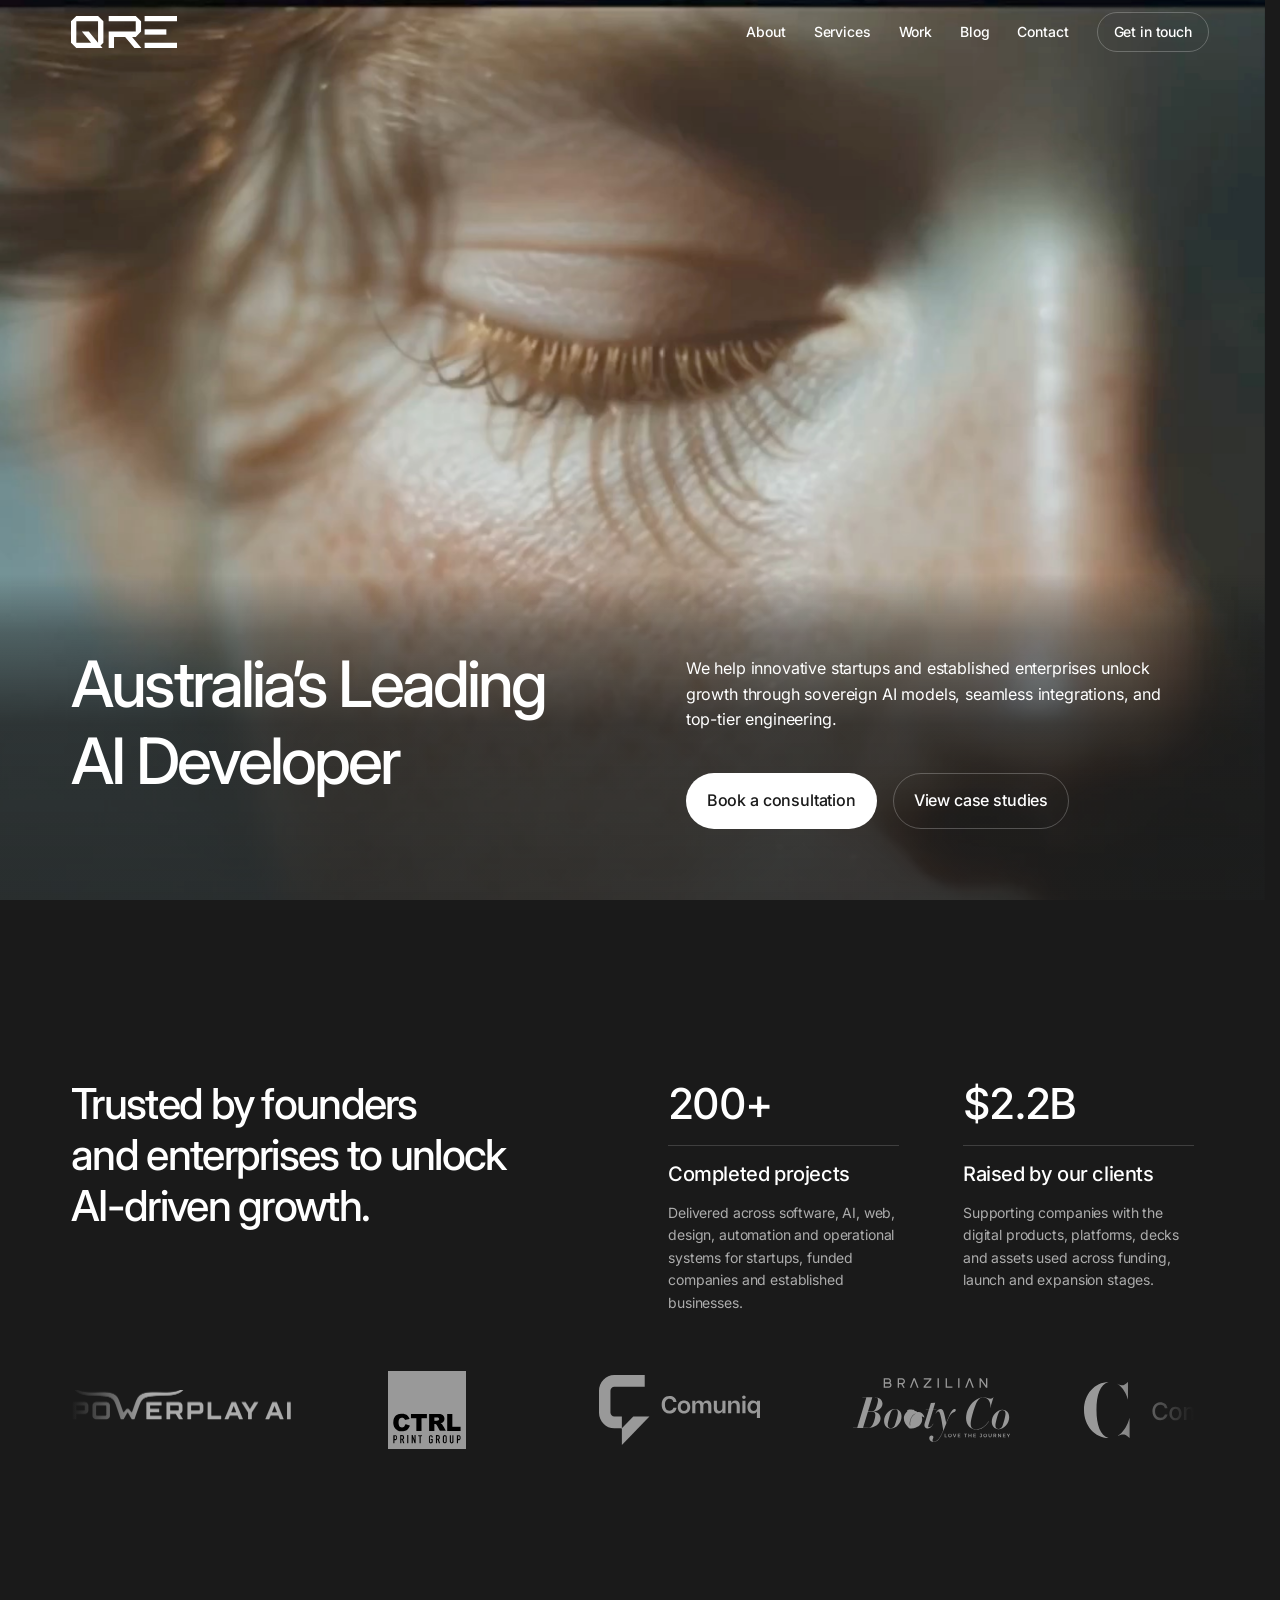
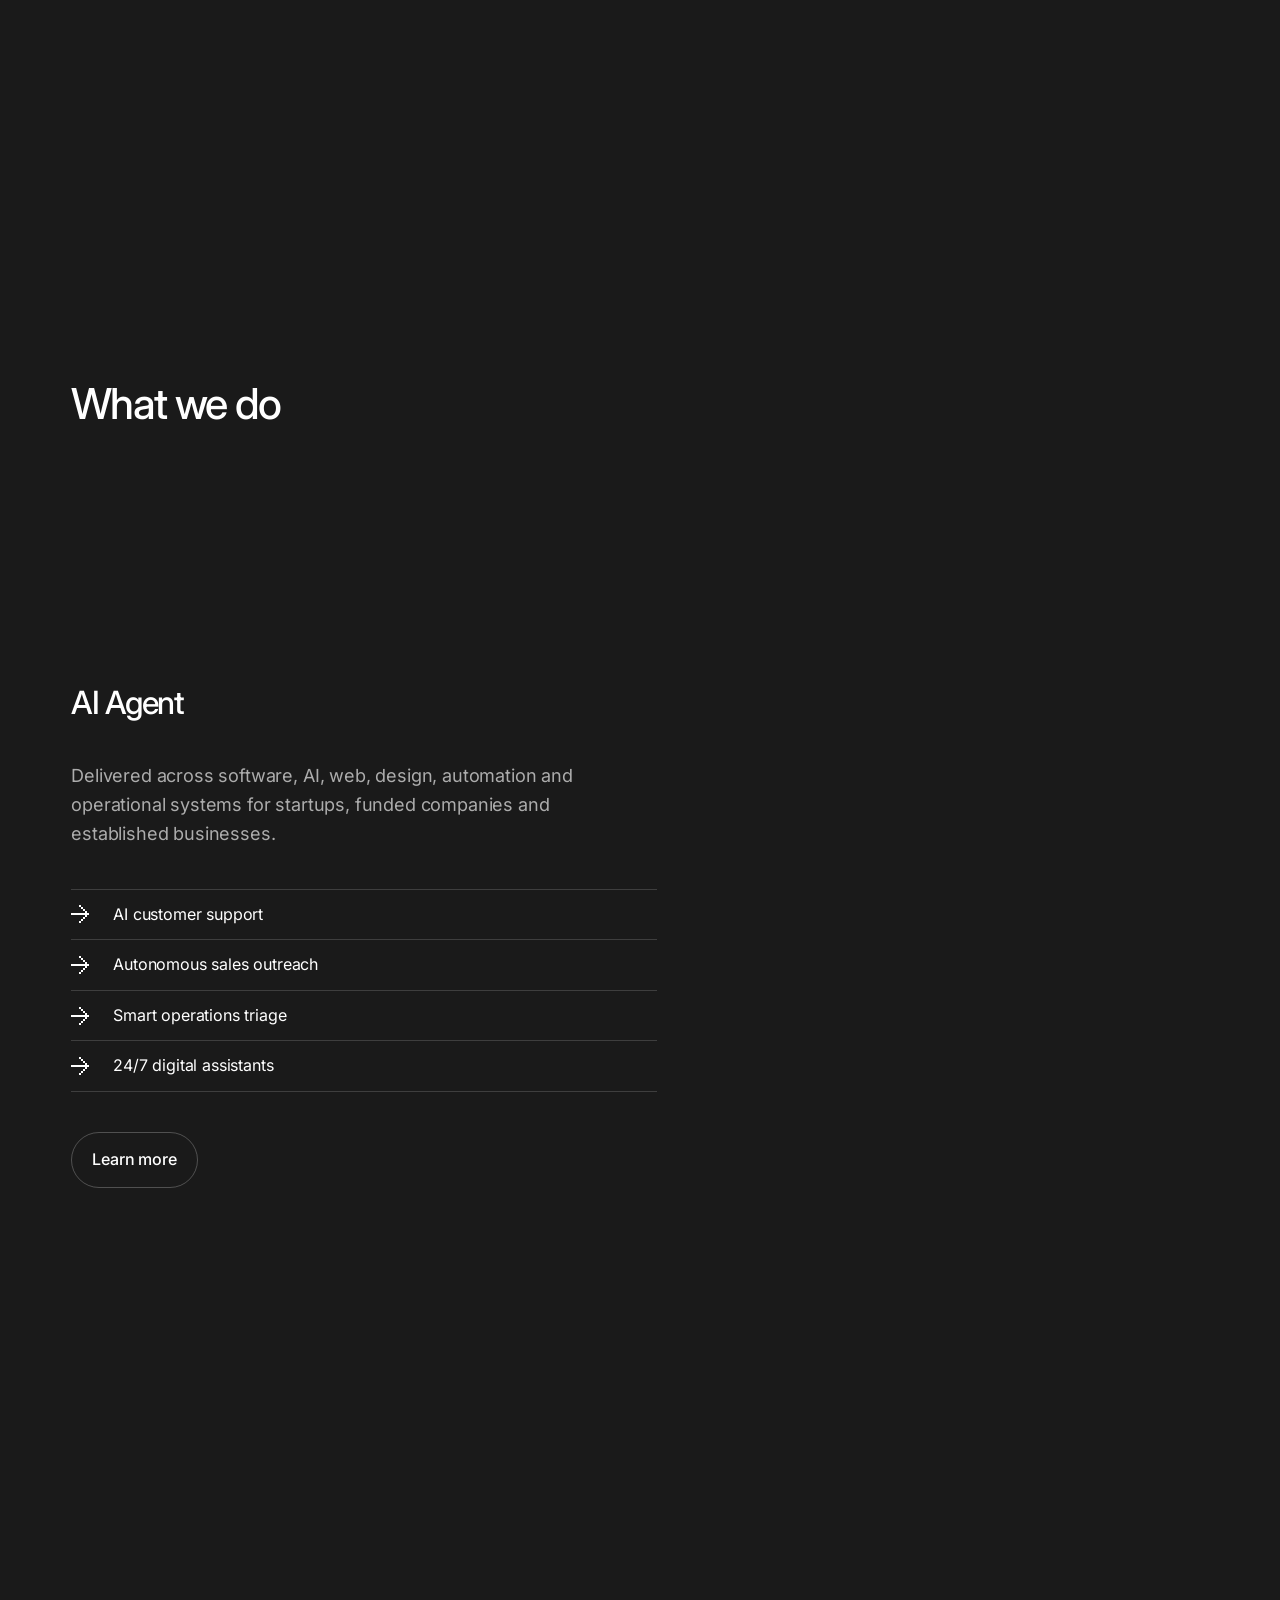
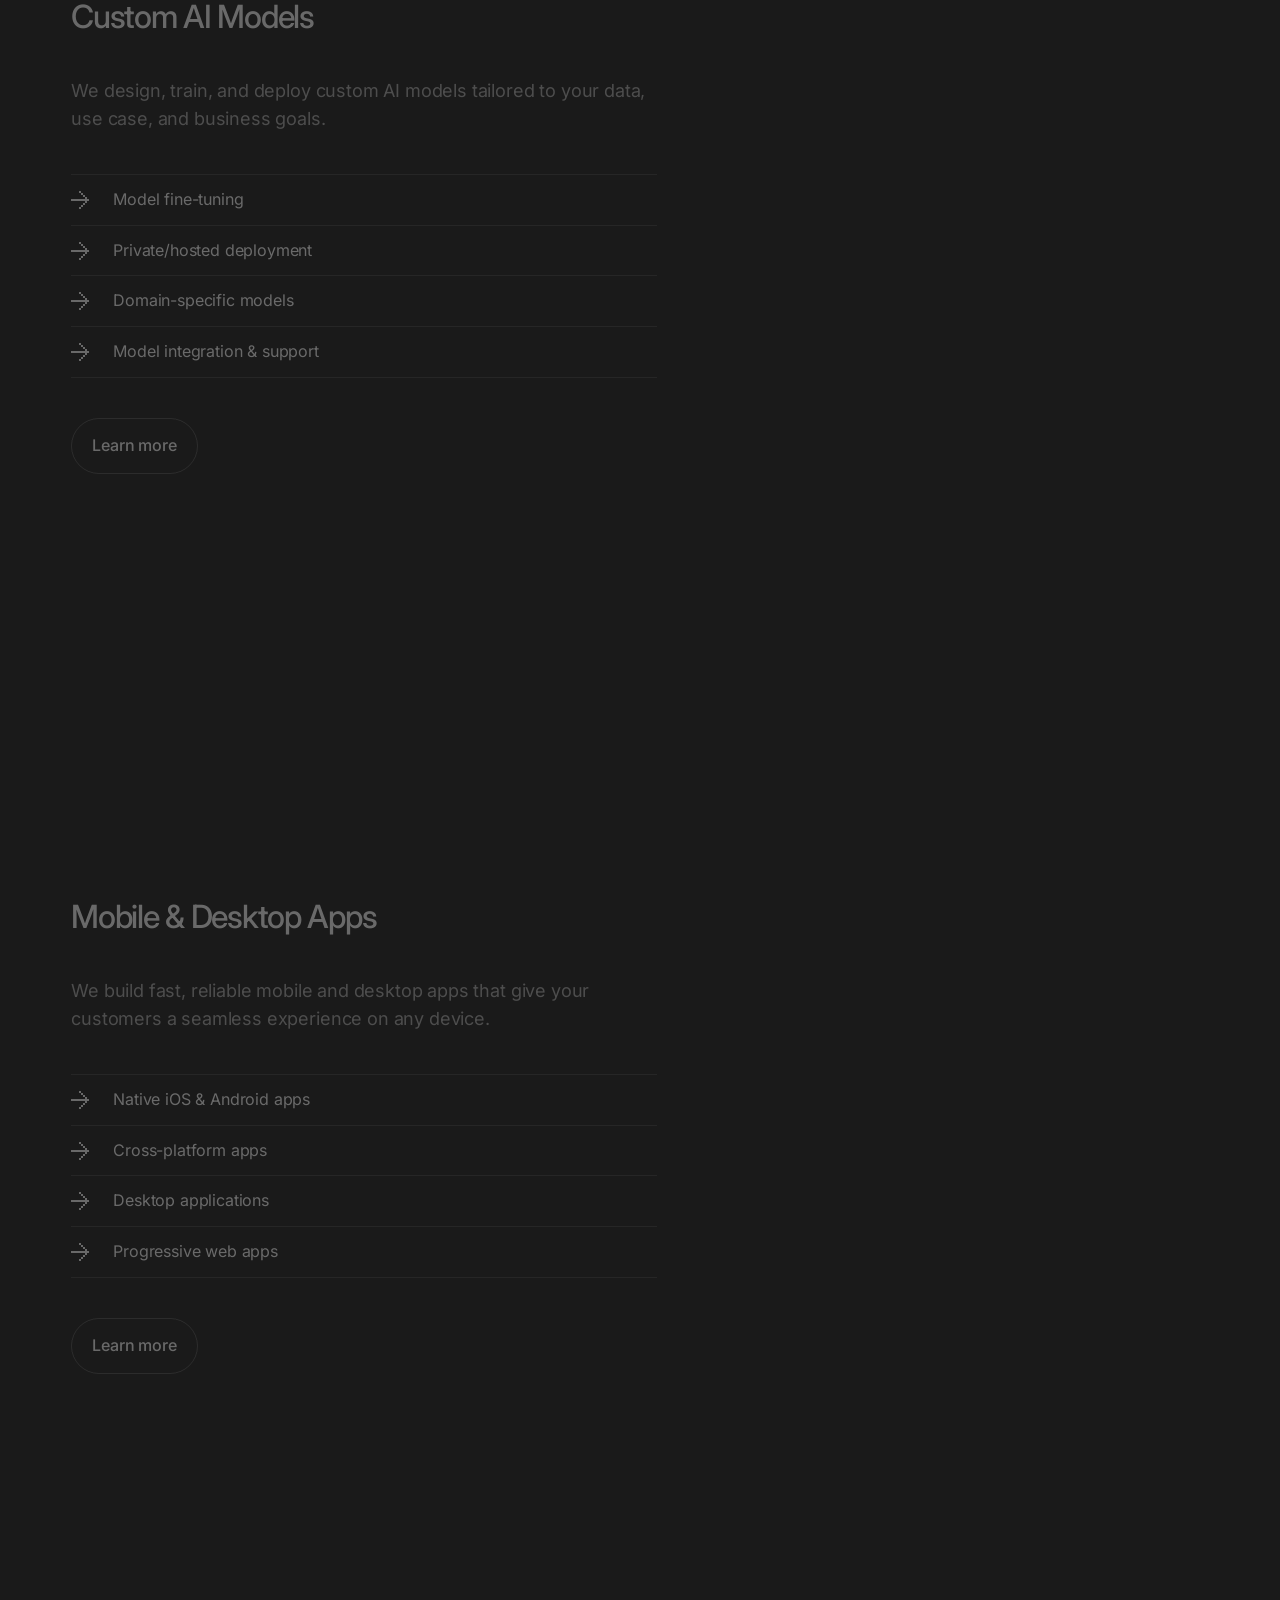
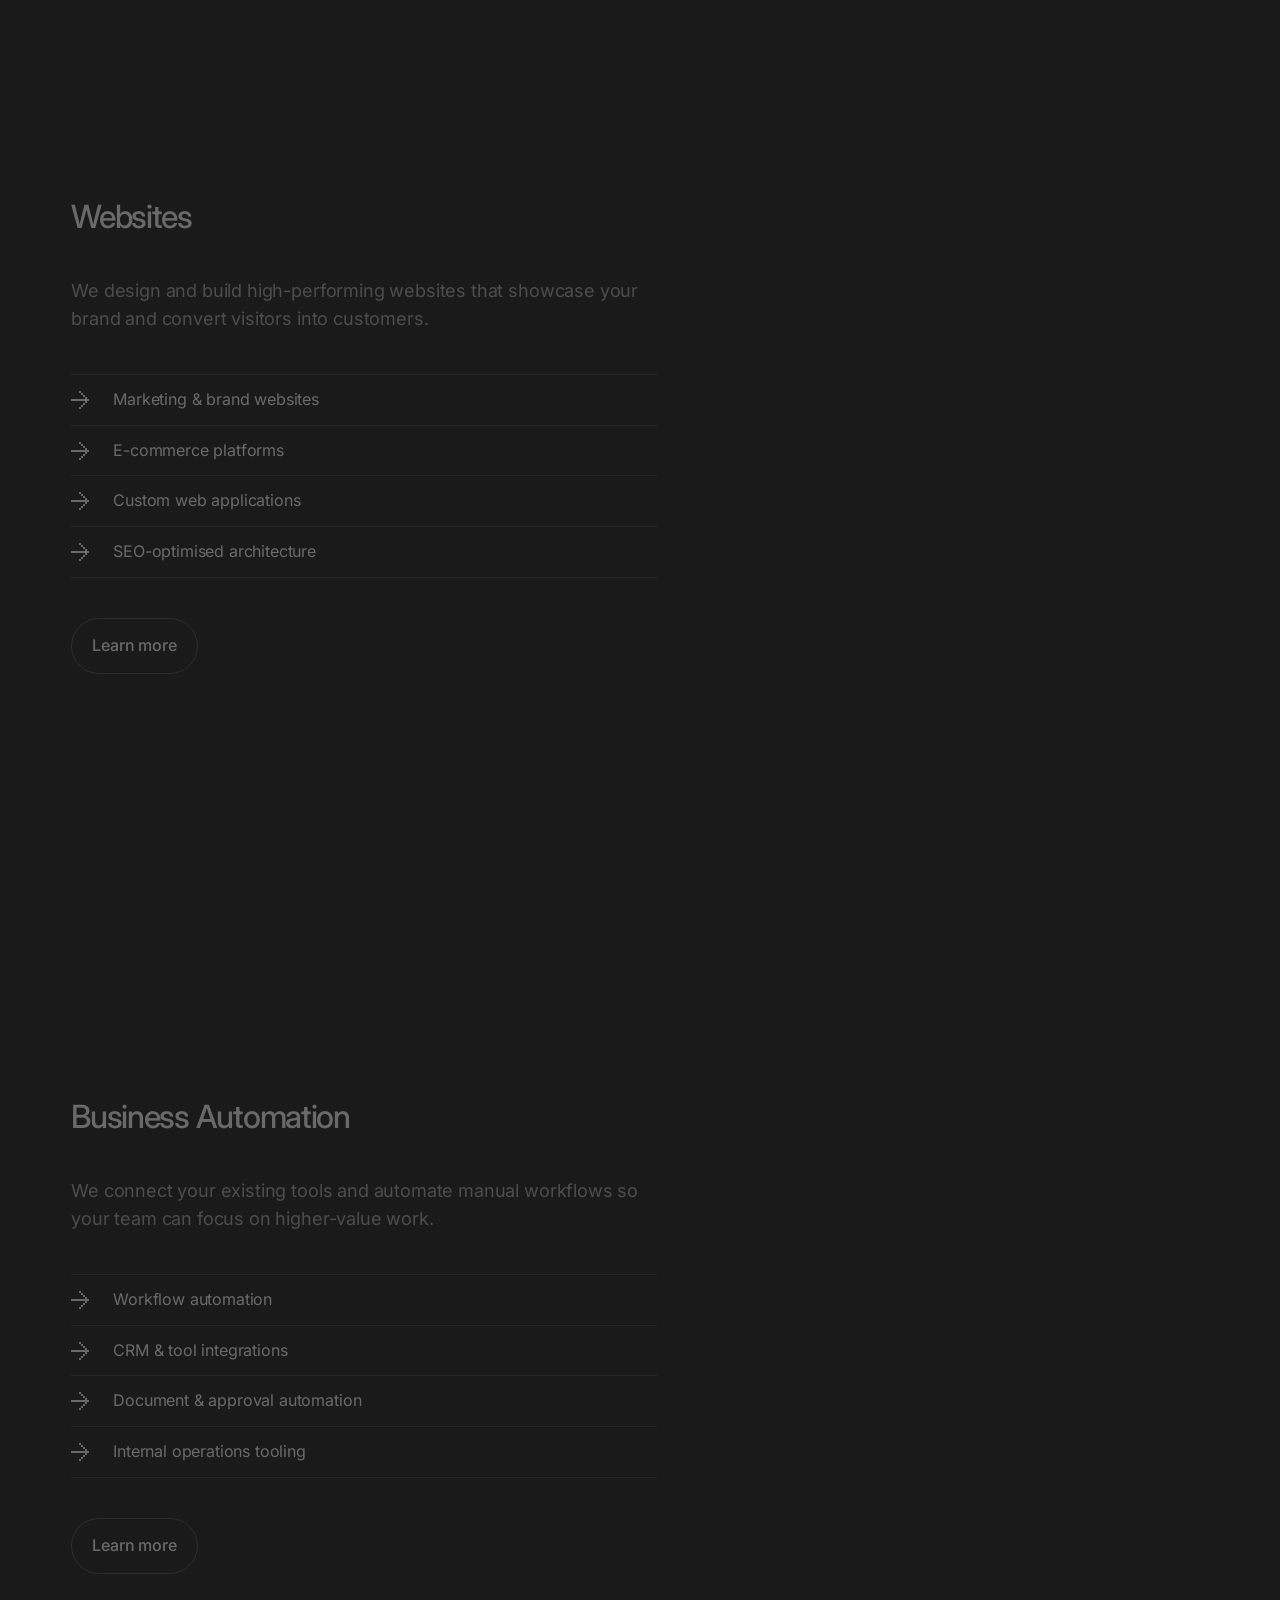
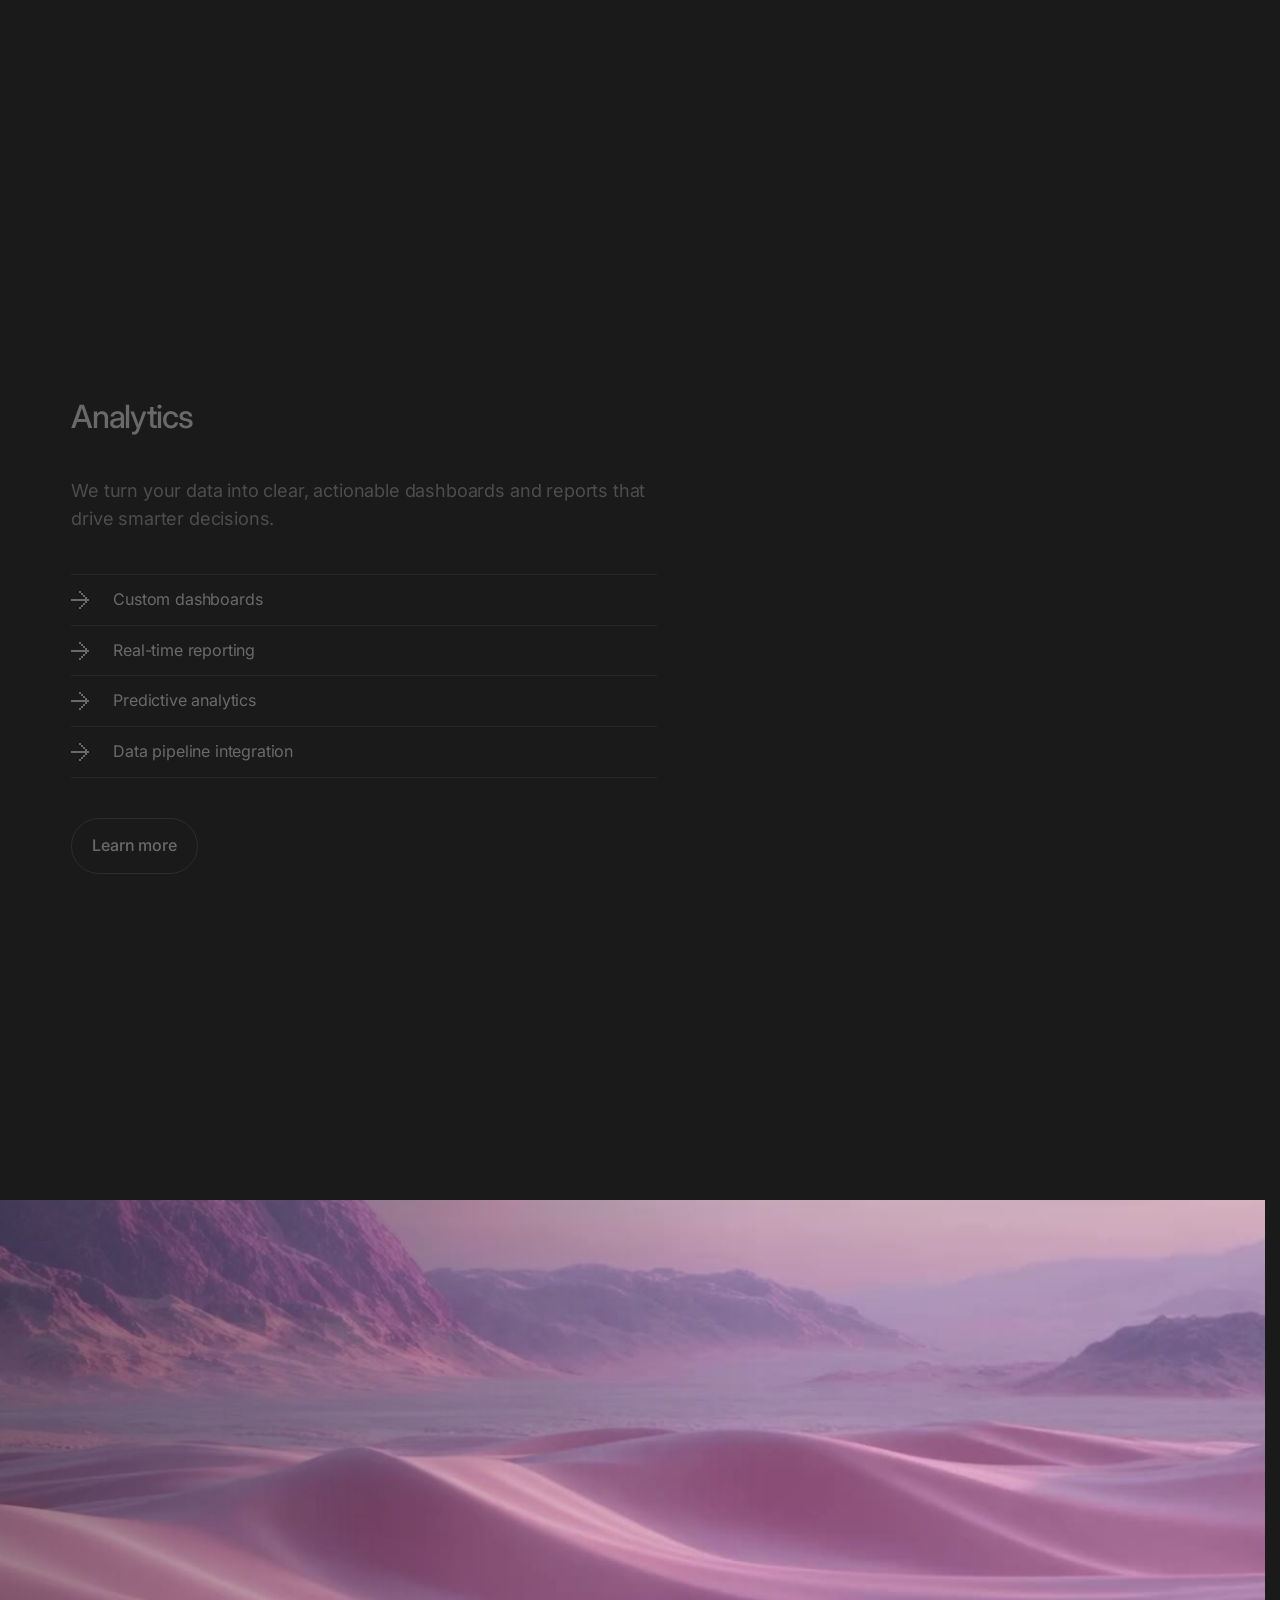
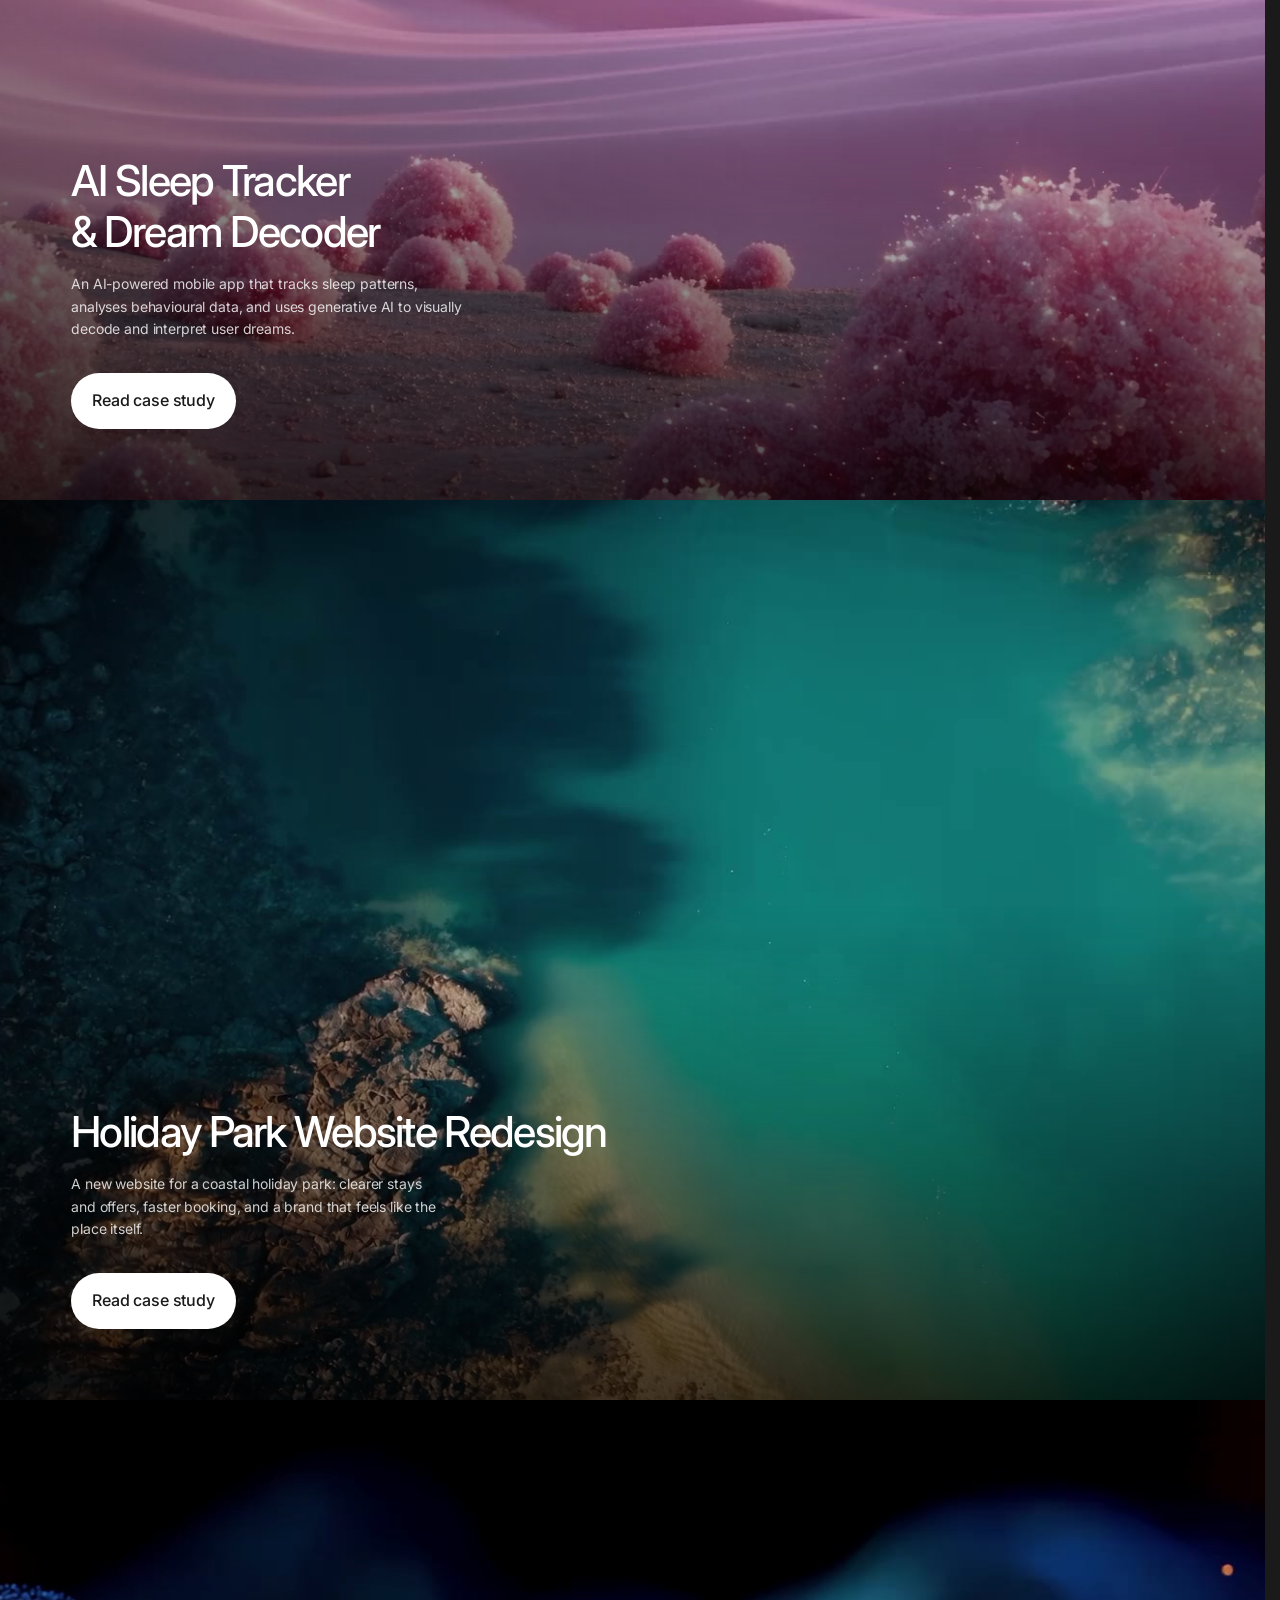
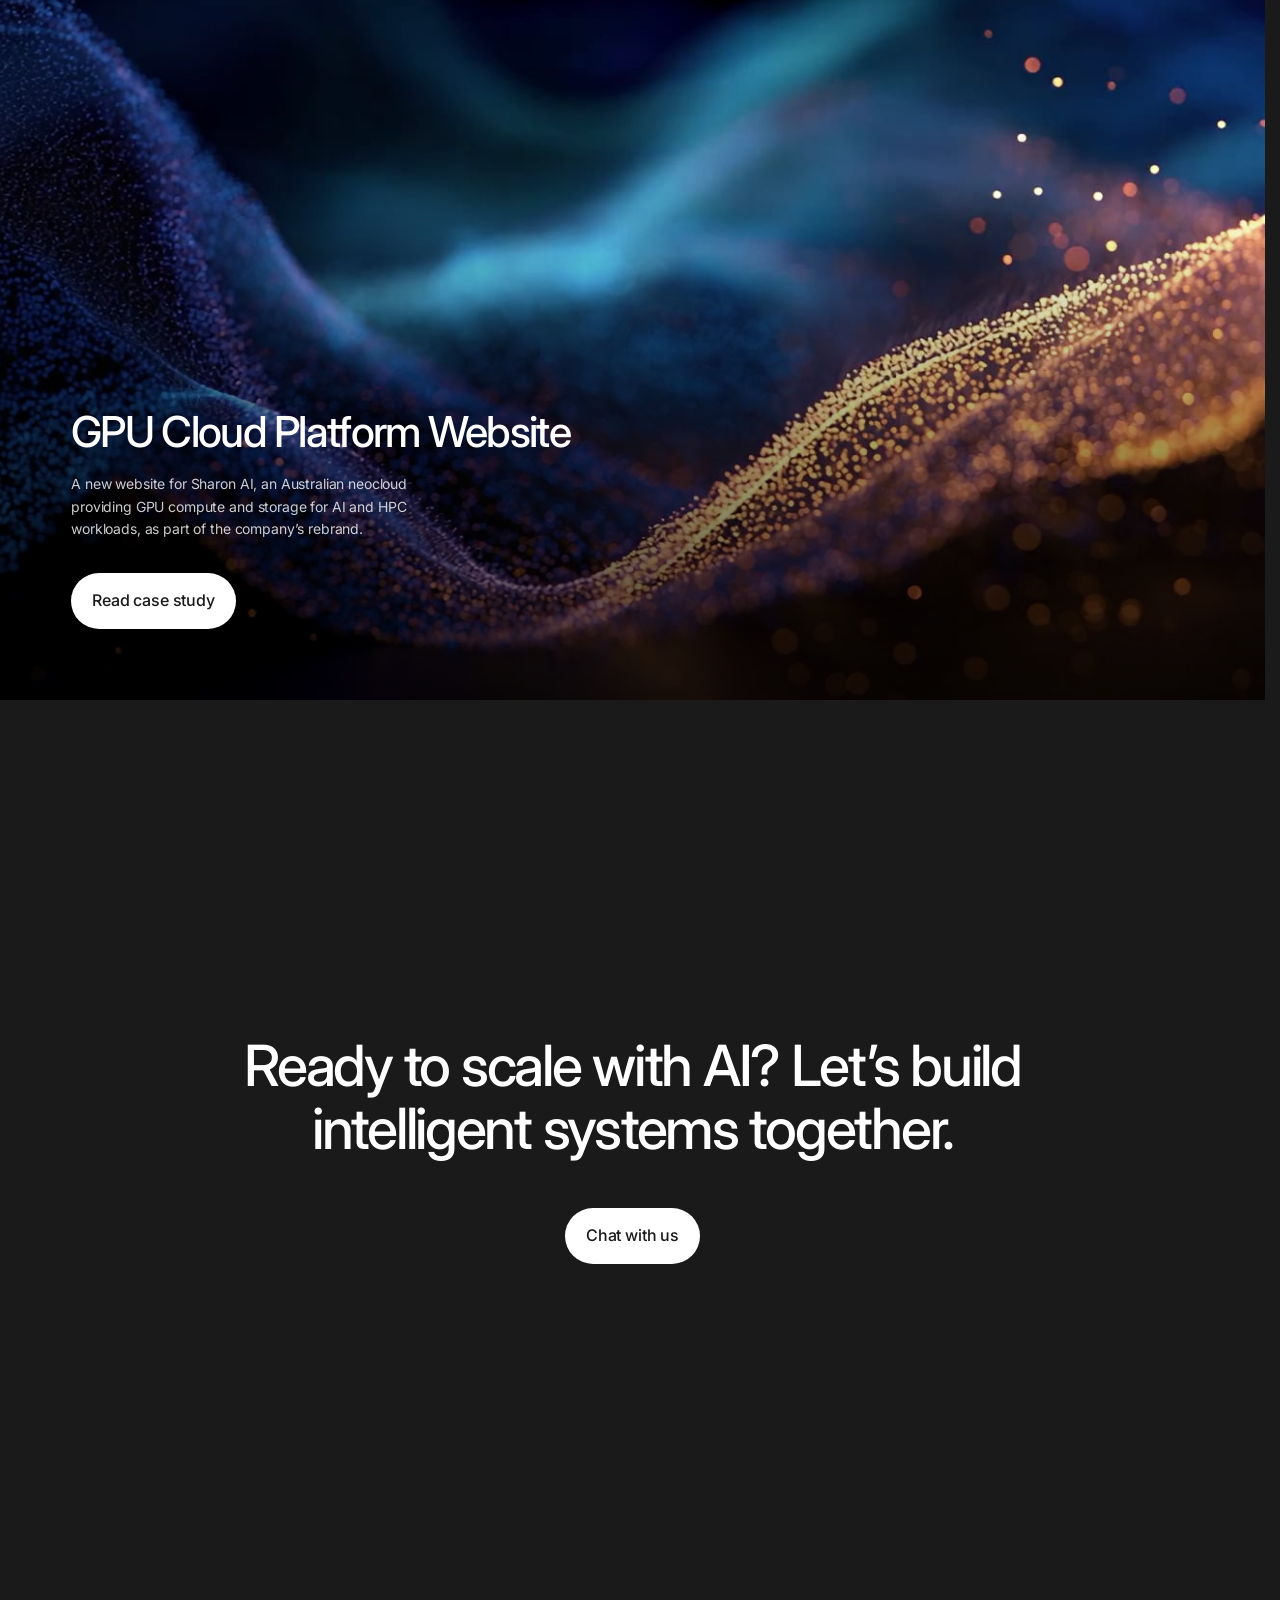
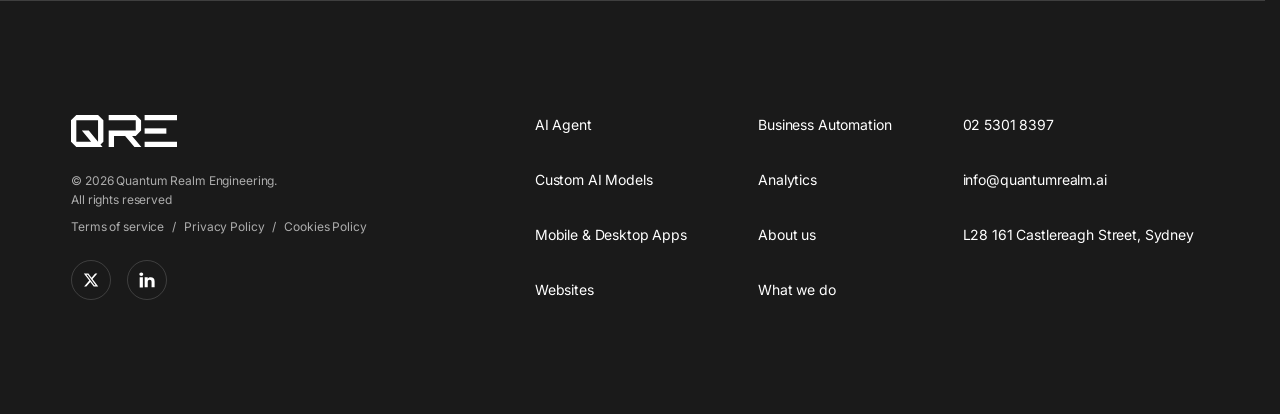
==== option-3/index.html @ 17cd38fa "P1: Contact back to the v1 layout (centred heading + button over ASCII art), form and rain removed f" ====
<!DOCTYPE html>
<!-- Option 3: Dark Option 1 (see _snapshots/option-1-dark-2026-10-22/) with a
     logo-mask film hero. Inter + pill buttons site-wide; Geist Mono only in the
     services crystal ASCII. Hero mask: site.js CONFIG.mask. -->
<html lang="en" data-tone="dark">
<head>
  <meta charset="UTF-8">
  <meta name="viewport" content="width=device-width, initial-scale=1">
  <title>QRE — Australia’s Leading AI Developer</title>
  <meta name="description" content="We help innovative startups and established enterprises unlock growth through sovereign AI models, seamless integrations, and top-tier engineering.">
  <link rel="icon" href="favicon.svg" type="image/svg+xml">
  <link rel="icon" href="favicon-32.png" sizes="32x32" type="image/png">
  <link rel="apple-touch-icon" href="apple-touch-icon.png">
  <link rel="preload" href="poster.jpg" as="image">
  <link rel="preload" href="../assets/fonts/inter-latin-opsz-normal.woff2" as="font" type="font/woff2" crossorigin>
  <link rel="preload" href="../assets/fonts/geist-mono-latin-400-normal.woff2" as="font" type="font/woff2" crossorigin>
  <link rel="stylesheet" href="style.css">
  <!-- Reduced motion: full film and copy, no intro lock. Class is on before first paint. -->
  <script>
    if (matchMedia('(prefers-reduced-motion: reduce)').matches) {
      document.documentElement.classList.add('is-reduced');
    } else {
      document.documentElement.classList.add('is-intro');
    }
  </script>
  <script src="script.js" defer></script>
  <script src="site.js" defer></script>
  <!-- 0/1 rain parked, see cta-rain.js (was <script type="module" src="cta-rain.js"></script>) -->
  <!-- 3D Q parked, see cta-q.js
  <script type="module" src="cta-q.js"></script>
  -->
</head>
<body>
  <!--
  THESIS: The film is the hero, first seen inside the QRE logo, then full-bleed as the intro zooms through the R.
  OWN-WORLD: Dark Option 1 (_snapshots/option-1-dark-2026-10-22/) in Inter and pill buttons; Geist Mono only in the services crystal.
  STORY: A visitor meets the logo with the film inside it, the intro zooms through the R until the film fills the screen, the offer and header appear, and they continue into the proof.
  FIRST VIEWPORT: A centred QRE logo, 65vw (85vw on a phone), with the film clipped to the letters on the dark ground. The header is hidden until the zoom lands. The title arrives with the header at the end of the intro.
  FORM: Specified extension of Option 1. The brief fixed the mask, so there is no separate visual world.
  -->

  <!-- One header. Transparent over the film; solid once the hero passes under it (site.js). -->
  <header class="site-header">
    <a class="site-header__logo" href="./">
      <img src="../assets/icons/qre-logo.svg" width="106" height="32" alt="QRE">
    </a>

    <div class="site-header__tools">
      <nav class="site-nav" id="site-nav" aria-label="Primary">
        <ul class="site-nav__list">
          <li><a class="site-nav__link">About</a></li>
          <li><a class="site-nav__link" href="#services">Services</a></li>
          <li><a class="site-nav__link" href="#work">Work</a></li>
          <li><a class="site-nav__link">Blog</a></li>
          <li><a class="site-nav__link" href="#contact">Contact</a></li>
        </ul>
      </nav>
      <button class="button button--outline site-header__cta" type="button" data-drawer-open="consultation">Get in touch</button>
      <button class="site-header__toggle" type="button" aria-expanded="false" aria-controls="site-nav">Menu</button>
    </div>
  </header>

  <main>
    <section class="hero" data-tone="dark" aria-labelledby="hero-title">
      <div class="hero__sticky">
        <!-- Scale, dim, and radius live here so sticky itself is never transformed. -->
        <div class="hero__cover">
        <!-- The film is clipped to the logo. site.js scales this group about the R. -->
        <div class="hero__stage">
          <div class="hero__logo">
            <div class="hero__media">
              <img class="hero__poster" src="poster.jpg" alt="" width="1920" height="1080">
              <video class="hero__video" poster="poster.jpg" src="../assets/QRE-marketing-banner-video.mp4" muted loop playsinline autoplay preload="auto" aria-hidden="true"></video>
            </div>
          </div>
          <svg class="hero__defs" aria-hidden="true" focusable="false">
            <defs>
              <clipPath id="qre-logo-clip" clipPathUnits="objectBoundingBox">
                <path clip-rule="evenodd" d="M0.30544 0.16667V0.83333L0.27823 0.92363L0.29754 1H0.05021L0 0.83333V0.16667L0.05021 0H0.25523L0.30544 0.16667ZM0.05021 0.83333H0.18987L0.10209 0.48611H0.16764L0.25523 0.83262V0.16667H0.05021V0.83333Z"/>
                <path d="M0.66109 0.16667V0.48611L0.61088 0.65278H0.57620L0.66397 1H0.59842L0.51065 0.65278H0.40586V1H0.35565V0.48611H0.61088V0.16667H0.35565V0H0.61088L0.66109 0.16667Z"/>
                <path d="M1 1H0.69456V0.83333H1V1Z"/>
                <path d="M0.89958 0.58333H0.69456V0.41667H0.89958V0.58333Z"/>
                <path d="M1 0.16667H0.69456V0H1V0.16667Z"/>
              </clipPath>
            </defs>
          </svg>
        </div>

        <div class="hero__content">
          <h1 class="hero__title" id="hero-title">Australia’s Leading AI Developer</h1>

          <div class="hero__aside">
            <p class="hero__lede">
              We help innovative startups and established enterprises unlock growth through
              sovereign AI models, seamless integrations, and top-tier engineering.
            </p>
            <div class="hero__actions">
              <a class="button button--primary" href="#contact">Book a consultation</a>
              <a class="button button--outline" href="#work">View case studies</a>
            </div>
          </div>
        </div>
        </div>
      </div>
      <!-- Marks the visual hero's bottom (100svh), not the extra pin height. -->
      <div class="site-header__sentinel" aria-hidden="true"></div>
    </section>

    <!-- Social proof & key metrics, as in Option 1. -->
    <section class="proof" id="proof" data-tone="dark" aria-labelledby="proof-title">
      <div class="proof__intro">
        <h2 class="proof__title" id="proof-title">
          Trusted by founders <br>and enterprises to unlock <br>AI-driven growth.
        </h2>

        <dl class="metrics">
          <div class="metric">
            <dt class="metric__value">200+</dt>
            <dd class="metric__label">Completed projects</dd>
            <dd class="metric__note">Delivered across software, AI, web, design, automation and operational systems for startups, funded companies and established businesses.</dd>
          </div>
          <div class="metric">
            <dt class="metric__value">$2.2B</dt>
            <dd class="metric__label">Raised by our clients</dd>
            <dd class="metric__note">Supporting companies with the digital products, platforms, decks and assets used across funding, launch and expansion stages.</dd>
          </div>
        </dl>
      </div>

      <!-- Client logos: an endless strip. The list is repeated once so the loop has no seam;
           the copy is hidden from assistive tech. -->
      <div class="logos">
        <div class="logos__track">
          <ul class="logos__list" aria-label="Clients">
            <li class="logo"><span class="logo__clip logo__clip--01"><span class="logo__mask logo__mask--01" role="img" aria-label="Powerplay AI"></span></span></li>
            <li class="logo"><img src="../assets/logos/02.svg" width="78" height="78" alt="CTRL Print Group"></li>
            <li class="logo"><img src="../assets/logos/03.svg" width="161" height="70" alt="Comuniq"></li>
            <li class="logo"><img src="../assets/logos/04.svg" width="157" height="64" alt="Brazilian Booty Co"></li>
            <li class="logo"><img src="../assets/logos/05.svg" width="198" height="56" alt="Compli One"></li>
            <li class="logo"><img src="../assets/logos/06.svg" width="232" height="78" alt="NSW Government"></li>
            <li class="logo"><img src="../assets/logos/07-xplorr.svg" width="160" height="27" alt="xplorr.ai"></li>
            <li class="logo"><img src="../assets/logos/08-fill.svg" width="154" height="56" alt="Boston Trading Co"></li>
            <li class="logo"><span class="logo__mask logo__mask--09" role="img" aria-label="Client logo"></span></li>
            <li class="logo"><span class="logo__mask logo__mask--11" role="img" aria-label="SaucedIt"></span></li>
            <li class="logo"><span class="logo__mask logo__mask--12" role="img" aria-label="Client logo"></span></li>
          </ul>
          <ul class="logos__list" aria-hidden="true">
            <li class="logo"><span class="logo__clip logo__clip--01"><span class="logo__mask logo__mask--01"></span></span></li>
            <li class="logo"><img src="../assets/logos/02.svg" width="78" height="78" alt=""></li>
            <li class="logo"><img src="../assets/logos/03.svg" width="161" height="70" alt=""></li>
            <li class="logo"><img src="../assets/logos/04.svg" width="157" height="64" alt=""></li>
            <li class="logo"><img src="../assets/logos/05.svg" width="198" height="56" alt=""></li>
            <li class="logo"><img src="../assets/logos/06.svg" width="232" height="78" alt=""></li>
            <li class="logo"><img src="../assets/logos/07-xplorr.svg" width="160" height="27" alt=""></li>
            <li class="logo"><img src="../assets/logos/08-fill.svg" width="154" height="56" alt=""></li>
            <li class="logo"><span class="logo__mask logo__mask--09"></span></li>
            <li class="logo"><span class="logo__mask logo__mask--11"></span></li>
            <li class="logo"><span class="logo__mask logo__mask--12"></span></li>
          </ul>
        </div>
      </div>
    </section>

    <!-- Services: a scrolling list and one sticky ASCII crystal (site.js).
         Each service is about a viewport tall. Desktop splits at 1024 px.
         The 0/1 grid is the hero gem's renderer, sampling one looping video
         per service and dissolving between them cell by cell. -->
    <section class="services" id="services" data-tone="dark" aria-labelledby="services-title">
      <h2 class="services__title" id="services-title">What we do</h2>

      <div class="services__layout">
        <div class="services__stage" aria-hidden="true">
          <div class="services__figure">
            <div class="services__crystal">
              <canvas class="services__art" aria-hidden="true"></canvas>
            </div>
          </div>
        </div>

        <div class="services__list">
          <article class="service is-active" id="ai-agents" aria-current="true">
            <div class="service__body">
              <h3 class="service__title">AI Agent</h3>
              <p class="service__lede">Delivered across software, AI, web, design, automation and operational systems for startups, funded companies and established businesses.</p>
              <ul class="service__list">
                <li>AI customer support</li>
                <li>Autonomous sales outreach</li>
                <li>Smart operations triage</li>
                <li>24/7 digital assistants</li>
              </ul>
              <a class="button button--outline" href="#ai-agents">Learn more</a>
            </div>
          </article>

          <article class="service" id="custom-ai-models">
            <div class="service__body">
              <h3 class="service__title">Custom AI Models</h3>
              <p class="service__lede">We design, train, and deploy custom AI models tailored to your data, use case, and business goals.</p>
              <ul class="service__list">
                <li>Model fine-tuning</li>
                <li>Private/hosted deployment</li>
                <li>Domain-specific models</li>
                <li>Model integration &amp; support</li>
              </ul>
              <a class="button button--outline" href="#custom-ai-models">Learn more</a>
            </div>
          </article>

          <article class="service" id="mobile-desktop-apps">
            <div class="service__body">
              <h3 class="service__title">Mobile &amp; Desktop Apps</h3>
              <p class="service__lede">We build fast, reliable mobile and desktop apps that give your customers a seamless experience on any device.</p>
              <ul class="service__list">
                <li>Native iOS &amp; Android apps</li>
                <li>Cross-platform apps</li>
                <li>Desktop applications</li>
                <li>Progressive web apps</li>
              </ul>
              <a class="button button--outline" href="#mobile-desktop-apps">Learn more</a>
            </div>
          </article>

          <article class="service" id="websites">
            <div class="service__body">
              <h3 class="service__title">Websites</h3>
              <p class="service__lede">We design and build high-performing websites that showcase your brand and convert visitors into customers.</p>
              <ul class="service__list">
                <li>Marketing &amp; brand websites</li>
                <li>E-commerce platforms</li>
                <li>Custom web applications</li>
                <li>SEO-optimised architecture</li>
              </ul>
              <a class="button button--outline" href="#websites">Learn more</a>
            </div>
          </article>

          <article class="service" id="business-automation">
            <div class="service__body">
              <h3 class="service__title">Business Automation</h3>
              <p class="service__lede">We connect your existing tools and automate manual workflows so your team can focus on higher-value work.</p>
              <ul class="service__list">
                <li>Workflow automation</li>
                <li>CRM &amp; tool integrations</li>
                <li>Document &amp; approval automation</li>
                <li>Internal operations tooling</li>
              </ul>
              <a class="button button--outline" href="#business-automation">Learn more</a>
            </div>
          </article>

          <article class="service" id="analytics">
            <div class="service__body">
              <h3 class="service__title">Analytics</h3>
              <p class="service__lede">We turn your data into clear, actionable dashboards and reports that drive smarter decisions.</p>
              <ul class="service__list">
                <li>Custom dashboards</li>
                <li>Real-time reporting</li>
                <li>Predictive analytics</li>
                <li>Data pipeline integration</li>
              </ul>
              <a class="button button--outline" href="#analytics">Learn more</a>
            </div>
          </article>
        </div>
      </div>
    </section>

    <!-- Work: three full-screen video cases; tilt after the cursor (site.js 5). -->
    <section class="work" id="work" data-tone="dark" aria-labelledby="work-title">
      <h2 class="visually-hidden" id="work-title">Selected work</h2>

      <article class="work-case">
        <div class="work-case__frame">
        <div class="work-case__scene" aria-hidden="true">
          <video class="work-case__image" muted playsinline preload="none" poster="media/work/video/case-sleep-tracker-poster.jpg" data-mode="loop" data-src="media/work/video/case-sleep-tracker.mp4" data-src-mobile="media/work/video/case-sleep-tracker-1280.mp4" loop aria-hidden="true"></video>
        </div>
        <div class="work-case__content">
          <h3 class="work-case__title">AI Sleep Tracker &amp; Dream Decoder</h3>
          <p class="work-case__desc">An AI-powered mobile app that tracks sleep patterns, analyses behavioural data, and uses generative AI to visually decode and interpret user dreams.</p>
          <a class="button button--primary work-case__cta" href="#work">Read case study</a>
        </div>
        </div>
      </article>

      <article class="work-case">
        <div class="work-case__frame">
        <div class="work-case__scene" aria-hidden="true">
          <video class="work-case__image" muted playsinline preload="none" poster="media/work/video/case-holiday-park-poster.jpg" data-mode="loop" data-src="media/work/video/case-holiday-park.mp4" data-src-mobile="media/work/video/case-holiday-park-1280.mp4" loop aria-hidden="true"></video>
        </div>
        <div class="work-case__content">
          <h3 class="work-case__title">Holiday Park Website Redesign</h3>
          <p class="work-case__desc">A new website for a coastal holiday park: clearer stays and offers, faster booking, and a brand that feels like the place itself.</p>
          <a class="button button--primary work-case__cta" href="#work">Read case study</a>
        </div>
        </div>
      </article>

      <article class="work-case">
        <div class="work-case__frame">
        <div class="work-case__scene" aria-hidden="true">
          <video class="work-case__image" muted playsinline preload="none" poster="media/work/video/case-gpu-cloud-poster.jpg" data-mode="loop" data-src="media/work/video/case-gpu-cloud.mp4" data-src-mobile="media/work/video/case-gpu-cloud-1280.mp4" loop aria-hidden="true"></video>
        </div>
        <div class="work-case__content">
          <h3 class="work-case__title">GPU Cloud Platform Website</h3>
          <p class="work-case__desc">A new website for Sharon AI, an Australian neocloud providing GPU compute and storage for AI and HPC workloads, as part of the company’s rebrand.</p>
          <a class="button button--primary work-case__cta" href="#work">Read case study</a>
        </div>
        </div>
      </article>
      <!-- Holds the last case sticky while the CTA slides over it. -->
      <div class="work__pin" aria-hidden="true"></div>
    </section>

    <!-- Contact: centred statement and one button over the ASCII blob (site.js 6b). Opens the chat drawer. -->
    <section class="cta" id="contact" data-tone="dark" aria-labelledby="cta-title">
      <div class="cta__backdrop" aria-hidden="true">
        <canvas class="cta__art"></canvas>
      </div>
      <h2 class="cta__title" id="cta-title">
        <span class="cta__kicker">Ready to scale with AI?</span>
        Let’s&nbsp;build intelligent systems together.
      </h2>
      <button class="button button--primary cta__button" type="button" data-drawer-open="consultation">Chat with us</button>
    </section>
  </main>

  <!-- Consultation drawer (site.js 8): slides in from the right; full screen on
       phones. Always dark, whatever the page tone. The form has no backend yet:
       submitting shows the thank-you state. -->
  <dialog class="drawer" id="consultation" aria-labelledby="drawer-title">
    <div class="drawer__panel">
      <button class="drawer__close" type="button" data-drawer-close aria-label="Close">
        <svg viewBox="0 0 18 18" width="18" height="18" aria-hidden="true"><path d="M2 18H0V16H2V18ZM18 16V18H16V16H18ZM4 16H2V14H4V16ZM16 14V16H14V14H16ZM6 14H4V12H6V14ZM14 12V14H12V12H14ZM8 12H6V10H8V12ZM12 10V12H10V10H12ZM10 8V10H8V8H10ZM8 8H6V6H8V8ZM12 6V8H10V6H12ZM6 6H4V4H6V6ZM14 4V6H12V4H14ZM4 4H2V2H4V4ZM16 2V4H14V2H16ZM2 2H0V0H2V2ZM18 0V2H16V0H18Z" fill="currentColor"/></svg>
      </button>

      <form class="drawer__form" novalidate>
        <div class="drawer__body">
          <div class="drawer__team" aria-hidden="true">
            <img src="../assets/team/team-1.jpg" alt="" width="48" height="48">
            <img src="../assets/team/team-2.jpg" alt="" width="48" height="48">
            <img src="../assets/team/team-3.jpg" alt="" width="48" height="48">
          </div>
          <h2 class="drawer__title" id="drawer-title">Get a free consultation</h2>
          <p class="drawer__lead">We will set up a meeting in 24 hours.</p>

          <div class="drawer__fields">
            <div class="field">
              <input class="field__input" id="consult-email" name="email" type="email" autocomplete="email" placeholder=" " required>
              <label class="field__label" for="consult-email">E-mail</label>
            </div>
            <div class="field">
              <input class="field__input" id="consult-company" name="company" type="text" autocomplete="organization" placeholder=" ">
              <label class="field__label" for="consult-company">Company Name</label>
            </div>
            <div class="field">
              <textarea class="field__input field__input--area" id="consult-message" name="message" rows="4" placeholder=" "></textarea>
              <label class="field__label" for="consult-message">Want to add anything else?</label>
            </div>
          </div>

          <div class="drawer__footer">
            <label class="consent">
              <input class="consent__box" type="checkbox" name="consent" required>
              <span class="consent__text">By checking this box, I acknowledge that I have familiarized with and agree to be bound by the <a>Terms of Service</a> and I accept the <a>Privacy Policy</a></span>
            </label>
            <button class="button button--primary drawer__submit" type="submit">Send request</button>
          </div>
        </div>
      </form>

      <div class="drawer__done" hidden>
        <h2 class="drawer__title">Thank you</h2>
        <p class="drawer__lead">We’ll be in touch within 24 hours to set up the meeting.</p>
        <button class="button button--outline" type="button" data-drawer-close>Close</button>
      </div>
    </div>
  </dialog>

  <!-- Footer: the services from the cards above, the rest from quantumrealm.ai's
       footer. The links are placeholders (no href), so they look and hover like
       links but go nowhere yet. -->
  <footer class="site-footer" data-tone="dark">
    <div class="site-footer__brand">
      <span class="site-footer__logo" role="img" aria-label="QRE"></span>
      <div class="site-footer__fine">
        <p class="site-footer__copyright">© 2026 Quantum Realm Engineering.<br> All rights reserved</p>
        <nav aria-label="Legal">
          <ul class="site-footer__legal">
            <li><a>Terms of service</a></li>
            <li><a>Privacy Policy</a></li>
            <li><a>Cookies Policy</a></li>
          </ul>
        </nav>
      </div>
      <ul class="site-footer__social">
        <li><a class="site-footer__social-link site-footer__social-link--x"><span class="visually-hidden">X</span></a></li>
        <li><a class="site-footer__social-link site-footer__social-link--linkedin"><span class="visually-hidden">LinkedIn</span></a></li>
      </ul>
    </div>

    <nav class="site-footer__nav" aria-label="Footer">
      <ul class="site-footer__links site-footer__pages">
        <li><a>AI Agent</a></li>
        <li><a>Custom AI Models</a></li>
        <li><a>Mobile &amp; Desktop Apps</a></li>
        <li><a>Websites</a></li>
        <li><a>Business Automation</a></li>
        <li><a>Analytics</a></li>
        <li><a>About us</a></li>
        <li><a>What we do</a></li>
      </ul>

      <ul class="site-footer__links site-footer__contacts">
        <li><a>02 5301 8397</a></li>
        <li><a>info@quantumrealm.ai</a></li>
        <li><a>L28 161 Castlereagh Street, Sydney</a></li>
      </ul>
    </nav>
  </footer>
</body>
</html>
---- option-3/style.css ----
/* ==========================================================================
   Option 3 — Inter type, pill buttons, dark Option 1 sections after the film hero.
   A timed logo-mask intro zooms the film to full bleed; then the hero is a
   normal 100svh section. site.js sets the logo transform and --copy.
   Asset paths point at ../assets, the same files Option 1 uses.
   ========================================================================== */

/* --------------------------------------------------------------------------
   Fonts — self-hosted from Fontsource (SIL Open Font License).
   -------------------------------------------------------------------------- */

@font-face {
  font-family: 'Geist Mono';
  font-style: normal;
  font-weight: 400;
  font-display: swap;
  src: url('../assets/fonts/geist-mono-latin-400-normal.woff2') format('woff2');
  unicode-range: U+0000-00FF, U+2000-206F;
}

@font-face {
  font-family: 'Geist Mono';
  font-style: normal;
  font-weight: 500;
  font-display: swap;
  src: url('../assets/fonts/geist-mono-latin-500-normal.woff2') format('woff2');
  unicode-range: U+0000-00FF, U+2000-206F;
}

@font-face {
  font-family: 'Inter';
  font-style: normal;
  font-weight: 100 900;
  font-display: swap;
  src: url('../assets/fonts/inter-latin-opsz-normal.woff2') format('woff2-variations'),
       url('../assets/fonts/inter-latin-opsz-normal.woff2') format('woff2');
  unicode-range: U+0000-00FF, U+0131, U+0152-0153, U+02BB-02BC, U+02C6, U+02DA, U+02DC,
                 U+0304, U+0308, U+0329, U+2000-206F, U+20AC, U+2122, U+2191, U+2193,
                 U+2212, U+2215, U+FEFF, U+FFFD;
}

/* --------------------------------------------------------------------------
   Tokens — Option 1's, unchanged.
   -------------------------------------------------------------------------- */

@property --hero-bg          { syntax: '<color>';  inherits: true; initial-value: #1A1A1A; }
@property --surface          { syntax: '<color>';  inherits: true; initial-value: #FFFFFF; }
@property --on-surface       { syntax: '<color>';  inherits: true; initial-value: #1A1A1A; }
@property --on-surface-muted { syntax: '<color>';  inherits: true; initial-value: #666666; }
@property --tone             { syntax: '<number>'; inherits: true; initial-value: 0; }
:root {
  --hero-bg: #1A1A1A;
  --ink: #1A1A1A;
  --ink-muted: #666666;
  --paper: #FFFFFF;
  --line: rgb(26 26 26 / 0.16);
  --line-inverse: rgb(255 255 255 / 0.08);

  --surface: var(--paper);
  --on-surface: var(--ink);
  --on-surface-muted: var(--ink-muted);
  --tone: 0;
  --hairline: color-mix(in srgb, var(--on-surface) 16%, transparent);

  --font: 'Inter', 'Helvetica Neue', Arial, sans-serif;
  --opsz-display: 32;
  --opsz-text: 14;
  --tracking-display: -0.045em;
  --tracking-title: -0.04em;
  --tracking-subhead: -0.02em;
  --tracking-body: -0.01em;

  --space-xs: 12px;
  --space-sm: 16px;
  --space-md: 24px;
  --space-lg: 32px;
  --space-xl: 40px;
  --space-2xl: 48px;
  --space-3xl: 64px;
  --gutter: clamp(20px, 5.56vw, 80px);
  --column-gap: clamp(40px, 8.33vw, 120px);
  --section-space: clamp(80px, 8.9vw, 128px);
  --header-h: 64px;
  /* Title sits this far below the fixed header. Overlay sections (proof, CTA)
     and in-flow ones (services) share it so the page has one start line. */
  --section-pad-top: calc(var(--section-space) + var(--header-h));
  --title-gap: clamp(32px, 4.44vw, 64px);
  --ease-out: cubic-bezier(0.16, 1, 0.3, 1);
  --ease-in-out: cubic-bezier(0.65, 0, 0.35, 1);
  --tone-delay: 0.25s;

  --cover-dim: 0.6;

  color-scheme: dark;
}

:root[data-tone='dark'] {
  --surface: var(--hero-bg);
  --on-surface: var(--paper);
  --on-surface-muted: rgb(255 255 255 / 0.64);
  --tone: 1;
}

:root.tone-ready {
  transition: --surface 0.7s var(--ease-in-out) var(--tone-delay),
              --on-surface 0.7s var(--ease-in-out) var(--tone-delay),
              --on-surface-muted 0.7s var(--ease-in-out) var(--tone-delay),
              --tone 0.7s var(--ease-in-out) var(--tone-delay);
}

*,
*::before,
*::after {
  box-sizing: border-box;
}

html {
  background-color: var(--surface);
  scrollbar-gutter: stable;
}

html.is-intro,
html.is-intro body {
  overflow: hidden;
  overscroll-behavior: none;
  touch-action: none;
}

body {
  margin: 0;
  background-color: var(--surface);
  color: var(--on-surface);
  font-family: var(--font);
  font-variation-settings: 'opsz' var(--opsz-text);
  letter-spacing: var(--tracking-body);
  -webkit-font-smoothing: antialiased;
  -moz-osx-font-smoothing: grayscale;
}

::selection {
  background: var(--on-surface);
  color: var(--surface);
}

.site-header ::selection {
  background: var(--paper);
  color: var(--ink);
}

:focus-visible {
  outline: 1px solid currentColor;
  outline-offset: 4px;
}

img {
  display: block;
}

h1,
h2,
h3,
p,
dl,
dd,
figure {
  margin: 0;
}

.visually-hidden {
  position: absolute;
  width: 1px;
  height: 1px;
  overflow: hidden;
  clip-path: inset(50%);
  white-space: nowrap;
}

/* --------------------------------------------------------------------------
   Headers
   -------------------------------------------------------------------------- */

.site-header {
  --copy: 0;

  position: fixed;
  inset: 0 0 auto;
  z-index: 20;
  display: flex;
  align-items: center;
  justify-content: space-between;
  height: var(--header-h);
  padding-inline: var(--gutter);
  border-bottom: 1px solid transparent;
  background-color: transparent;
  color: var(--paper);
  opacity: var(--copy);
  pointer-events: none;
  transition: background-color 0.3s var(--ease-out), border-color 0.3s var(--ease-out);
}

/* Clickable once the intro has brought the bar in. Reduced motion is on from the first paint. */
.site-header.is-live,
html.is-reduced .site-header {
  pointer-events: auto;
}

html.is-reduced .site-header {
  opacity: 1;
}

.site-header.is-solid {
  border-bottom-color: var(--line-inverse);
  background-color: var(--hero-bg);
}

/* Sits on the visual hero's bottom (100svh), so .is-solid still tracks the
   film even after the section grows a pin for the proof cover. */
.site-header__sentinel {
  position: absolute;
  top: calc(100svh - 1px);
  right: 0;
  left: 0;
  height: 1px;
  pointer-events: none;
}

.site-header__logo {
  flex-shrink: 0;
}

.site-header__tools {
  display: flex;
  align-items: center;
  gap: 28px;
  min-width: 0;
}

.site-nav__list {
  display: flex;
  align-items: center;
  gap: 28px;
  margin: 0;
  padding: 0;
  list-style: none;
}

.site-nav__link,
.site-header__toggle {
  display: inline-flex;
  align-items: center;
  gap: 8px;
  color: inherit;
  font-family: var(--font);
  font-size: 14px;
  font-weight: 500;
  line-height: 20px;
  letter-spacing: var(--tracking-body);
  text-decoration: none;
  transition: opacity 0.2s var(--ease-out);
}

@media (hover: hover) {
  .site-nav__link:hover {
    opacity: 0.72;
  }
}

.site-nav__link {
  cursor: pointer;
}

.site-header__toggle {
  display: none;
  padding: 8px 0;
  border: 0;
  background: none;
  cursor: pointer;
}


/* --------------------------------------------------------------------------
   Hero — a 100svh frame. The intro (site.js CONFIG.mask) zooms the logo
   mask in place; after it, .is-ready holds the film full bleed.
   -------------------------------------------------------------------------- */

.hero {
  position: relative;
  width: 100%;
  height: 100svh;
  background-color: var(--hero-bg);
  color: var(--on-surface);
  --copy: 0;
  --copy-shift: 16px;
}

.hero__sticky {
  position: relative;
  z-index: 0;
  height: 100svh;
}

.hero__cover {
  --cover: 0;
  position: relative;
  z-index: 0;
  display: flex;
  flex-direction: column;
  justify-content: flex-end;
  height: 100%;
  overflow: hidden;
  background-color: var(--hero-bg);
}

.hero__cover::after {
  content: '';
  position: absolute;
  inset: 0;
  z-index: 8;
  background: #000;
  opacity: calc(var(--cover) * var(--cover-dim));
  pointer-events: none;
}

/* After the intro: pin the film while Proof slides over it. 200svh + Proof's
   -100svh keeps page length at one hero viewport (border-box would eat padding). */
.hero.is-ready .hero__sticky {
  position: sticky;
  top: 0;
}

.hero.is-ready {
  height: 200svh;
}

.hero__stage {
  position: absolute;
  inset: 0;
  overflow: hidden;
  background-color: var(--hero-bg);
}

/* The clip lives in the element's own box, so scaling the box scales the
   letters and never stretches them (width and aspect-ratio stay 106:32).
   Opacity stays 0 until site.js has placed the film; the poster is already
   inside the letters. */
.hero__logo {
  position: absolute;
  top: 50%;
  left: 50%;
  width: 65vw;
  aspect-ratio: 106 / 32;
  transform: translate(-50%, -50%) scale(0.96);
  opacity: 0;
  overflow: hidden;
  clip-path: url(#qre-logo-clip);
  -webkit-clip-path: url(#qre-logo-clip);
  will-change: transform;
}

.hero__media {
  position: absolute;
  top: 50%;
  left: 50%;
  width: 100vw;
  height: 100svh;
  transform: translate(-50%, -50%) scale(1.15);
  will-change: transform;
}

.hero__poster,
.hero__video {
  position: absolute;
  inset: 0;
  display: block;
  width: 100%;
  height: 100%;
  object-fit: cover;
}

.hero__poster {
  transition: opacity 0.25s var(--ease-out);
}

.hero__logo.has-frame .hero__poster {
  opacity: 0;
}

.hero__defs {
  position: absolute;
  width: 0;
  height: 0;
  overflow: hidden;
}

/* Off-screen video for the services crystal sampler (script.js). */
.hero__source {
  position: absolute;
  top: 0;
  left: 0;
  width: 1px;
  height: 1px;
  opacity: 0;
  pointer-events: none;
}

/* The copy, in Option 1's columns. The scrim is only this block: transparent
   at its top edge, dark enough behind the words for the film underneath.
   --copy and --copy-shift are driven by site.js during the intro. */
.hero__content {
  position: relative;
  z-index: 2;
  display: grid;
  grid-template-columns: 1fr 1fr;
  gap: var(--column-gap);
  padding: var(--gutter);
  background: linear-gradient(to bottom,
    rgb(from var(--hero-bg) r g b / 0) 0%,
    rgb(from var(--hero-bg) r g b / 0.42) 18%,
    rgb(from var(--hero-bg) r g b / 0.78) 46%,
    rgb(from var(--hero-bg) r g b / 0.84) 100%);
  opacity: var(--copy, 0);
  transform: translate3d(0, var(--copy-shift, 16px), 0);
  pointer-events: none;
}

.hero.is-copy .hero__content {
  pointer-events: auto;
}

.hero__title {
  font-variation-settings: 'opsz' var(--opsz-display);
  font-size: clamp(40px, 5vw, 72px);
  font-weight: 500;
  line-height: 1.2;
  letter-spacing: var(--tracking-display);
  text-wrap: balance;
}

.hero__aside {
  display: flex;
  flex-direction: column;
  align-items: flex-start;
  gap: var(--space-xl);
  padding-top: 10px;
}

.hero__lede {
  font-size: 16px;
  line-height: 1.6;
  letter-spacing: var(--tracking-body);
  text-wrap: pretty;
}

.hero__actions {
  display: flex;
  flex-wrap: wrap;
  gap: var(--space-sm);
}

/* --------------------------------------------------------------------------
   Buttons — pill shape (Option 2 pattern).
   -------------------------------------------------------------------------- */

.button {
  display: inline-flex;
  align-items: center;
  justify-content: center;
  height: 56px;
  padding-inline: 20px;
  border: 1px solid transparent;
  background-color: transparent;
  color: inherit;
  font-family: var(--font);
  font-size: 16px;
  font-weight: 500;
  line-height: 1.6;
  letter-spacing: var(--tracking-body);
  text-decoration: none;
  border-radius: 999px;
  white-space: nowrap;
  cursor: pointer;
  transition: background-color 0.3s ease, border-color 0.3s ease, color 0.3s ease;
}

.button--primary {
  background-color: var(--paper);
  color: var(--ink);
}

.button--outline {
  border-color: rgb(255 255 255 / 0.24);
  color: var(--paper);
}

@media (hover: hover) {
  .button--outline:hover {
    border-color: var(--paper);
    background-color: rgb(255 255 255 / 0.08);
    color: var(--paper);
  }
}

/* The header bar is 64 px. The shared pill is 56 px, which fills it;
   this one sits in the bar instead. */
.button.site-header__cta {
  height: 40px;
  padding-inline: 16px;
  font-size: 14px;
  line-height: 20px;
}

:root.tone-ready .button {
  transition: background-color 0.2s linear calc(var(--tone-delay) + 0.25s),
              border-color 0.2s linear calc(var(--tone-delay) + 0.25s),
              color 0s linear calc(var(--tone-delay) + 0.35s),
              opacity 0.2s var(--ease-out);
}

/* --------------------------------------------------------------------------
   Social proof — Option 1's second section.
   -------------------------------------------------------------------------- */

.proof {
  position: relative;
  z-index: 2;
  margin-top: 0;
  min-height: 100svh;
  padding-top: var(--section-pad-top);
  padding-bottom: var(--section-space);
  overflow: hidden;
  background-color: var(--surface);
}

.hero.is-ready + .proof {
  margin-top: -100svh;
}

.proof__intro {
  display: grid;
  grid-template-columns: 1fr 1fr;
  gap: var(--gutter);
  padding-inline: var(--gutter);
}

.proof__title,
.services__title,
.cta__title {
  font-variation-settings: 'opsz' var(--opsz-display);
  font-size: clamp(32px, 3.33vw, 48px);
  font-weight: 500;
  line-height: 1.2;
  letter-spacing: var(--tracking-title);
}

.metrics {
  display: grid;
  grid-template-columns: 1fr 1fr;
  gap: var(--space-3xl);
}

.metric {
  display: flex;
  flex-direction: column;
  gap: var(--space-sm);
}

.metric__value {
  padding-bottom: var(--space-sm);
  border-bottom: 1px solid var(--hairline);
  font-size: clamp(36px, 3.33vw, 48px);
  font-weight: 500;
  line-height: 1.2;
  letter-spacing: -0.04em;
}

.metric__label {
  font-size: 20px;
  font-weight: 500;
  line-height: 1.2;
  letter-spacing: var(--tracking-subhead);
}

.metric__note {
  color: var(--on-surface-muted);
  font-size: 14px;
  line-height: 1.6;
  letter-spacing: var(--tracking-body);
}

.logos {
  position: relative;
  margin: var(--title-gap) var(--gutter) 0;
  overflow: hidden;
}

.logos::before,
.logos::after {
  content: '';
  position: absolute;
  top: 0;
  bottom: 0;
  z-index: 1;
  /* 78 px from ~975 px up, so the desktop strip is unchanged. Narrower
     viewports keep a shorter fade so a logo is still readable. */
  width: clamp(var(--space-lg), 8vw, 78px);
  pointer-events: none;
}

.logos::before {
  left: 0;
  background: linear-gradient(to right, var(--surface), rgb(from var(--surface) r g b / 0));
}

.logos::after {
  right: 0;
  background: linear-gradient(to left, var(--surface), rgb(from var(--surface) r g b / 0));
}

.logos__track {
  display: flex;
  width: max-content;
  animation: logos-scroll 48s linear infinite;
}

@keyframes logos-scroll {
  to { transform: translateX(-50%); }
}

.logos__list {
  display: flex;
  gap: 20px;
  margin: 0;
  padding: 0 20px 0 0;
  list-style: none;
}

.logo {
  display: flex;
  align-items: center;
  justify-content: center;
  flex-shrink: 0;
  width: 232px;
  height: 78px;
}

.logo:first-child {
  width: auto;
}

.logo img {
  filter: invert(var(--tone));
}

.logo__mask {
  display: block;
  background-color: var(--on-surface-muted);
  -webkit-mask: var(--mask) no-repeat 0 0 / 100% 100%;
          mask: var(--mask) no-repeat 0 0 / 100% 100%;
}

.logo__clip--01 {
  position: relative;
  width: 220px;
  height: 39px;
  overflow: hidden;
}

.logo__mask--01 {
  --mask: url('../assets/logos/01-mask.png');
  position: absolute;
  top: -17.29%;
  left: 0;
  width: 220px;
  height: 36.484px;
}

.logo__mask--09 { --mask: url('../assets/logos/09-mask.png'); width: 78px;     height: 78px; }
.logo__mask--11 { --mask: url('../assets/logos/11-mask.png'); width: 185.438px; height: 46px; }
.logo__mask--12 { --mask: url('../assets/logos/12-mask.png'); width: 78px;     height: 78px; }

/* --------------------------------------------------------------------------
   Services — a scrolling list and one sticky ASCII crystal.
   Desktop (≥1024): the list is the left column, each service about one
   viewport tall; the crystal panel is the right column (~46%), stuck and
   centred under the header. Below 1024 the crystal is a 40svh bar stuck
   under the header and the list scrolls beneath it. The canvas is the hero
   gem's renderer (script.js): a still 0/1 grid, motion only from the video.
   site.js dims every service but the one crossing the midline.
   -------------------------------------------------------------------------- */
.services {
  isolation: isolate;
  padding-top: var(--section-pad-top);
  padding-bottom: var(--section-space);
}

.services__title {
  margin: 0;
  padding-inline: var(--gutter);
  padding-bottom: var(--title-gap);
}

.services__layout {
  display: grid;
  grid-template-columns: minmax(0, 1.08fr) minmax(0, 0.92fr);
  column-gap: clamp(24px, 3vw, 64px);
  align-items: start;
  padding-inline: var(--gutter);
}

.services__list {
  grid-column: 1;
  grid-row: 1;
  min-width: 0;
}

.services__stage {
  position: sticky;
  top: var(--header-h);
  grid-column: 2;
  grid-row: 1;
  display: flex;
  align-items: center;
  justify-content: center;
  height: calc(100svh - var(--header-h));
  pointer-events: none;
}

.services__figure {
  display: flex;
  flex-direction: column;
  align-items: center;
  width: 100%;
}

.services__crystal {
  position: relative;
  width: min(100%, calc(100svh - var(--header-h) - 48px), 760px);
  aspect-ratio: 1;
}

.services__art {
  position: absolute;
  inset: 0;
  display: block;
  width: 100%;
  height: 100%;
  background: transparent;
}

.services__crystal .hero__source {
  /* Full box, fully transparent. A 1px video never presents frames, so
     requestVideoFrameCallback would not keep the crystal moving. */
  width: 100%;
  height: 100%;
}

.service {
  display: flex;
  align-items: center;
  min-height: 100svh;
  padding-block: var(--space-2xl);
  scroll-margin-top: var(--header-h);
}

.services.is-ready .service {
  opacity: 0.35;
  transition: opacity 0.35s var(--ease-out);
}

.services.is-ready .service.is-active {
  opacity: 1;
}

.service__body {
  display: flex;
  flex-direction: column;
  align-items: flex-start;
  gap: var(--space-xl);
  width: min(100%, 38rem);
}

.service__title {
  margin: 0;
  font-variation-settings: 'opsz' var(--opsz-display);
  font-size: clamp(28px, 2.5vw, 36px);
  font-weight: 500;
  line-height: 1.2;
  letter-spacing: var(--tracking-title);
}

.service__lede {
  margin: 0;
  max-width: 62ch;
  color: var(--on-surface-muted);
  font-size: 18px;
  line-height: 1.6;
  text-wrap: pretty;
}

.service__list {
  align-self: stretch;
  margin: 0;
  padding: 0;
  border-top: 1px solid var(--hairline);
  list-style: none;
}

.service__list li {
  display: flex;
  align-items: center;
  gap: 24px;
  padding-block: 12px;
  border-bottom: 1px solid var(--hairline);
  font-size: 16px;
  line-height: 1.6;
  letter-spacing: var(--tracking-body);
}

/* The arrow, in the text colour (a mask, so it follows the tone). */
.service__list li::before {
  content: '';
  flex-shrink: 0;
  width: 18px;
  height: 18px;
  background-color: currentColor;
  -webkit-mask: url('../assets/icons/arrow-right.svg') no-repeat center / 18px 18px;
          mask: url('../assets/icons/arrow-right.svg') no-repeat center / 18px 18px;
}

@media (max-width: 1023px) {
  .services__layout {
    display: flex;
    flex-direction: column;
    padding-inline: 0;
  }

  .services__stage {
    position: sticky;
    top: var(--header-h);
    z-index: 2;
    width: 100%;
    height: 40svh;
    background-color: var(--surface);
    pointer-events: auto;
  }

  .services__stage::after {
    content: '';
    position: absolute;
    right: 0;
    bottom: 0;
    left: 0;
    height: 20px;
    background: linear-gradient(to bottom, var(--surface), transparent);
    transform: translateY(100%);
    pointer-events: none;
  }

  .services__figure {
    width: 100%;
    height: 100%;
    justify-content: center;
  }

  .services__crystal {
    width: min(86vw, calc(40svh - var(--space-sm)));
    height: auto;
  }

  .services__list {
    margin-top: -40svh;
    padding-inline: var(--gutter);
  }

  .service {
    align-items: flex-start;
    /* Clear the stuck crystal. svh, not vh, so the address bar does not jump the gap. */
    padding-top: calc(var(--header-h) + 40svh + var(--space-xl));
    padding-bottom: var(--space-2xl);
    scroll-margin-top: calc(var(--header-h) + 40svh);
  }

  .service__body {
    gap: var(--space-md);
  }
}

@media (prefers-reduced-motion: reduce) {
  .services.is-ready .service {
    transition: none;
  }
}

/* --------------------------------------------------------------------------
   Work — three full-screen cases. Copy sits bottom-left over a dark fade;
   the image is larger than its frame (--work-bleed each side) and tilts and
   drifts after the cursor (site.js 5). Still without a fine pointer or with
   reduced motion.
   -------------------------------------------------------------------------- */
.work {
  --work-bleed: 8%;
  --work-tilt: 3deg;
  isolation: isolate;
}

.work__pin {
  height: 100svh;
  pointer-events: none;
}

.work-case {
  --tx: 0;
  --ty: 0;
  position: sticky;
  top: 0;
  z-index: 1;
  display: flex;
  align-items: flex-end;
  height: 100svh;
  min-height: 100svh;
  overflow: visible;
  background-color: transparent;
}

.work-case:nth-of-type(2) { z-index: 2; }
.work-case:nth-of-type(3) { z-index: 3; }

.work-case__frame {
  --cover: 0;
  position: relative;
  display: flex;
  align-items: flex-end;
  width: 100%;
  height: 100%;
  overflow: hidden;
  background-color: #000;
}

.work-case__frame::after {
  content: '';
  position: absolute;
  inset: 0;
  z-index: 8;
  background: #000;
  opacity: calc(var(--cover) * var(--cover-dim));
  pointer-events: none;
}

.work-case__scene {
  position: absolute;
  inset: 0;
  perspective: 1200px;
}

.work-case__image {
  position: absolute;
  inset: calc(-1 * var(--work-bleed));
  width: calc(100% + 2 * var(--work-bleed));
  height: calc(100% + 2 * var(--work-bleed));
  display: block;
  object-fit: cover;
  transform:
    translate3d(calc(var(--tx) * var(--work-bleed) * -0.5), calc(var(--ty) * var(--work-bleed) * -0.5), 0)
    rotateX(calc(var(--ty) * var(--work-tilt)))
    rotateY(calc(var(--tx) * var(--work-tilt) * -1));
  will-change: transform;
}

.work-case__scene::after {
  content: '';
  position: absolute;
  inset: 0;
  background:
    linear-gradient(to top, rgb(0 0 0 / 0.72), rgb(0 0 0 / 0) 55%),
    linear-gradient(to right, rgb(0 0 0 / 0.36), rgb(0 0 0 / 0) 60%);
  pointer-events: none;
}

.work-case__content {
  position: relative;
  z-index: 2;
  display: flex;
  flex-direction: column;
  align-items: flex-start;
  width: 100%;
  max-width: calc(560px + 2 * var(--gutter));
  padding: 0 var(--gutter) var(--gutter);
  transform: translate3d(calc(var(--tx) * 8px), calc(var(--ty) * 8px), 0);
}

.work-case__title {
  margin: 0;
  font-variation-settings: 'opsz' var(--opsz-display);
  font-size: clamp(32px, 3.33vw, 48px);
  font-weight: 500;
  line-height: 1.2;
  letter-spacing: var(--tracking-title);
  text-wrap: balance;
}

.work-case__desc {
  max-width: 44ch;
  margin-top: var(--space-sm);
  font-size: 14px;
  line-height: 1.6;
  letter-spacing: var(--tracking-body);
  color: rgb(255 255 255 / 0.8);
  text-wrap: pretty;
}

.work-case__cta {
  margin-top: var(--space-lg);
}

@media (max-width: 480px) {
  .work-case__cta {
    width: 100%;
  }
}

/* --------------------------------------------------------------------------
   Contact — one centred statement and the button that opens the chat drawer,
   over the ASCII art (site.js 6, asciiArt from script.js) fading out towards
   the section's edges. Slides over the last work case; same dark tokens as
   the drawer.
   -------------------------------------------------------------------------- */
.cta {
  position: relative;
  z-index: 4;
  display: flex;
  flex-direction: column;
  align-items: center;
  justify-content: center;
  gap: 48px;
  min-height: 100svh;
  margin-top: -100svh;
  padding: calc(var(--section-space) * 1.25) var(--gutter);
  overflow: hidden;
  text-align: center;
  background-color: var(--hero-bg);
  color: var(--paper);
  --surface: var(--hero-bg);
  --on-surface: var(--paper);
  --on-surface-muted: rgb(255 255 255 / 0.64);
  --hairline: rgb(255 255 255 / 0.16);
}

/* The art, faded out at the top and bottom so it never meets the edge. */
.cta__backdrop {
  position: absolute;
  inset: 0;
  overflow: hidden;
  pointer-events: none;
  -webkit-mask-image: linear-gradient(transparent, #000 30%, #000 70%, transparent);
  mask-image: linear-gradient(transparent, #000 30%, #000 70%, transparent);
}

.cta__art {
  position: absolute;
  inset: 0;
  display: block;
  width: 100%;
  height: 100%;
  opacity: 0;
  pointer-events: none;
  transition: opacity 1.2s var(--ease-out);
}

.cta.is-ready .cta__art {
  opacity: 1;
}

.cta > :not(.cta__backdrop, .hero__source) {
  position: relative;
}

/* One white statement: the kicker runs on into the headline, so a narrower
   box wraps it into two even lines rather than a stack of shrinking rows. */
.cta .cta__title {
  max-width: 1000px;
  margin: 0;
  font-size: clamp(36px, 4.44vw, 64px);  /* 64 px at 1440 */
  line-height: 1.1;
  text-wrap: balance;
}

.cta__kicker {
  color: var(--on-surface);
}

/* --------------------------------------------------------------------------
   Consultation drawer (site.js 8). A <dialog>: showModal() traps focus and
   makes the page inert; the panel slides in from the right edge (full width
   at 768 px and below) and scrolls as one piece if the screen is short.
   Always dark, whatever the page tone.
   -------------------------------------------------------------------------- */
.drawer {
  --surface: var(--hero-bg);
  --on-surface: var(--paper);
  --on-surface-muted: rgb(255 255 255 / 0.64);
  --hairline: rgb(255 255 255 / 0.16);
  --drawer-pad: 40px;
  --drawer-ease: cubic-bezier(0.32, 0.72, 0, 1);

  /* 100vw/100dvh, not inset: 0 — the viewport box stops short of the page's
     kept scrollbar gutter, which left a strip between the panel and the
     screen's edge. */
  position: fixed;
  inset: 0 auto auto 0;
  width: 100vw;
  max-width: none;
  height: 100dvh;
  max-height: none;
  margin: 0;
  padding: 0;
  border: 0;
  background: transparent;
  color: var(--on-surface);
  /* clip, not hidden: hidden can still be scrolled. showModal() focuses the
     close button while the panel waits off-screen, and scrolling it into view
     shifted the dialog sideways; undoing that shift during the slide showed a
     strip between the panel and the screen's edge. */
  overflow: clip;
  overscroll-behavior: none;
}

.drawer::backdrop {
  background: rgb(0 0 0 / 0.56);
  opacity: 0;
  transition: opacity 0.4s var(--ease-out);
}

.drawer.is-open::backdrop {
  opacity: 1;
}

.drawer ::selection {
  background: var(--paper);
  color: var(--ink);
}

.drawer__panel {
  position: absolute;
  top: 0;
  right: 0;
  bottom: 0;
  width: min(560px, 100%);
  overflow-y: auto;
  /* none, not contain: contain still lets the panel rubber-band. */
  overscroll-behavior: none;
  background-color: var(--surface);
  transform: translateX(100%);
  transition: transform 0.5s var(--drawer-ease);
}

.drawer.is-open .drawer__panel {
  transform: none;
}

/* Centred on the photos' row, its icon's right edge on the content's. */
.drawer__close {
  position: absolute;
  top: calc(var(--drawer-pad) - 8px);
  right: calc(var(--drawer-pad) - 15px);
  z-index: 1;
  display: grid;
  place-items: center;
  width: 48px;
  height: 48px;
  padding: 0;
  border: 0;
  background: none;
  color: var(--on-surface-muted);
  cursor: pointer;
  transition: color 0.2s var(--ease-out);
}

.drawer__close:hover {
  color: var(--on-surface);
}

.drawer__body {
  padding: calc(var(--drawer-pad) - 8px) var(--drawer-pad) var(--drawer-pad);
}

.drawer__team {
  display: flex;
  margin-bottom: 32px;
}

.drawer__team img {
  width: 48px;
  height: 48px;
  border: 2px solid var(--surface);
  border-radius: 50%;
  object-fit: cover;
}

.drawer__team img + img {
  margin-left: -12px;
}

.drawer__title {
  font-variation-settings: 'opsz' var(--opsz-display);
  font-size: clamp(30px, 2.5vw, 36px);  /* 36 px at 1440 */
  font-weight: 500;
  line-height: 1.15;
  letter-spacing: -0.03em;
}

.drawer__lead {
  margin-top: 12px;
  color: var(--on-surface-muted);
  font-size: 16px;
  line-height: 1.5;
}

.drawer__fields {
  display: flex;
  flex-direction: column;
  gap: 16px;
  margin-top: 24px;
}

/* An underlined field; the label sits in it as its placeholder and moves
   up out of the way on focus or once the field has a value. */
.field {
  position: relative;
  padding-top: 16px;
}

.field__input {
  display: block;
  width: 100%;
  padding: 8px 0 12px;
  border: 0;
  border-bottom: 1px solid var(--hairline);
  border-radius: 0;
  background: none;
  color: var(--on-surface);
  font: inherit;
  font-size: 16px;
  line-height: 1.5;
  outline: none;
  transition: border-color 0.2s var(--ease-out);
}

.field__input--area {
  height: 92px;
  resize: none;
}

.field__input:hover {
  border-color: rgb(255 255 255 / 0.32);
}

.field__input:focus {
  border-color: var(--on-surface);
}

.field__input[aria-invalid='true'] {
  border-color: rgb(255 255 255 / 0.32);
}

/* Browser autofill: keep the field on the drawer's dark surface instead of
   the browser's pale-blue fill. The fill can't be overridden directly, so an
   inset shadow paints over it (the underline sits outside, untouched) and the
   background change is delayed out of reach. */
.field__input:is(:-webkit-autofill, :autofill) {
  -webkit-text-fill-color: var(--on-surface);
  caret-color: var(--on-surface);
  box-shadow: inset 0 0 0 1000px var(--surface);
  transition: border-color 0.2s var(--ease-out), background-color 0s 600000s;
}

.field__label {
  position: absolute;
  top: 24px;
  left: 0;
  color: var(--on-surface-muted);
  font-size: 16px;
  line-height: 1.5;
  pointer-events: none;
  transform-origin: left top;
  transition: transform 0.25s var(--ease-out), color 0.25s var(--ease-out);
}

.field__input:focus + .field__label,
.field__input:not(:placeholder-shown) + .field__label,
.field__input:is(:-webkit-autofill, :autofill) + .field__label {
  transform: translateY(-22px) scale(0.75);
}

.field__input:focus + .field__label {
  color: var(--on-surface);
}

.field__error {
  margin-top: 6px;
  color: var(--on-surface-muted);
  font-size: 13px;
  line-height: 1.5;
}

.drawer__footer {
  display: flex;
  flex-direction: column;
  gap: 24px;
  margin-top: 28px;
}

.consent {
  display: flex;
  gap: 14px;
  color: var(--on-surface-muted);
  font-size: 14px;
  line-height: 1.5;
  cursor: pointer;
}

.consent__box {
  flex: none;
  display: grid;
  place-items: center;
  width: 20px;
  height: 20px;
  margin: 0;
  border: 1px solid rgb(255 255 255 / 0.4);
  border-radius: 5px;
  background: none;
  cursor: pointer;
  appearance: none;
  transition: background-color 0.2s var(--ease-out), border-color 0.2s var(--ease-out);
}

.consent__box::after {
  content: '';
  width: 10px;
  height: 6px;
  border-bottom: 1.5px solid var(--surface);
  border-left: 1.5px solid var(--surface);
  transform: translateY(-1px) rotate(-45deg) scale(0);
  transition: transform 0.2s var(--ease-out);
}

.consent:hover .consent__box {
  border-color: var(--on-surface);
}

.consent__box:checked {
  border-color: var(--on-surface);
  background-color: var(--on-surface);
}

.consent__box:checked::after {
  transform: translateY(-1px) rotate(-45deg) scale(1);
}

.consent__box:focus-visible {
  outline: 2px solid var(--on-surface);
  outline-offset: 2px;
}

.consent.is-invalid .consent__box {
  border-color: var(--on-surface);
  animation: consent-nudge 0.4s var(--ease-out);
}

@keyframes consent-nudge {
  25% { transform: translateX(-3px); }
  75% { transform: translateX(3px); }
}

.consent a {
  color: var(--on-surface);
  text-decoration: underline;
  text-underline-position: from-font;
  transition: opacity 0.2s var(--ease-out);
}

.consent a:hover {
  opacity: 0.6;
}

.drawer__submit {
  width: 100%;
}

.drawer__done {
  display: flex;
  flex-direction: column;
  align-items: flex-start;
  justify-content: center;
  min-height: 100%;
  padding: var(--drawer-pad);
}

.drawer__form[hidden],
.drawer__done[hidden] {
  display: none;
}

.drawer__done .button {
  margin-top: 40px;
}

@media (max-width: 768px) {
  .drawer {
    --drawer-pad: 20px;
  }

  .drawer__panel {
    width: 100%;
  }

  .drawer__body {
    padding-bottom: calc(var(--drawer-pad) + env(safe-area-inset-bottom));
  }
}

/* The page stays put behind the drawer: no scrolling, and the scrollbar's
   space is kept so nothing shifts sideways. */
:root.has-drawer,
:root.has-drawer body {
  overflow: hidden;
  /* No elastic overscroll: the page bouncing drags the fixed drawer off the
     screen's edge with it. */
  overscroll-behavior: none;
}

:root.has-drawer {
  scrollbar-gutter: stable;
}

/* --------------------------------------------------------------------------
   Footer — continues the contact band. Its links are placeholders (no href):
   they hover like links, but don't go anywhere yet.
   Columns: the logo, copyright, legal and social links; two columns of page
   links, then the contacts, each only as wide as its longest
   line, so none of them wraps. The link columns stretch to the brand
   column's height, their four rows spread from its top to its bottom.
   -------------------------------------------------------------------------- */
.site-footer {
  /* ~66 px at 1240 (the narrowest width the columns sit side by side), 94 px
     at 1440, 120 px from ~1630 up. */
  --footer-col-gap: clamp(64px, 14vw - 108px, 120px);
  display: grid;
  grid-template-columns: minmax(max-content, 1fr) repeat(2, max-content);
  gap: var(--space-2xl) var(--footer-col-gap);
  padding: var(--section-space) var(--gutter);
  border-top: 1px solid var(--hairline);
}

.site-footer__brand {
  display: flex;
  flex-direction: column;
  align-items: flex-start;
  gap: 24px;
}

.site-footer__logo {
  display: block;
  width: 106px;
  height: 32px;
  background-color: var(--on-surface);
  -webkit-mask: url('../assets/icons/qre-logo.svg') no-repeat 0 0 / 100% 100%;
          mask: url('../assets/icons/qre-logo.svg') no-repeat 0 0 / 100% 100%;
}

/* The copyright and, under it, the legal links, in the metric notes' type. */
.site-footer__fine {
  align-self: stretch;
  display: flex;
  flex-direction: column;
  gap: 8px;
  /* Wide enough for "Terms of service / Privacy Policy /" (32 monospace
     characters and three 8 px gaps), so the legal row wraps onto two lines
     at most. */
  min-width: calc(32ch + 24px);
  color: var(--on-surface-muted);
  font-size: 12px;
  line-height: 1.6;
  letter-spacing: var(--tracking-body);
}

.site-footer__copyright {
  margin: 0;
}

/* Terms, privacy and cookies on one line, split by slashes. It takes the
   column's width without widening it (contain), so on a narrow column it
   wraps instead. */
.site-footer__legal {
  display: flex;
  flex-wrap: wrap;
  column-gap: 8px;
  margin: 0;
  padding: 0;
  list-style: none;
  contain: inline-size;
}

.site-footer__legal li:not(:last-child)::after {
  content: '/';
  content: '/' / ''; /* not read out, where alt text for generated content is supported */
  margin-left: 8px;
}

/* Spans the link columns, and lays its lists out on them. */
.site-footer__nav {
  grid-column: 2 / -1;
  display: grid;
  grid-template-columns: subgrid;
}

/* Every footer link in the header nav's type, on four 20 px rows spread over
   the column's height (the three-link lists leave the last row empty, so
   their rows line up with the page links'). */
.site-footer__links {
  display: grid;
  grid-template-rows: repeat(4, 20px);
  align-content: space-between;
  row-gap: 12px;
  margin: 0;
  padding: 0;
  list-style: none;
  font-size: 14px;
  line-height: 20px;
  letter-spacing: var(--tracking-body);
}

/* Hover: an underline draws in from the left, and retracts to the right. */
.site-footer__links a,
.site-footer__legal a {
  padding-bottom: 2px;
  background: linear-gradient(currentColor, currentColor) no-repeat 100% 100% / 0 1px;
  cursor: pointer;
  transition: background-size 0.35s var(--ease-out);
}

.site-footer__links a:hover,
.site-footer__legal a:hover {
  background-position-x: 0;
  background-size: 100% 1px;
}

/* The page links fill two columns, top to bottom then across. */
.site-footer__pages {
  grid-template-columns: repeat(2, max-content);
  grid-auto-flow: column;
  column-gap: var(--footer-col-gap);
}

.site-footer__social {
  display: flex;
  gap: 16px;
  margin: 0;
  padding: 0;
  list-style: none;
}

.site-footer__social-link {
  display: flex;
  align-items: center;
  justify-content: center;
  width: 40px;
  height: 40px;
  border: 1px solid var(--hairline);
  border-radius: 50%;
  cursor: pointer;
  transition: border-color 0.2s var(--ease-out);
}

.site-footer__social-link:hover {
  border-color: color-mix(in srgb, var(--on-surface) 40%, transparent);
}

/* The icon, in the text colour. */
.site-footer__social-link::before {
  content: '';
  width: 16px;
  height: 16px;
  background-color: currentColor;
  -webkit-mask: var(--icon) no-repeat center / contain;
          mask: var(--icon) no-repeat center / contain;
}

.site-footer__social-link--x        { --icon: url('../assets/icons/social-x.svg'); }
.site-footer__social-link--linkedin { --icon: url('../assets/icons/social-linkedin.svg'); }

/* Footer: the four columns need ~1240 px. Below that, the brand goes above
   the links, and the link columns wrap under each other when they don't fit. */
@media (max-width: 1240px) {
  .site-footer {
    grid-template-columns: minmax(0, 1fr);
  }

  .site-footer__nav {
    grid-column: auto;
    display: flex;
    flex-wrap: wrap;
    align-items: start;
    gap: var(--space-xl) var(--footer-col-gap);
  }

  .site-footer__links {
    grid-template-rows: none;
    align-content: start;
    row-gap: 0;
  }

  .site-footer__links a,
  .site-footer__legal a {
    display: inline-flex;
    align-items: center;
    min-height: 44px;
  }

  .site-footer__social-link {
    width: 44px;
    height: 44px;
  }

  .site-footer__pages {
    grid-template-rows: repeat(4, auto);
  }
}

/* --------------------------------------------------------------------------
   Responsive
   -------------------------------------------------------------------------- */

@media (max-width: 1279px) {
  .button.site-header__cta {
    height: 44px;
  }

  .site-nav__link {
    min-height: 44px;
  }
}

@media (max-width: 960px) {
  .site-header__tools {
    gap: var(--space-sm);
  }

  .button.site-header__cta {
    height: 44px;
    padding-inline: var(--space-sm);
    font-size: 14px;
  }

  .site-header__toggle {
    display: inline-flex;
    align-items: center;
    justify-content: center;
    min-width: 44px;
    min-height: 44px;
    padding: 0;
  }

  .site-nav {
    position: absolute;
    top: 100%;
    left: 0;
    right: 0;
    display: none;
    padding: 8px var(--gutter) 24px;
    border-bottom: 1px solid var(--line-inverse);
    background-color: var(--hero-bg);
  }

  .site-header.is-open {
    border-bottom-color: var(--line-inverse);
    background-color: var(--hero-bg);
    transition-duration: 0s;
  }

  .site-header.is-open .site-nav {
    display: block;
  }

  .site-nav__list {
    flex-direction: column;
    align-items: stretch;
    width: auto;
  }

  .site-nav__link {
    width: 100%;
    padding-block: 12px;
  }
}

@media (max-width: 1024px) {
  .proof__intro {
    grid-template-columns: 1fr;
    gap: var(--space-2xl);
  }

  .proof__title br {
    display: none;
  }

  /* The row is the control. The box stays 20 px; the slop brings the hit area to 44. */
  .consent__box {
    position: relative;
  }

  .consent__box::before {
    content: '';
    position: absolute;
    inset: calc(-1 * var(--space-xs));
  }
}

@media (max-width: 768px) {
  .hero__content {
    grid-template-columns: 1fr;
    gap: var(--space-md);
    padding-top: calc(var(--header-h) + var(--space-lg));
  }

  .hero__aside {
    gap: var(--space-lg);
    padding-top: 0;
  }

  .hero__logo {
    width: 85vw;
  }

  .service__lede {
    font-size: 16px;
  }

  .service__list li {
    gap: var(--space-sm);
  }

  .site-footer {
    padding-block: var(--space-3xl);
  }

  .site-footer__fine {
    min-width: 0;
  }

  .logos {
    margin-top: var(--space-3xl);
    margin-inline: 0;
  }
}

@media (max-width: 560px) {
  .metrics {
    grid-template-columns: 1fr;
    gap: var(--space-xl);
  }
}

@media (max-width: 480px) {
  .hero__actions,
  .hero__actions .button,
  .cta__button {
    width: 100%;
  }

  .site-footer__pages {
    grid-template-columns: max-content;
    grid-template-rows: none;
    grid-auto-flow: row;
  }
}

/* After the intro (and for reduced motion): the film is full bleed, the copy
   and header are on, the page scrolls. */
.hero.is-ready,
.is-reduced .hero {
  --copy: 1;
  --copy-shift: 0px;
}

.hero.is-ready .hero__logo,
.is-reduced .hero__logo {
  inset: 0;
  width: auto;
  height: auto;
  aspect-ratio: auto;
  transform: none;
  opacity: 1;
  clip-path: none;
  -webkit-clip-path: none;
}

.hero.is-ready .hero__media,
.is-reduced .hero__media {
  inset: 0;
  top: 0;
  left: 0;
  width: auto;
  height: auto;
  transform: none;
}

.hero.is-ready .hero__content,
.is-reduced .hero__content {
  pointer-events: auto;
}

/* No zoom. The film and the copy are on screen; the page scrolls. */
@media (prefers-reduced-motion: reduce) {
  .hero,
  .is-reduced .hero {
    --copy: 1;
    --copy-shift: 0px;
  }

  .hero__logo,
  .is-reduced .hero__logo {
    inset: 0;
    width: auto;
    height: auto;
    aspect-ratio: auto;
    transform: none;
    opacity: 1;
    clip-path: none;
    -webkit-clip-path: none;
  }

  .hero__media,
  .is-reduced .hero__media {
    inset: 0;
    top: 0;
    left: 0;
    width: auto;
    height: auto;
    transform: none;
  }

  .hero__poster,
  .is-reduced .hero__poster {
    transition: none;
  }

  .hero__content,
  .is-reduced .hero__content {
    pointer-events: auto;
  }

  .site-header,
  .is-reduced .site-header {
    opacity: 1;
    pointer-events: auto;
    transition: none;
  }

  .logos__track {
    animation: none;
  }

  .drawer::backdrop,
  .drawer__panel {
    transition-duration: 0.01s;
  }

  .hero.is-ready,
  .is-reduced .hero.is-ready {
    height: 100svh;
    padding-bottom: 0;
  }

  .hero.is-ready .hero__sticky,
  .is-reduced .hero.is-ready .hero__sticky {
    position: relative;
  }

  .hero.is-ready + .proof,
  .is-reduced .hero.is-ready + .proof {
    margin-top: 0;
  }

  .work,
  .is-reduced .work {
    padding-bottom: 0;
  }

  .work__pin,
  .is-reduced .work__pin {
    height: 0;
  }

  .work-case,
  .is-reduced .work-case {
    position: relative;
  }

  .cta,
  .is-reduced .cta {
    margin-top: 0;
  }

  .hero__cover::after,
  .work-case__frame::after,
  .is-reduced .hero__cover::after,
  .is-reduced .work-case__frame::after {
    content: none;
  }
}
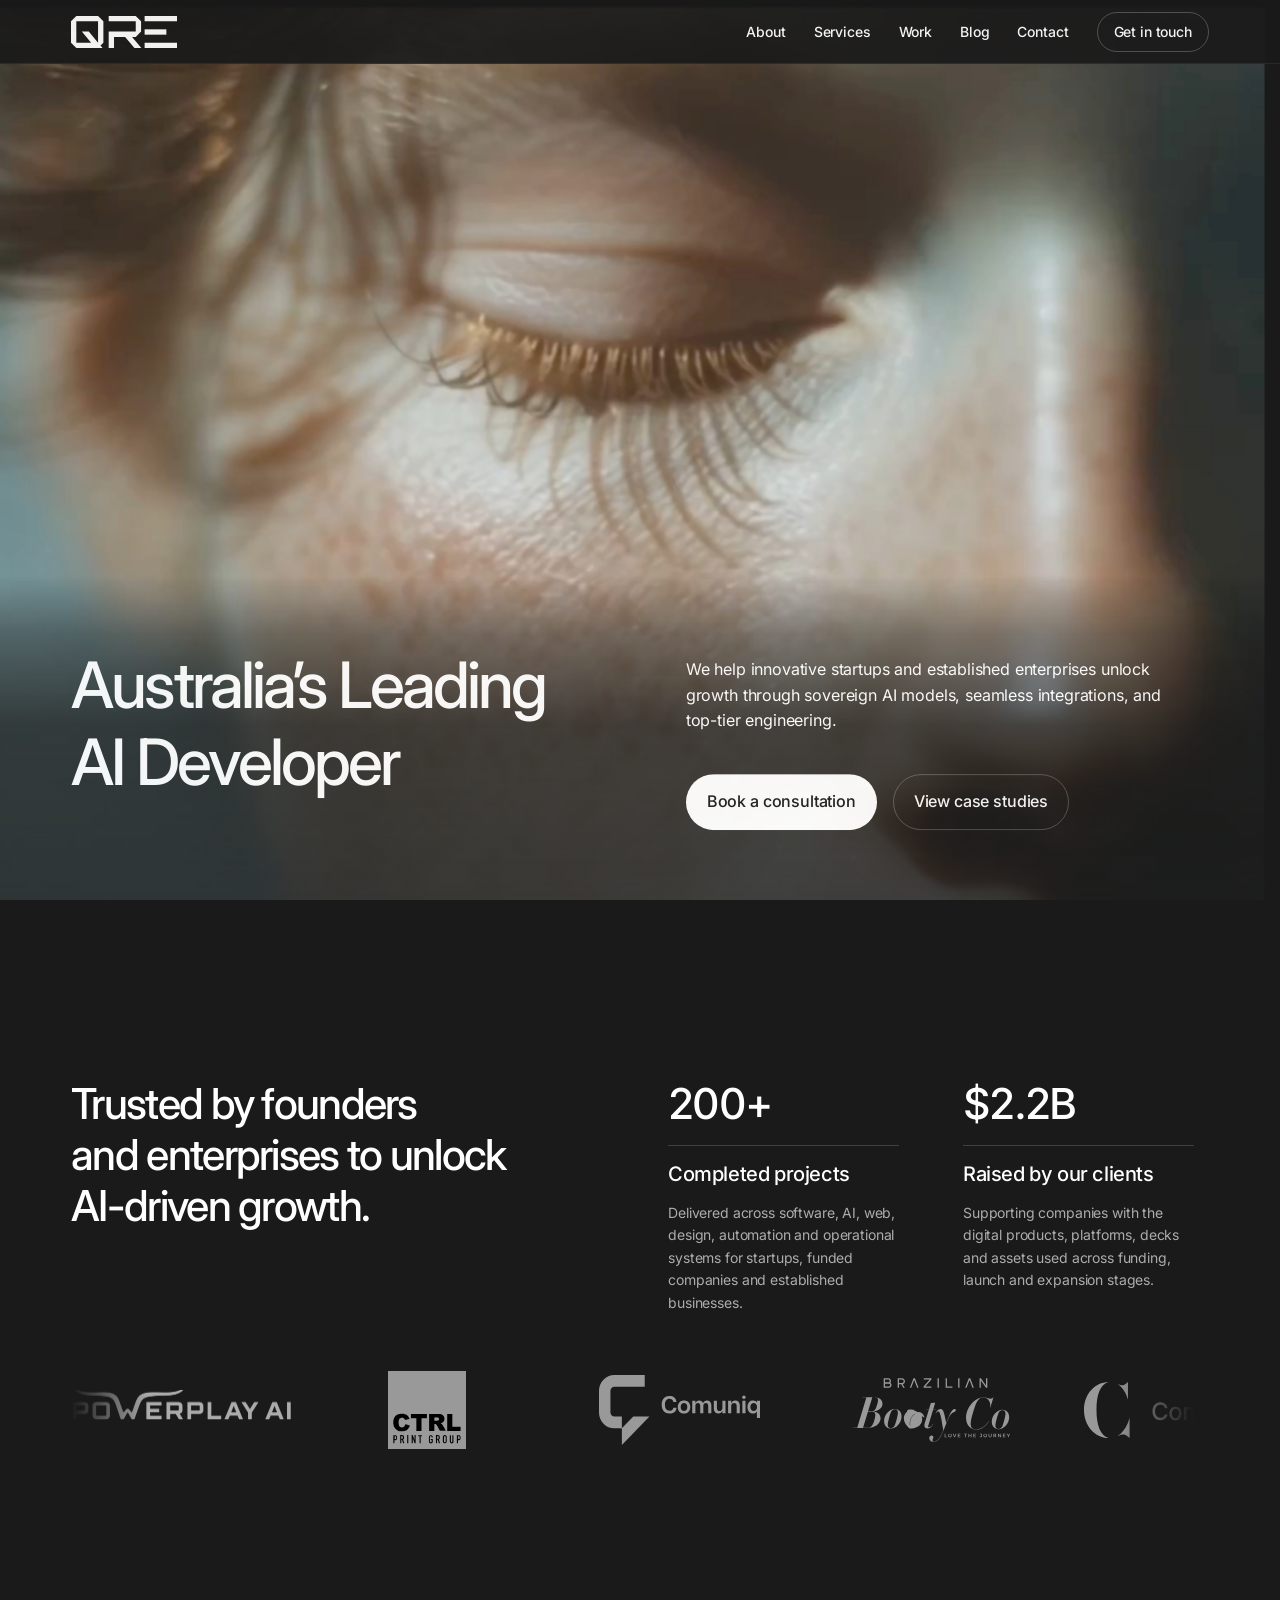
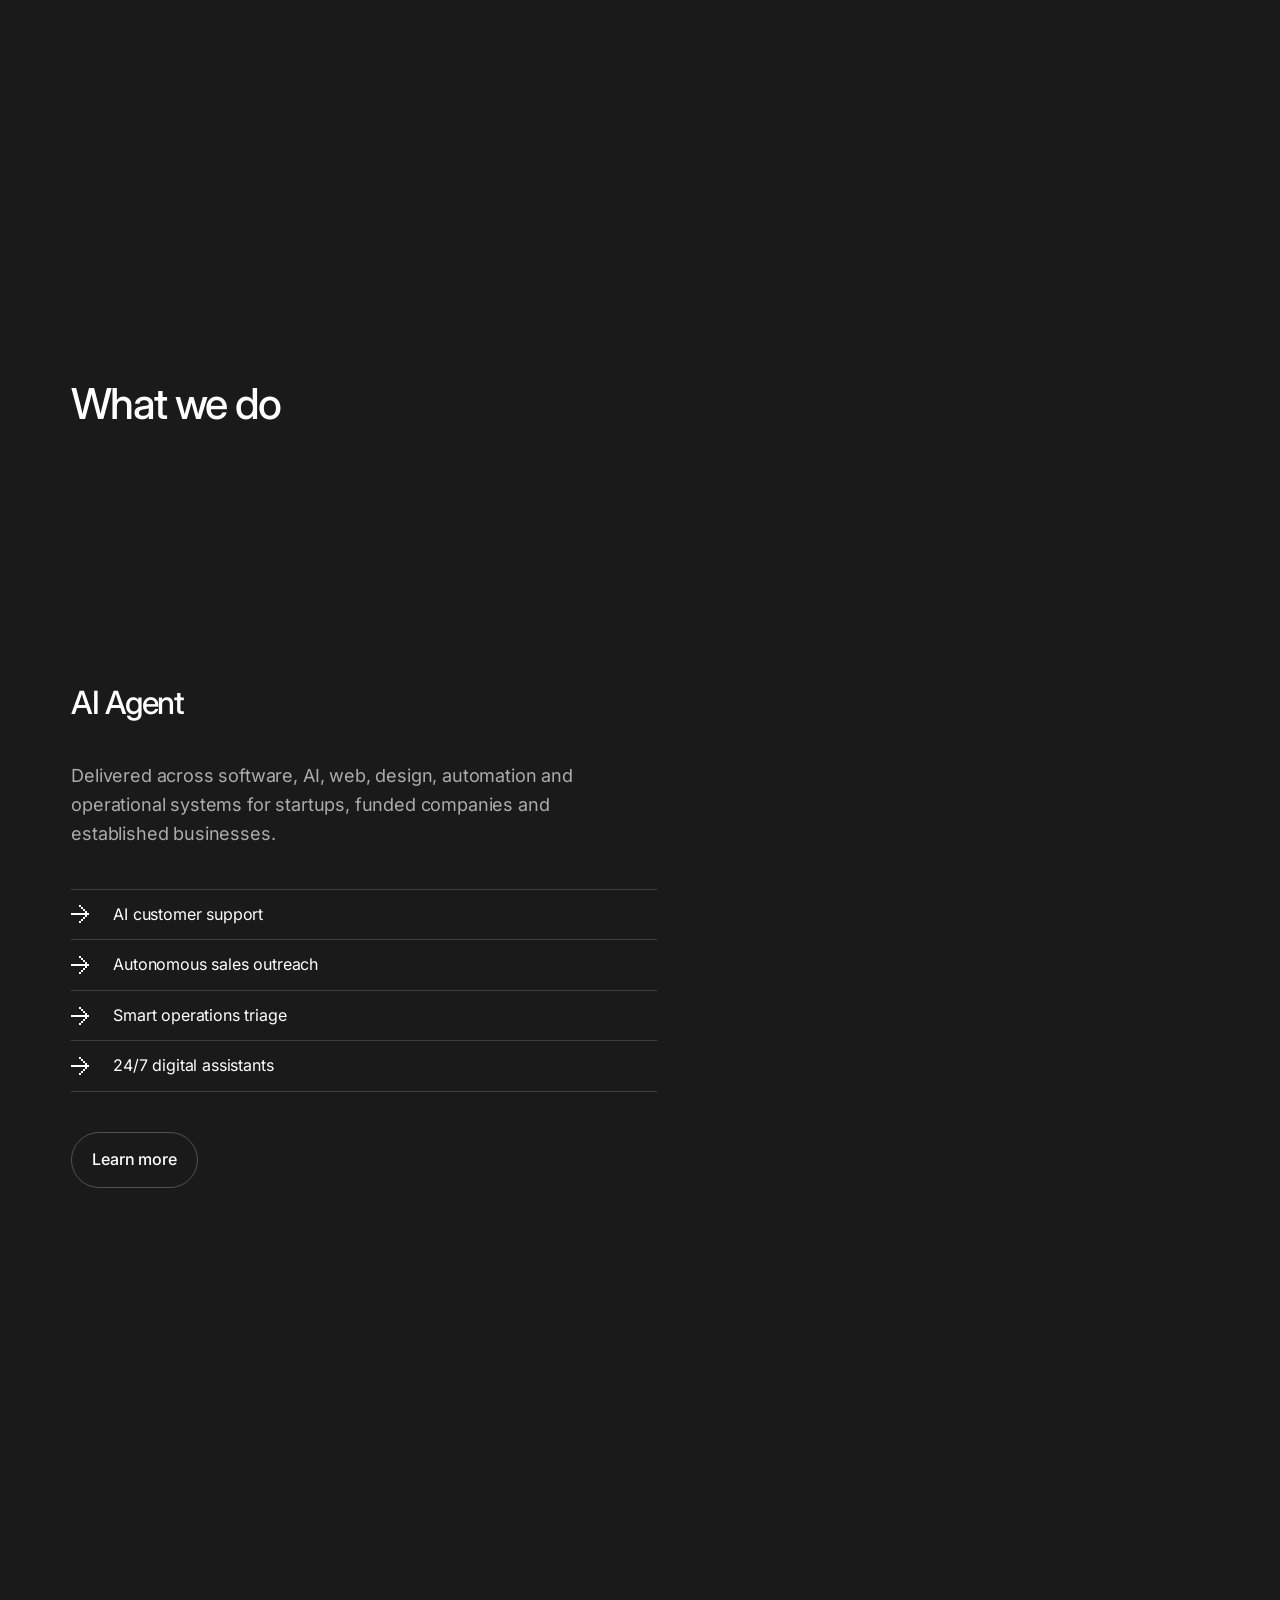
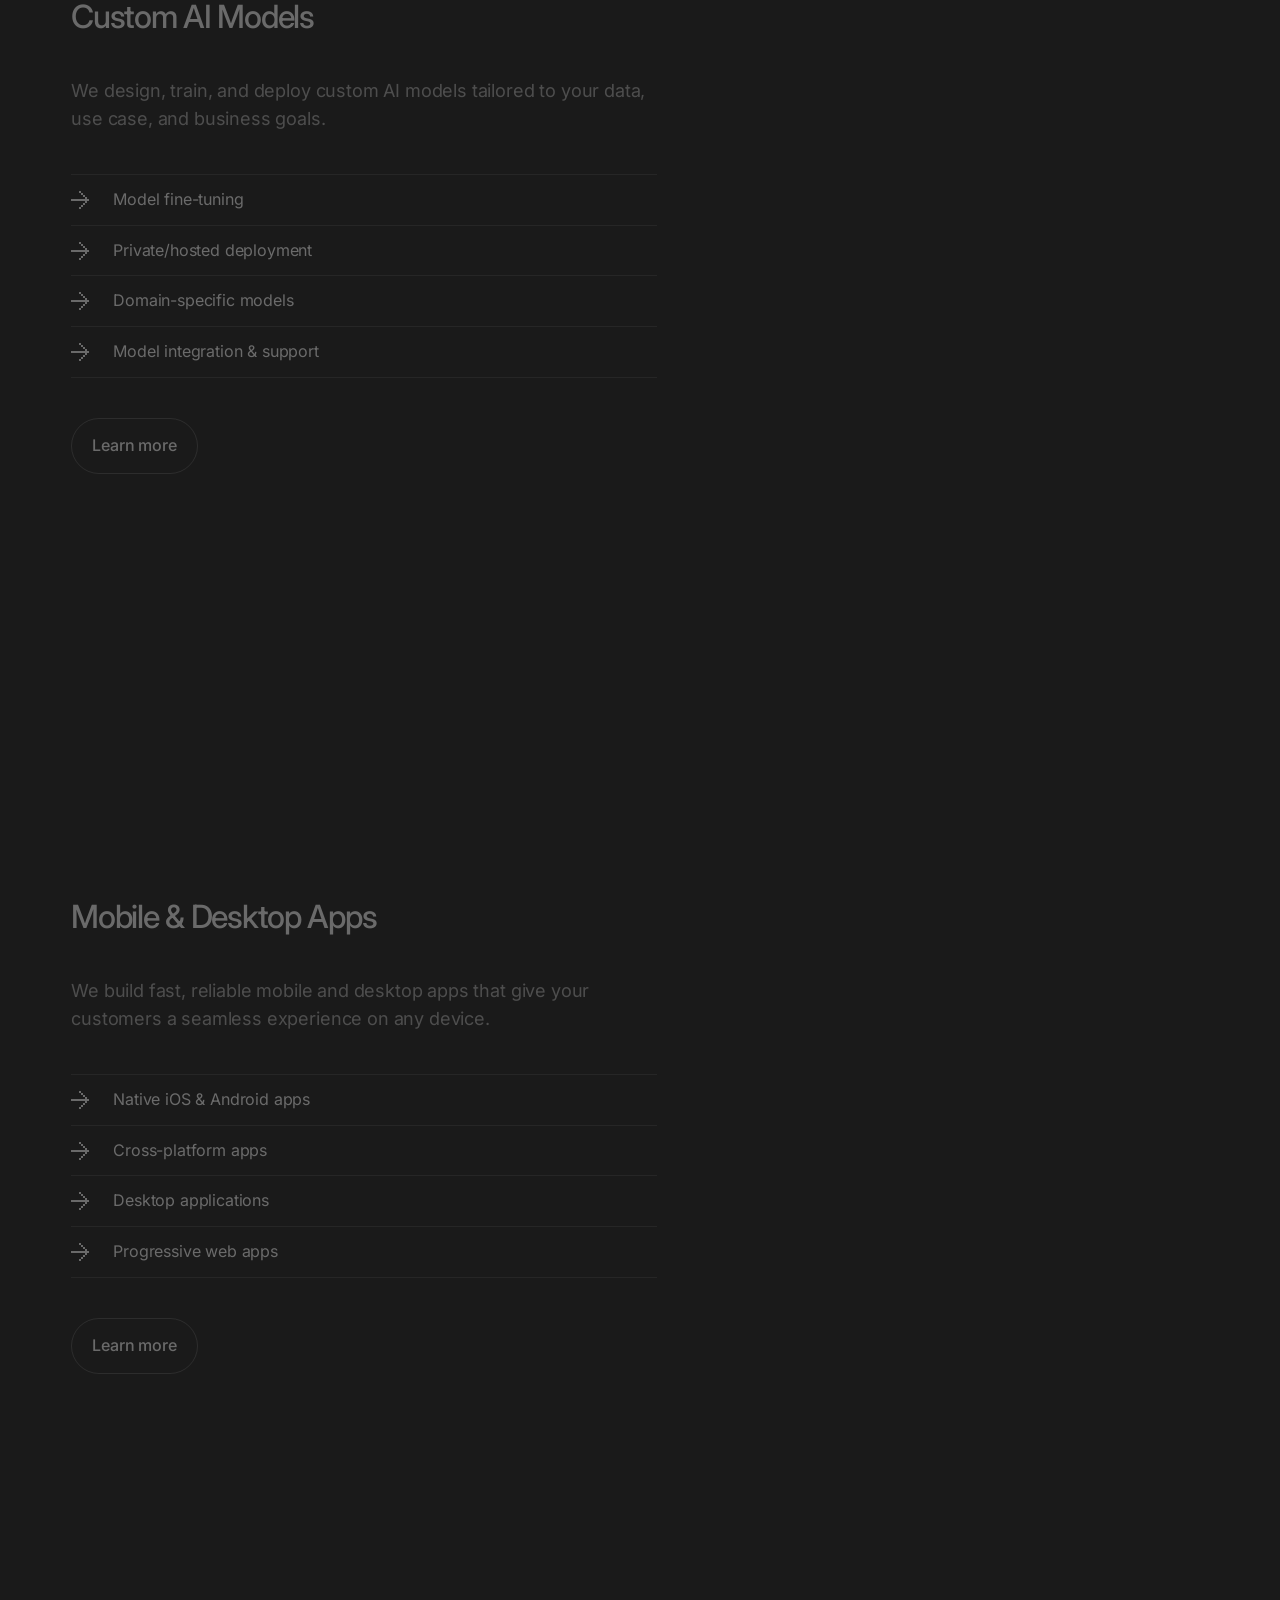
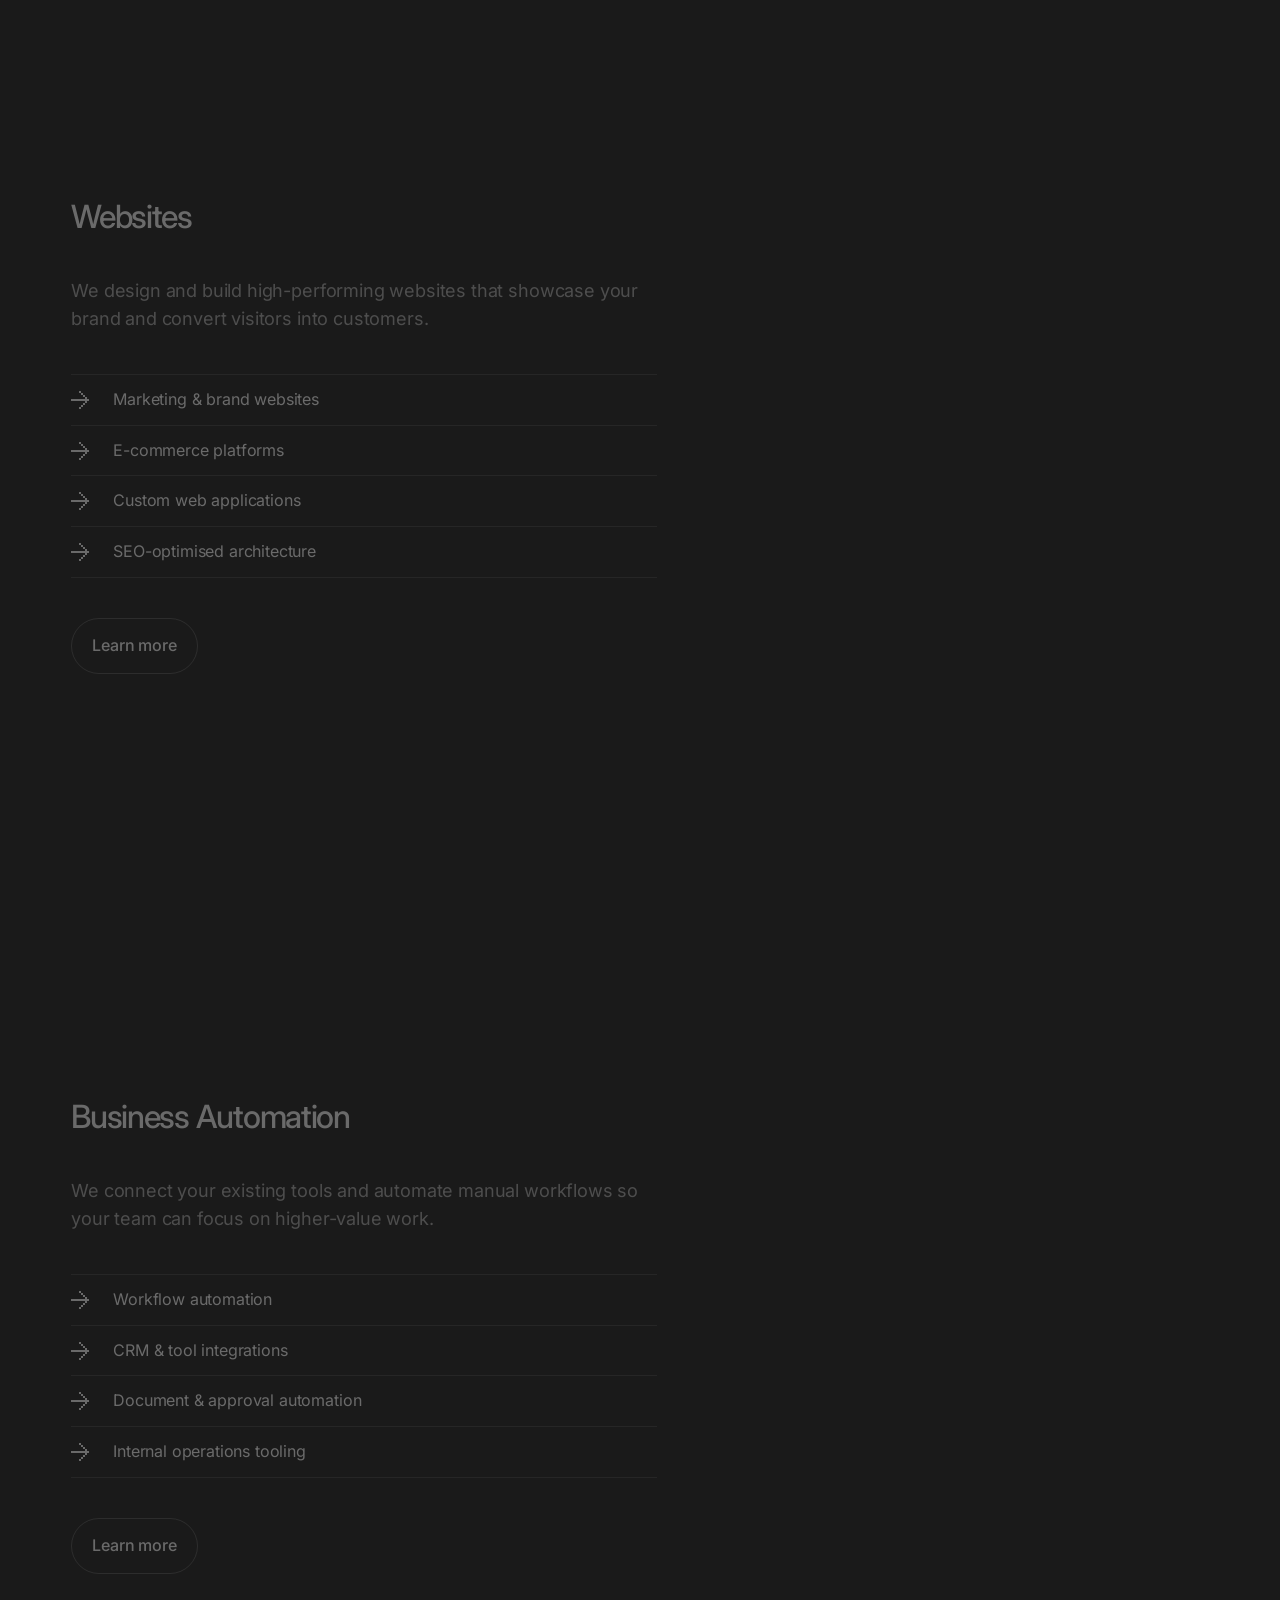
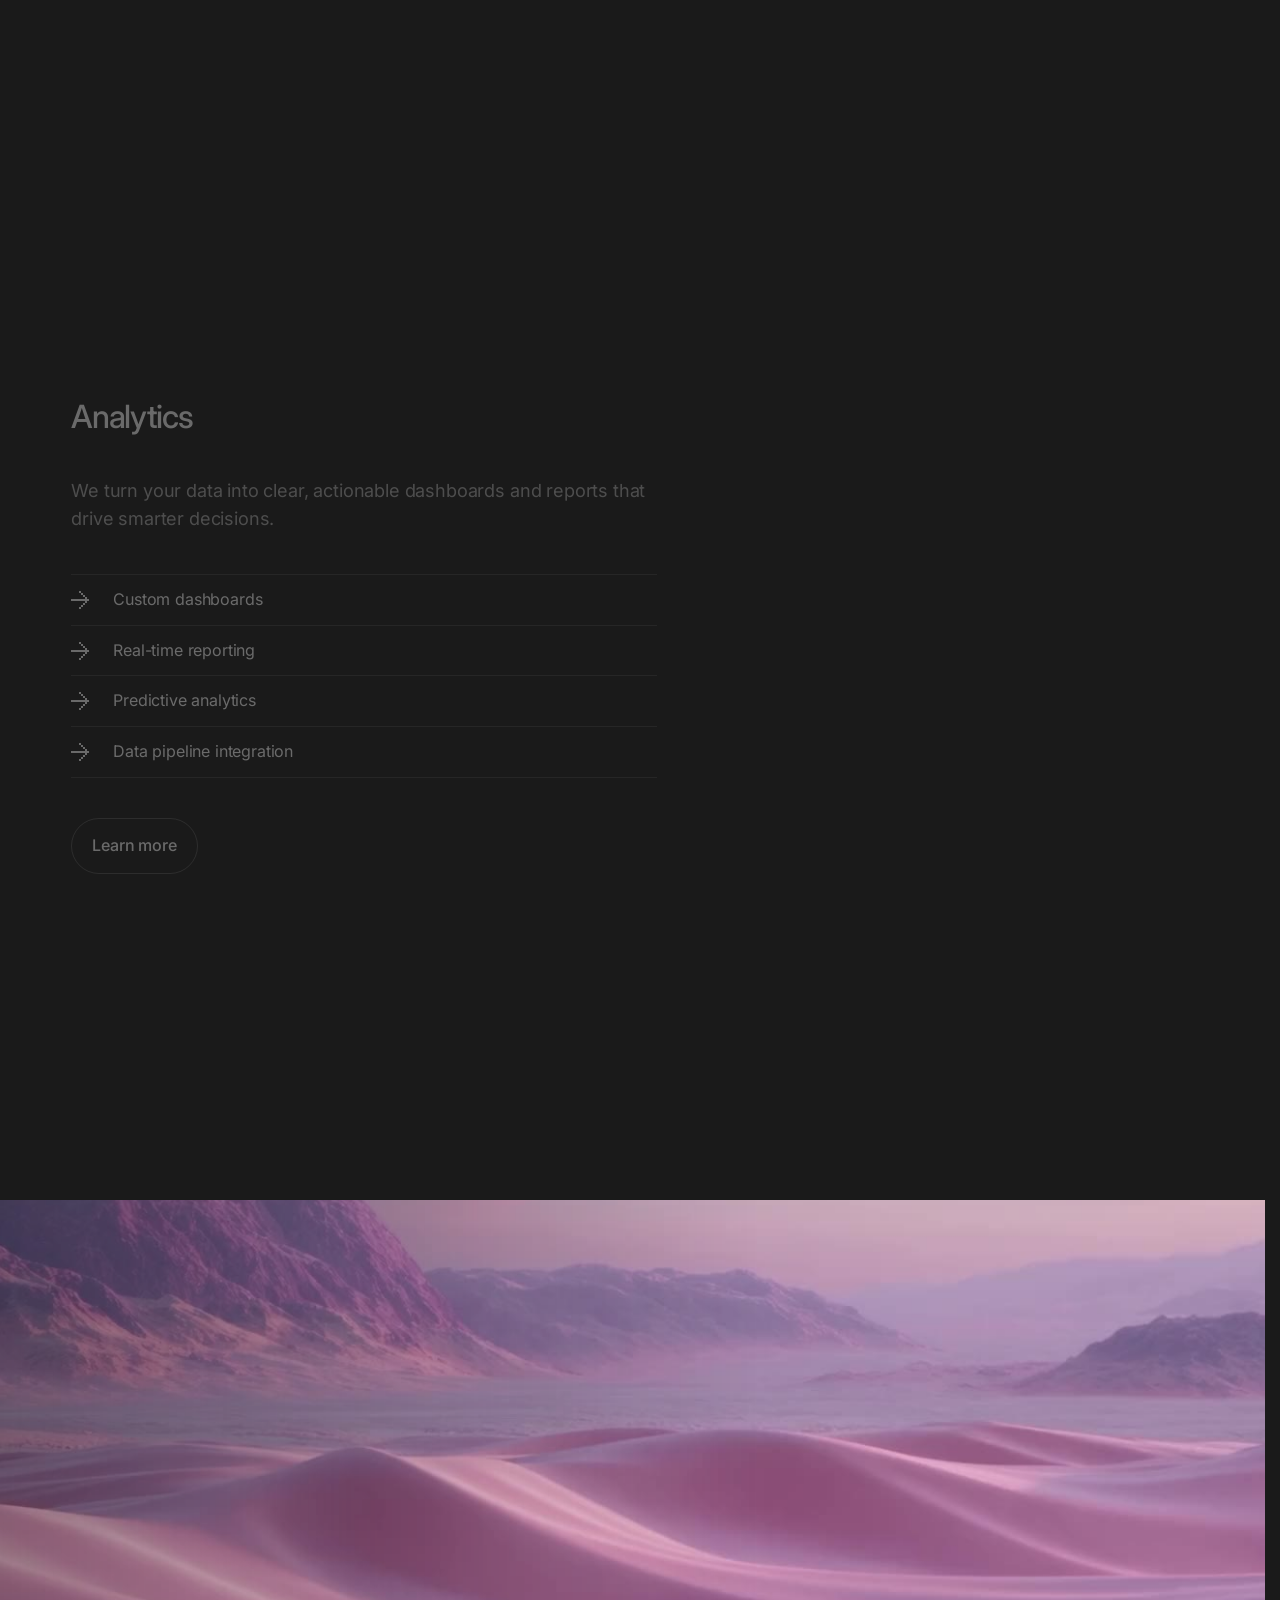
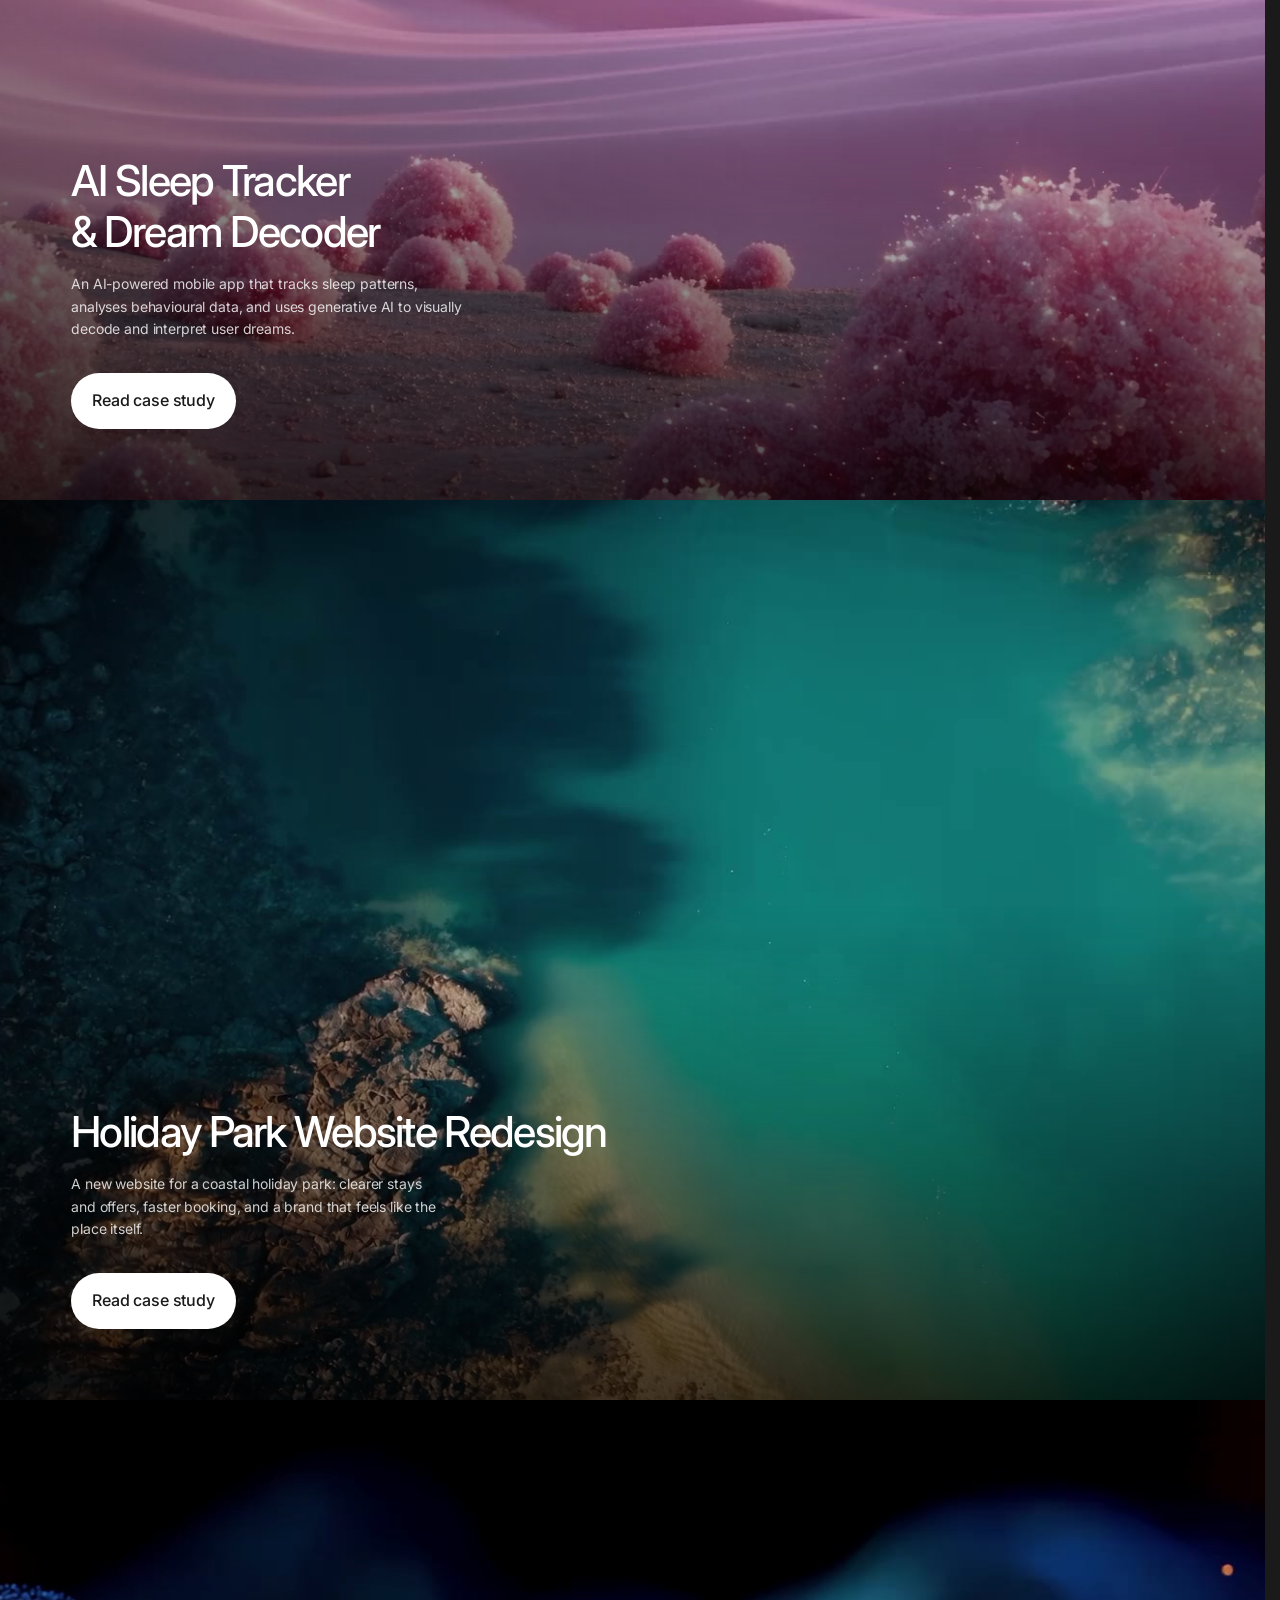
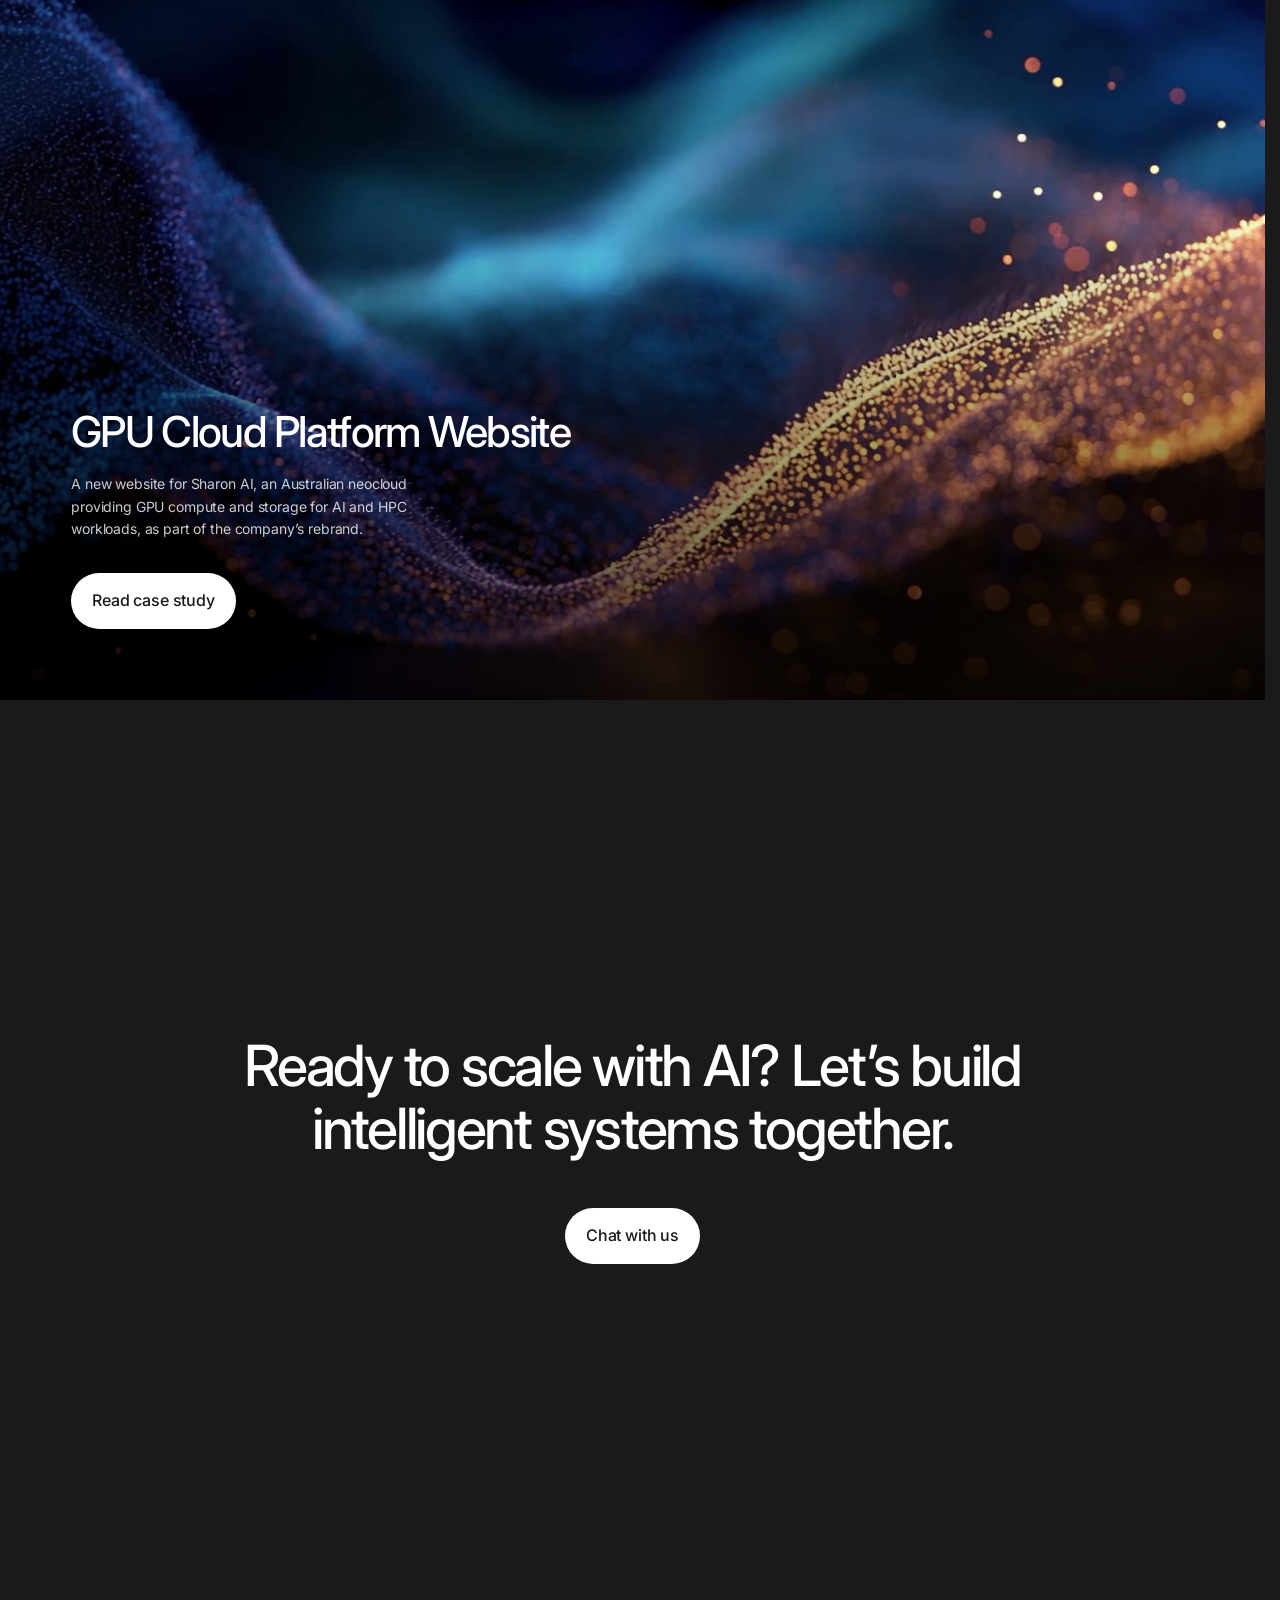
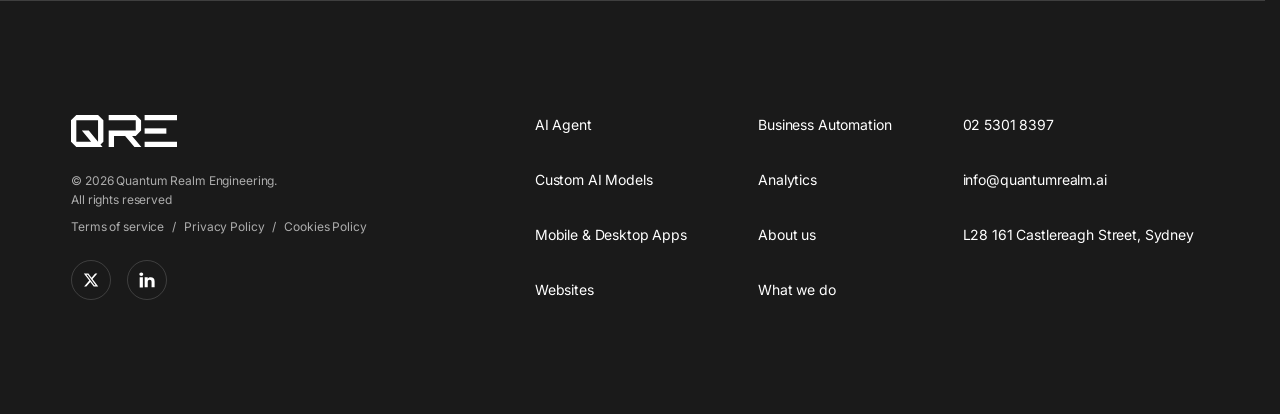
==== commit b807bbea: "P4: scripted AI chat replaces the consultation form in the drawer dialog#consultation now holds a sc" ====
--- a/option-3/index.html
+++ b/option-3/index.html
@@ -25,6 +25,8 @@
   </script>
   <script src="script.js" defer></script>
   <script src="site.js" defer></script>
+  <script src="chat-script.js" defer></script>
+  <script src="chat.js" defer></script>
   <!-- 0/1 rain parked, see cta-rain.js (was <script type="module" src="cta-rain.js"></script>) -->
   <!-- 3D Q parked, see cta-q.js
   <script type="module" src="cta-q.js"></script>
@@ -324,55 +326,31 @@
     </section>
   </main>
 
-  <!-- Consultation drawer (site.js 8): slides in from the right; full screen on
-       phones. Always dark, whatever the page tone. The form has no backend yet:
-       submitting shows the thank-you state. -->
-  <dialog class="drawer" id="consultation" aria-labelledby="drawer-title">
-    <div class="drawer__panel">
-      <button class="drawer__close" type="button" data-drawer-close aria-label="Close">
-        <svg viewBox="0 0 18 18" width="18" height="18" aria-hidden="true"><path d="M2 18H0V16H2V18ZM18 16V18H16V16H18ZM4 16H2V14H4V16ZM16 14V16H14V14H16ZM6 14H4V12H6V14ZM14 12V14H12V12H14ZM8 12H6V10H8V12ZM12 10V12H10V10H12ZM10 8V10H8V8H10ZM8 8H6V6H8V8ZM12 6V8H10V6H12ZM6 6H4V4H6V6ZM14 4V6H12V4H14ZM4 4H2V2H4V4ZM16 2V4H14V2H16ZM2 2H0V0H2V2ZM18 0V2H16V0H18Z" fill="currentColor"/></svg>
-      </button>
-
-      <form class="drawer__form" novalidate>
-        <div class="drawer__body">
-          <div class="drawer__team" aria-hidden="true">
-            <img src="../assets/team/team-1.jpg" alt="" width="48" height="48">
-            <img src="../assets/team/team-2.jpg" alt="" width="48" height="48">
-            <img src="../assets/team/team-3.jpg" alt="" width="48" height="48">
-          </div>
-          <h2 class="drawer__title" id="drawer-title">Get a free consultation</h2>
-          <p class="drawer__lead">We will set up a meeting in 24 hours.</p>
-
-          <div class="drawer__fields">
-            <div class="field">
-              <input class="field__input" id="consult-email" name="email" type="email" autocomplete="email" placeholder=" " required>
-              <label class="field__label" for="consult-email">E-mail</label>
-            </div>
-            <div class="field">
-              <input class="field__input" id="consult-company" name="company" type="text" autocomplete="organization" placeholder=" ">
-              <label class="field__label" for="consult-company">Company Name</label>
-            </div>
-            <div class="field">
-              <textarea class="field__input field__input--area" id="consult-message" name="message" rows="4" placeholder=" "></textarea>
-              <label class="field__label" for="consult-message">Want to add anything else?</label>
-            </div>
-          </div>
-
-          <div class="drawer__footer">
-            <label class="consent">
-              <input class="consent__box" type="checkbox" name="consent" required>
-              <span class="consent__text">By checking this box, I acknowledge that I have familiarized with and agree to be bound by the <a>Terms of Service</a> and I accept the <a>Privacy Policy</a></span>
-            </label>
-            <button class="button button--primary drawer__submit" type="submit">Send request</button>
-          </div>
-        </div>
+  <!-- Consultation drawer (site.js 6): slides in from the right; full screen on
+       phones. Always dark, whatever the page tone. Holds the scripted chat
+       (chat.js runs it, chat-script.js holds its copy); no backend. -->
+  <dialog class="drawer" id="consultation" aria-labelledby="chat-title">
+    <div class="drawer__panel chat" data-chat>
+      <header class="chat__header">
+        <span class="chat__avatar" aria-hidden="true"><img src="../assets/icons/qre-logo.svg" alt="" width="53" height="16"></span>
+        <h2 class="chat__name" id="chat-title">QRE assistant <span class="chat__badge">AI</span></h2>
+        <button class="chat__restart" type="button" data-chat-restart hidden>Start over</button>
+        <button class="drawer__close" type="button" data-drawer-close aria-label="Close">
+          <svg viewBox="0 0 18 18" width="18" height="18" aria-hidden="true"><path d="M2 18H0V16H2V18ZM18 16V18H16V16H18ZM4 16H2V14H4V16ZM16 14V16H14V14H16ZM6 14H4V12H6V14ZM14 12V14H12V12H14ZM8 12H6V10H8V12ZM12 10V12H10V10H12ZM10 8V10H8V8H10ZM8 8H6V6H8V8ZM12 6V8H10V6H12ZM6 6H4V4H6V6ZM14 4V6H12V4H14ZM4 4H2V2H4V4ZM16 2V4H14V2H16ZM2 2H0V0H2V2ZM18 0V2H16V0H18Z" fill="currentColor"/></svg>
+        </button>
+      </header>
+
+      <div class="chat__log" role="log" aria-live="polite" aria-label="Conversation" tabindex="-1"></div>
+
+      <form class="chat__composer" novalidate>
+        <div class="chat__field">
+          <textarea class="chat__input" id="chat-input" name="message" rows="1" aria-label="Message" autocomplete="off"></textarea>
+          <button class="chat__send" type="submit" aria-label="Send" disabled>
+            <svg viewBox="0 0 16 16" width="16" height="16" aria-hidden="true"><path d="M8 14V2M3 7l5-5 5 5" fill="none" stroke="currentColor" stroke-width="1.6" stroke-linecap="round" stroke-linejoin="round"/></svg>
+          </button>
+        </div>
+        <p class="chat__consent">By chatting you agree to our <a>Terms of Service</a> and <a>Privacy Policy</a>.</p>
       </form>
-
-      <div class="drawer__done" hidden>
-        <h2 class="drawer__title">Thank you</h2>
-        <p class="drawer__lead">We’ll be in touch within 24 hours to set up the meeting.</p>
-        <button class="button button--outline" type="button" data-drawer-close>Close</button>
-      </div>
     </div>
   </dialog>
 
--- a/option-3/style.css
+++ b/option-3/style.css
@@ -1089,9 +1089,9 @@
 }
 
 /* --------------------------------------------------------------------------
-   Consultation drawer (site.js 8). A <dialog>: showModal() traps focus and
+   Consultation drawer (site.js 6). A <dialog>: showModal() traps focus and
    makes the page inert; the panel slides in from the right edge (full width
-   at 768 px and below) and scrolls as one piece if the screen is short.
+   at 768 px and below). It holds the chat; only the message log scrolls.
    Always dark, whatever the page tone.
    -------------------------------------------------------------------------- */
 .drawer {
@@ -1157,16 +1157,14 @@
   transform: none;
 }
 
-/* Centred on the photos' row, its icon's right edge on the content's. */
 .drawer__close {
-  position: absolute;
-  top: calc(var(--drawer-pad) - 8px);
-  right: calc(var(--drawer-pad) - 15px);
-  z-index: 1;
+  flex: none;
   display: grid;
   place-items: center;
   width: 48px;
   height: 48px;
+  /* The icon's right edge on the content's. */
+  margin-right: -15px;
   padding: 0;
   border: 0;
   background: none;
@@ -1179,229 +1177,281 @@
   color: var(--on-surface);
 }
 
-.drawer__body {
-  padding: calc(var(--drawer-pad) - 8px) var(--drawer-pad) var(--drawer-pad);
-}
-
-.drawer__team {
-  display: flex;
-  margin-bottom: 32px;
-}
-
-.drawer__team img {
-  width: 48px;
-  height: 48px;
-  border: 2px solid var(--surface);
+/* --------------------------------------------------------------------------
+   Chat (chat.js, copy in chat-script.js). The panel is a column: header,
+   the message log (the only part that scrolls), the input row.
+   -------------------------------------------------------------------------- */
+.chat {
+  display: flex;
+  flex-direction: column;
+  overflow: hidden;
+  font-family: var(--font);
+  font-variation-settings: 'opsz' var(--opsz-text);
+  letter-spacing: var(--tracking-body);
+}
+
+.chat__header {
+  flex: none;
+  display: flex;
+  align-items: center;
+  gap: var(--space-xs);
+  min-height: 80px;
+  /* The lines stop at the content's edges: a desktop scrollbar gutter kept
+     on the page paints over the panel's last 15 px. */
+  margin-inline: var(--drawer-pad);
+  padding-block: var(--space-sm);
+  border-bottom: 1px solid var(--hairline);
+}
+
+/* The QRE mark: the logo file cropped to its Q. */
+.chat__avatar {
+  flex: none;
+  display: grid;
+  place-items: center;
+  width: 40px;
+  height: 40px;
+  border: 1px solid var(--hairline);
   border-radius: 50%;
+}
+
+.chat__avatar img {
+  width: 16px;
+  height: 16px;
   object-fit: cover;
-}
-
-.drawer__team img + img {
-  margin-left: -12px;
-}
-
-.drawer__title {
-  font-variation-settings: 'opsz' var(--opsz-display);
-  font-size: clamp(30px, 2.5vw, 36px);  /* 36 px at 1440 */
+  object-position: left center;
+}
+
+.chat__name {
+  display: flex;
+  align-items: center;
+  gap: 8px;
+  margin-right: auto;
+  font-size: 16px;
   font-weight: 500;
-  line-height: 1.15;
-  letter-spacing: -0.03em;
-}
-
-.drawer__lead {
-  margin-top: 12px;
+  line-height: 1.5;
+  letter-spacing: var(--tracking-subhead);
+}
+
+.chat__badge {
+  padding: 0 7px;
+  border: 1px solid var(--hairline);
+  border-radius: 999px;
   color: var(--on-surface-muted);
+  font-size: 11px;
+  font-weight: 500;
+  line-height: 18px;
+  letter-spacing: 0;
+}
+
+.chat__restart {
+  padding: 8px 4px;
+  border: 0;
+  background: none;
+  color: var(--on-surface-muted);
+  font: inherit;
+  font-size: 14px;
+  line-height: 20px;
+  letter-spacing: var(--tracking-body);
+  cursor: pointer;
+  transition: color 0.2s var(--ease-out);
+}
+
+.chat__restart:hover {
+  color: var(--on-surface);
+}
+
+.chat__restart[hidden] {
+  display: none;
+}
+
+.chat__log {
+  flex: 1 1 auto;
+  display: flex;
+  flex-direction: column;
+  gap: var(--space-sm);
+  min-height: 0;
+  padding: var(--space-md) var(--drawer-pad);
+  overflow-y: auto;
+  overscroll-behavior: contain;
+  outline: none;
+}
+
+.chat__msg {
+  max-width: 88%;
   font-size: 16px;
   line-height: 1.5;
 }
 
-.drawer__fields {
-  display: flex;
-  flex-direction: column;
-  gap: 16px;
-  margin-top: 24px;
-}
-
-/* An underlined field; the label sits in it as its placeholder and moves
-   up out of the way on focus or once the field has a value. */
-.field {
-  position: relative;
-  padding-top: 16px;
-}
-
-.field__input {
-  display: block;
-  width: 100%;
-  padding: 8px 0 12px;
+.chat__msg p + p,
+.chat__msg p + dl,
+.chat__msg dl + p {
+  margin-top: var(--space-xs);
+}
+
+.chat__msg--assistant {
+  align-self: flex-start;
+}
+
+.chat__msg--user {
+  align-self: flex-end;
+  max-width: 80%;
+  padding: 10px var(--space-sm);
+  border-radius: 20px 20px 6px 20px;
+  background-color: var(--hairline);
+  white-space: pre-wrap;
+  overflow-wrap: anywhere;
+}
+
+.chat__word,
+.chat__summary > div {
+  transition: opacity 0.25s var(--ease-out);
+}
+
+.chat__word.is-pending,
+.chat__summary > div.is-pending {
+  opacity: 0;
+}
+
+.chat__summary {
+  display: grid;
+  grid-template-columns: auto 1fr;
+  gap: 6px var(--space-sm);
+  margin: 0;
+  padding: var(--space-xs) var(--space-sm);
+  border: 1px solid var(--hairline);
+  border-radius: 16px;
+  font-size: 14px;
+}
+
+.chat__summary > div {
+  display: contents;
+}
+
+.chat__summary dt {
+  color: var(--on-surface-muted);
+}
+
+.chat__summary dd {
+  margin: 0;
+  white-space: pre-wrap;
+  overflow-wrap: anywhere;
+}
+
+.chat__typing {
+  display: flex;
+  gap: 5px;
+  padding: 10px 0;
+}
+
+.chat__typing span {
+  width: 6px;
+  height: 6px;
+  border-radius: 50%;
+  background-color: var(--on-surface-muted);
+  animation: chat-dot 1.2s var(--ease-in-out) infinite;
+}
+
+.chat__typing span:nth-child(2) { animation-delay: 0.15s; }
+.chat__typing span:nth-child(3) { animation-delay: 0.3s; }
+
+@keyframes chat-dot {
+  0%, 60%, 100% { opacity: 0.3; transform: none; }
+  30% { opacity: 1; transform: translateY(-3px); }
+}
+
+.chat__chips {
+  display: flex;
+  flex-wrap: wrap;
+  gap: 8px;
+  margin-top: calc(-1 * var(--space-sm) + var(--space-xs));
+}
+
+.button.chat__chip {
+  height: 36px;
+  padding-inline: 14px;
+  font-size: 14px;
+  line-height: 20px;
+  white-space: normal;
+  text-align: left;
+}
+
+.chat__composer {
+  flex: none;
+  margin-inline: var(--drawer-pad);
+  padding: var(--space-sm) 0 var(--space-md);
+  border-top: 1px solid var(--hairline);
+}
+
+.chat__field {
+  display: flex;
+  align-items: flex-end;
+  gap: 8px;
+  padding: 6px 6px 6px 18px;
+  border: 1px solid var(--hairline);
+  border-radius: 24px;
+  transition: border-color 0.2s var(--ease-out);
+}
+
+.chat__field:focus-within {
+  border-color: var(--on-surface-muted);
+}
+
+.chat__input {
+  flex: 1 1 auto;
+  min-width: 0;
+  height: 36px;
+  margin: 0;
+  padding: 6px 0;
   border: 0;
-  border-bottom: 1px solid var(--hairline);
-  border-radius: 0;
   background: none;
   color: var(--on-surface);
   font: inherit;
   font-size: 16px;
-  line-height: 1.5;
+  line-height: 24px;
+  letter-spacing: inherit;
+  resize: none;
   outline: none;
-  transition: border-color 0.2s var(--ease-out);
-}
-
-.field__input--area {
-  height: 92px;
-  resize: none;
-}
-
-.field__input:hover {
-  border-color: rgb(255 255 255 / 0.32);
-}
-
-.field__input:focus {
-  border-color: var(--on-surface);
-}
-
-.field__input[aria-invalid='true'] {
-  border-color: rgb(255 255 255 / 0.32);
-}
-
-/* Browser autofill: keep the field on the drawer's dark surface instead of
-   the browser's pale-blue fill. The fill can't be overridden directly, so an
-   inset shadow paints over it (the underline sits outside, untouched) and the
-   background change is delayed out of reach. */
-.field__input:is(:-webkit-autofill, :autofill) {
-  -webkit-text-fill-color: var(--on-surface);
-  caret-color: var(--on-surface);
-  box-shadow: inset 0 0 0 1000px var(--surface);
-  transition: border-color 0.2s var(--ease-out), background-color 0s 600000s;
-}
-
-.field__label {
-  position: absolute;
-  top: 24px;
-  left: 0;
-  color: var(--on-surface-muted);
-  font-size: 16px;
-  line-height: 1.5;
-  pointer-events: none;
-  transform-origin: left top;
-  transition: transform 0.25s var(--ease-out), color 0.25s var(--ease-out);
-}
-
-.field__input:focus + .field__label,
-.field__input:not(:placeholder-shown) + .field__label,
-.field__input:is(:-webkit-autofill, :autofill) + .field__label {
-  transform: translateY(-22px) scale(0.75);
-}
-
-.field__input:focus + .field__label {
-  color: var(--on-surface);
-}
-
-.field__error {
-  margin-top: 6px;
-  color: var(--on-surface-muted);
-  font-size: 13px;
-  line-height: 1.5;
-}
-
-.drawer__footer {
-  display: flex;
-  flex-direction: column;
-  gap: 24px;
-  margin-top: 28px;
-}
-
-.consent {
-  display: flex;
-  gap: 14px;
-  color: var(--on-surface-muted);
-  font-size: 14px;
-  line-height: 1.5;
-  cursor: pointer;
-}
-
-.consent__box {
+  overflow-y: hidden;
+}
+
+.chat__send {
   flex: none;
   display: grid;
   place-items: center;
-  width: 20px;
-  height: 20px;
-  margin: 0;
-  border: 1px solid rgb(255 255 255 / 0.4);
-  border-radius: 5px;
-  background: none;
+  width: 36px;
+  height: 36px;
+  padding: 0;
+  border: 0;
+  border-radius: 50%;
+  background-color: var(--paper);
+  color: var(--ink);
   cursor: pointer;
-  appearance: none;
-  transition: background-color 0.2s var(--ease-out), border-color 0.2s var(--ease-out);
-}
-
-.consent__box::after {
-  content: '';
-  width: 10px;
-  height: 6px;
-  border-bottom: 1.5px solid var(--surface);
-  border-left: 1.5px solid var(--surface);
-  transform: translateY(-1px) rotate(-45deg) scale(0);
-  transition: transform 0.2s var(--ease-out);
-}
-
-.consent:hover .consent__box {
-  border-color: var(--on-surface);
-}
-
-.consent__box:checked {
-  border-color: var(--on-surface);
-  background-color: var(--on-surface);
-}
-
-.consent__box:checked::after {
-  transform: translateY(-1px) rotate(-45deg) scale(1);
-}
-
-.consent__box:focus-visible {
-  outline: 2px solid var(--on-surface);
-  outline-offset: 2px;
-}
-
-.consent.is-invalid .consent__box {
-  border-color: var(--on-surface);
-  animation: consent-nudge 0.4s var(--ease-out);
-}
-
-@keyframes consent-nudge {
-  25% { transform: translateX(-3px); }
-  75% { transform: translateX(3px); }
-}
-
-.consent a {
+  transition: background-color 0.2s var(--ease-out), color 0.2s var(--ease-out);
+}
+
+.chat__send:disabled {
+  background-color: var(--hairline);
+  color: var(--on-surface-muted);
+  cursor: default;
+}
+
+.chat__consent {
+  margin-top: 10px;
+  color: var(--on-surface-muted);
+  font-size: 12px;
+  line-height: 1.5;
+}
+
+.chat__consent a {
   color: var(--on-surface);
   text-decoration: underline;
   text-underline-position: from-font;
+  cursor: pointer;
   transition: opacity 0.2s var(--ease-out);
 }
 
-.consent a:hover {
+.chat__consent a:hover {
   opacity: 0.6;
-}
-
-.drawer__submit {
-  width: 100%;
-}
-
-.drawer__done {
-  display: flex;
-  flex-direction: column;
-  align-items: flex-start;
-  justify-content: center;
-  min-height: 100%;
-  padding: var(--drawer-pad);
-}
-
-.drawer__form[hidden],
-.drawer__done[hidden] {
-  display: none;
-}
-
-.drawer__done .button {
-  margin-top: 40px;
 }
 
 @media (max-width: 768px) {
@@ -1413,8 +1463,13 @@
     width: 100%;
   }
 
-  .drawer__body {
-    padding-bottom: calc(var(--drawer-pad) + env(safe-area-inset-bottom));
+  .chat__header {
+    min-height: 64px;
+    padding-block: 8px;
+  }
+
+  .chat__composer {
+    padding-bottom: calc(var(--space-sm) + env(safe-area-inset-bottom));
   }
 }
 
@@ -1702,17 +1757,6 @@
   .proof__title br {
     display: none;
   }
-
-  /* The row is the control. The box stays 20 px; the slop brings the hit area to 44. */
-  .consent__box {
-    position: relative;
-  }
-
-  .consent__box::before {
-    content: '';
-    position: absolute;
-    inset: calc(-1 * var(--space-xs));
-  }
 }
 
 @media (max-width: 768px) {
@@ -1811,6 +1855,16 @@
 
 /* No zoom. The film and the copy are on screen; the page scrolls. */
 @media (prefers-reduced-motion: reduce) {
+  .chat__typing span {
+    animation: none;
+    opacity: 0.6;
+  }
+
+  .chat__word,
+  .chat__summary > div {
+    transition: none;
+  }
+
   .hero,
   .is-reduced .hero {
     --copy: 1;
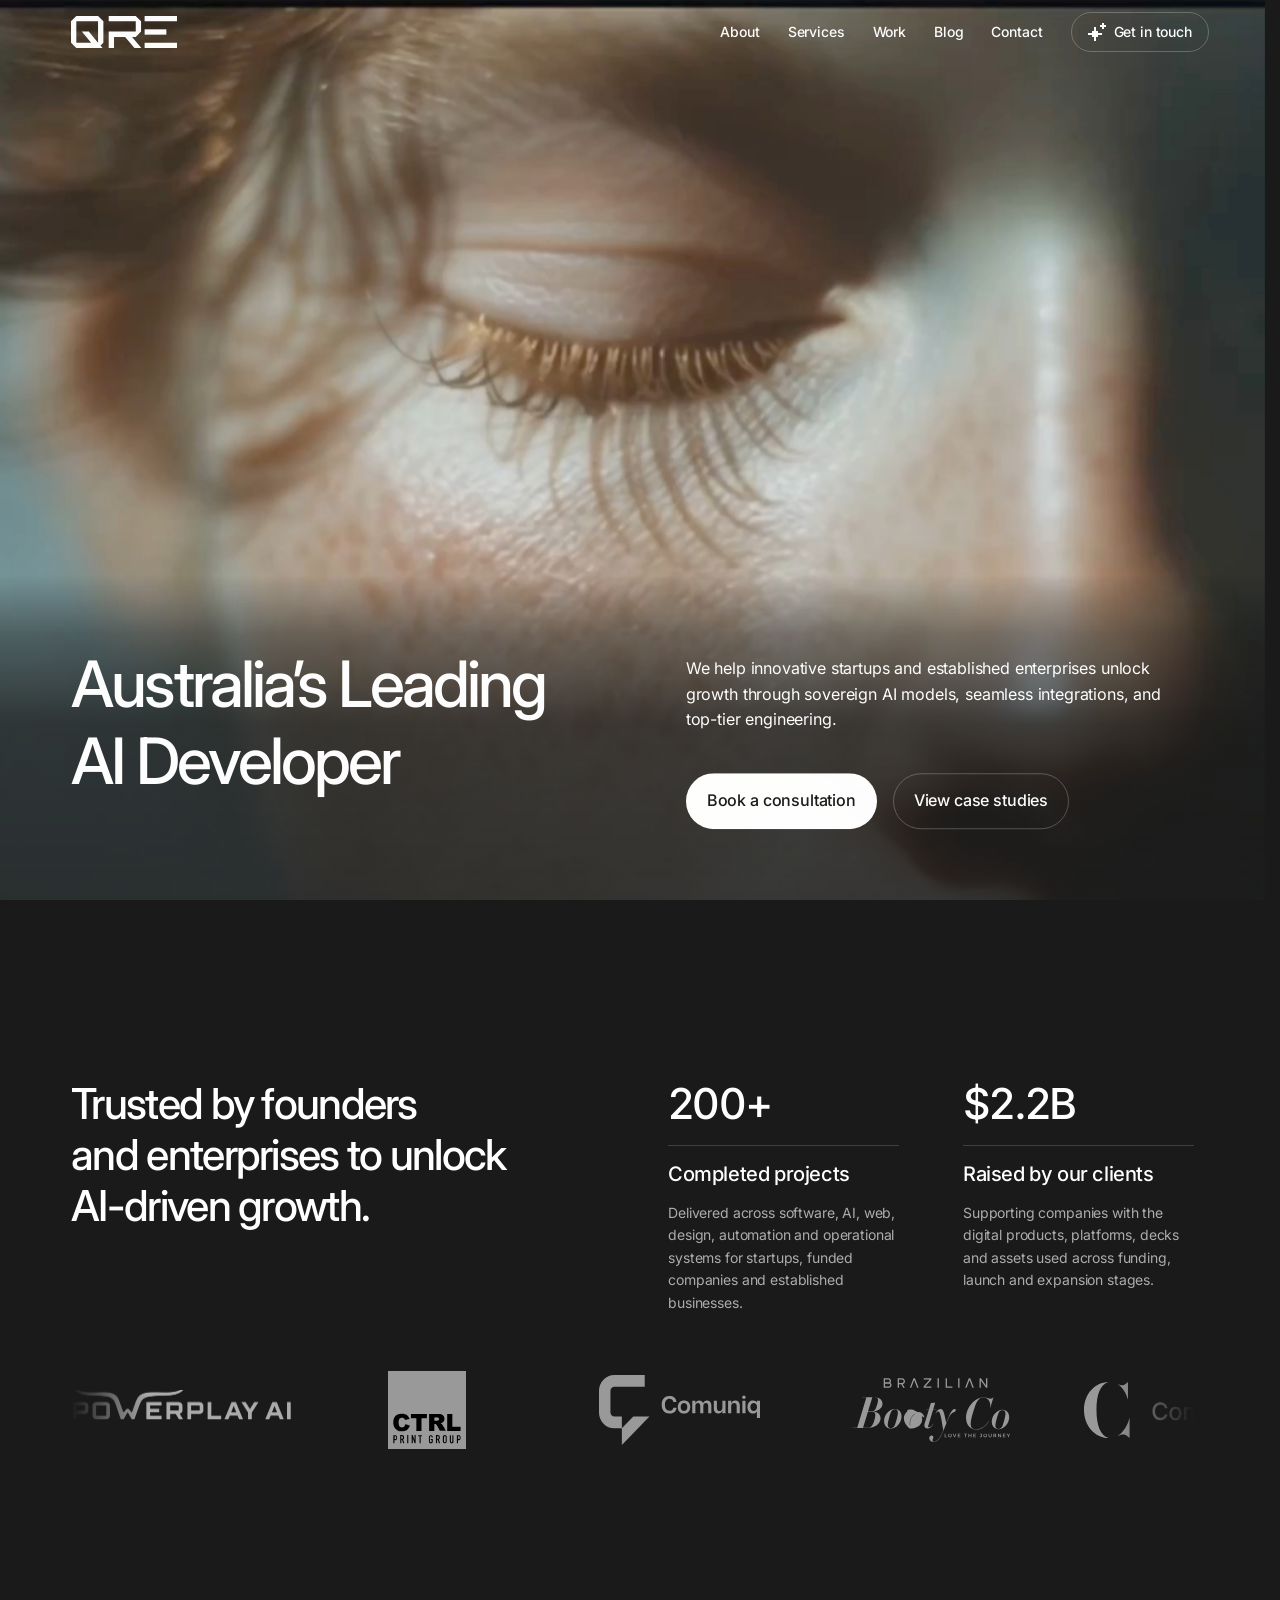
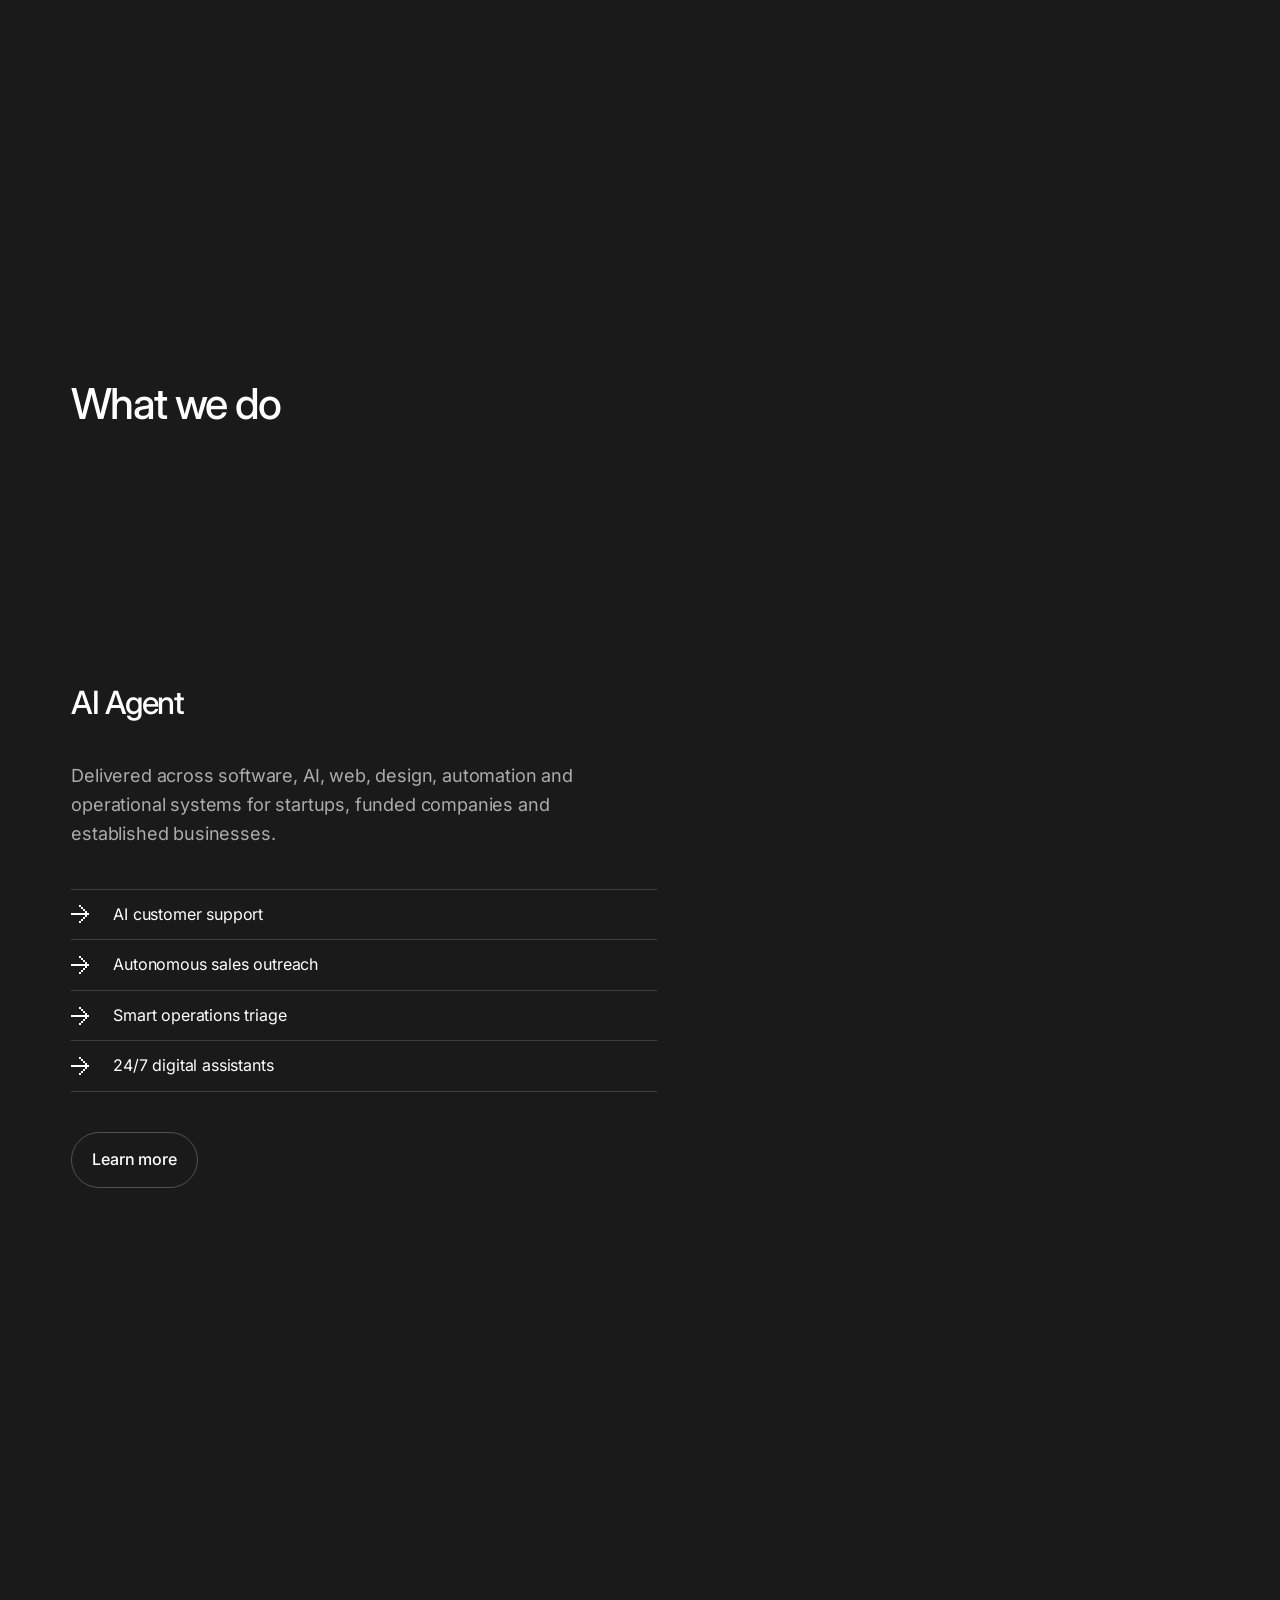
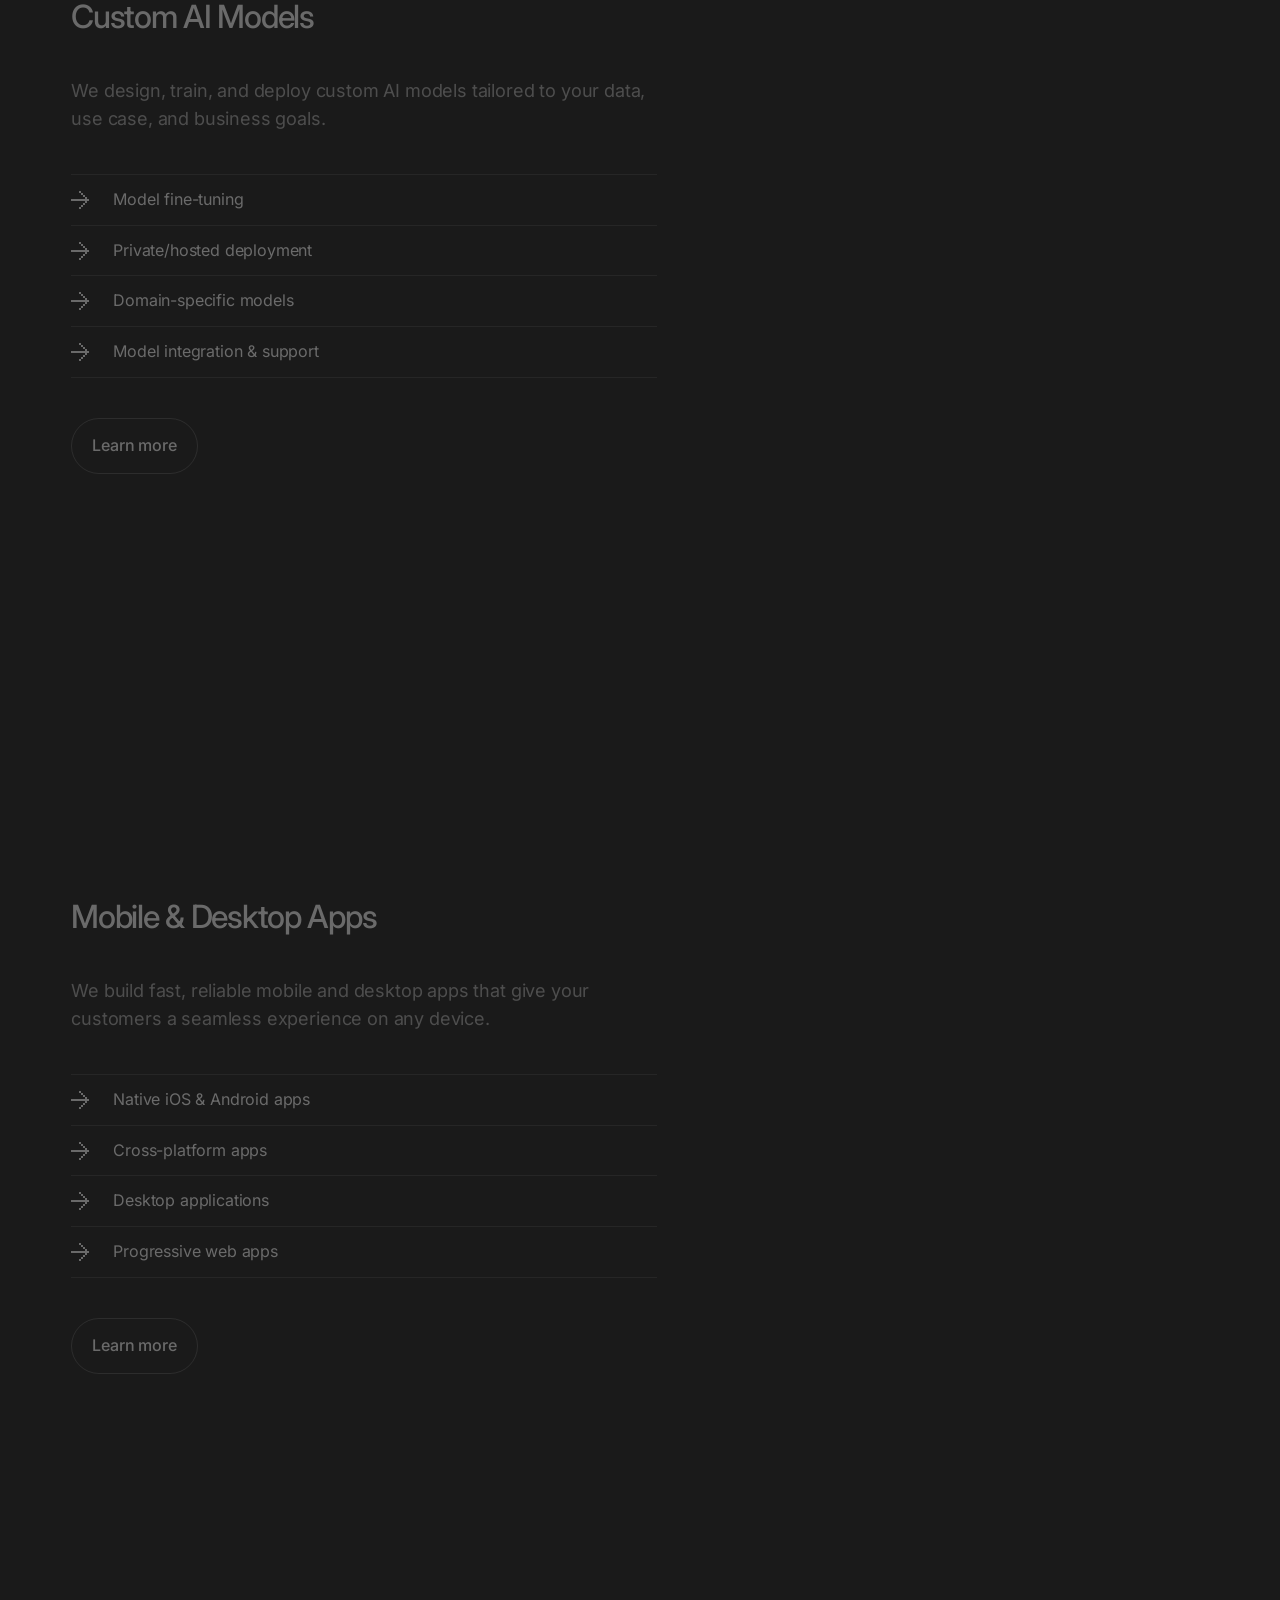
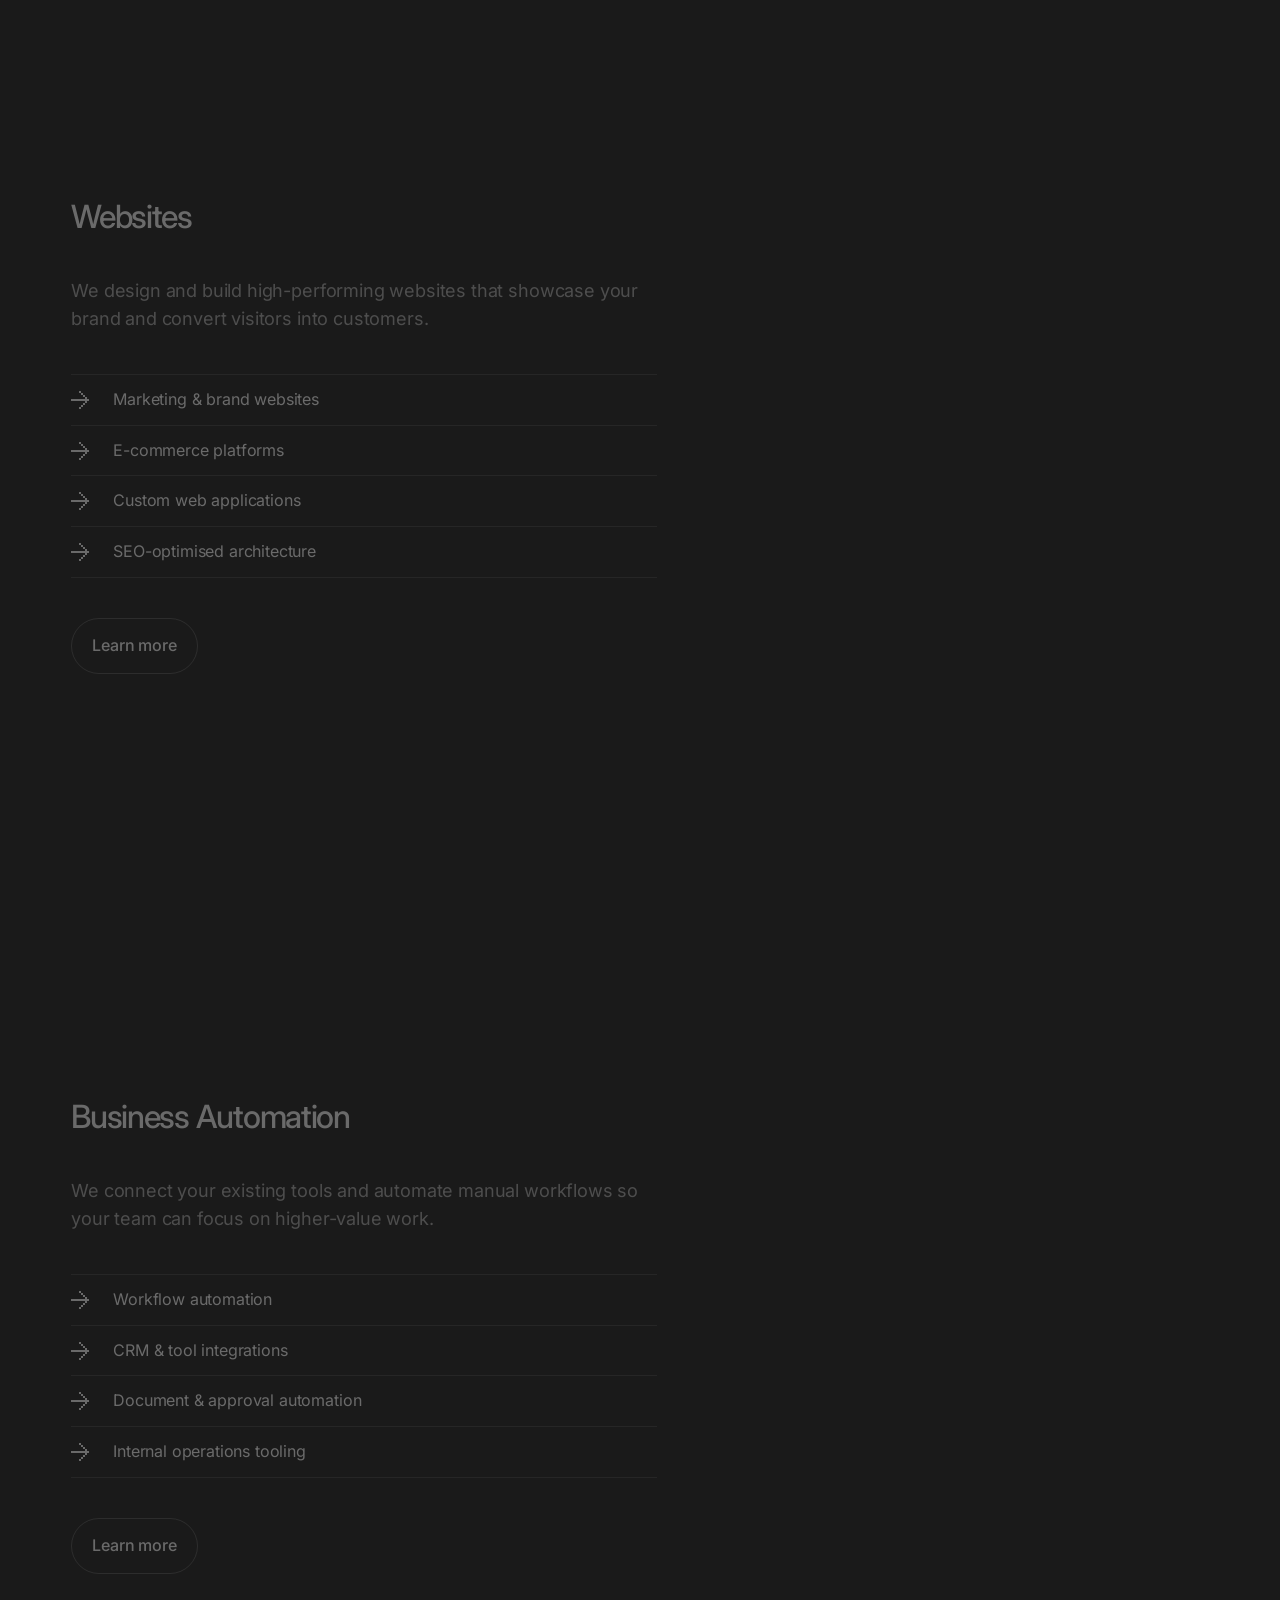
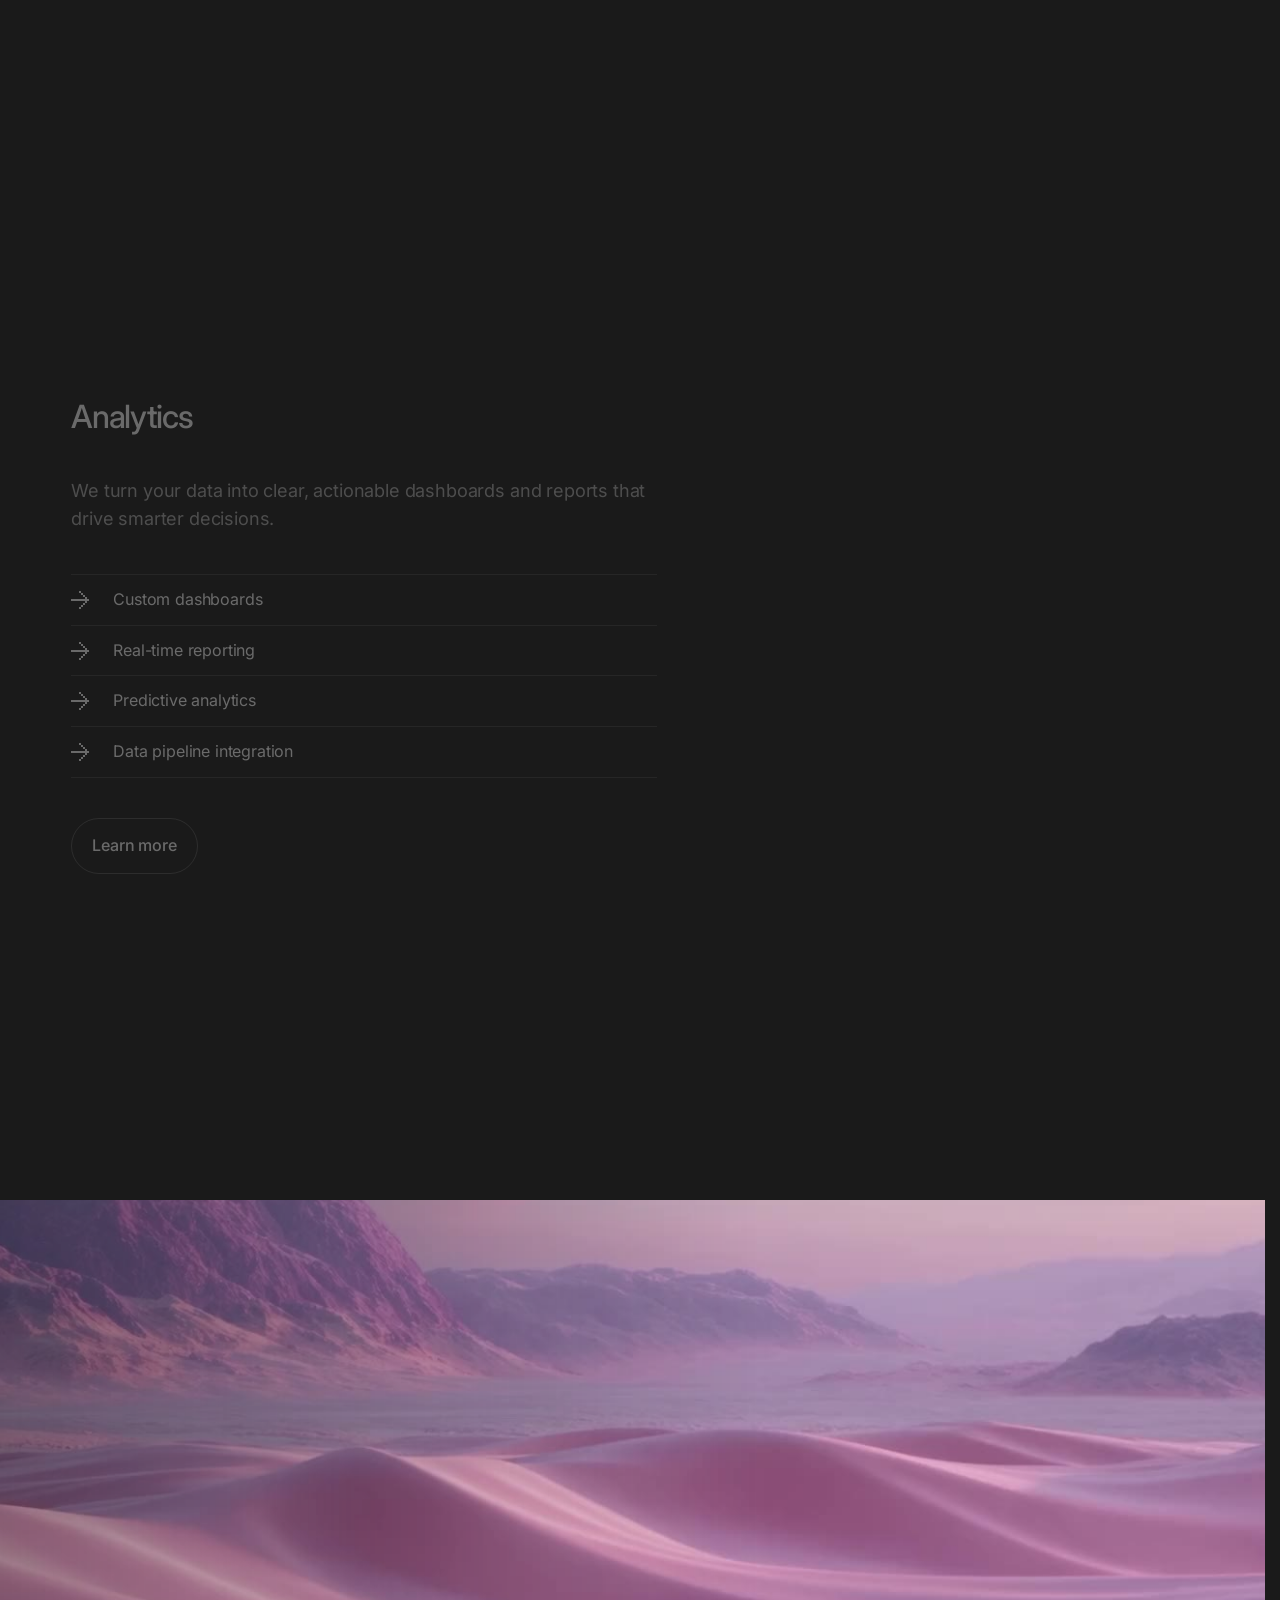
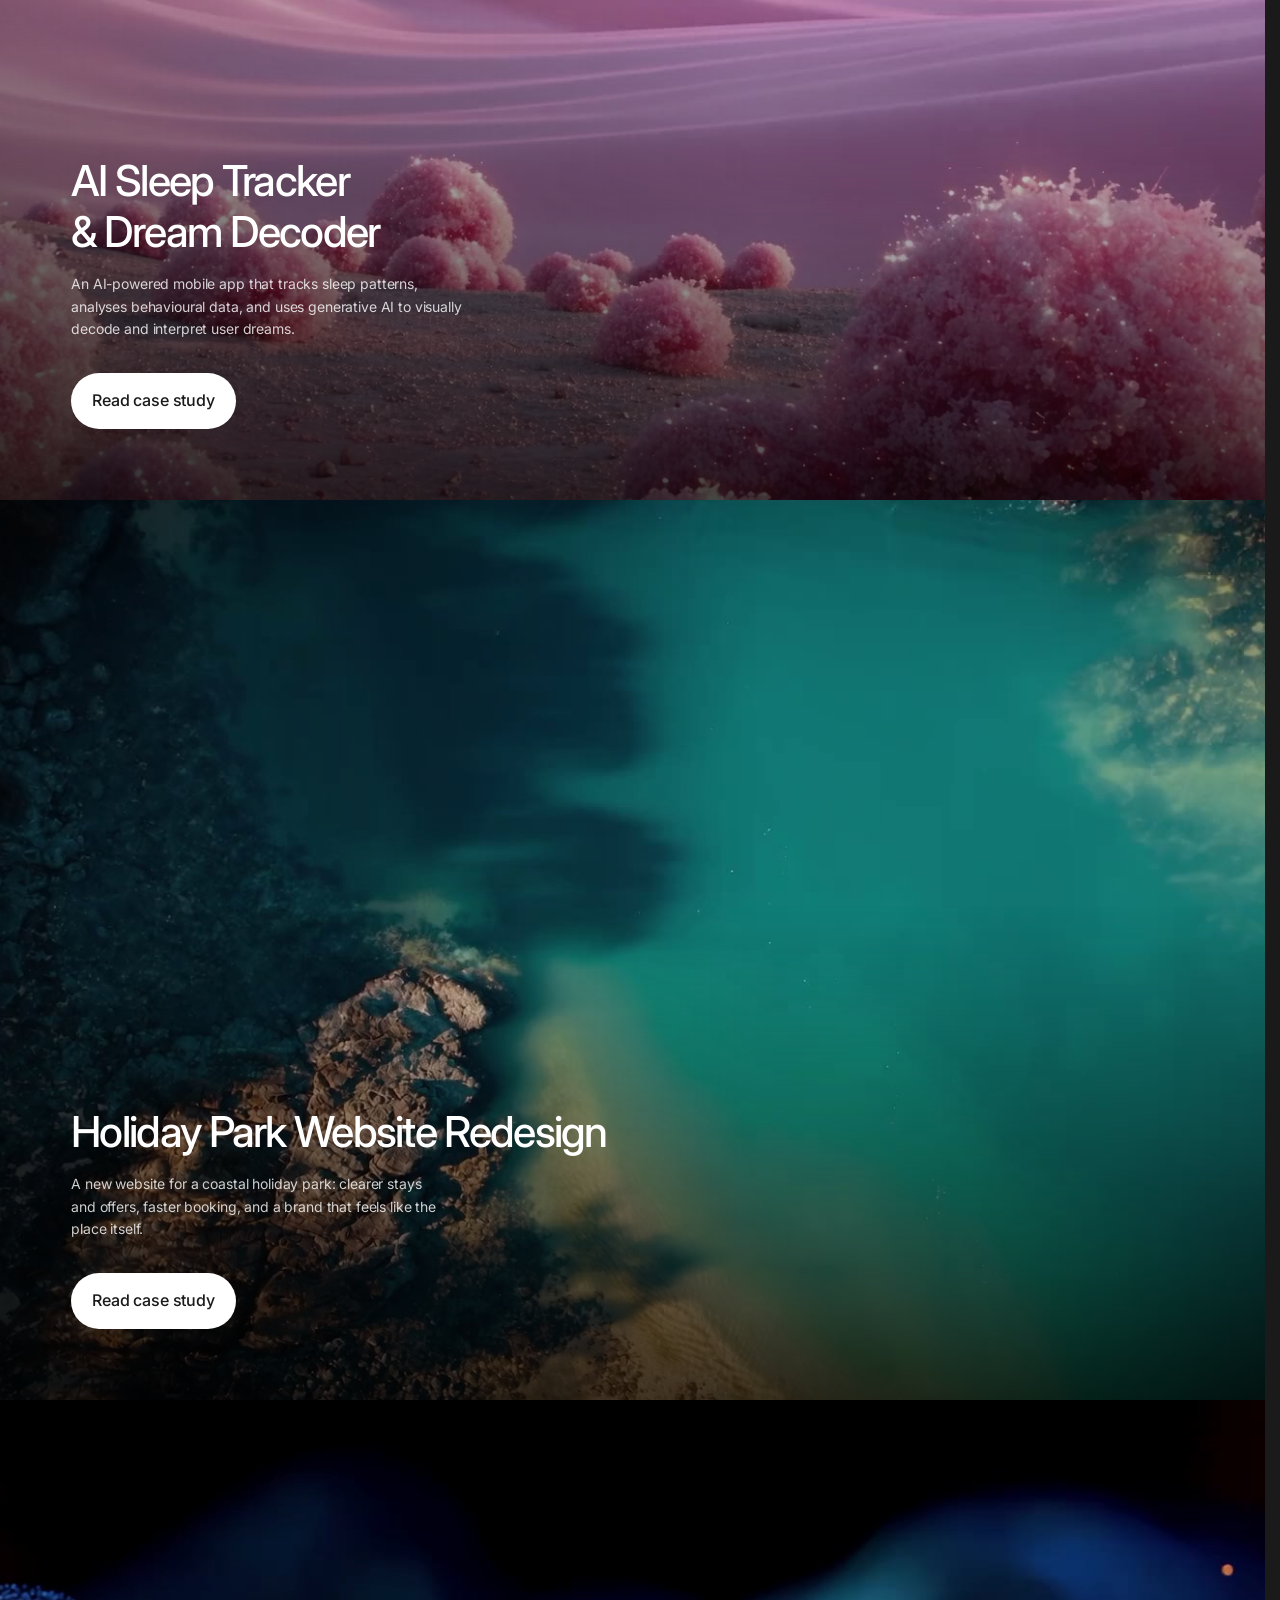
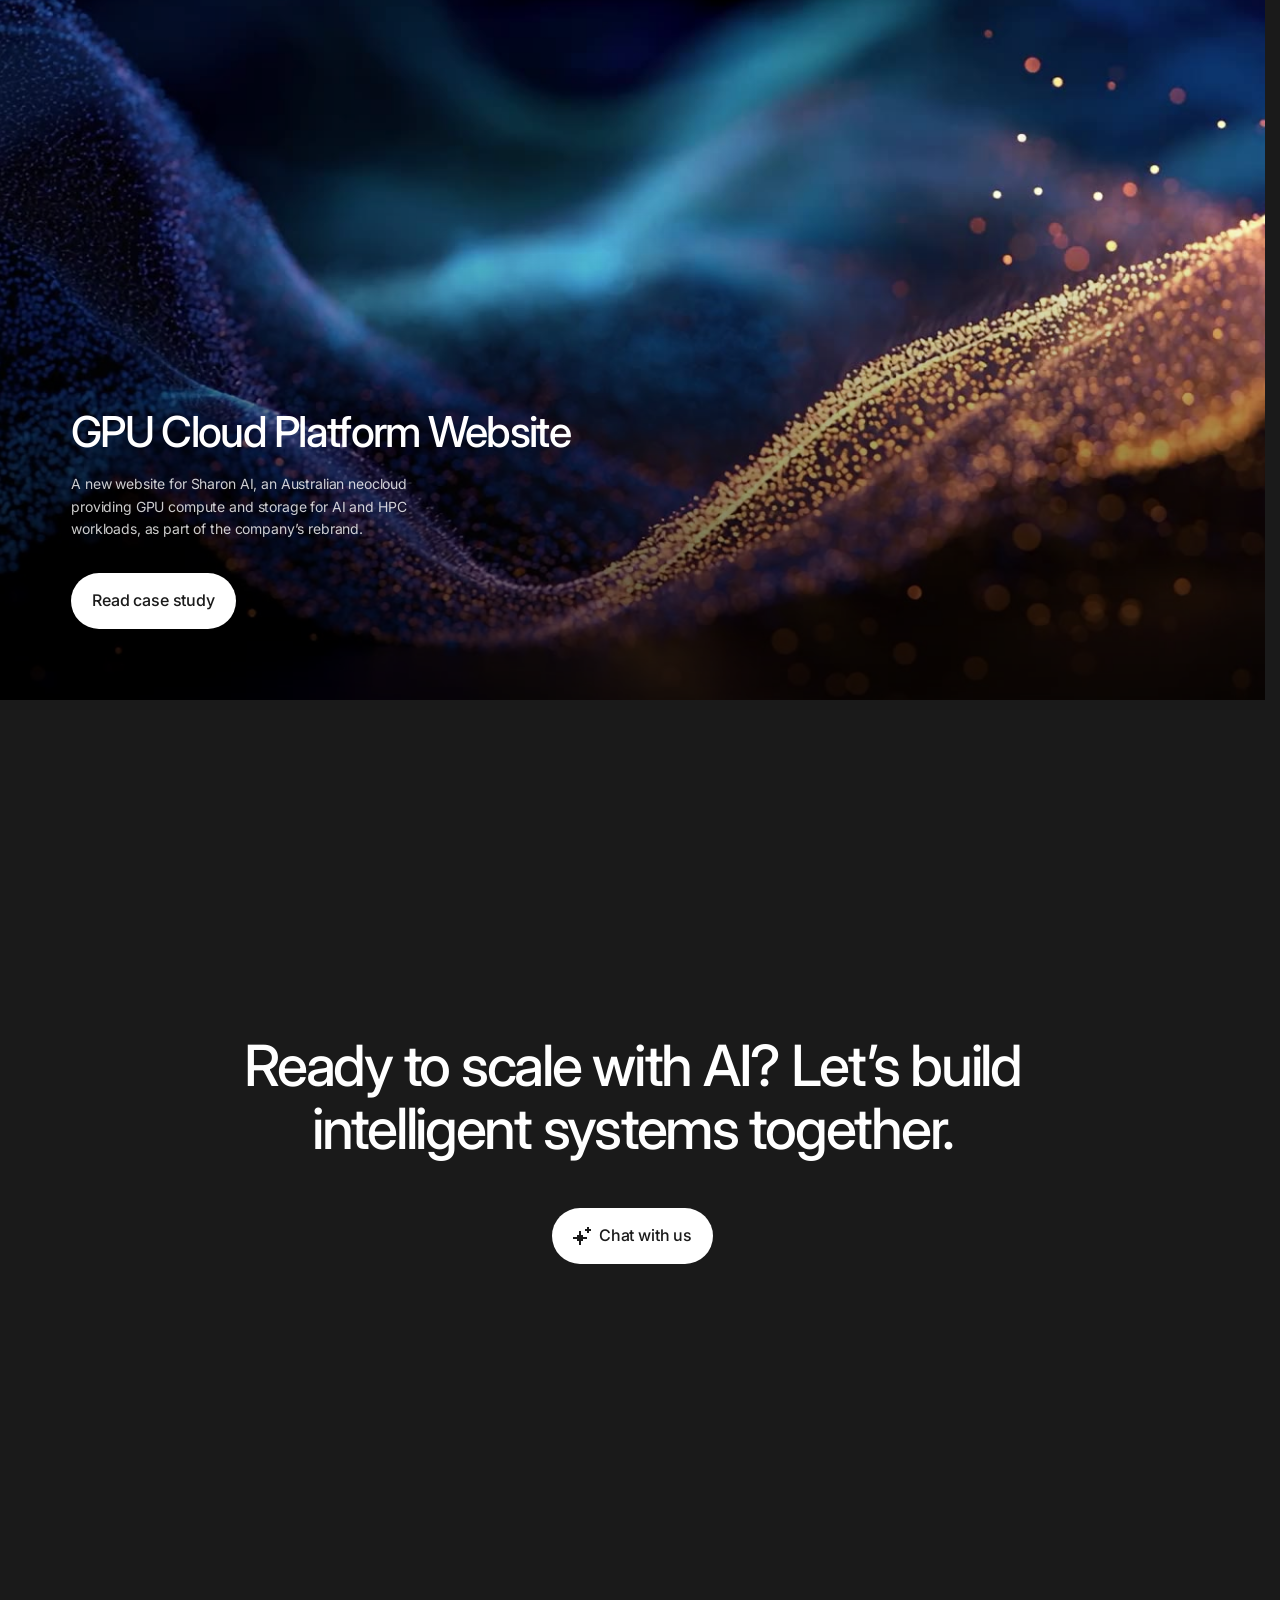
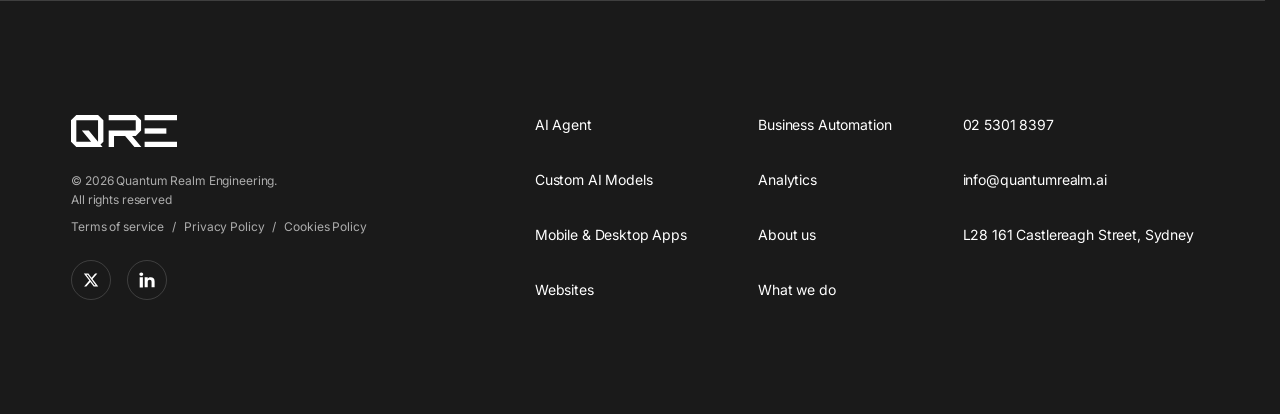
==== commit 8bd18170: "Option 3: sparkles icon on chat buttons, hover on Services crystals Co-Authored-By: Claude Sonnet 5." ====
--- a/option-3/index.html
+++ b/option-3/index.html
@@ -57,7 +57,7 @@
           <li><a class="site-nav__link" href="#contact">Contact</a></li>
         </ul>
       </nav>
-      <button class="button button--outline site-header__cta" type="button" data-drawer-open="consultation">Get in touch</button>
+      <button class="button button--outline site-header__cta" type="button" data-drawer-open="consultation"><span class="button__icon" aria-hidden="true"></span>Get in touch</button>
       <button class="site-header__toggle" type="button" aria-expanded="false" aria-controls="site-nav">Menu</button>
     </div>
   </header>
@@ -322,7 +322,7 @@
         <span class="cta__kicker">Ready to scale with AI?</span>
         Let’s&nbsp;build intelligent systems together.
       </h2>
-      <button class="button button--primary cta__button" type="button" data-drawer-open="consultation">Chat with us</button>
+      <button class="button button--primary cta__button" type="button" data-drawer-open="consultation"><span class="button__icon" aria-hidden="true"></span>Chat with us</button>
     </section>
   </main>
 
--- a/option-3/style.css
+++ b/option-3/style.css
@@ -482,6 +482,19 @@
   transition: background-color 0.3s ease, border-color 0.3s ease, color 0.3s ease;
 }
 
+/* The AI sparkles, before the label of the buttons that open the chat.
+   18 px, so each 2 px square of the icon is one CSS px pair, like the arrow;
+   a mask in currentColor, so it follows the button's tone and hover. */
+.button__icon {
+  flex-shrink: 0;
+  width: 18px;
+  height: 18px;
+  margin-right: 8px;
+  background-color: currentColor;
+  -webkit-mask: url('../assets/icons/sparkles.svg') no-repeat center / 18px 18px;
+          mask: url('../assets/icons/sparkles.svg') no-repeat center / 18px 18px;
+}
+
 .button--primary {
   background-color: var(--paper);
   color: var(--ink);
@@ -734,6 +747,8 @@
 
 .services__crystal {
   position: relative;
+  /* The stage is click-through; only the crystal takes the pointer, for the hover. */
+  pointer-events: auto;
   width: min(100%, calc(100svh - var(--header-h) - 48px), 760px);
   aspect-ratio: 1;
 }
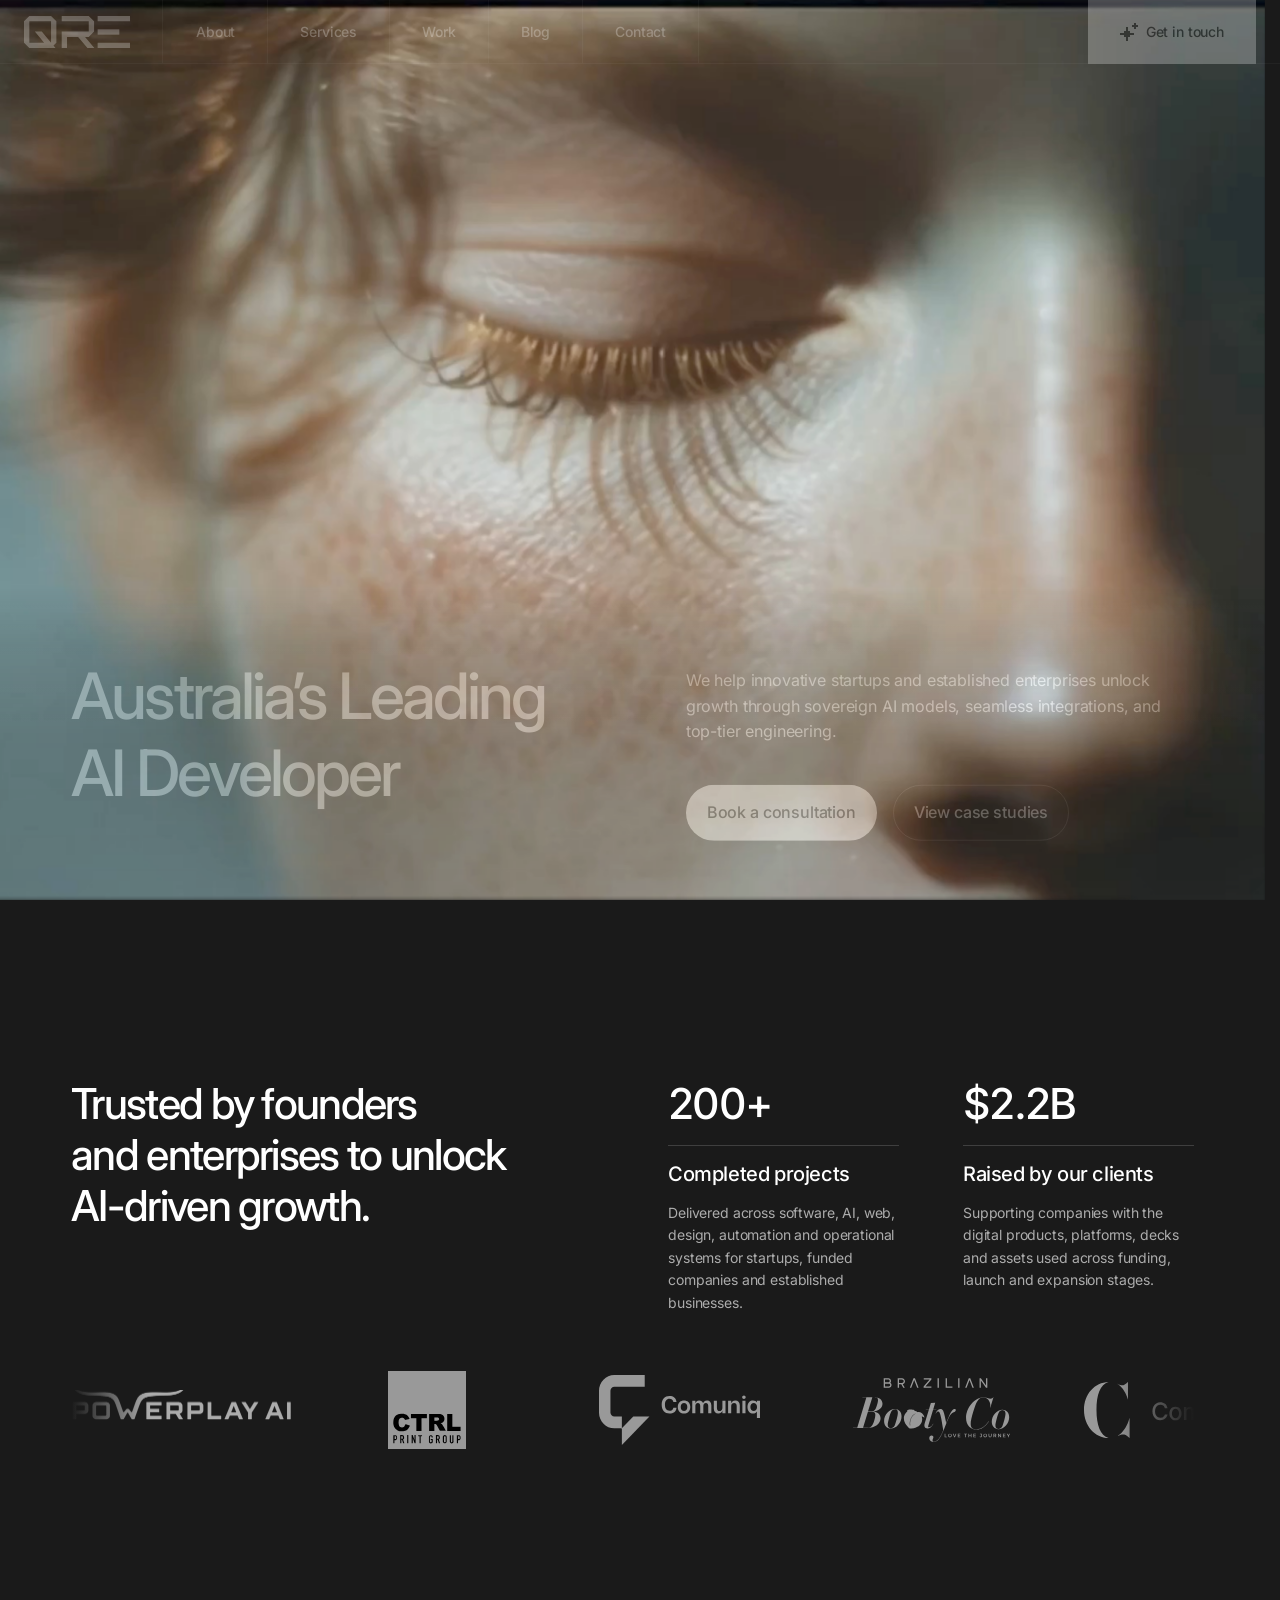
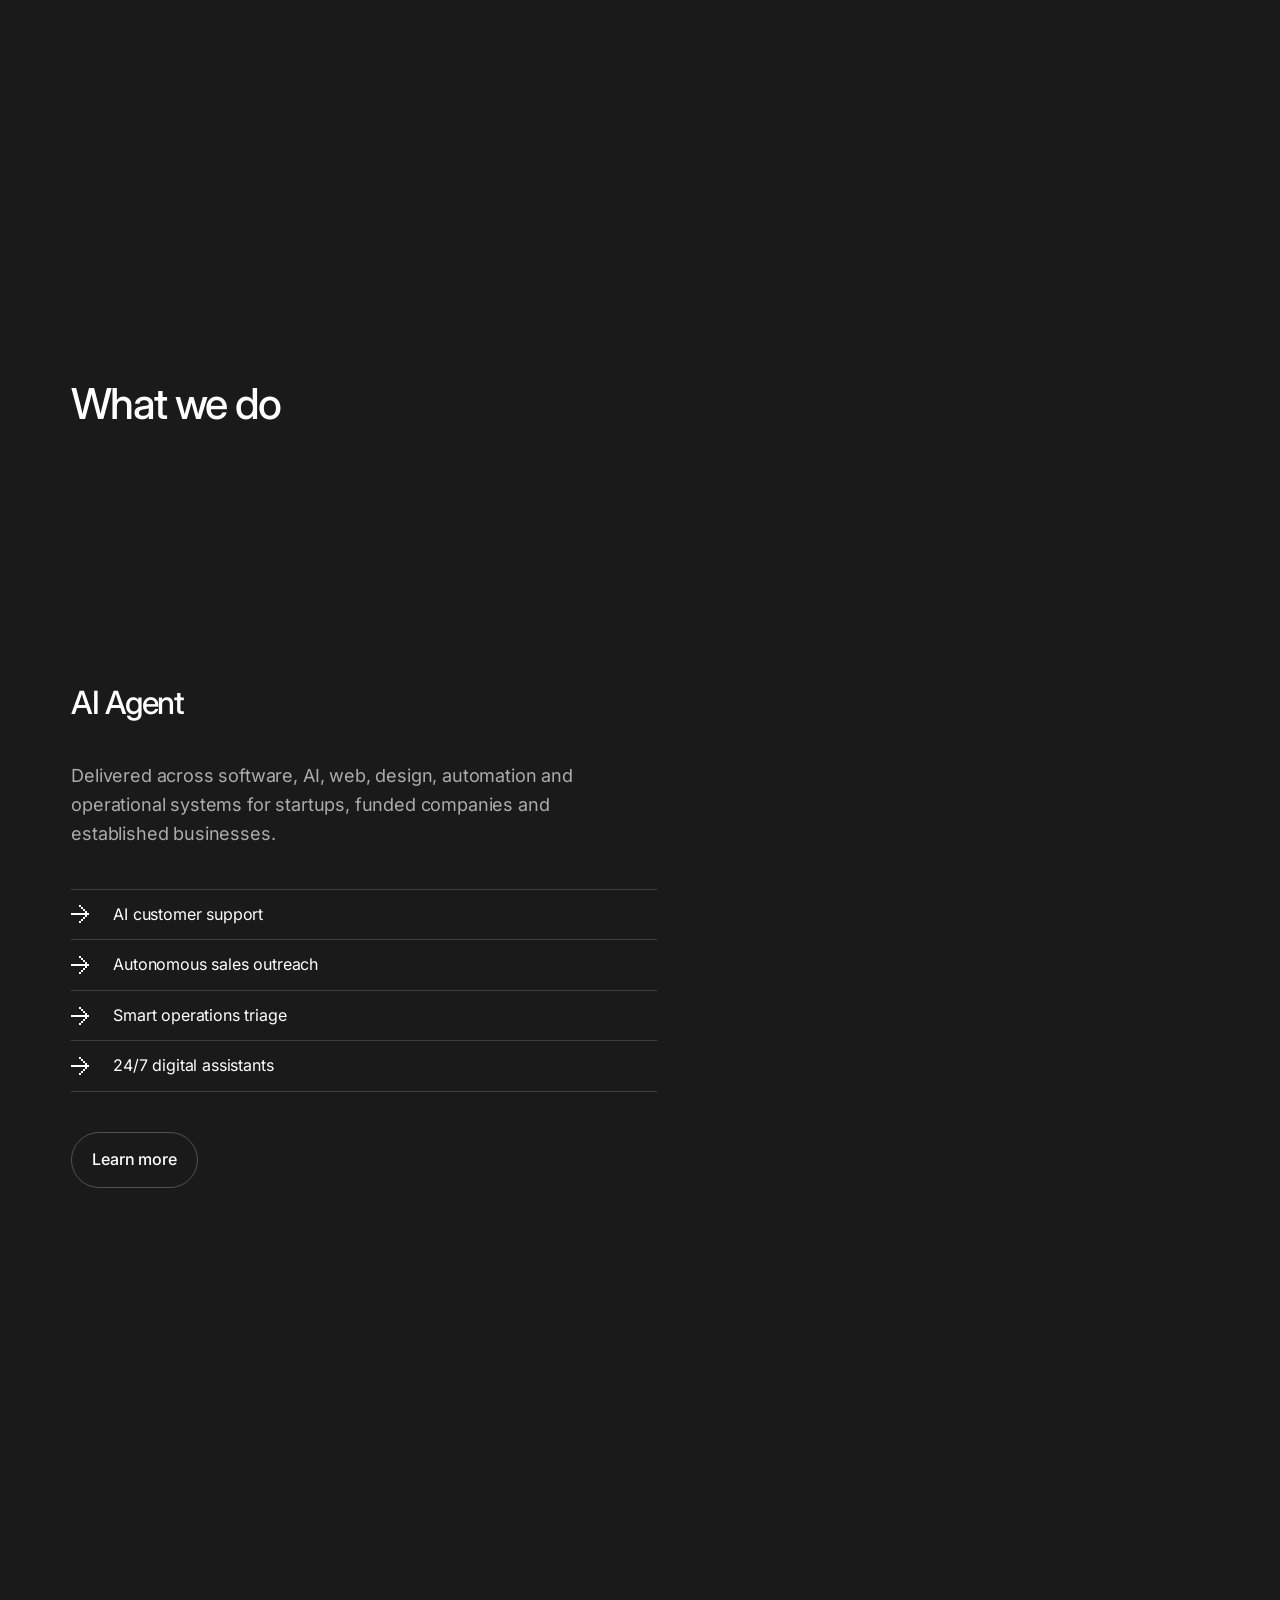
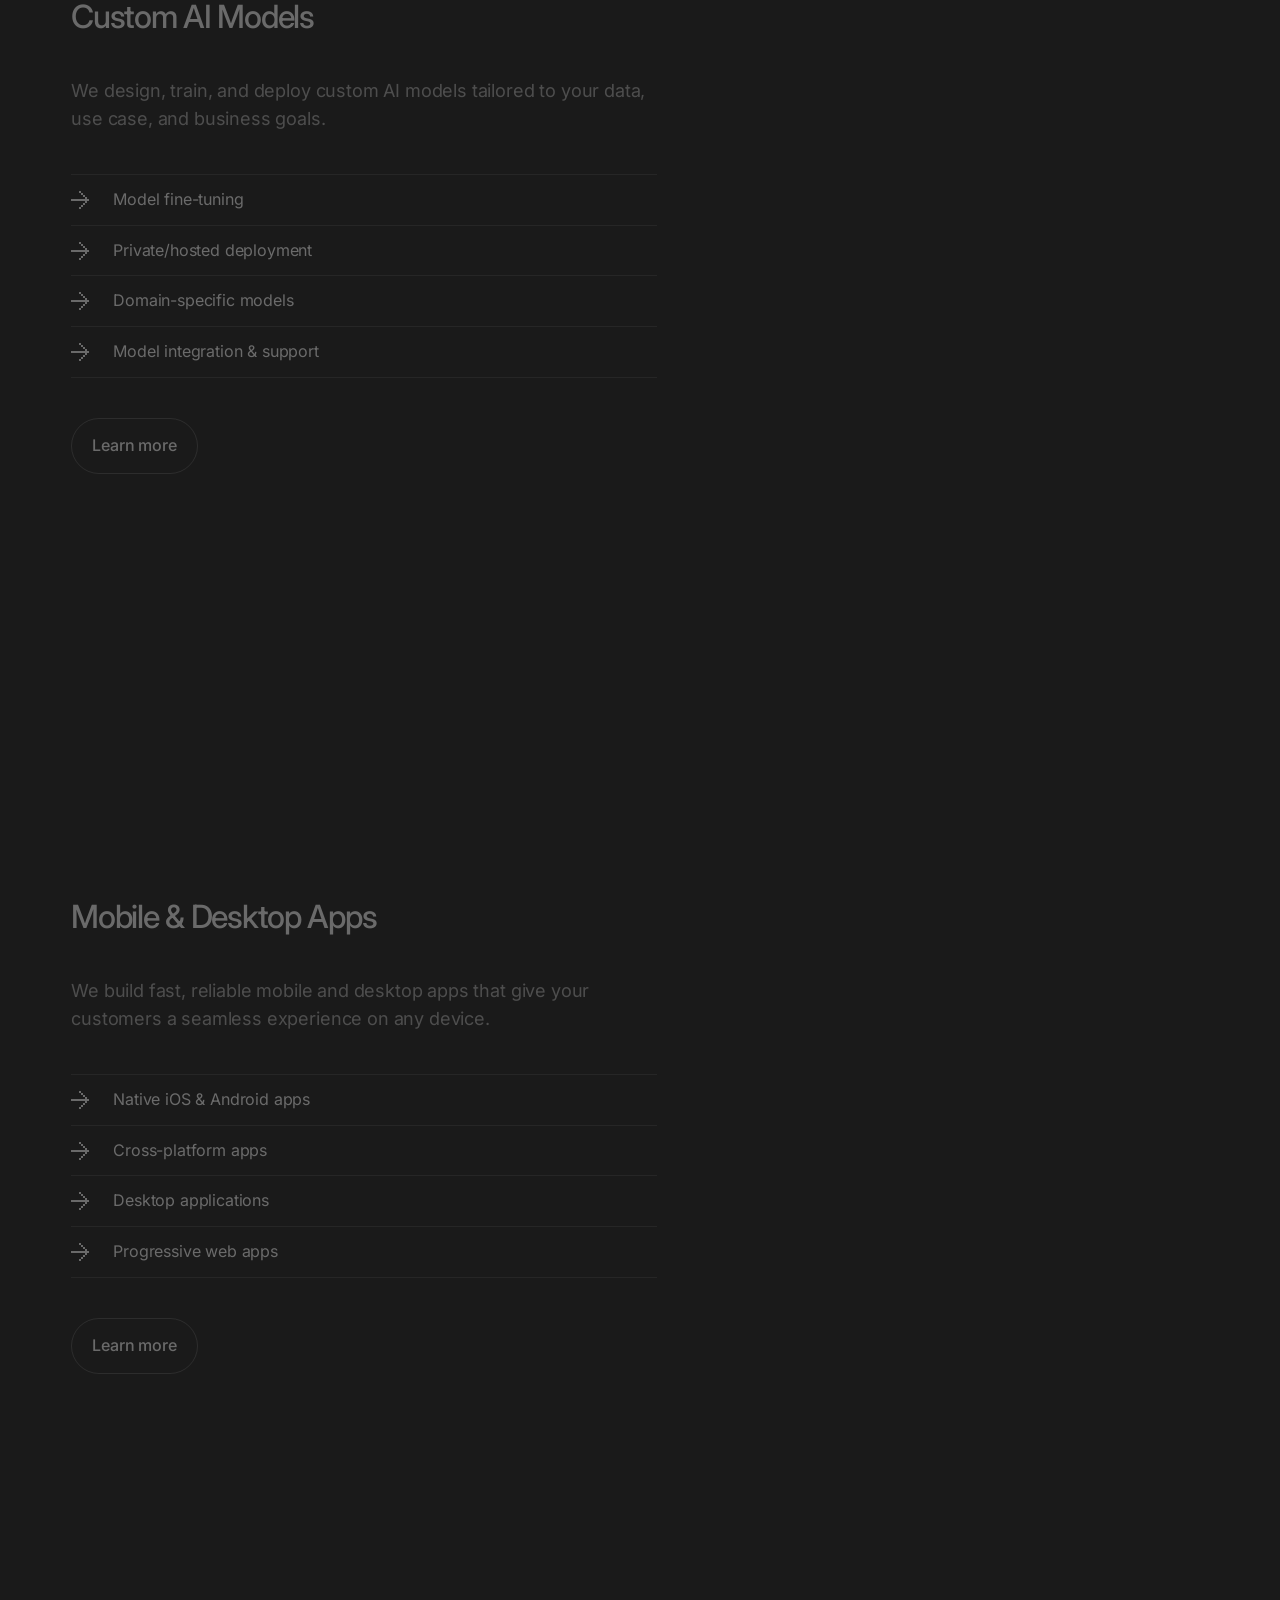
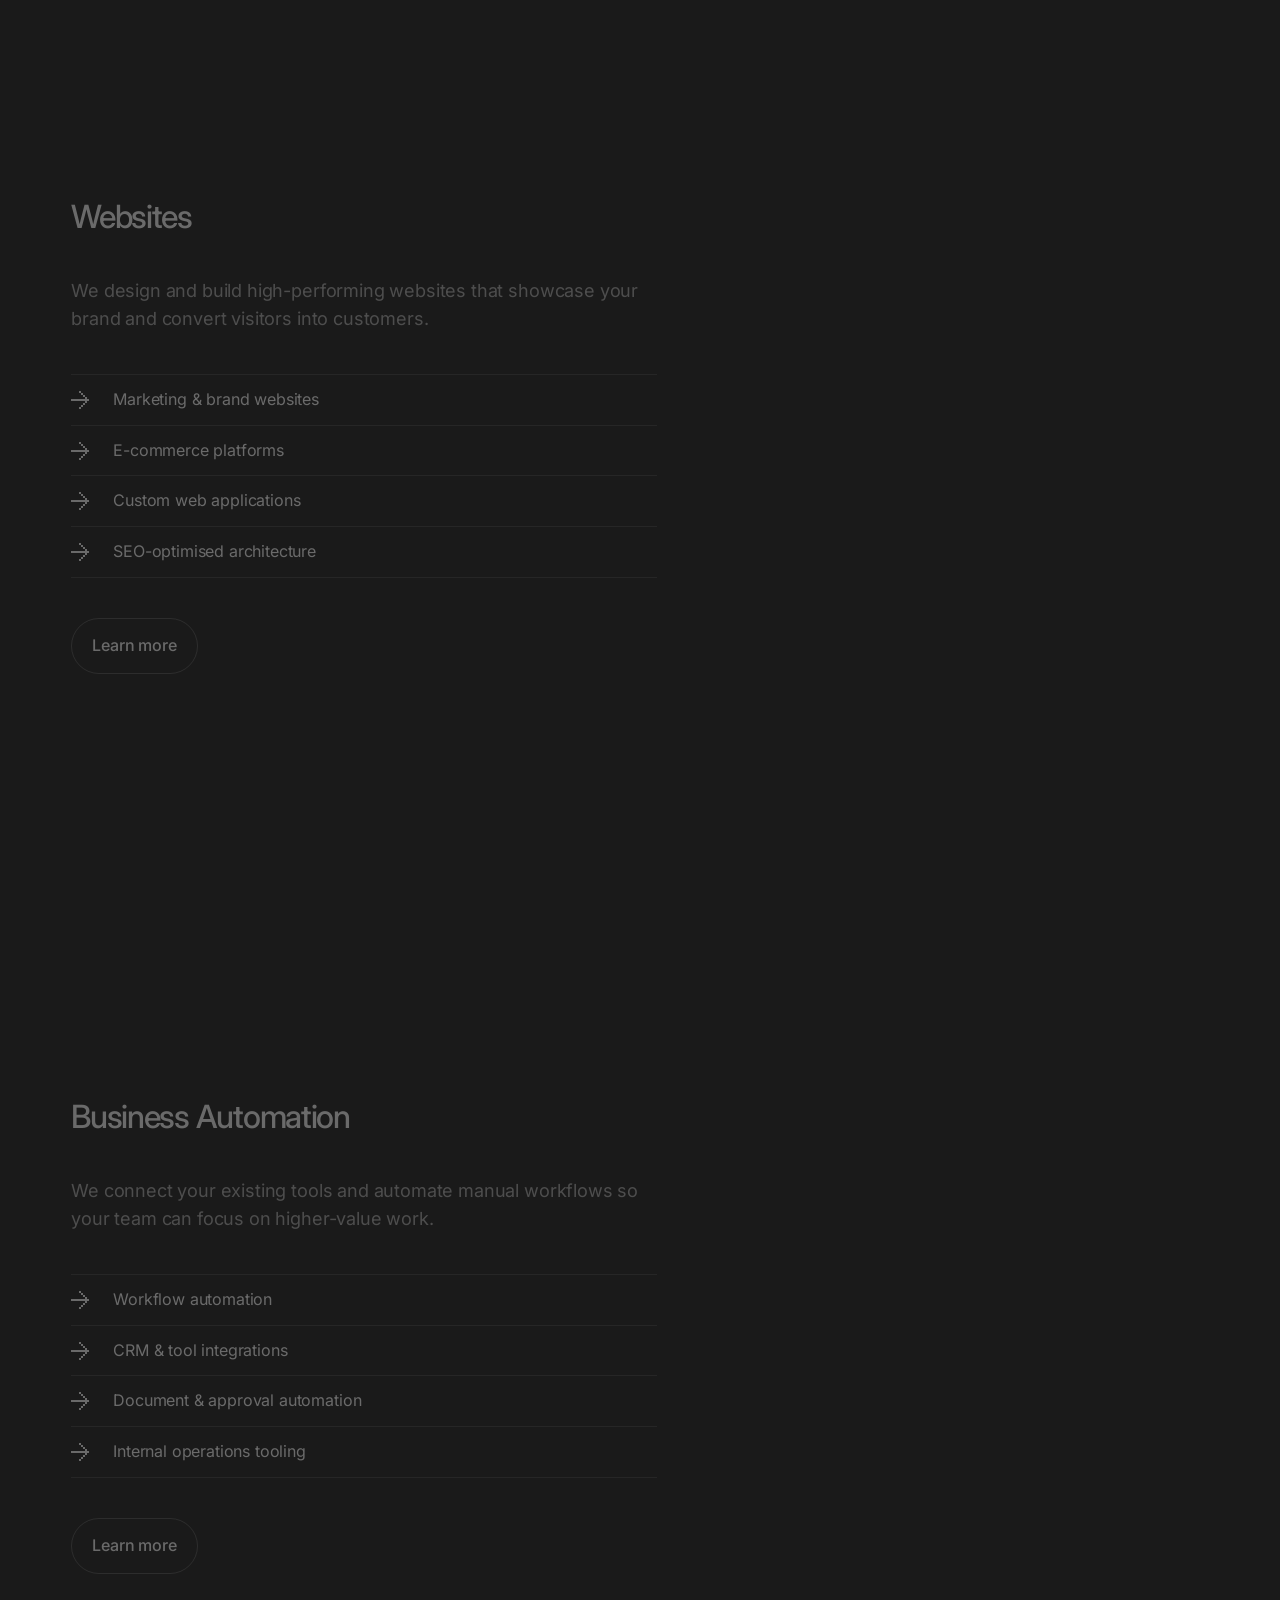
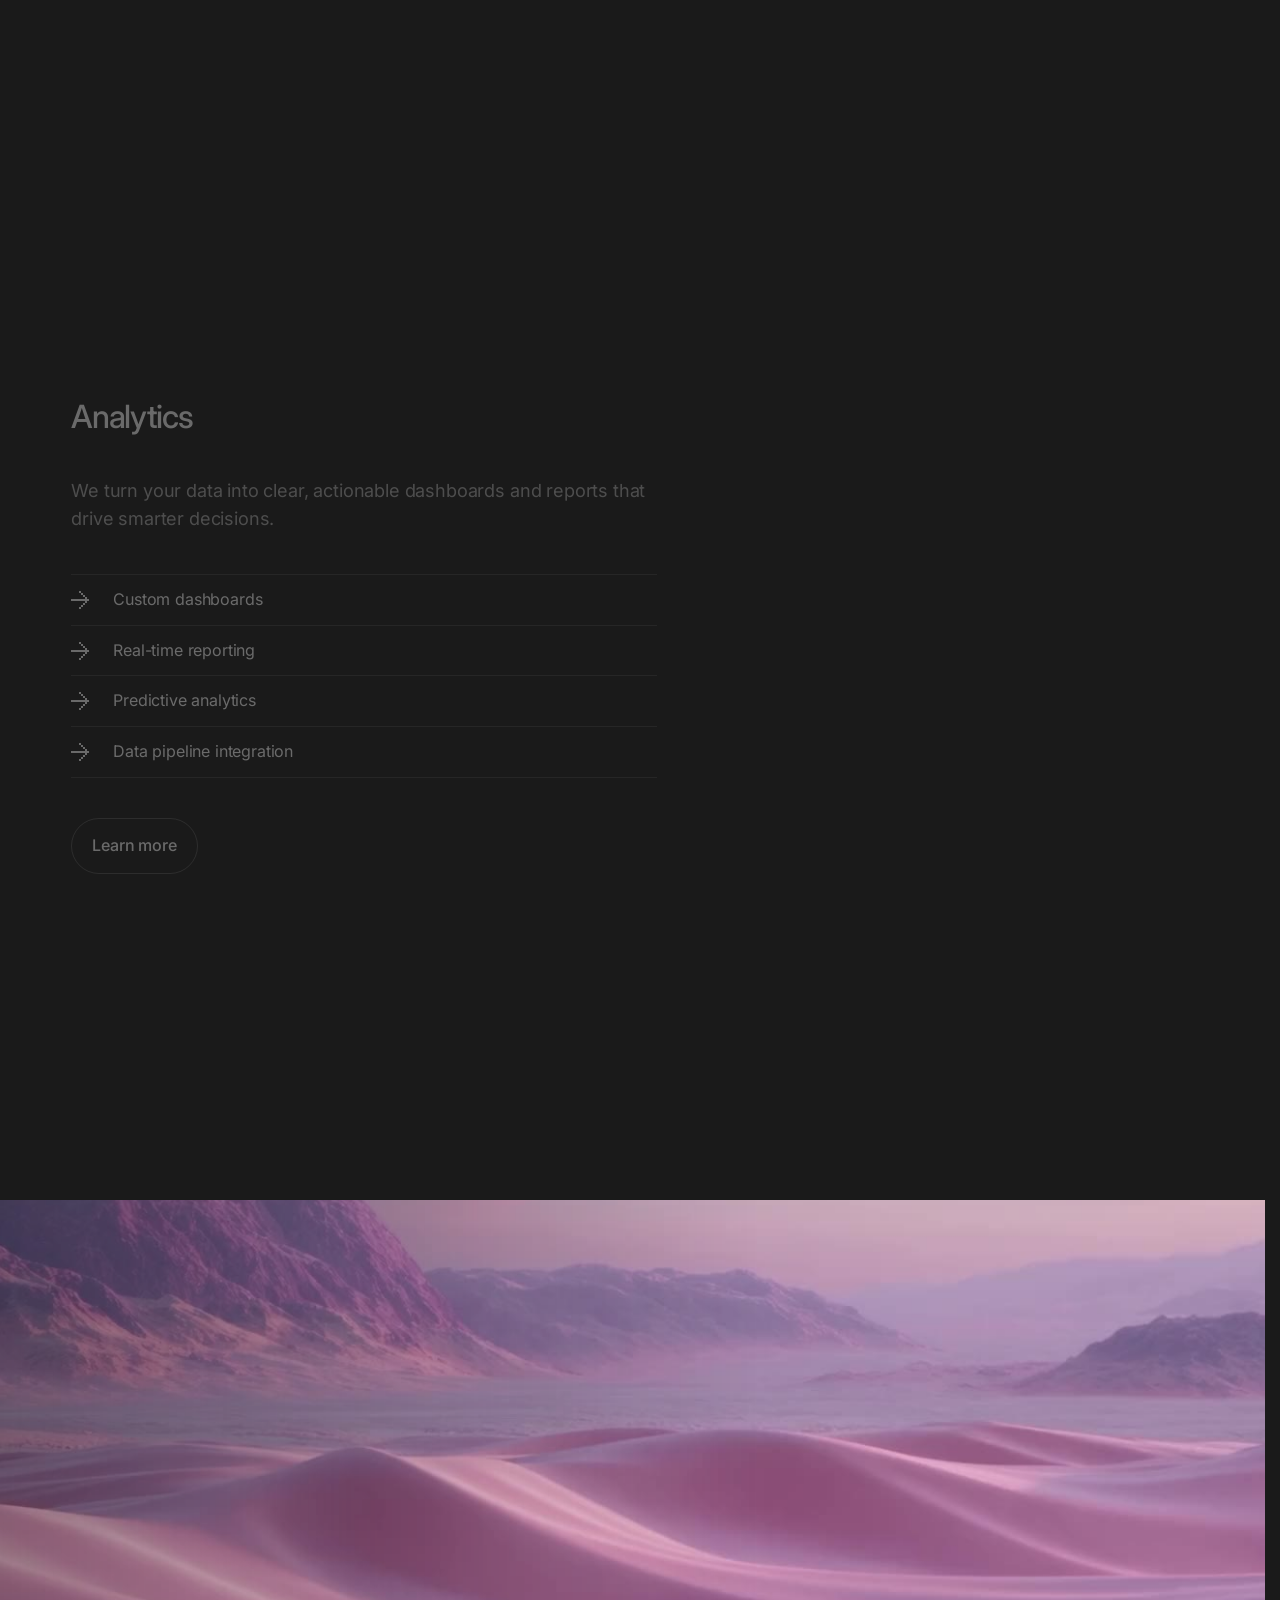
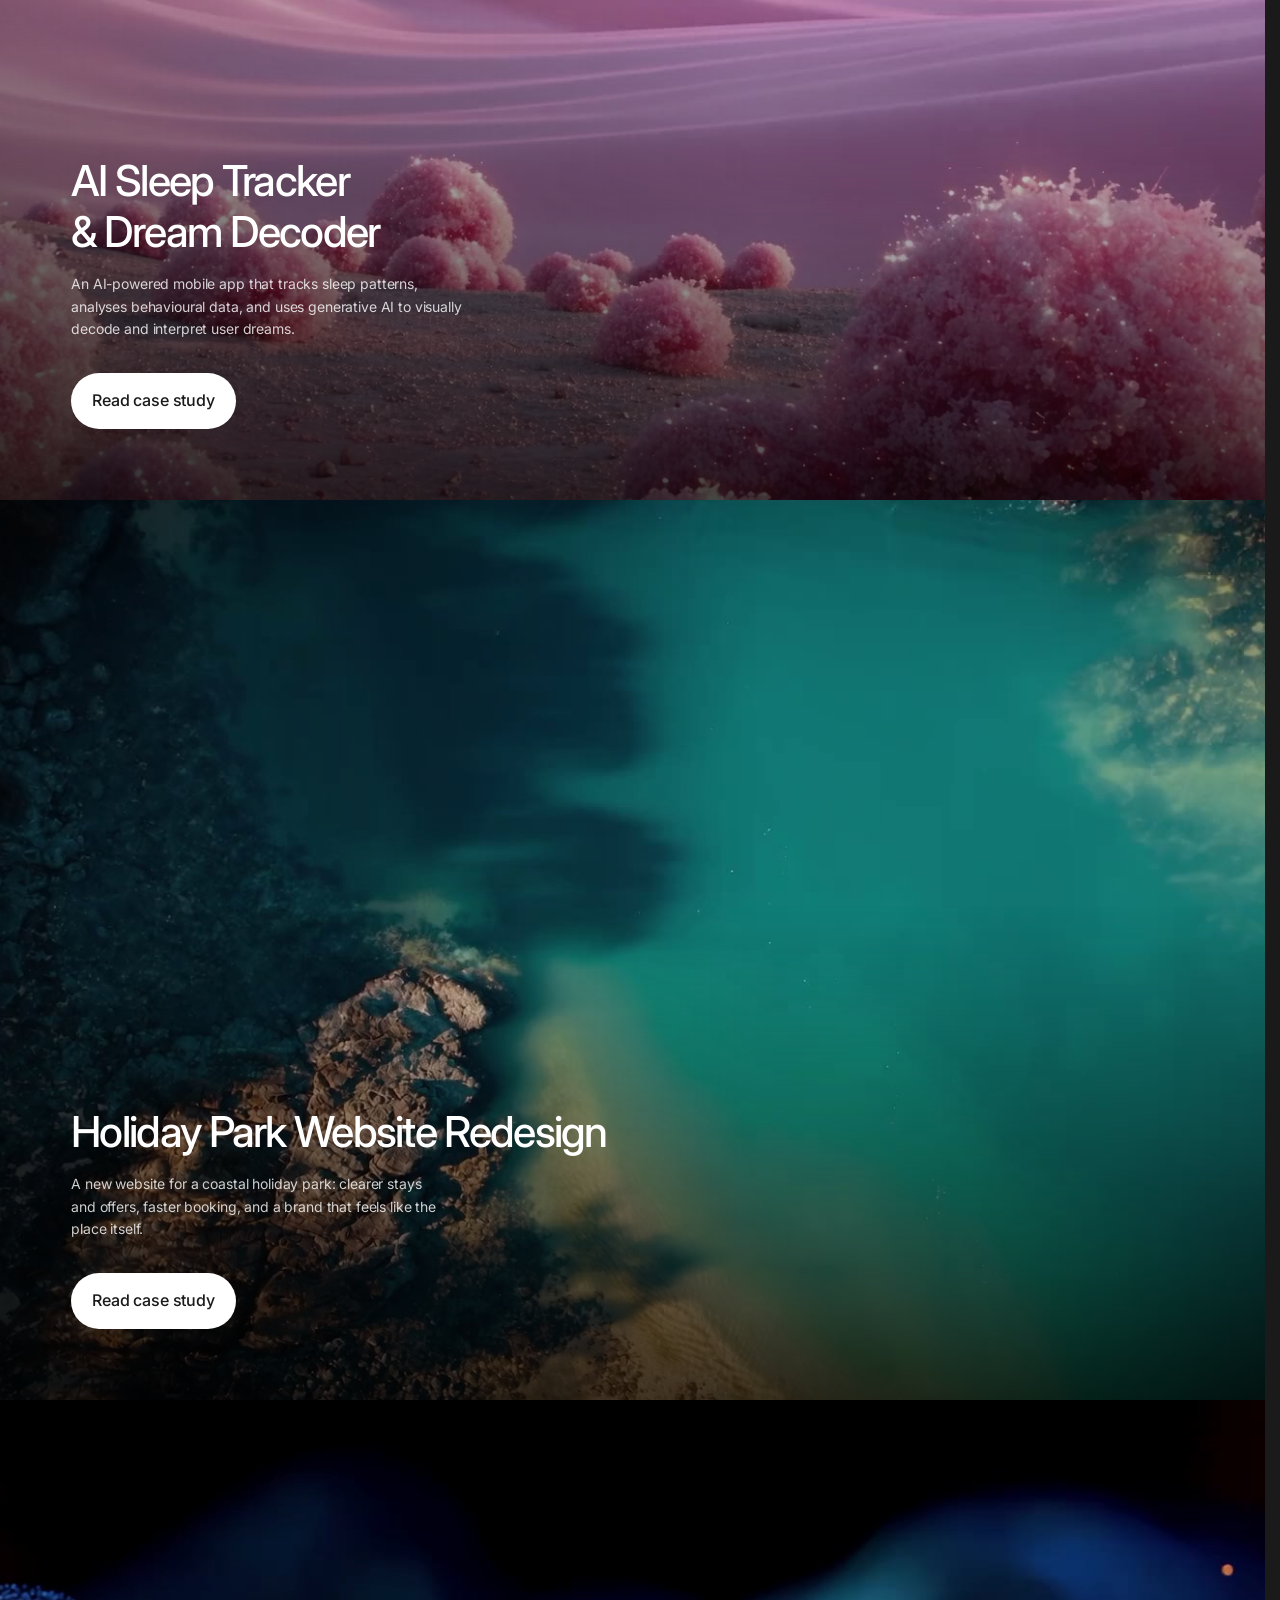
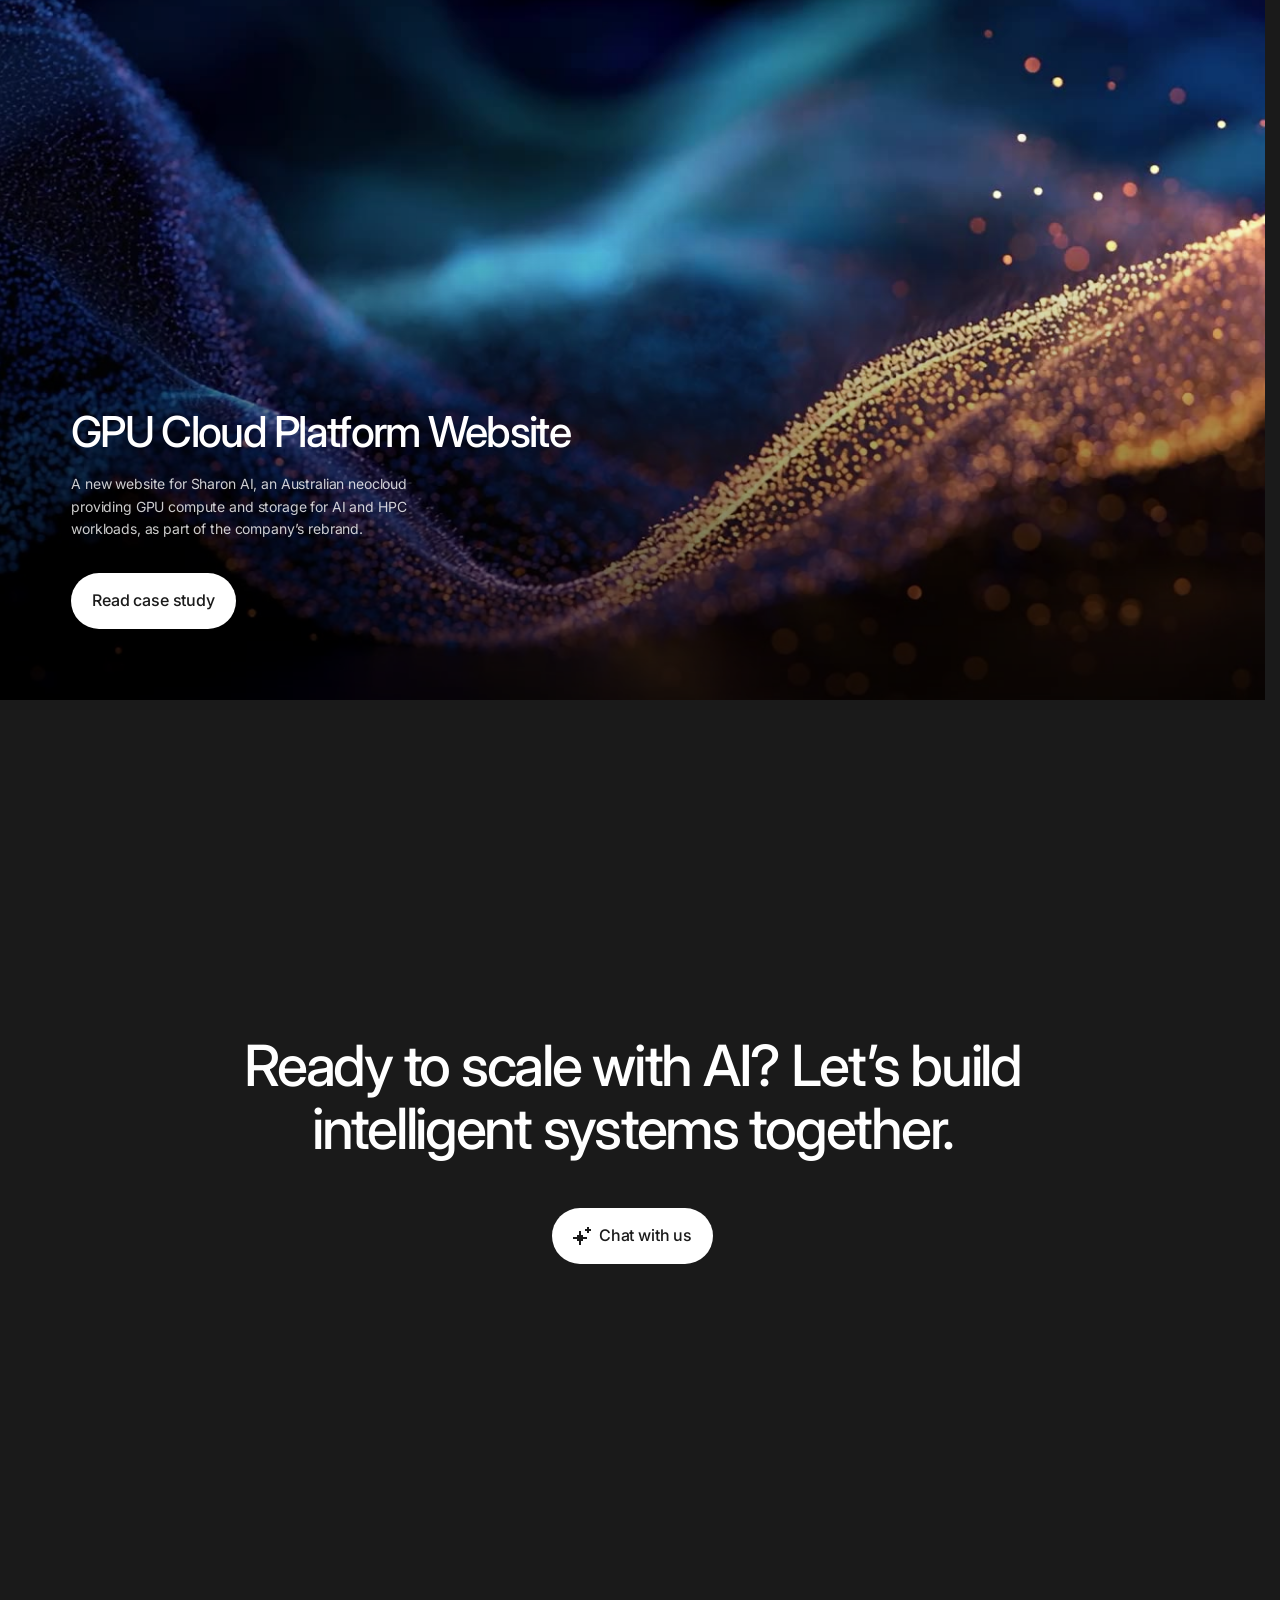
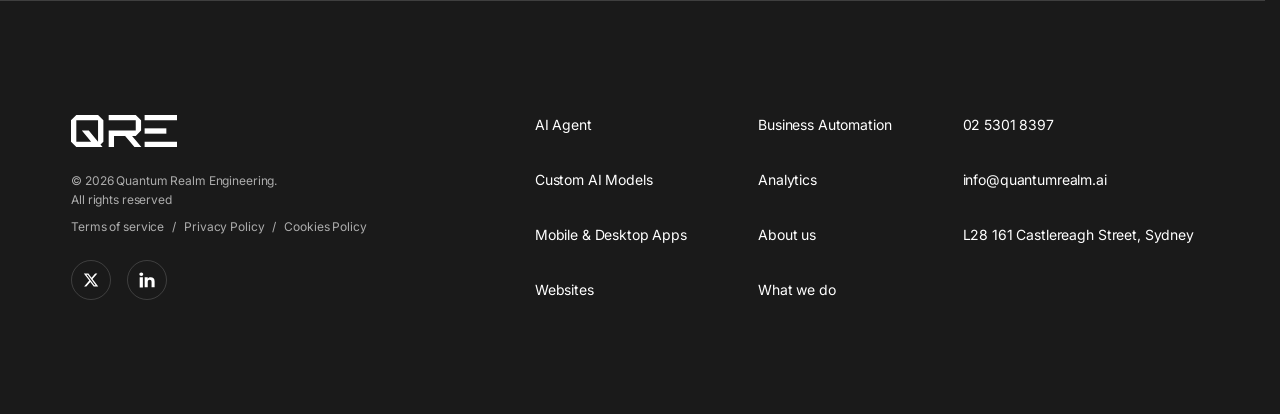
==== commit b5d17f26: "Option 3: header restyled (nav cells, full-height white CTA cell) Co-Authored-By: Claude Sonnet 5.5 " ====
--- a/option-3/index.html
+++ b/option-3/index.html
@@ -57,7 +57,7 @@
           <li><a class="site-nav__link" href="#contact">Contact</a></li>
         </ul>
       </nav>
-      <button class="button button--outline site-header__cta" type="button" data-drawer-open="consultation"><span class="button__icon" aria-hidden="true"></span>Get in touch</button>
+      <button class="button button--primary site-header__cta" type="button" data-drawer-open="consultation"><span class="button__icon" aria-hidden="true"></span>Get in touch</button>
       <button class="site-header__toggle" type="button" aria-expanded="false" aria-controls="site-nav">Menu</button>
     </div>
   </header>
--- a/option-3/style.css
+++ b/option-3/style.css
@@ -55,6 +55,7 @@
   --paper: #FFFFFF;
   --line: rgb(26 26 26 / 0.16);
   --line-inverse: rgb(255 255 255 / 0.08);
+  --header-line: rgb(255 255 255 / 0.16);
 
   --surface: var(--paper);
   --on-surface: var(--ink);
@@ -187,15 +188,25 @@
   z-index: 20;
   display: flex;
   align-items: center;
-  justify-content: space-between;
   height: var(--header-h);
-  padding-inline: var(--gutter);
-  border-bottom: 1px solid transparent;
+  padding-inline: 24px;
   background-color: transparent;
   color: var(--paper);
   opacity: var(--copy);
   pointer-events: none;
-  transition: background-color 0.3s var(--ease-out), border-color 0.3s var(--ease-out);
+  transition: background-color 0.3s var(--ease-out);
+}
+
+/* The bottom line, full width, over the hero too. */
+.site-header::after {
+  content: '';
+  position: absolute;
+  right: 0;
+  bottom: 0;
+  left: 0;
+  height: 1px;
+  background-color: var(--header-line);
+  pointer-events: none;
 }
 
 /* Clickable once the intro has brought the bar in. Reduced motion is on from the first paint. */
@@ -209,7 +220,6 @@
 }
 
 .site-header.is-solid {
-  border-bottom-color: var(--line-inverse);
   background-color: var(--hero-bg);
 }
 
@@ -226,26 +236,41 @@
 
 .site-header__logo {
   flex-shrink: 0;
-}
-
+  margin-right: 32px;
+}
+
+/* Nav on the left after the logo, CTA cell at the right end. Cells are 63 px
+   (the 1 px bar line stays visible under them); the CTA is the full 64. */
 .site-header__tools {
   display: flex;
-  align-items: center;
-  gap: 28px;
+  flex: 1;
+  align-items: stretch;
+  align-self: stretch;
   min-width: 0;
 }
 
 .site-nav__list {
   display: flex;
-  align-items: center;
-  gap: 28px;
+  align-items: stretch;
+  height: calc(100% - 1px);
   margin: 0;
-  padding: 0;
+  padding: 0 0 0 1px;
+  border-left: 1px solid var(--header-line);
+  box-sizing: content-box;
   list-style: none;
+}
+
+.site-nav {
+  height: 100%;
+}
+
+.site-nav__list li {
+  display: flex;
 }
 
 .site-nav__link,
 .site-header__toggle {
+  position: relative;
   display: inline-flex;
   align-items: center;
   gap: 8px;
@@ -256,27 +281,46 @@
   line-height: 20px;
   letter-spacing: var(--tracking-body);
   text-decoration: none;
-  transition: opacity 0.2s var(--ease-out);
+}
+
+.site-nav__link {
+  padding-inline: 32px;
+  border-right: 1px solid var(--header-line);
+  cursor: pointer;
+}
+
+/* Hover: a line in the text colour drawn along the cell's bottom edge. */
+.site-nav__link::after {
+  content: '';
+  position: absolute;
+  right: 0;
+  bottom: 0;
+  left: 0;
+  height: 1px;
+  background-color: currentColor;
+  transform: scaleX(0);
+  transform-origin: left;
+  transition: transform 0.4s var(--ease-in-out);
 }
 
 @media (hover: hover) {
-  .site-nav__link:hover {
-    opacity: 0.72;
-  }
-}
-
-.site-nav__link {
-  cursor: pointer;
+  .site-nav__link:hover::after {
+    transform: scaleX(1);
+  }
+}
+
+.site-nav__link:focus-visible::after {
+  transform: scaleX(1);
 }
 
 .site-header__toggle {
   display: none;
-  padding: 8px 0;
+  padding: 0 16px;
   border: 0;
+  border-left: 1px solid var(--header-line);
   background: none;
   cursor: pointer;
 }
-
 
 /* --------------------------------------------------------------------------
    Hero — a 100svh frame. The intro (site.js CONFIG.mask) zooms the logo
@@ -513,13 +557,30 @@
   }
 }
 
-/* The header bar is 64 px. The shared pill is 56 px, which fills it;
-   this one sits in the bar instead. */
+/* The header CTA is a full-height white cell at the bar's right end: 64 px,
+   flush with the bar line, square corners. */
 .button.site-header__cta {
-  height: 40px;
-  padding-inline: 16px;
+  height: var(--header-h);
+  margin-left: auto;
+  padding-inline: 32px;
+  border: 0;
+  border-radius: 0;
+  background-color: var(--paper);
+  color: var(--ink);
   font-size: 14px;
   line-height: 20px;
+}
+
+@media (hover: hover) {
+  .button.site-header__cta:hover {
+    background-color: rgb(255 255 255 / 0.88);
+  }
+}
+
+.button.site-header__cta:focus-visible {
+  outline: 2px solid var(--paper);
+  outline-offset: -6px;
+  box-shadow: inset 0 0 0 4px var(--ink);
 }
 
 :root.tone-ready .button {
@@ -1700,34 +1761,22 @@
    Responsive
    -------------------------------------------------------------------------- */
 
-@media (max-width: 1279px) {
-  .button.site-header__cta {
-    height: 44px;
-  }
-
-  .site-nav__link {
-    min-height: 44px;
-  }
-}
-
 @media (max-width: 960px) {
   .site-header__tools {
-    gap: var(--space-sm);
+    justify-content: flex-end;
   }
 
   .button.site-header__cta {
-    height: 44px;
-    padding-inline: var(--space-sm);
-    font-size: 14px;
+    margin-left: 0;
+    padding-inline: 20px;
   }
 
   .site-header__toggle {
     display: inline-flex;
     align-items: center;
     justify-content: center;
-    min-width: 44px;
-    min-height: 44px;
-    padding: 0;
+    height: var(--header-h);
+    padding-bottom: 1px;
   }
 
   .site-nav {
@@ -1736,13 +1785,13 @@
     left: 0;
     right: 0;
     display: none;
-    padding: 8px var(--gutter) 24px;
+    height: auto;
+    padding: 8px 24px 24px;
     border-bottom: 1px solid var(--line-inverse);
     background-color: var(--hero-bg);
   }
 
   .site-header.is-open {
-    border-bottom-color: var(--line-inverse);
     background-color: var(--hero-bg);
     transition-duration: 0s;
   }
@@ -1754,12 +1803,21 @@
   .site-nav__list {
     flex-direction: column;
     align-items: stretch;
+    height: auto;
+    padding: 0;
+    border-left: 0;
     width: auto;
   }
 
   .site-nav__link {
     width: 100%;
-    padding-block: 12px;
+    min-height: 44px;
+    padding: 12px 0;
+    border-right: 0;
+  }
+
+  .site-nav__link::after {
+    display: none;
   }
 }
 
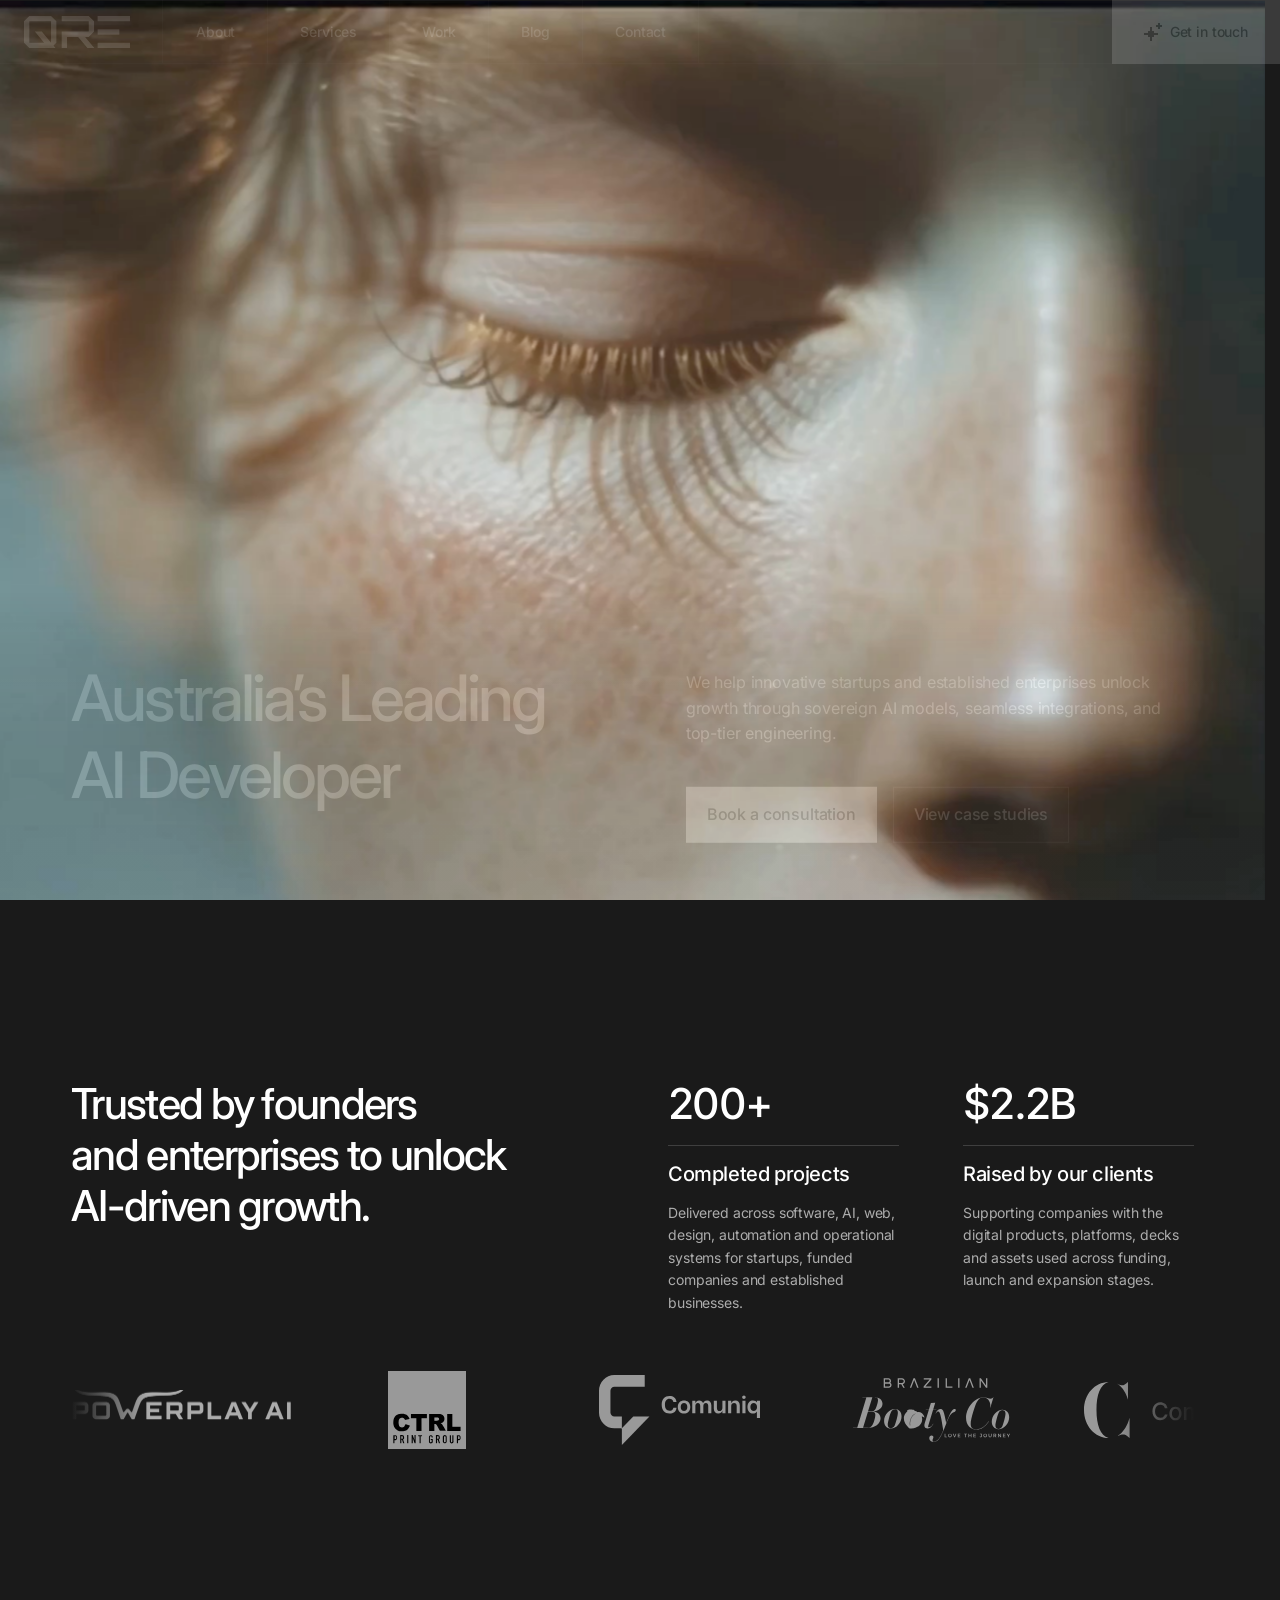
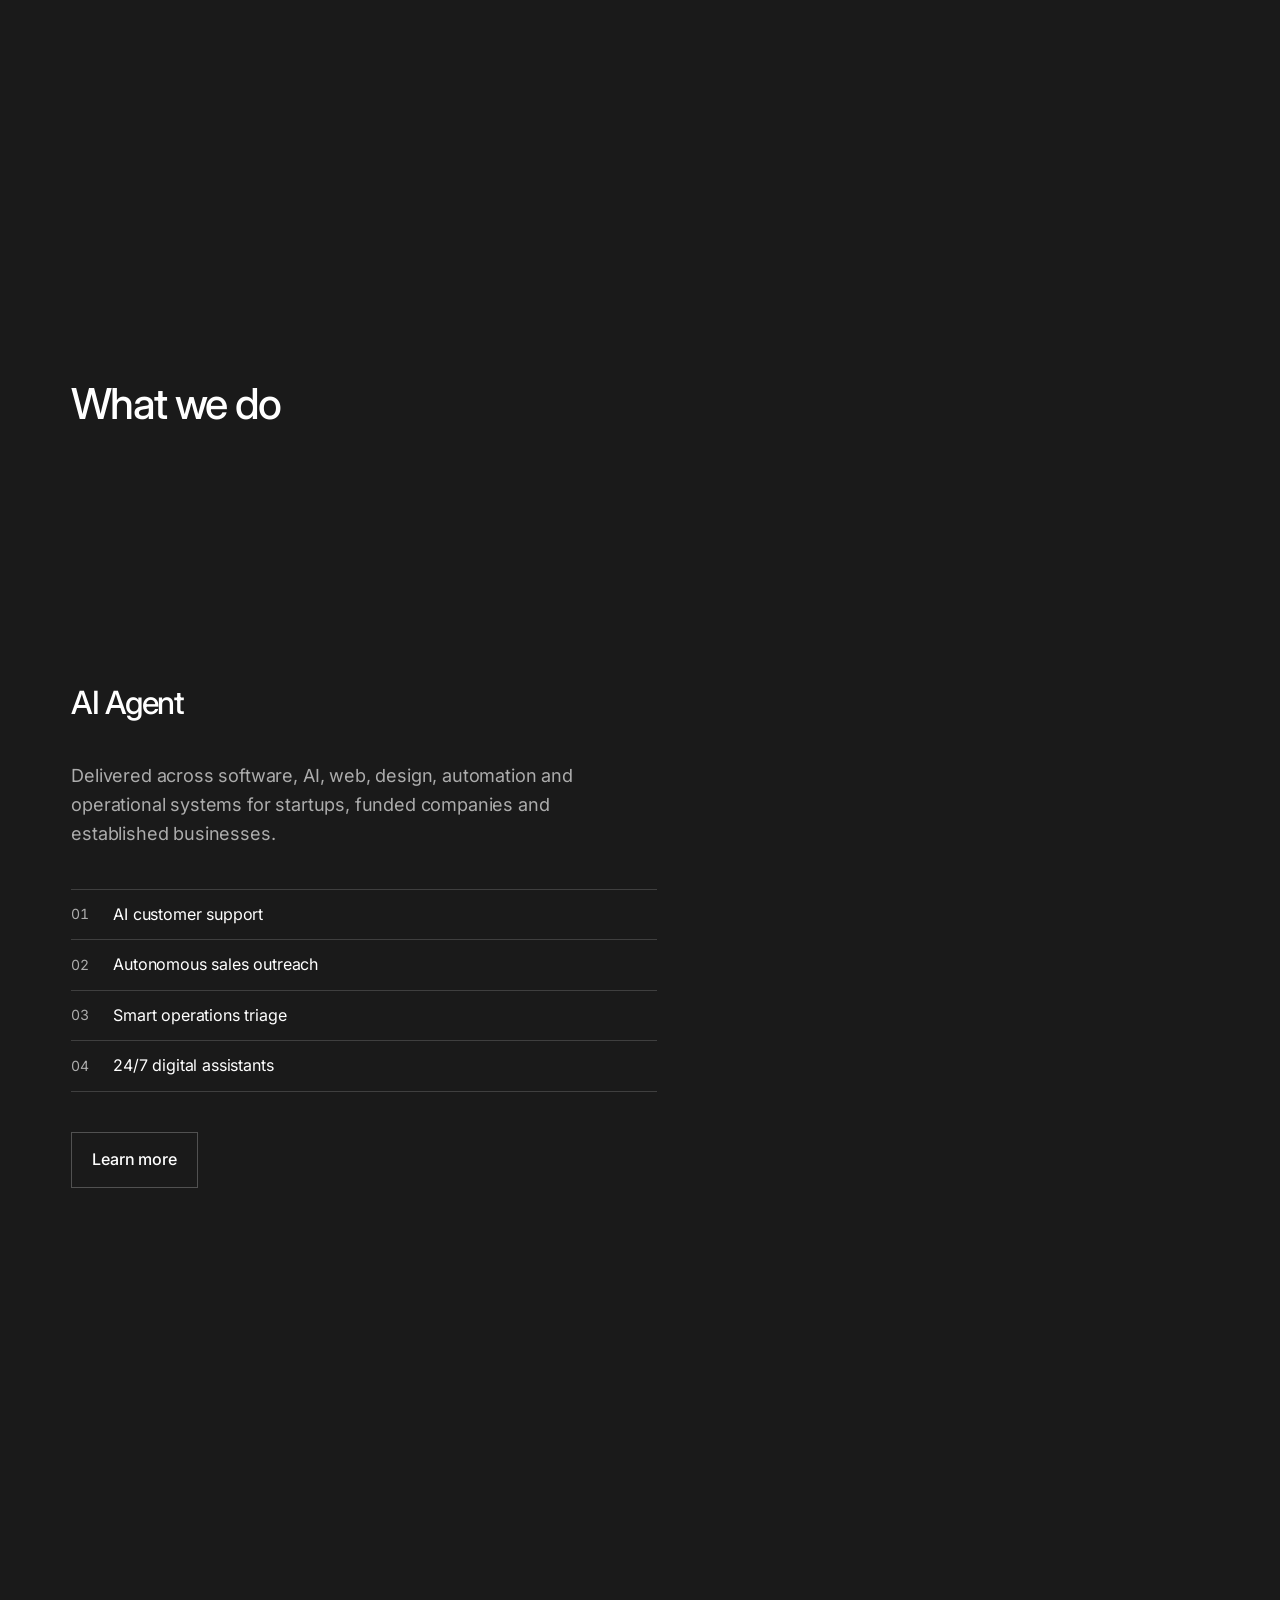
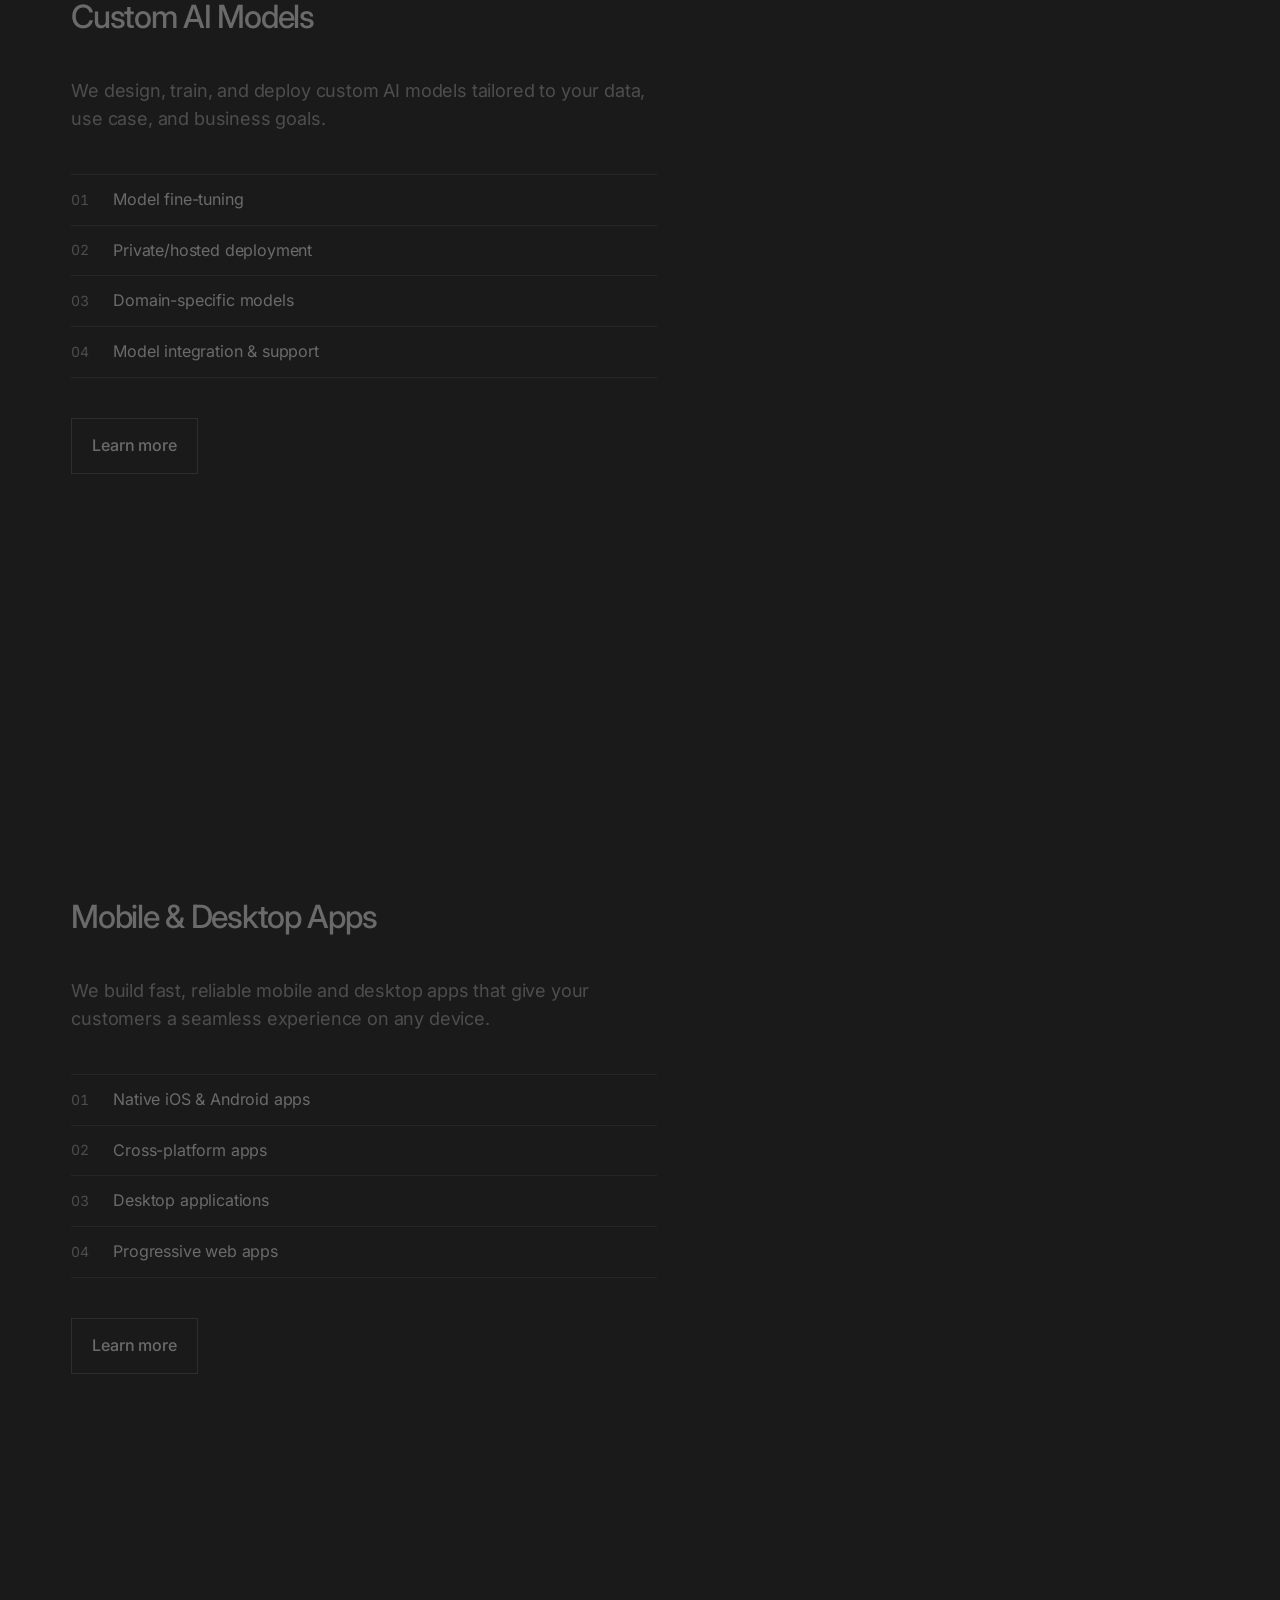
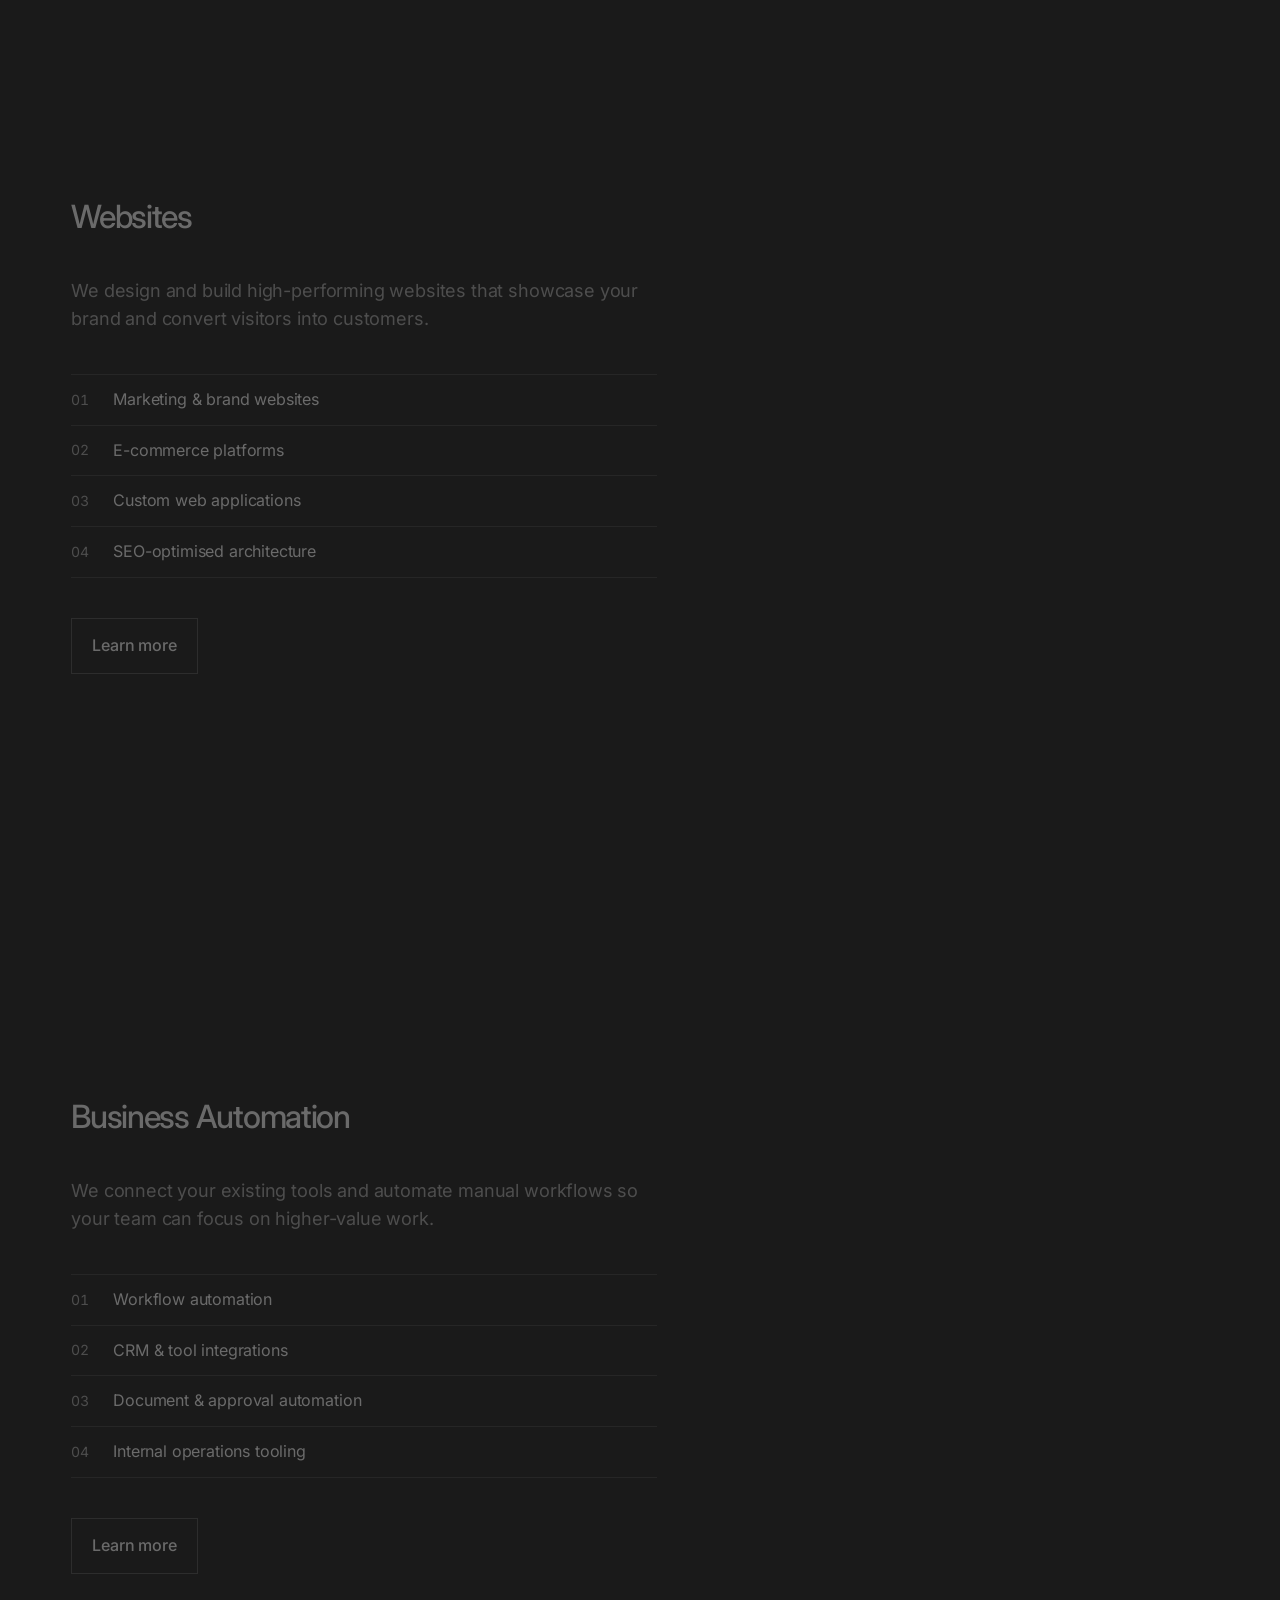
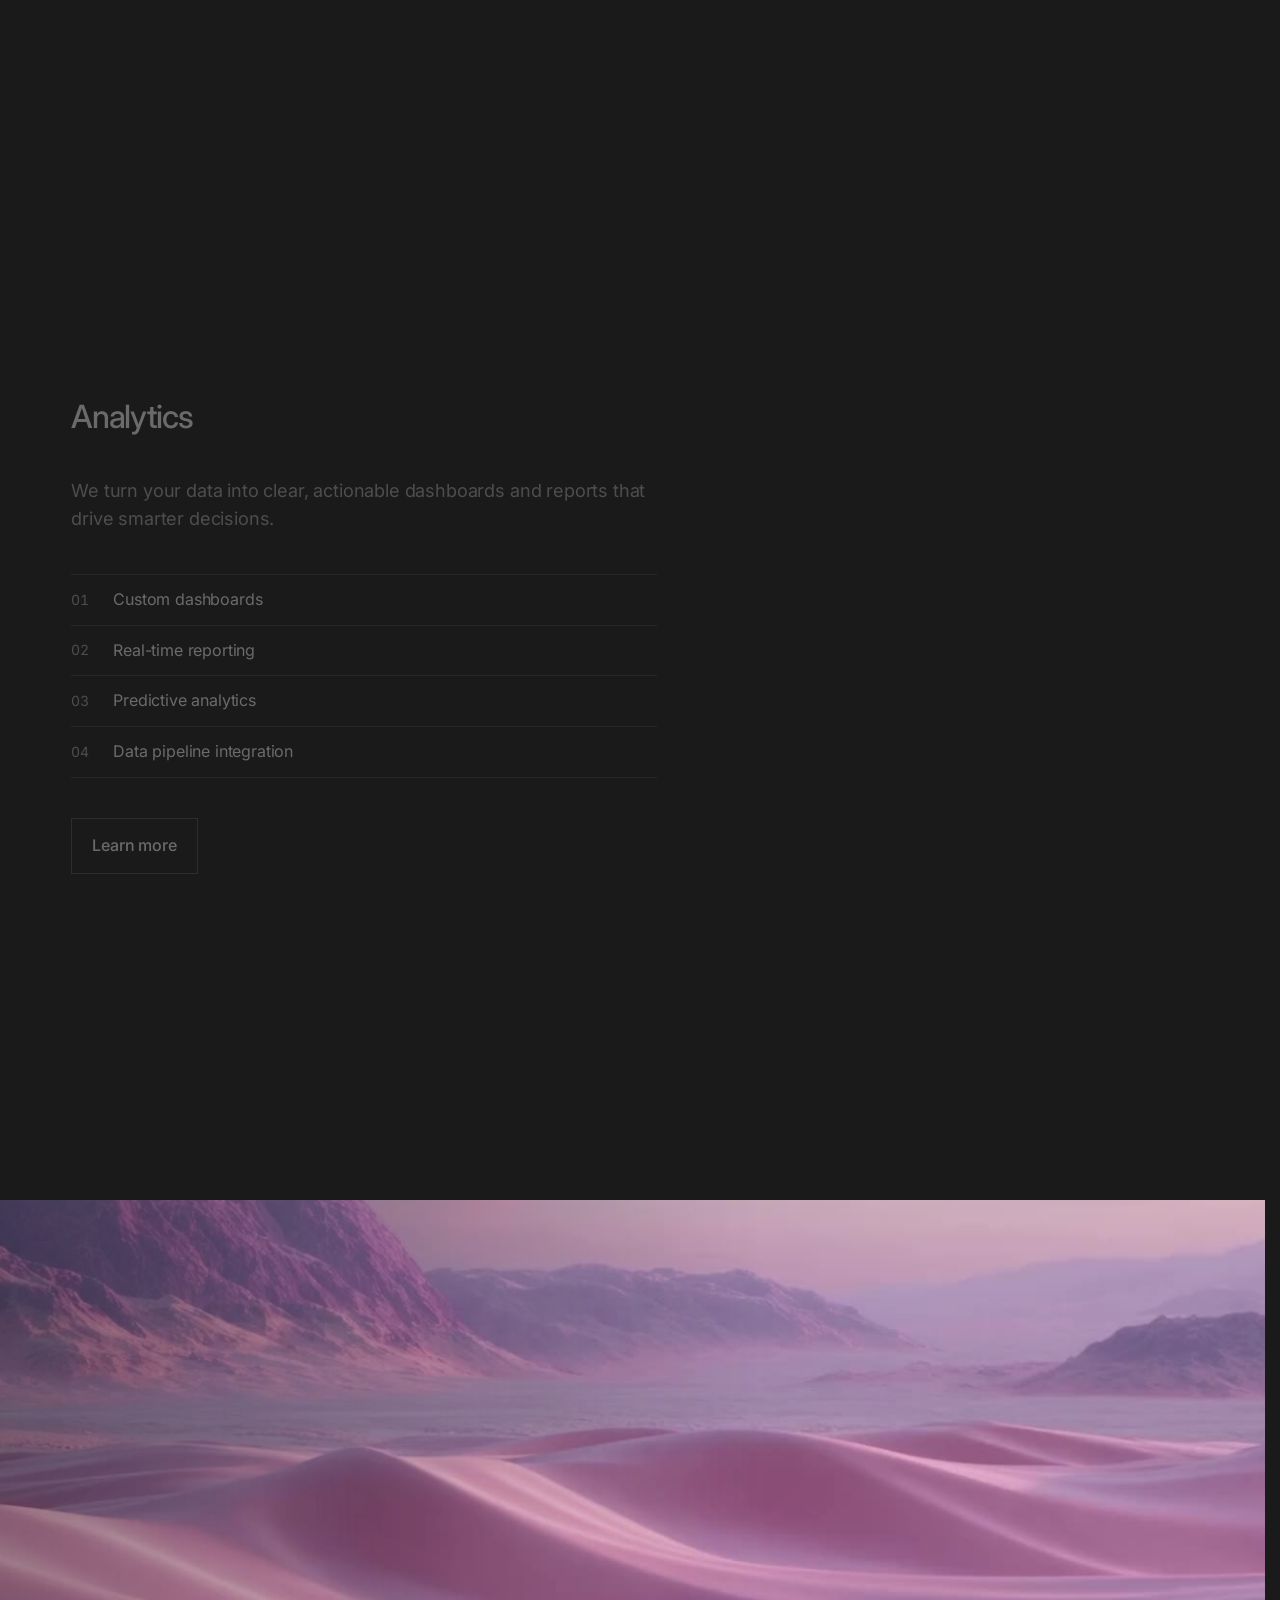
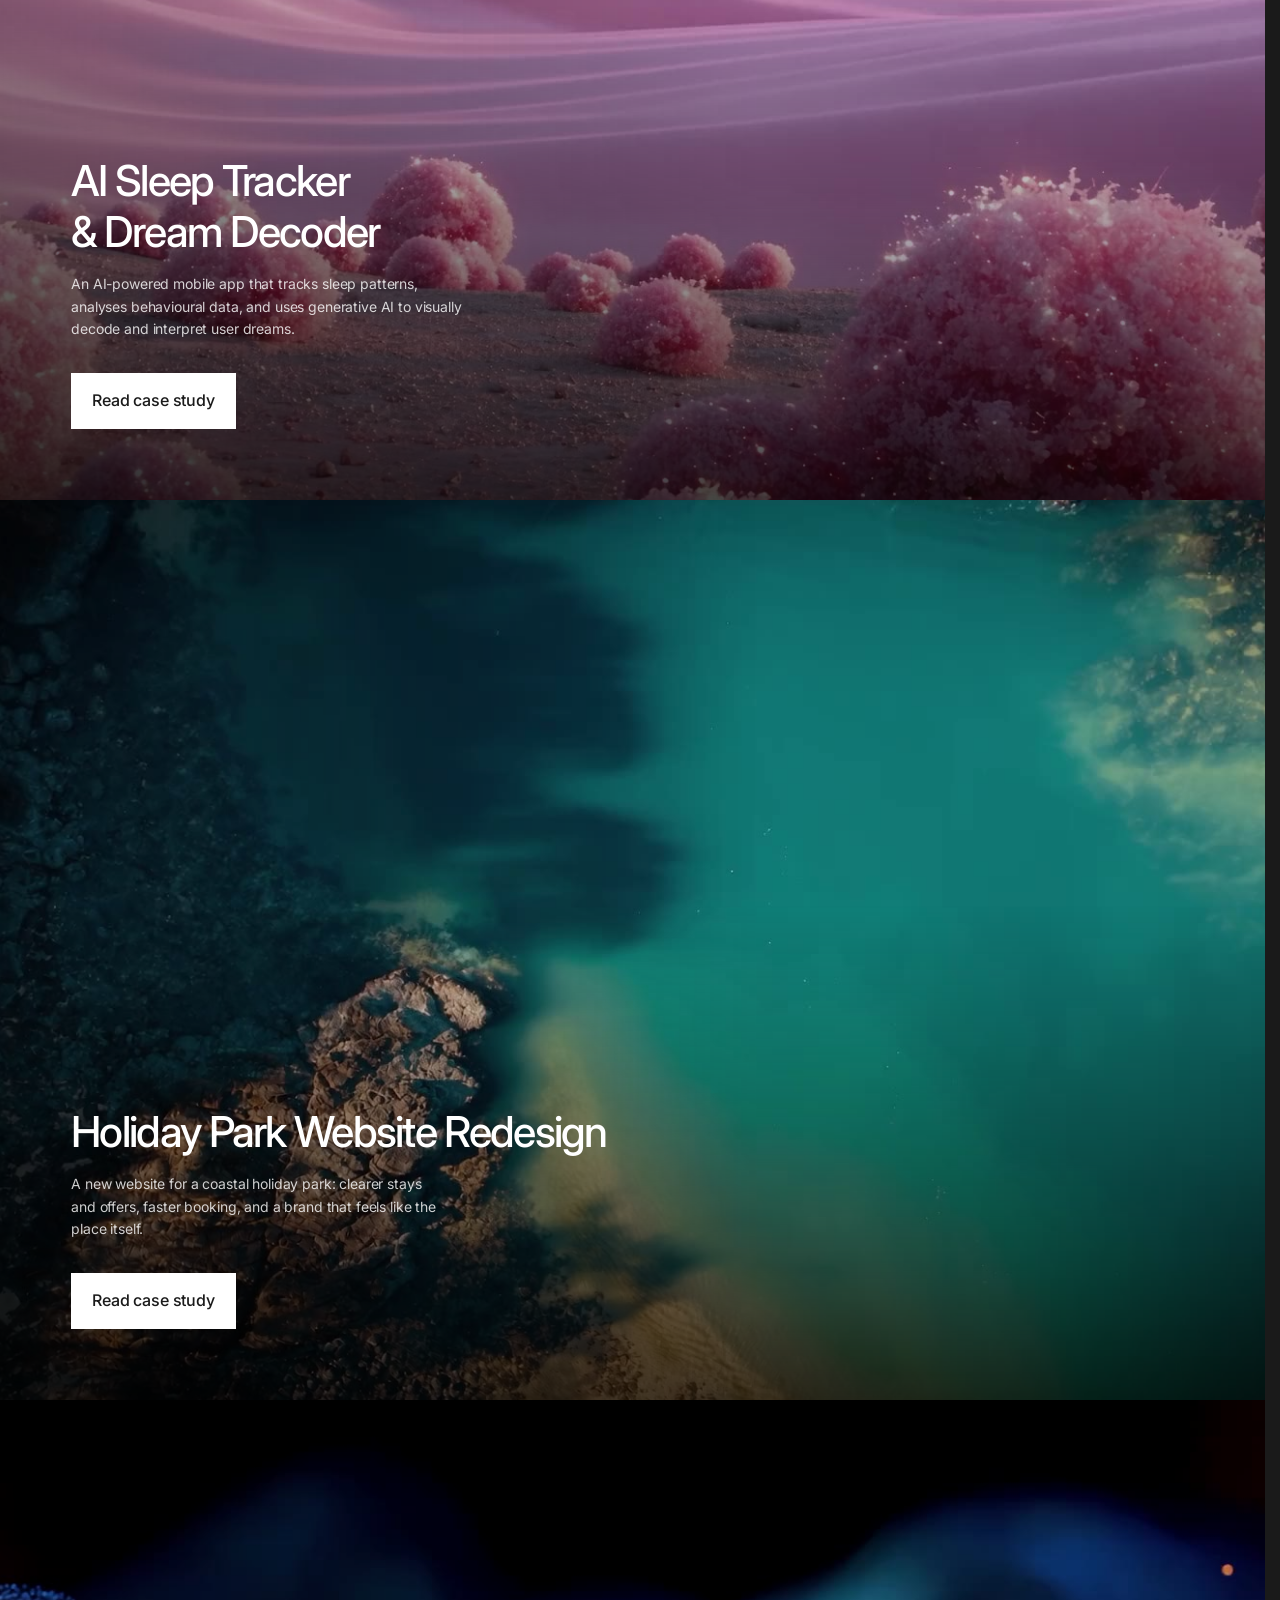
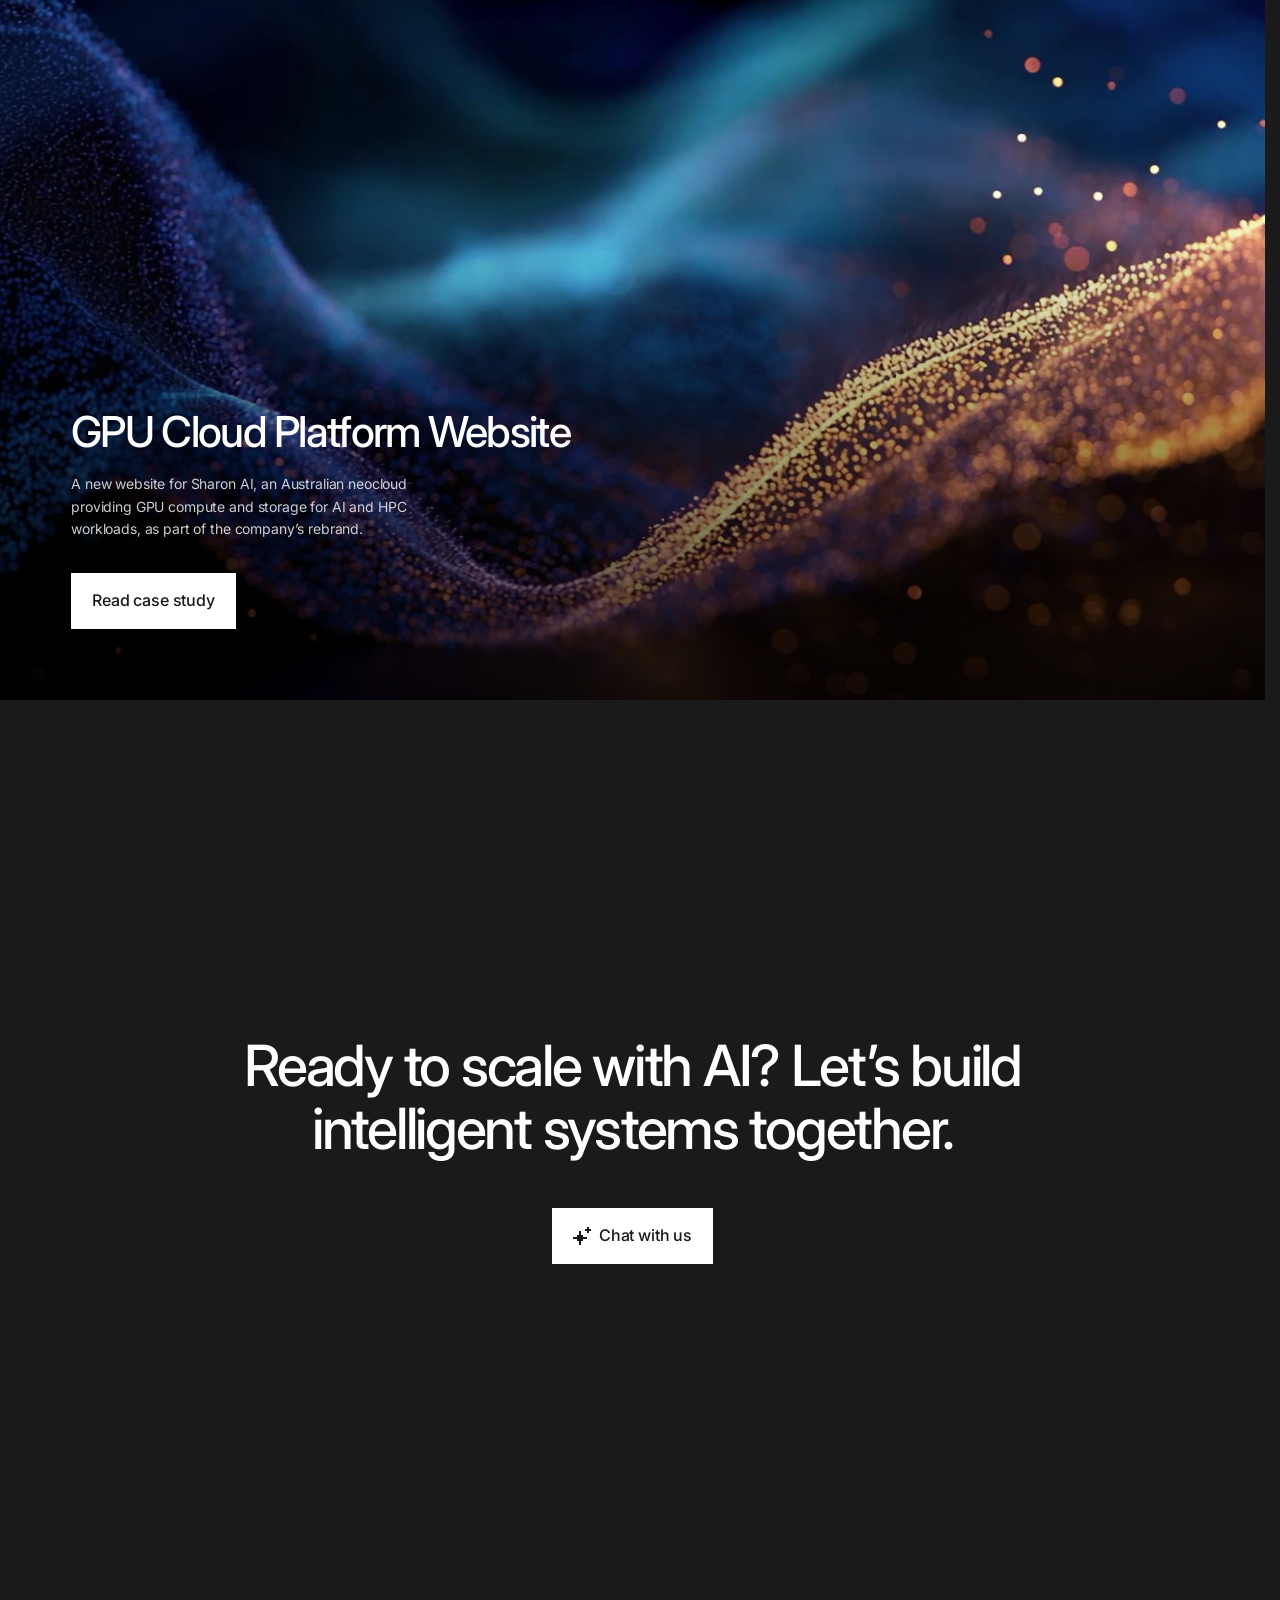
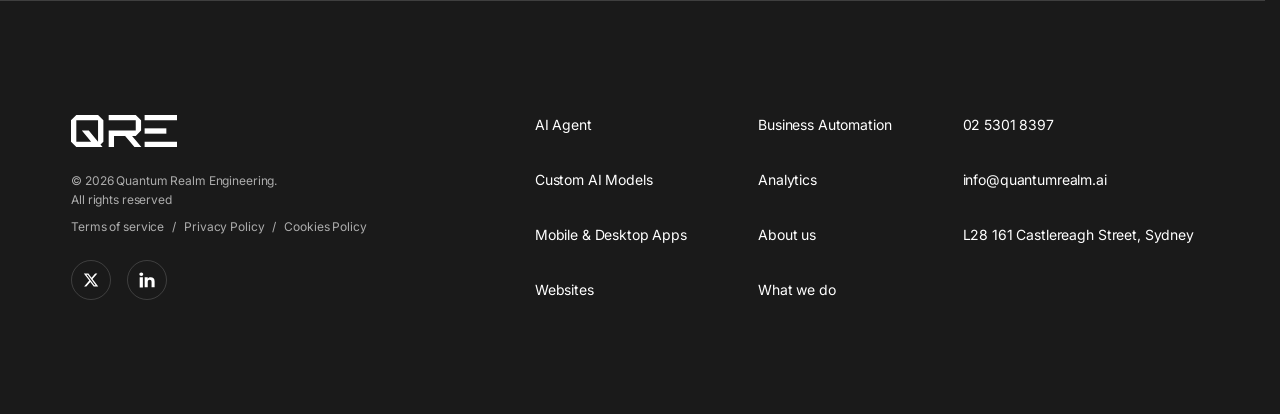
==== commit 7b922764: "Option 3 chat: smaller pill chips, one-line input, no consent note Co-Authored-By: Claude Opus 5.5 <" ====
--- a/option-3/index.html
+++ b/option-3/index.html
@@ -349,7 +349,6 @@
             <svg viewBox="0 0 16 16" width="16" height="16" aria-hidden="true"><path d="M8 14V2M3 7l5-5 5 5" fill="none" stroke="currentColor" stroke-width="1.6" stroke-linecap="round" stroke-linejoin="round"/></svg>
           </button>
         </div>
-        <p class="chat__consent">By chatting you agree to our <a>Terms of Service</a> and <a>Privacy Policy</a>.</p>
       </form>
     </div>
   </dialog>
--- a/option-3/style.css
+++ b/option-3/style.css
@@ -189,7 +189,7 @@
   display: flex;
   align-items: center;
   height: var(--header-h);
-  padding-inline: 24px;
+  padding: 0 0 0 24px; /* no right padding: the CTA cell (toggle at <=960) runs to the screen edge */
   background-color: transparent;
   color: var(--paper);
   opacity: var(--copy);
@@ -502,10 +502,17 @@
 }
 
 /* --------------------------------------------------------------------------
-   Buttons — pill shape (Option 2 pattern).
+   Buttons — square corners (2026-10-26). Hover: a wash slides in from the
+   left over the button's own fill, 6 % dark on light buttons, 6 % white on
+   dark ones (--button-wash); the label stays as it is.
    -------------------------------------------------------------------------- */
 
 .button {
+  --button-wash: rgb(255 255 255 / 0.06);
+
+  position: relative;
+  isolation: isolate;
+  overflow: hidden;
   display: inline-flex;
   align-items: center;
   justify-content: center;
@@ -520,10 +527,33 @@
   line-height: 1.6;
   letter-spacing: var(--tracking-body);
   text-decoration: none;
-  border-radius: 999px;
+  border-radius: 0;
   white-space: nowrap;
   cursor: pointer;
   transition: background-color 0.3s ease, border-color 0.3s ease, color 0.3s ease;
+}
+
+/* The hover wash: behind the label, above the button's background. */
+.button::before {
+  content: '';
+  position: absolute;
+  inset: 0;
+  z-index: -1;
+  background-color: var(--button-wash);
+  transform: scaleX(0);
+  transform-origin: left;
+  transition: transform 0.4s var(--ease-in-out);
+  pointer-events: none;
+}
+
+@media (hover: hover) {
+  .button:hover::before {
+    transform: scaleX(1);
+  }
+}
+
+html.is-reduced .button::before {
+  transition: none;
 }
 
 /* The AI sparkles, before the label of the buttons that open the chat.
@@ -540,6 +570,8 @@
 }
 
 .button--primary {
+  --button-wash: rgb(0 0 0 / 0.06);
+
   background-color: var(--paper);
   color: var(--ink);
 }
@@ -547,14 +579,6 @@
 .button--outline {
   border-color: rgb(255 255 255 / 0.24);
   color: var(--paper);
-}
-
-@media (hover: hover) {
-  .button--outline:hover {
-    border-color: var(--paper);
-    background-color: rgb(255 255 255 / 0.08);
-    color: var(--paper);
-  }
 }
 
 /* The header CTA is a full-height white cell at the bar's right end: 64 px,
@@ -569,12 +593,6 @@
   color: var(--ink);
   font-size: 14px;
   line-height: 20px;
-}
-
-@media (hover: hover) {
-  .button.site-header__cta:hover {
-    background-color: rgb(255 255 255 / 0.88);
-  }
 }
 
 .button.site-header__cta:focus-visible {
@@ -879,6 +897,7 @@
   padding: 0;
   border-top: 1px solid var(--hairline);
   list-style: none;
+  counter-reset: service-point;
 }
 
 .service__list li {
@@ -892,15 +911,20 @@
   letter-spacing: var(--tracking-body);
 }
 
-/* The arrow, in the text colour (a mask, so it follows the tone). */
+/* The point's number, 01, 02… (2026-10-26, was the pixel arrow): muted grey,
+   counted per service, tabular so every number takes the same width. */
+.service__list li {
+  counter-increment: service-point;
+}
+
 .service__list li::before {
-  content: '';
+  content: counter(service-point, decimal-leading-zero);
   flex-shrink: 0;
-  width: 18px;
-  height: 18px;
-  background-color: currentColor;
-  -webkit-mask: url('../assets/icons/arrow-right.svg') no-repeat center / 18px 18px;
-          mask: url('../assets/icons/arrow-right.svg') no-repeat center / 18px 18px;
+  min-width: 18px;
+  color: var(--on-surface-muted);
+  font-size: 14px;
+  font-variant-numeric: tabular-nums;
+  line-height: 1.6;
 }
 
 @media (max-width: 1023px) {
@@ -1442,11 +1466,13 @@
   margin-top: calc(-1 * var(--space-sm) + var(--space-xs));
 }
 
+/* Chips stay pills (2026-10-26), smaller than the page's square buttons. */
 .button.chat__chip {
-  height: 36px;
-  padding-inline: 14px;
-  font-size: 14px;
-  line-height: 20px;
+  height: 32px;
+  padding-inline: 12px;
+  border-radius: 999px;
+  font-size: 13px;
+  line-height: 18px;
   white-space: normal;
   text-align: left;
 }
@@ -1455,16 +1481,16 @@
   flex: none;
   margin-inline: var(--drawer-pad);
   padding: var(--space-sm) 0 var(--space-md);
-  border-top: 1px solid var(--hairline);
-}
-
+}
+
+/* The input is one line (2026-10-26): no box, only a hairline under it,
+   brighter while typing. */
 .chat__field {
   display: flex;
   align-items: flex-end;
   gap: 8px;
-  padding: 6px 6px 6px 18px;
-  border: 1px solid var(--hairline);
-  border-radius: 24px;
+  padding: 0 0 8px;
+  border-bottom: 1px solid var(--hairline);
   transition: border-color 0.2s var(--ease-out);
 }
 
@@ -1511,24 +1537,6 @@
   cursor: default;
 }
 
-.chat__consent {
-  margin-top: 10px;
-  color: var(--on-surface-muted);
-  font-size: 12px;
-  line-height: 1.5;
-}
-
-.chat__consent a {
-  color: var(--on-surface);
-  text-decoration: underline;
-  text-underline-position: from-font;
-  cursor: pointer;
-  transition: opacity 0.2s var(--ease-out);
-}
-
-.chat__consent a:hover {
-  opacity: 0.6;
-}
 
 @media (max-width: 768px) {
   .drawer {
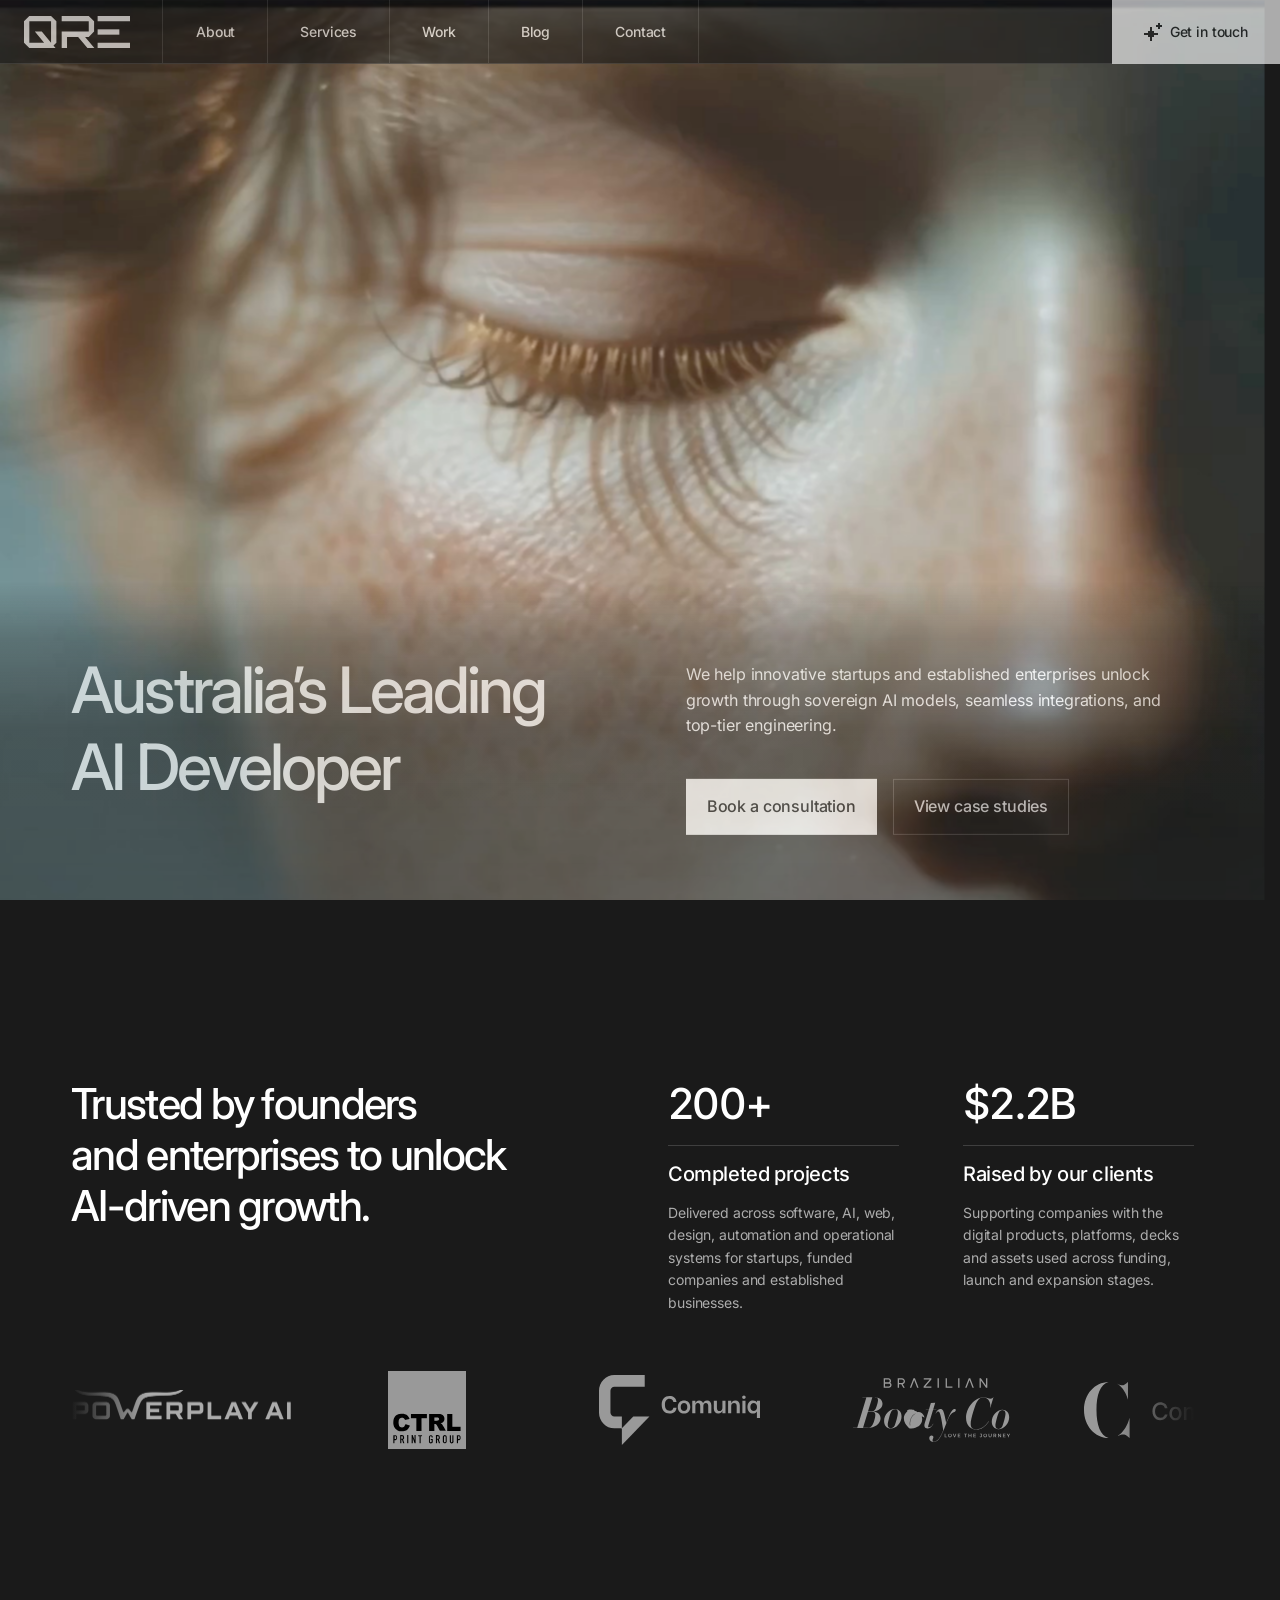
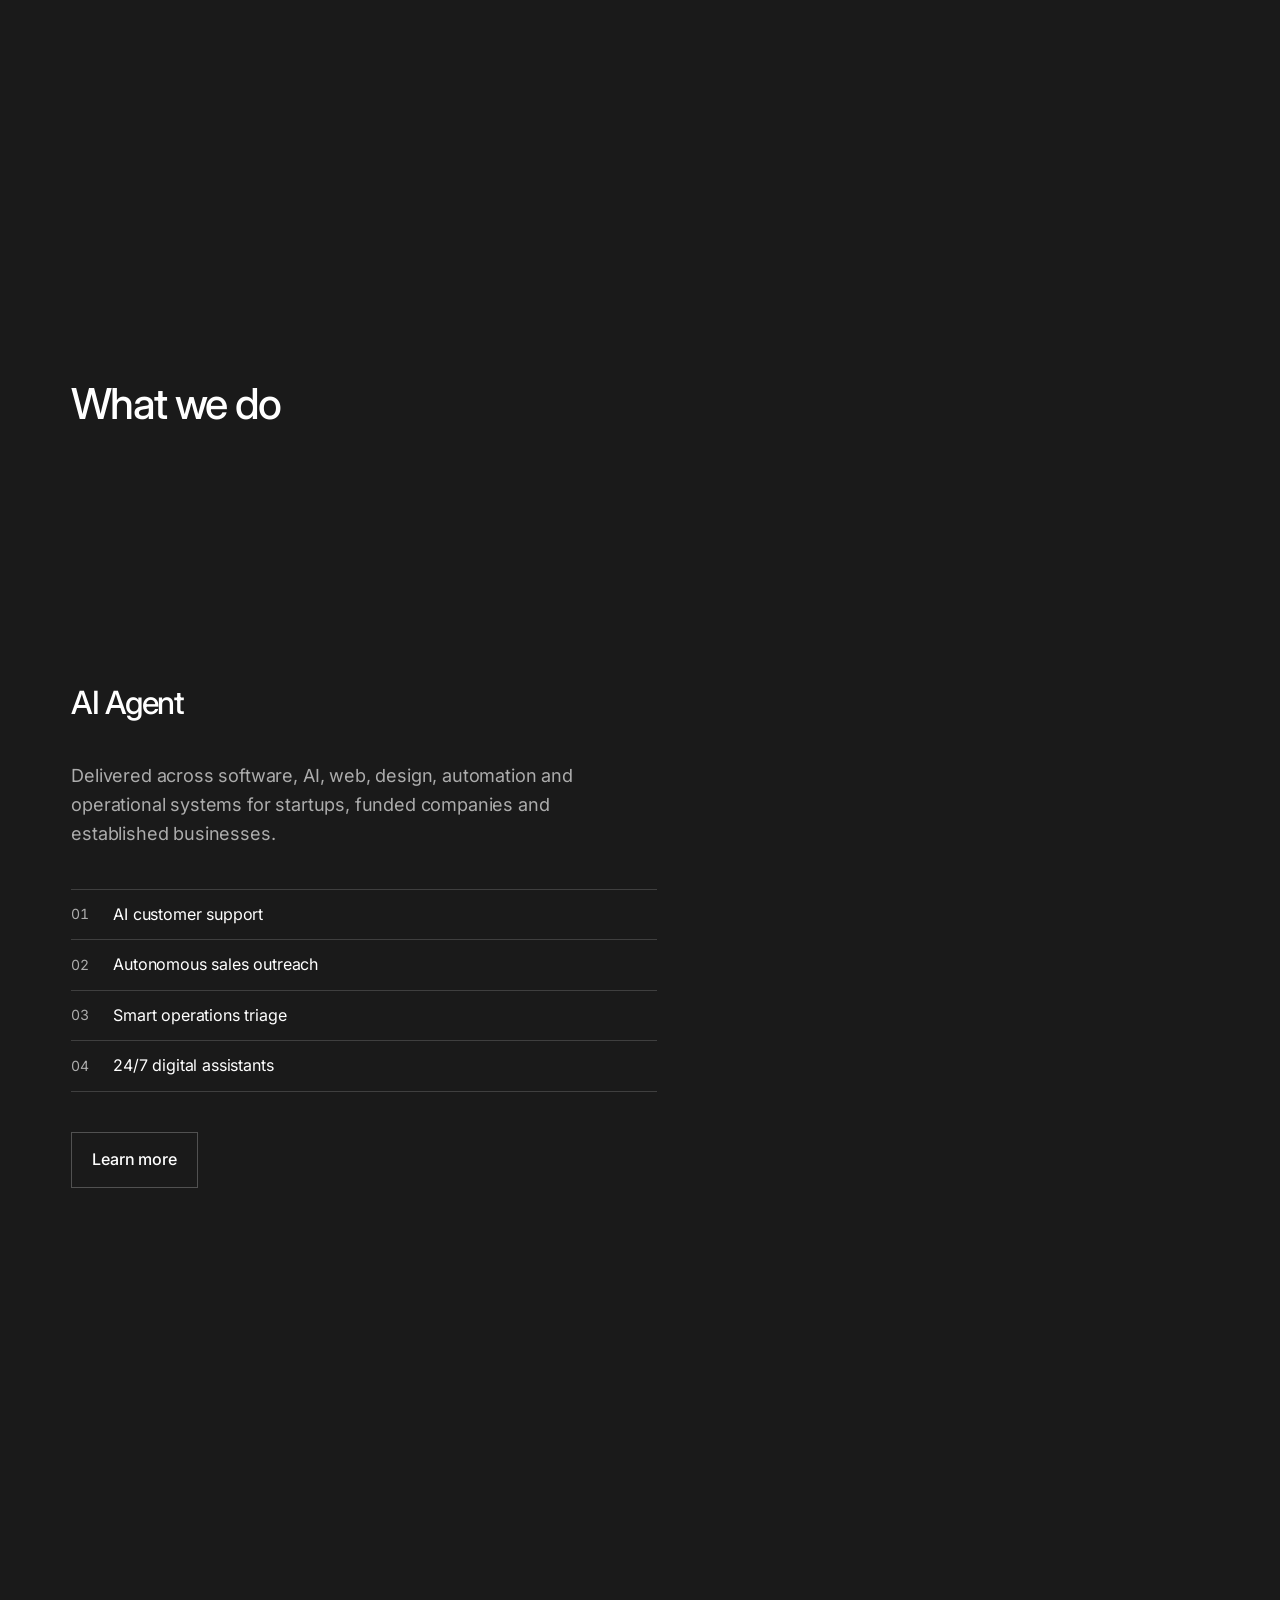
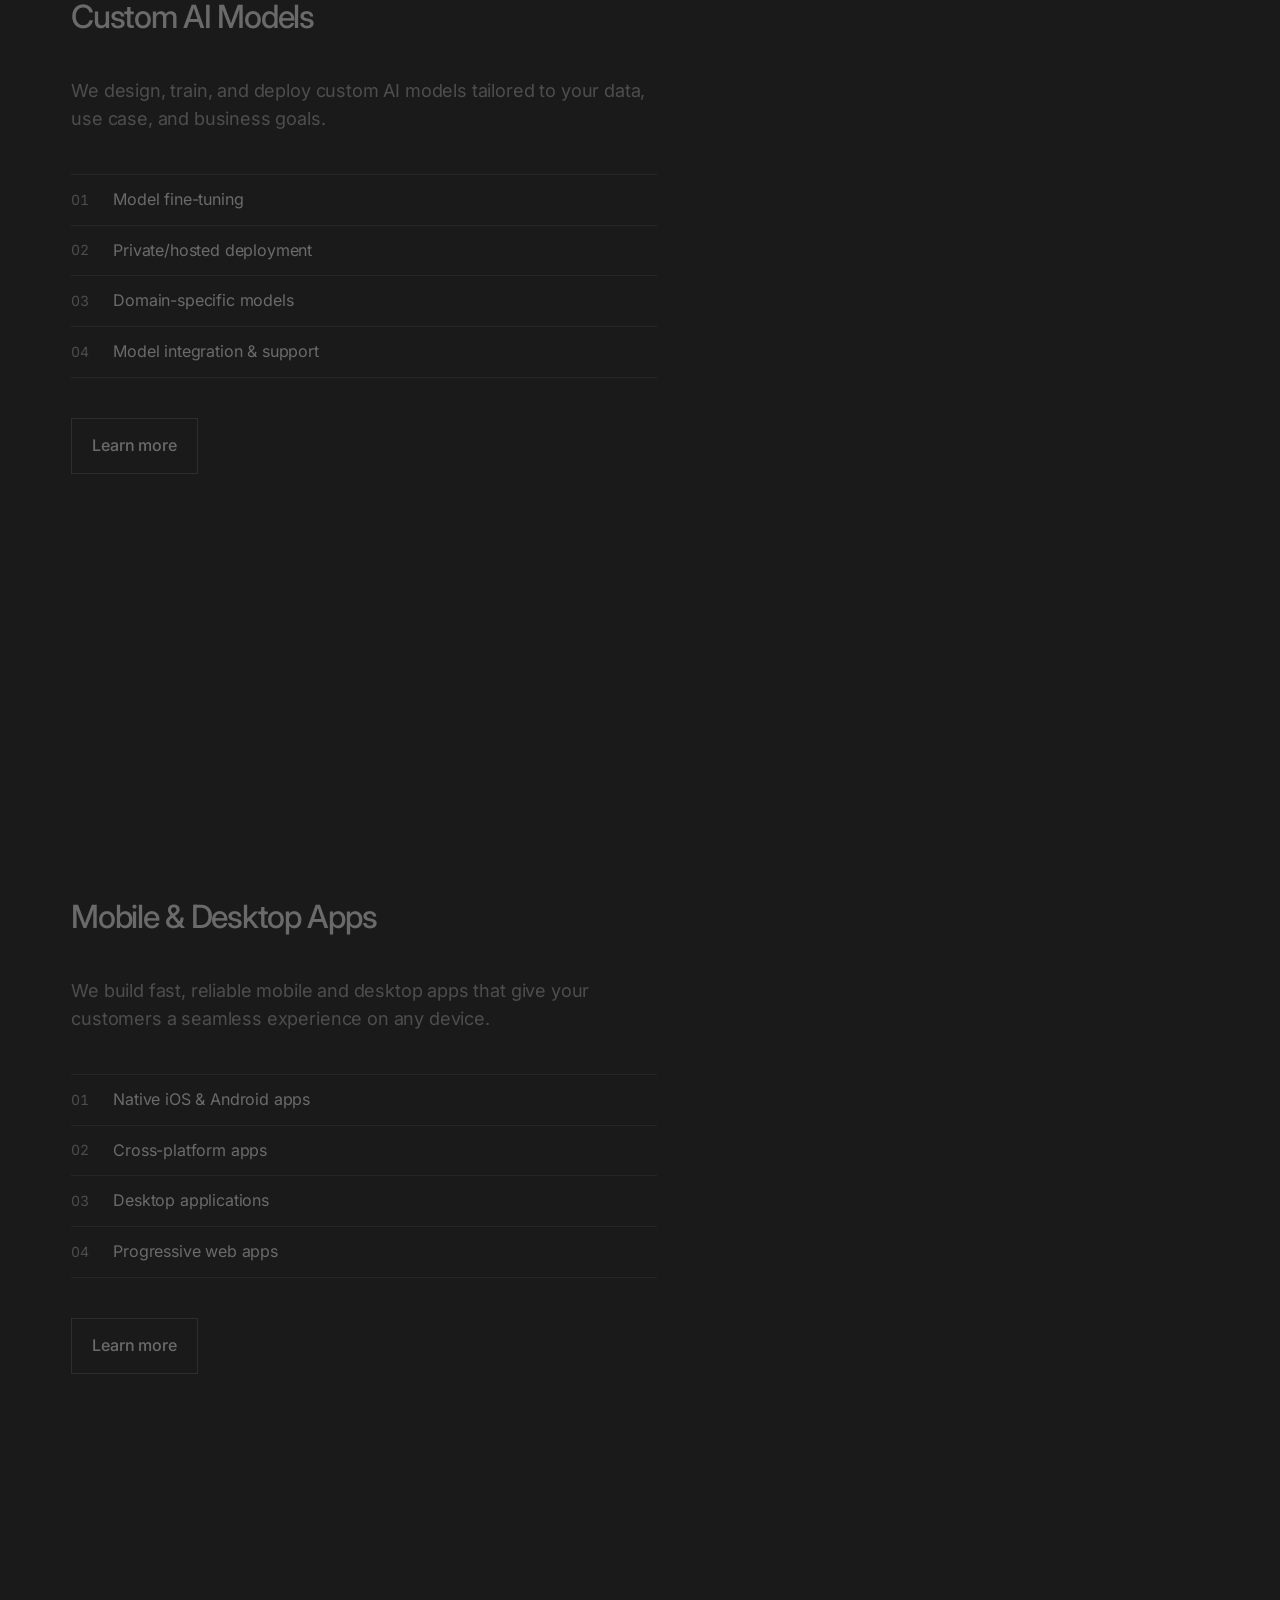
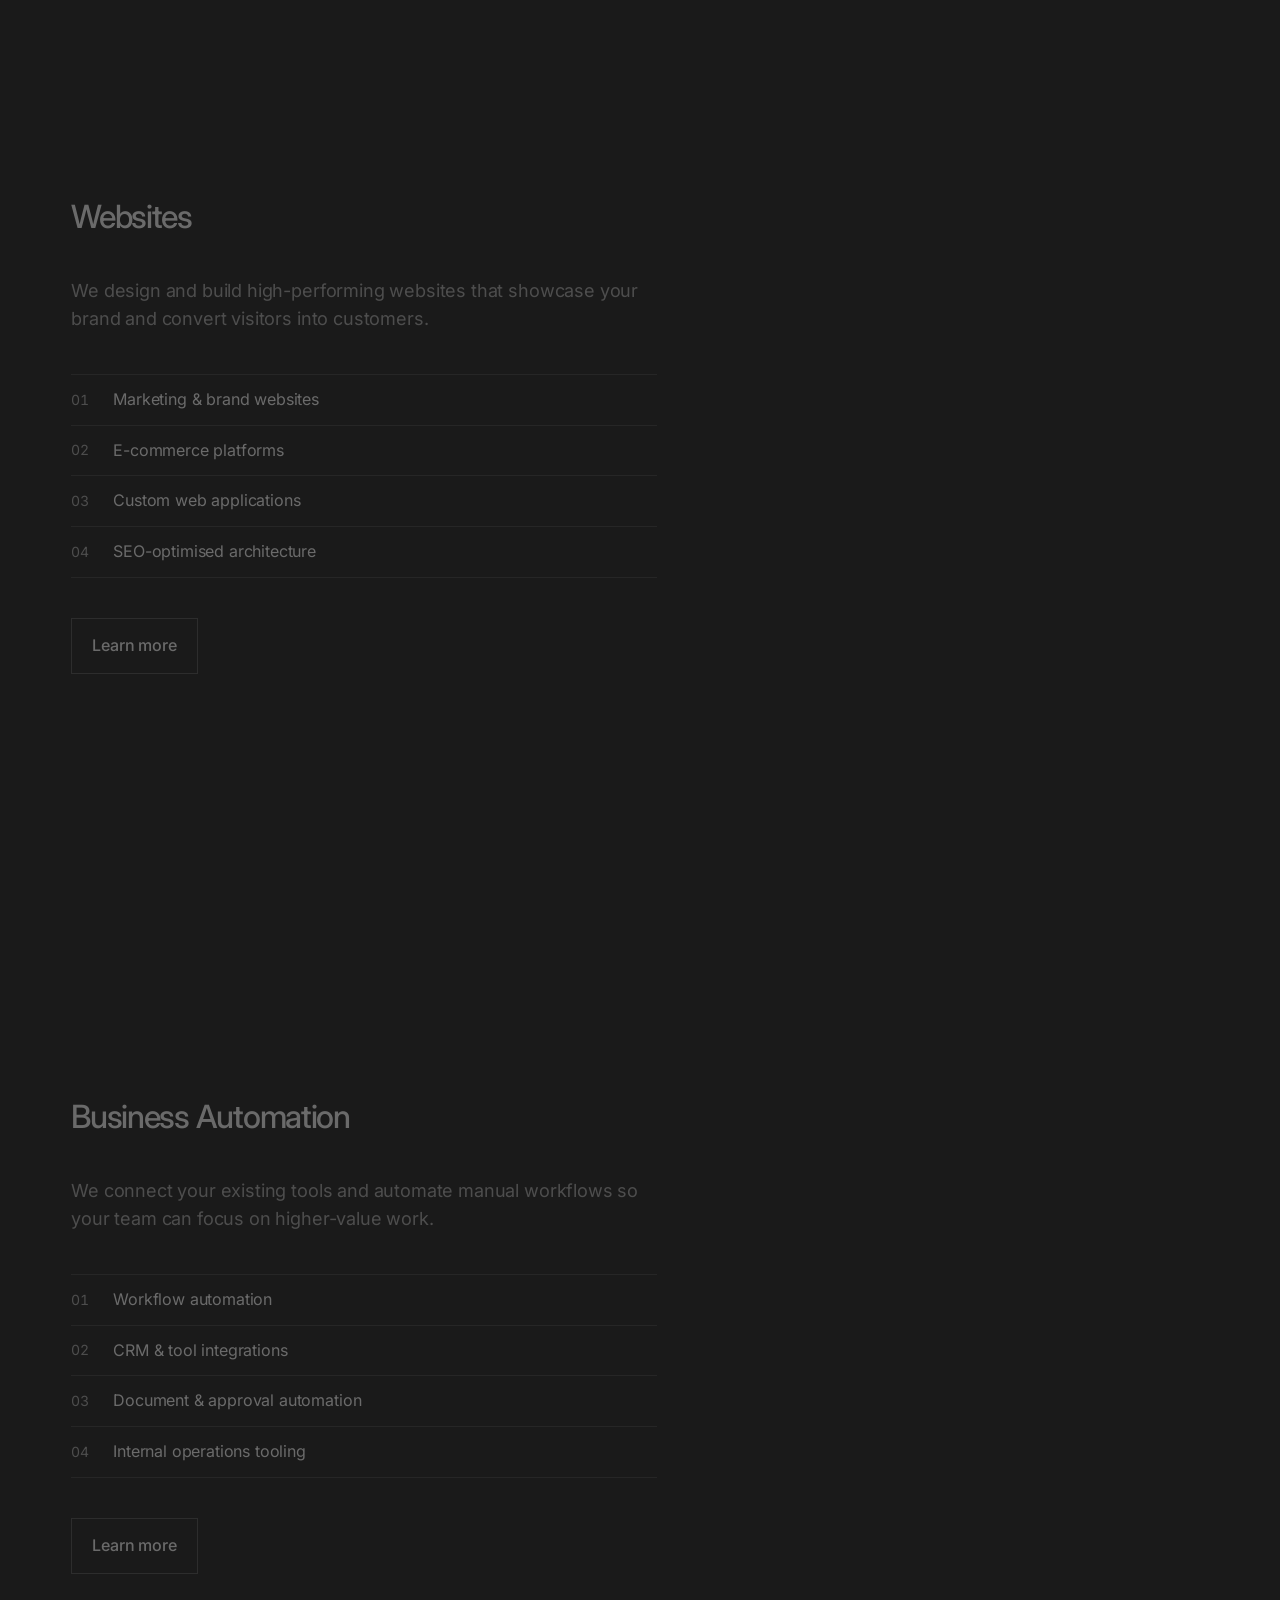
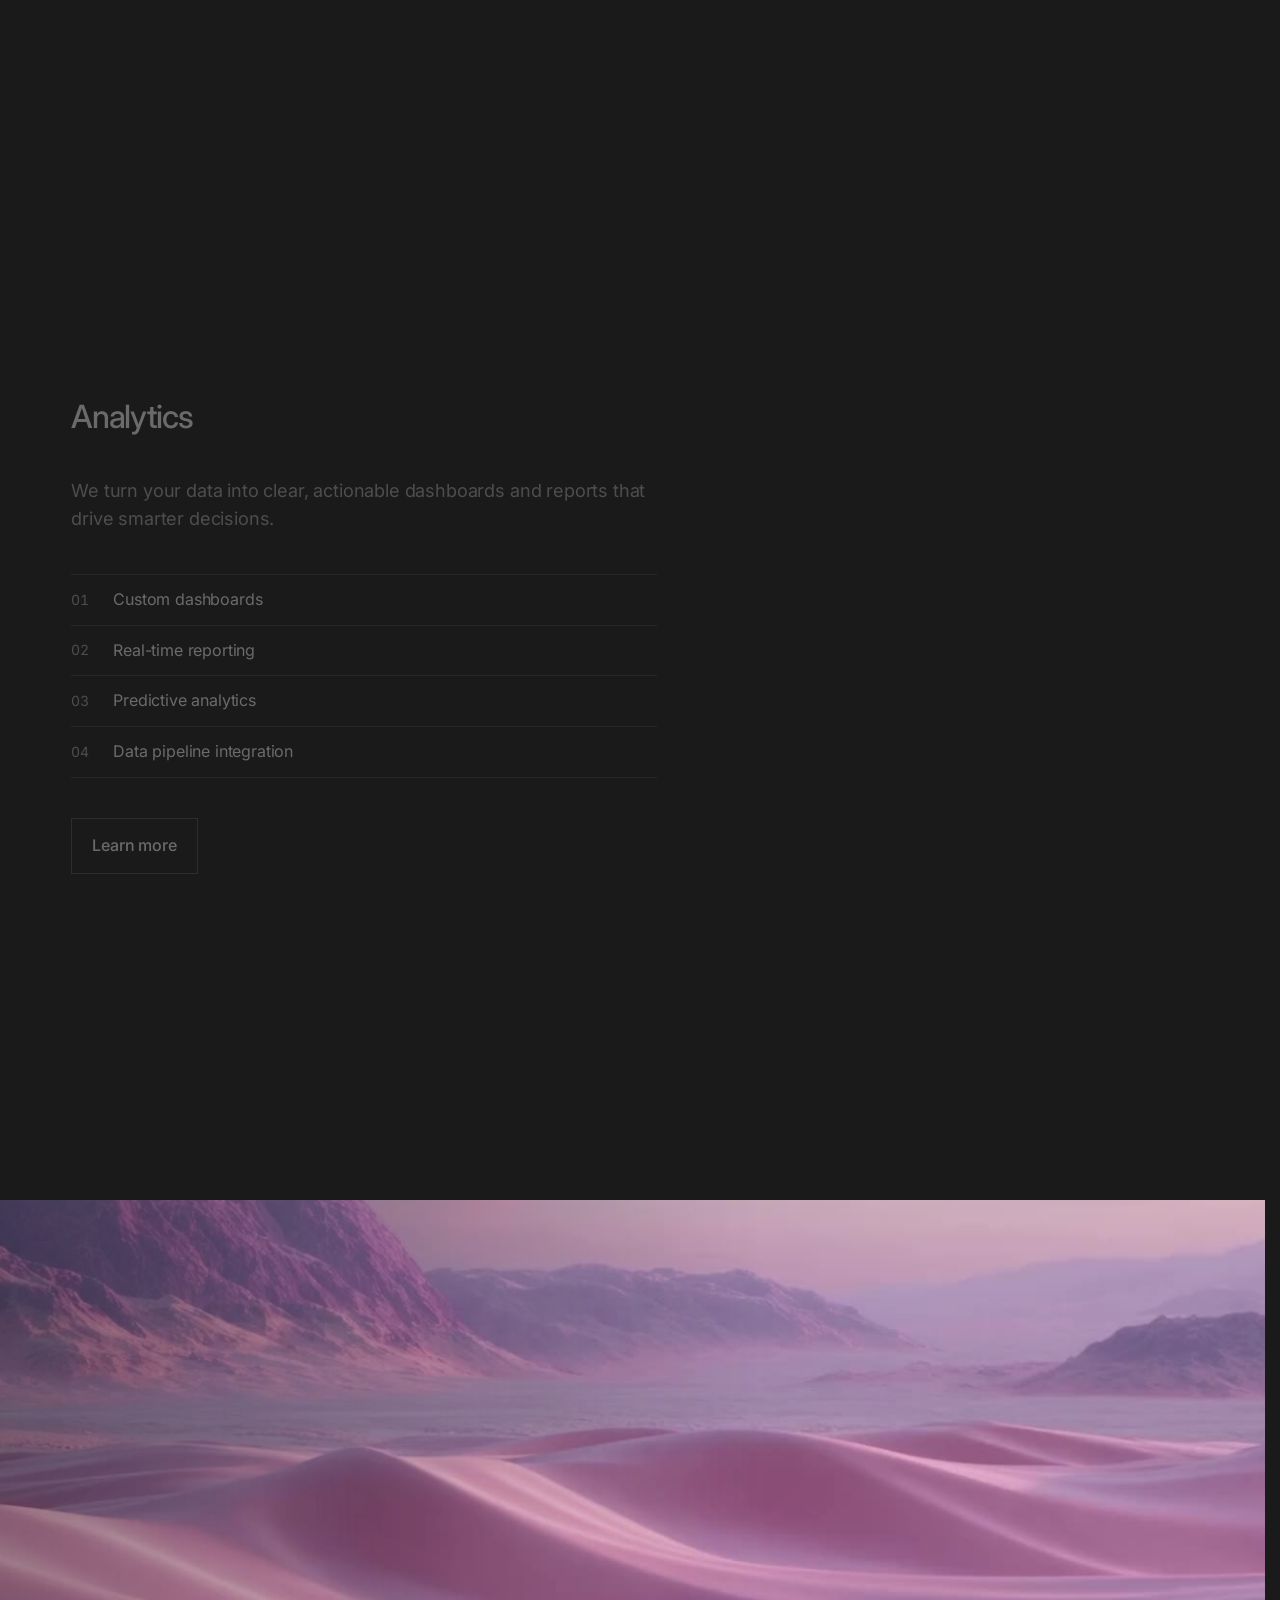
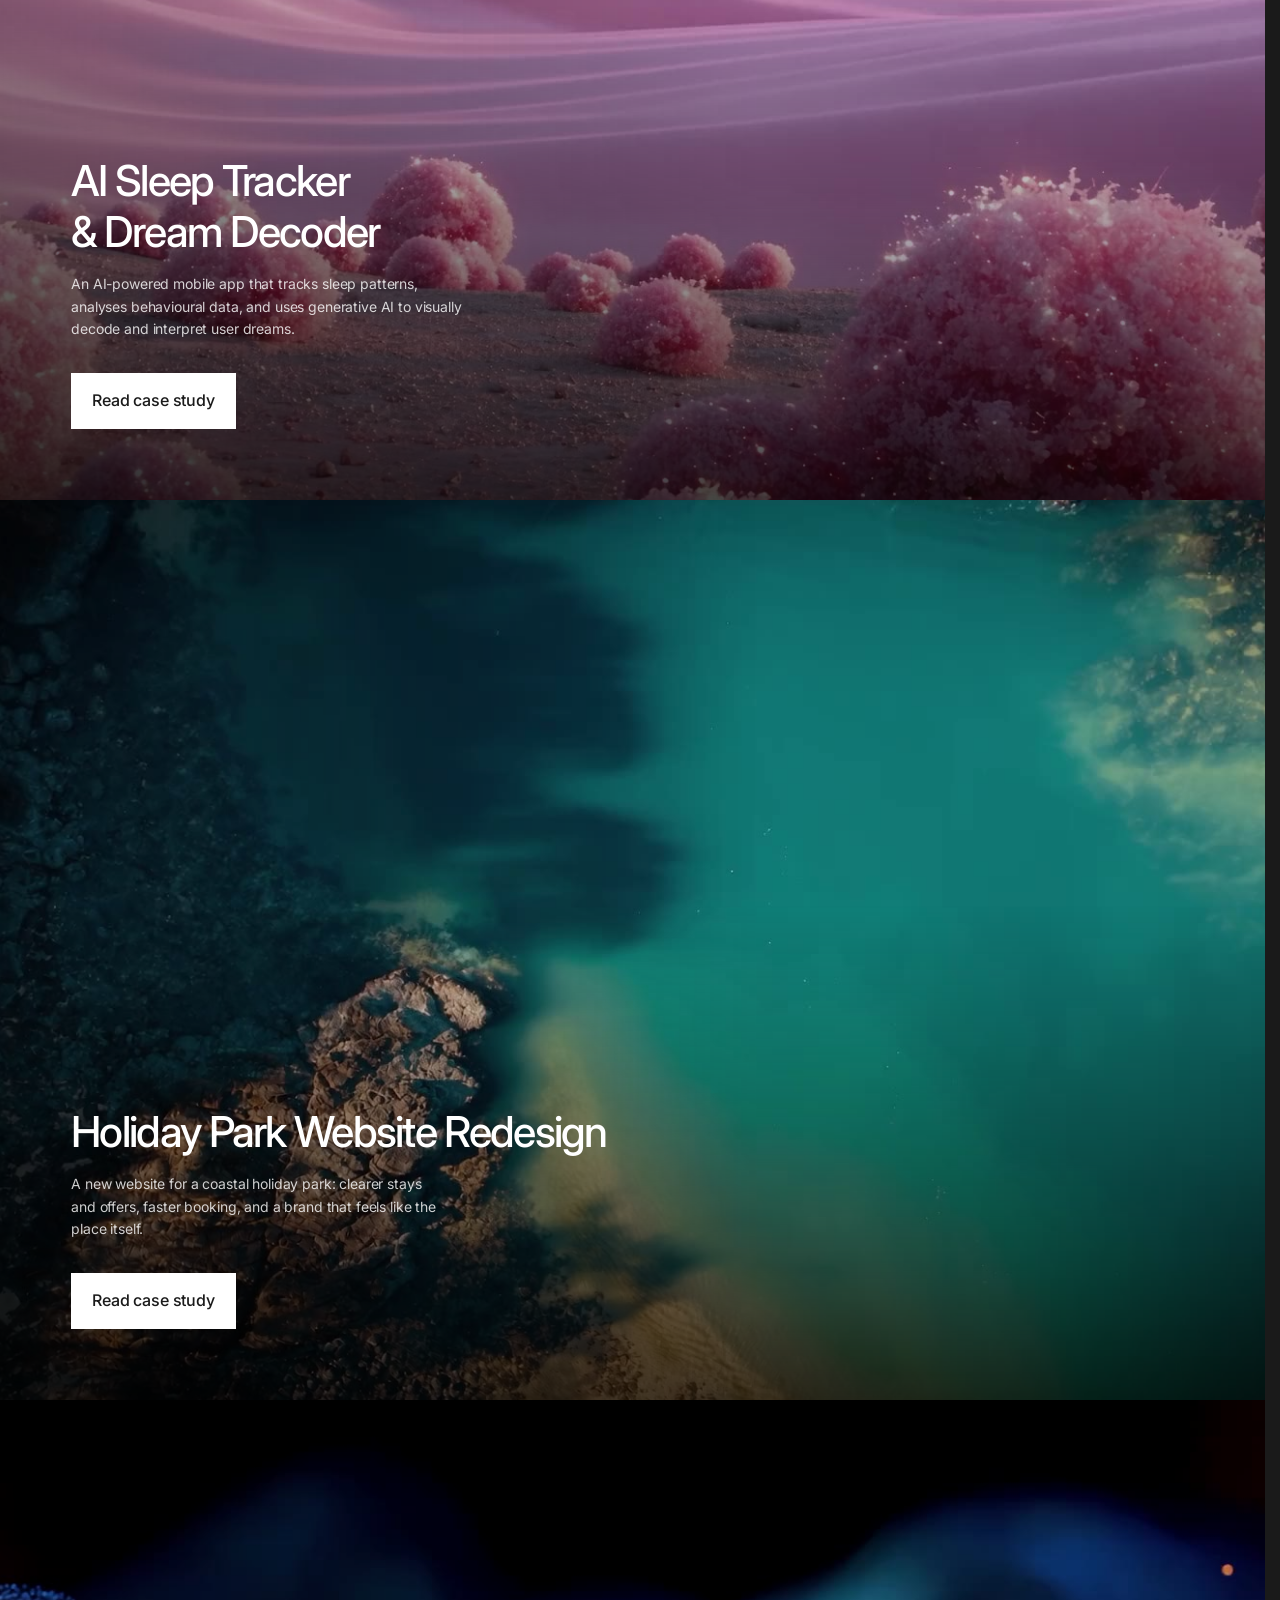
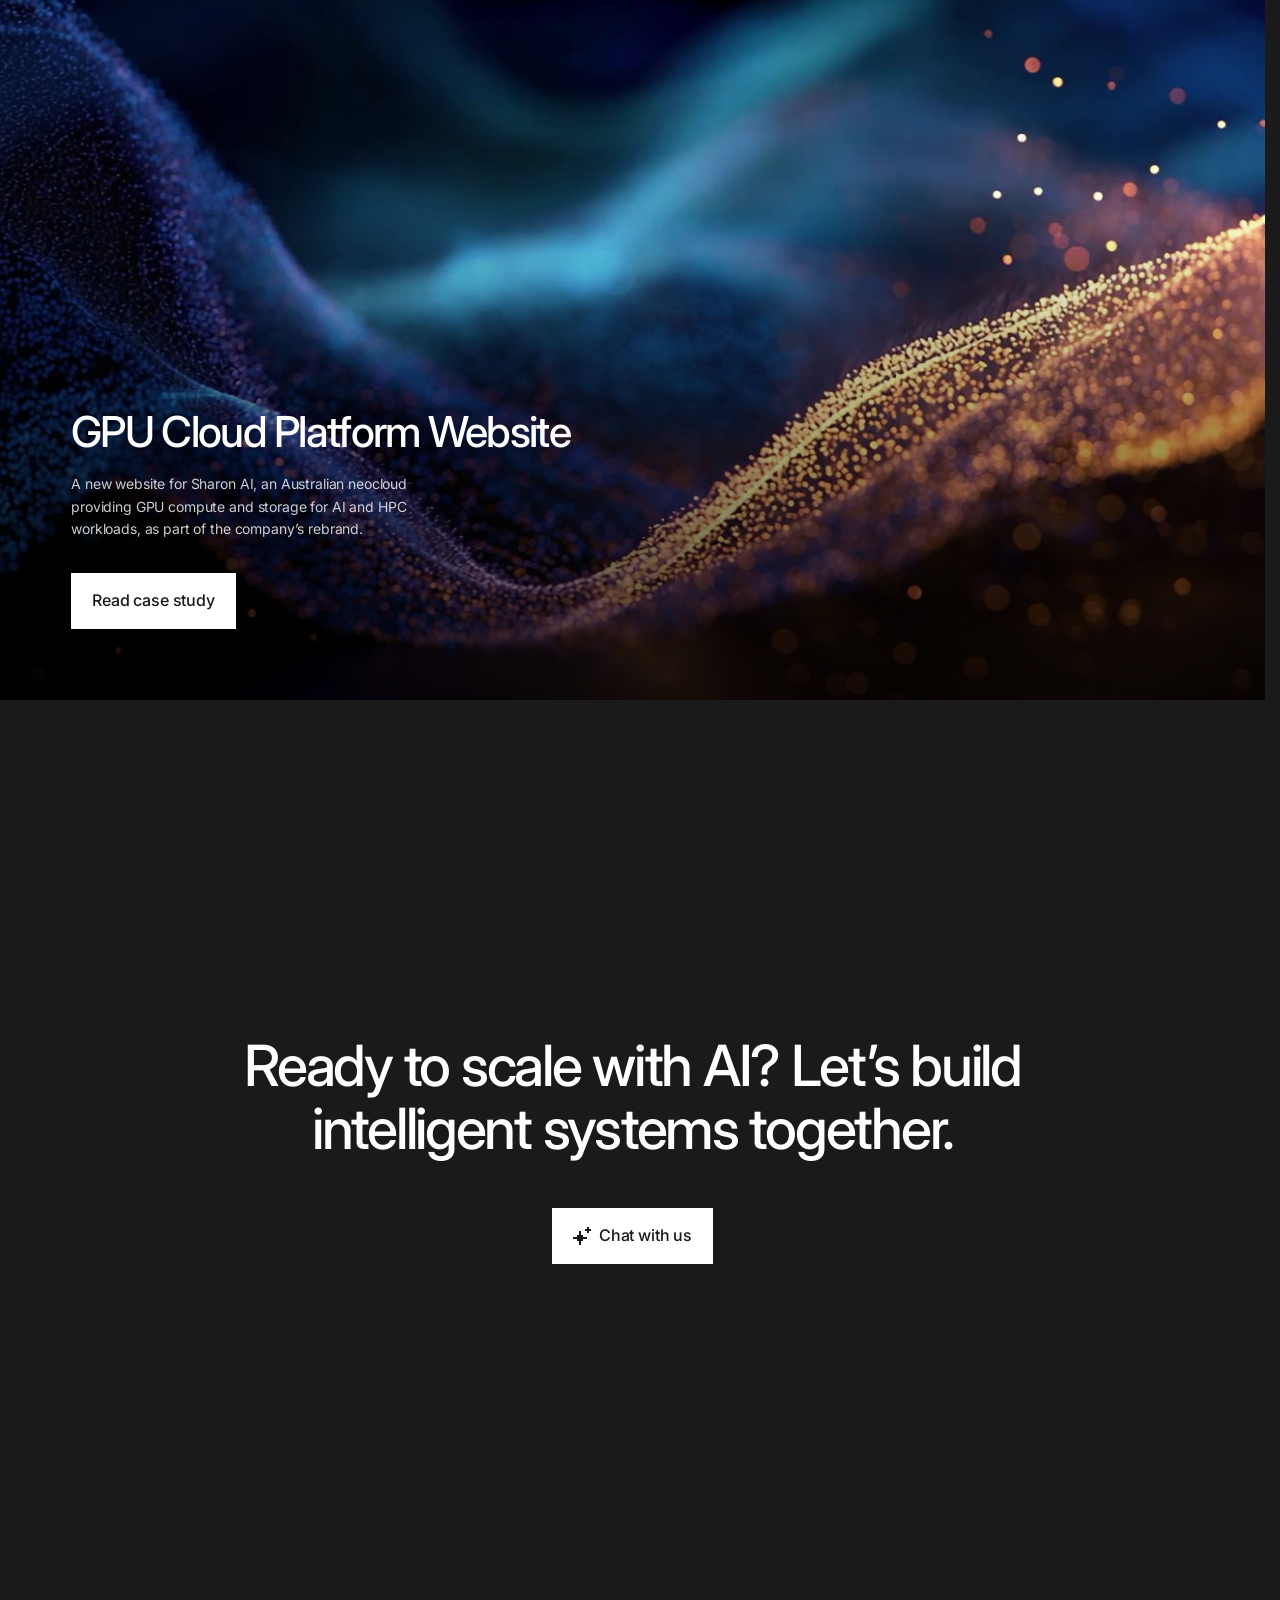
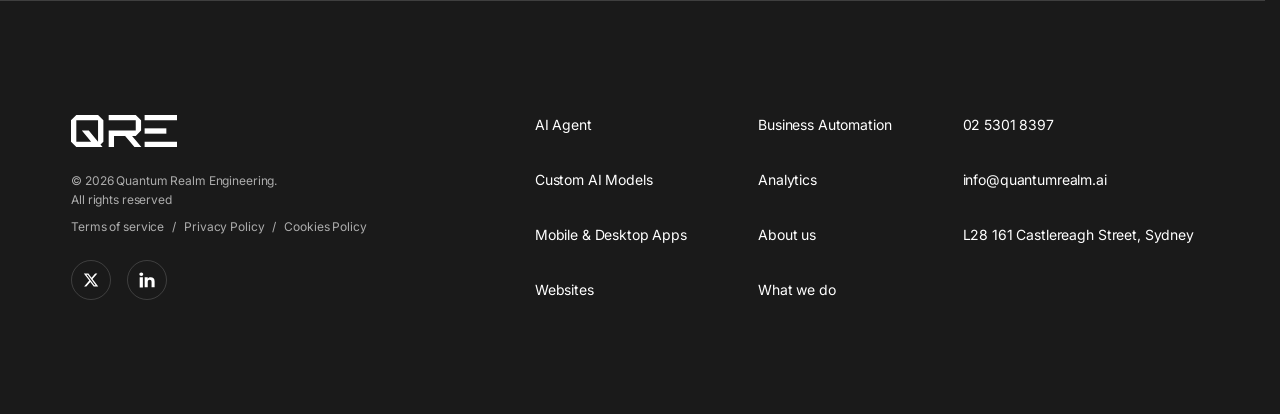
==== commit 7941b83f: "Option 3 chat: full-width lines, square pixel-arrow send cell Co-Authored-By: Claude Opus 5.5 <norep" ====
--- a/option-3/index.html
+++ b/option-3/index.html
@@ -346,7 +346,7 @@
         <div class="chat__field">
           <textarea class="chat__input" id="chat-input" name="message" rows="1" aria-label="Message" autocomplete="off"></textarea>
           <button class="chat__send" type="submit" aria-label="Send" disabled>
-            <svg viewBox="0 0 16 16" width="16" height="16" aria-hidden="true"><path d="M8 14V2M3 7l5-5 5 5" fill="none" stroke="currentColor" stroke-width="1.6" stroke-linecap="round" stroke-linejoin="round"/></svg>
+            <span class="chat__send-icon" aria-hidden="true"></span>
           </button>
         </div>
       </form>
--- a/option-3/style.css
+++ b/option-3/style.css
@@ -1296,10 +1296,8 @@
   align-items: center;
   gap: var(--space-xs);
   min-height: 80px;
-  /* The lines stop at the content's edges: a desktop scrollbar gutter kept
-     on the page paints over the panel's last 15 px. */
-  margin-inline: var(--drawer-pad);
-  padding-block: var(--space-sm);
+  /* The line runs the full width of the panel (2026-10-26). */
+  padding: var(--space-sm) var(--drawer-pad);
   border-bottom: 1px solid var(--hairline);
 }
 
@@ -1479,31 +1477,25 @@
 
 .chat__composer {
   flex: none;
-  margin-inline: var(--drawer-pad);
-  padding: var(--space-sm) 0 var(--space-md);
-}
-
-/* The input is one line (2026-10-26): no box, only a hairline under it,
-   brighter while typing. */
+  /* One full-width line on top (2026-10-26), like the header's below it. */
+  border-top: 1px solid var(--hairline);
+}
+
+/* The input row: the textarea, then the send cell, which runs from the line
+   to the bottom of the panel (80 px, as tall as the chat header). */
 .chat__field {
   display: flex;
-  align-items: flex-end;
-  gap: 8px;
-  padding: 0 0 8px;
-  border-bottom: 1px solid var(--hairline);
-  transition: border-color 0.2s var(--ease-out);
-}
-
-.chat__field:focus-within {
-  border-color: var(--on-surface-muted);
+  align-items: stretch;
+  min-height: 80px;
 }
 
 .chat__input {
   flex: 1 1 auto;
+  align-self: center;
   min-width: 0;
   height: 36px;
   margin: 0;
-  padding: 6px 0;
+  padding: 6px var(--space-sm) 6px var(--drawer-pad);
   border: 0;
   background: none;
   color: var(--on-surface);
@@ -1516,21 +1508,67 @@
   overflow-y: hidden;
 }
 
+/* A square white cell with the pixel arrow pointing up (arrow-right.svg
+   turned a quarter), square corners like the header CTA. */
 .chat__send {
   flex: none;
   display: grid;
   place-items: center;
-  width: 36px;
-  height: 36px;
+  width: 80px;
+  min-height: 80px;
   padding: 0;
   border: 0;
-  border-radius: 50%;
+  border-radius: 0;
   background-color: var(--paper);
   color: var(--ink);
   cursor: pointer;
   transition: background-color 0.2s var(--ease-out), color 0.2s var(--ease-out);
 }
 
+.chat__send-icon {
+  width: 18px;
+  height: 18px;
+  background-color: currentColor;
+  transform: rotate(-90deg);
+  -webkit-mask: url('../assets/icons/arrow-right.svg') no-repeat center / 18px 18px;
+          mask: url('../assets/icons/arrow-right.svg') no-repeat center / 18px 18px;
+}
+
+/* Hover: the same wash as the buttons, 6 % black sliding in from the left. */
+.chat__send {
+  position: relative;
+  isolation: isolate;
+  overflow: hidden;
+}
+
+.chat__send::before {
+  content: '';
+  position: absolute;
+  inset: 0;
+  z-index: -1;
+  background-color: rgb(0 0 0 / 0.06);
+  transform: scaleX(0);
+  transform-origin: left;
+  transition: transform 0.4s var(--ease-in-out);
+  pointer-events: none;
+}
+
+@media (hover: hover) {
+  .chat__send:not(:disabled):hover::before {
+    transform: scaleX(1);
+  }
+}
+
+html.is-reduced .chat__send::before {
+  transition: none;
+}
+
+.chat__send:focus-visible {
+  outline: 2px solid var(--paper);
+  outline-offset: -6px;
+  box-shadow: inset 0 0 0 4px var(--ink);
+}
+
 .chat__send:disabled {
   background-color: var(--hairline);
   color: var(--on-surface-muted);
@@ -1553,7 +1591,16 @@
   }
 
   .chat__composer {
-    padding-bottom: calc(var(--space-sm) + env(safe-area-inset-bottom));
+    padding-bottom: env(safe-area-inset-bottom);
+  }
+
+  .chat__field,
+  .chat__send {
+    min-height: 64px;
+  }
+
+  .chat__send {
+    width: 64px;
   }
 }
 
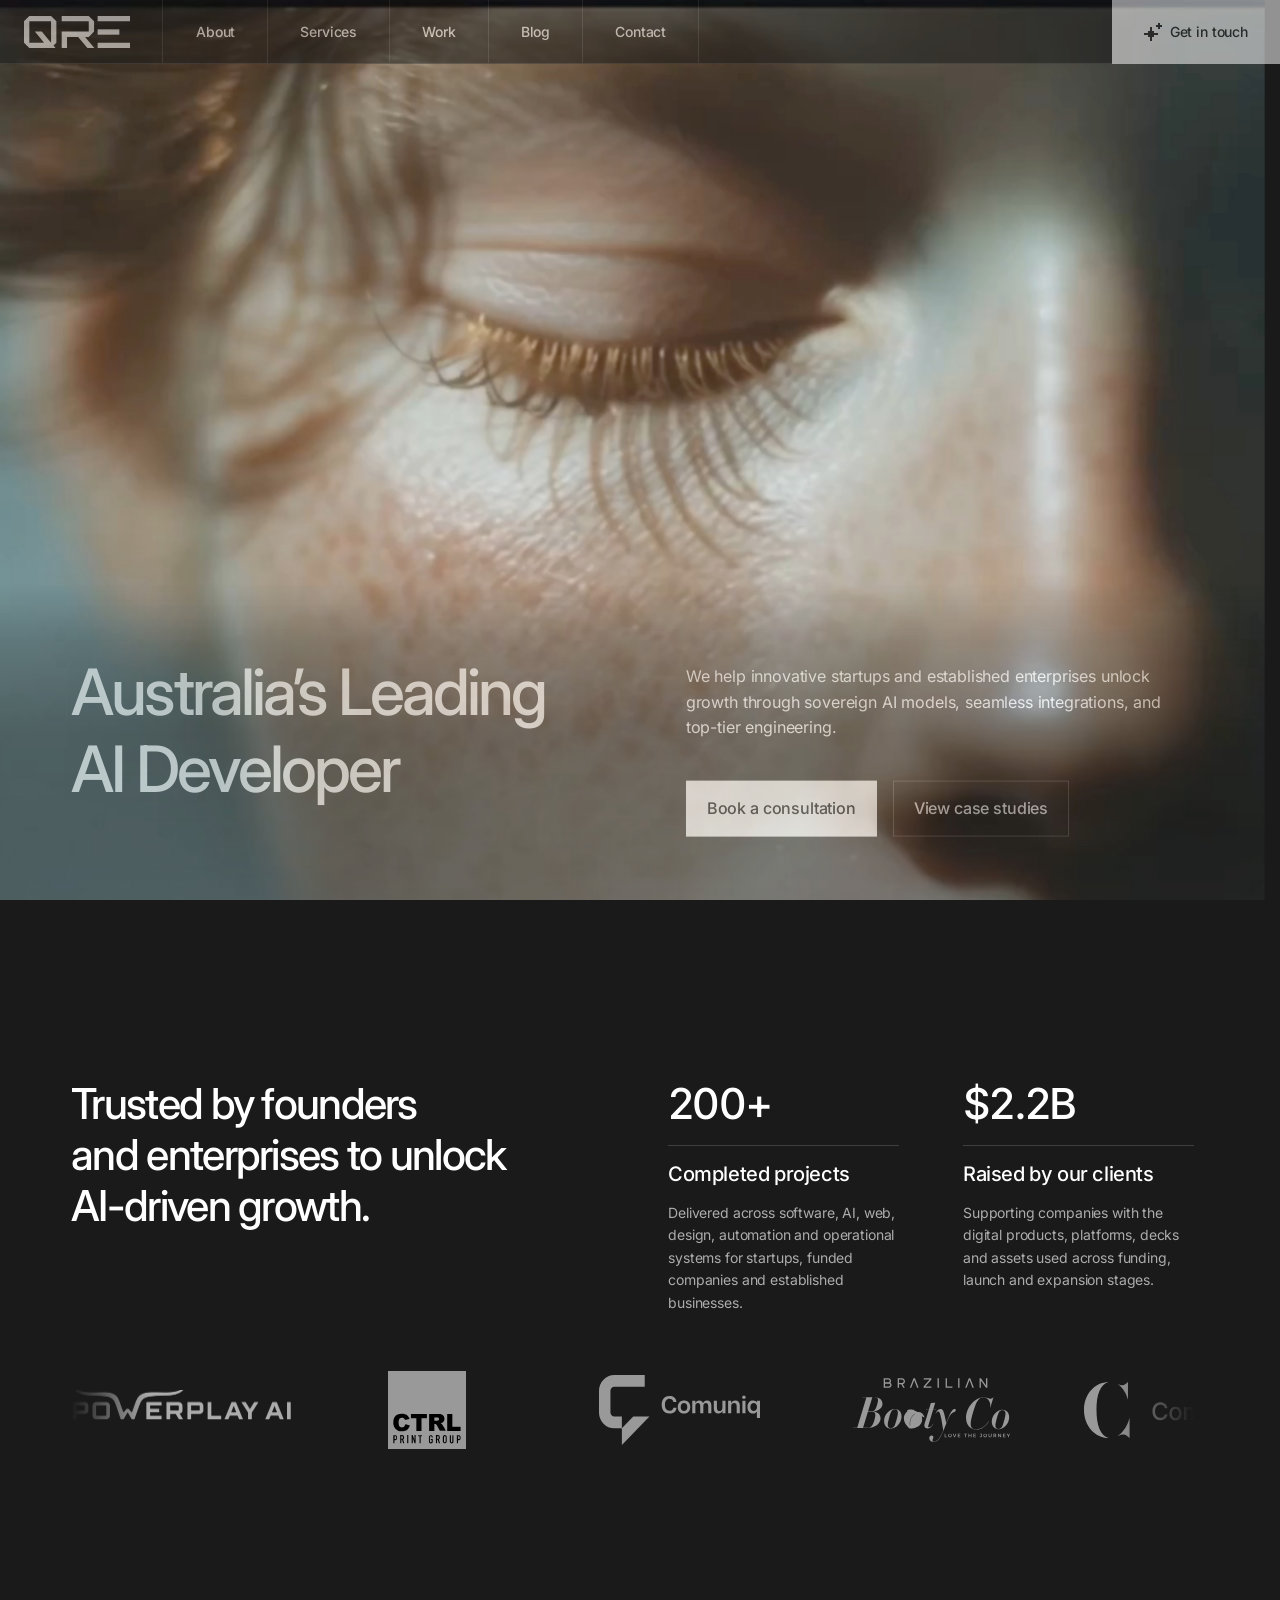
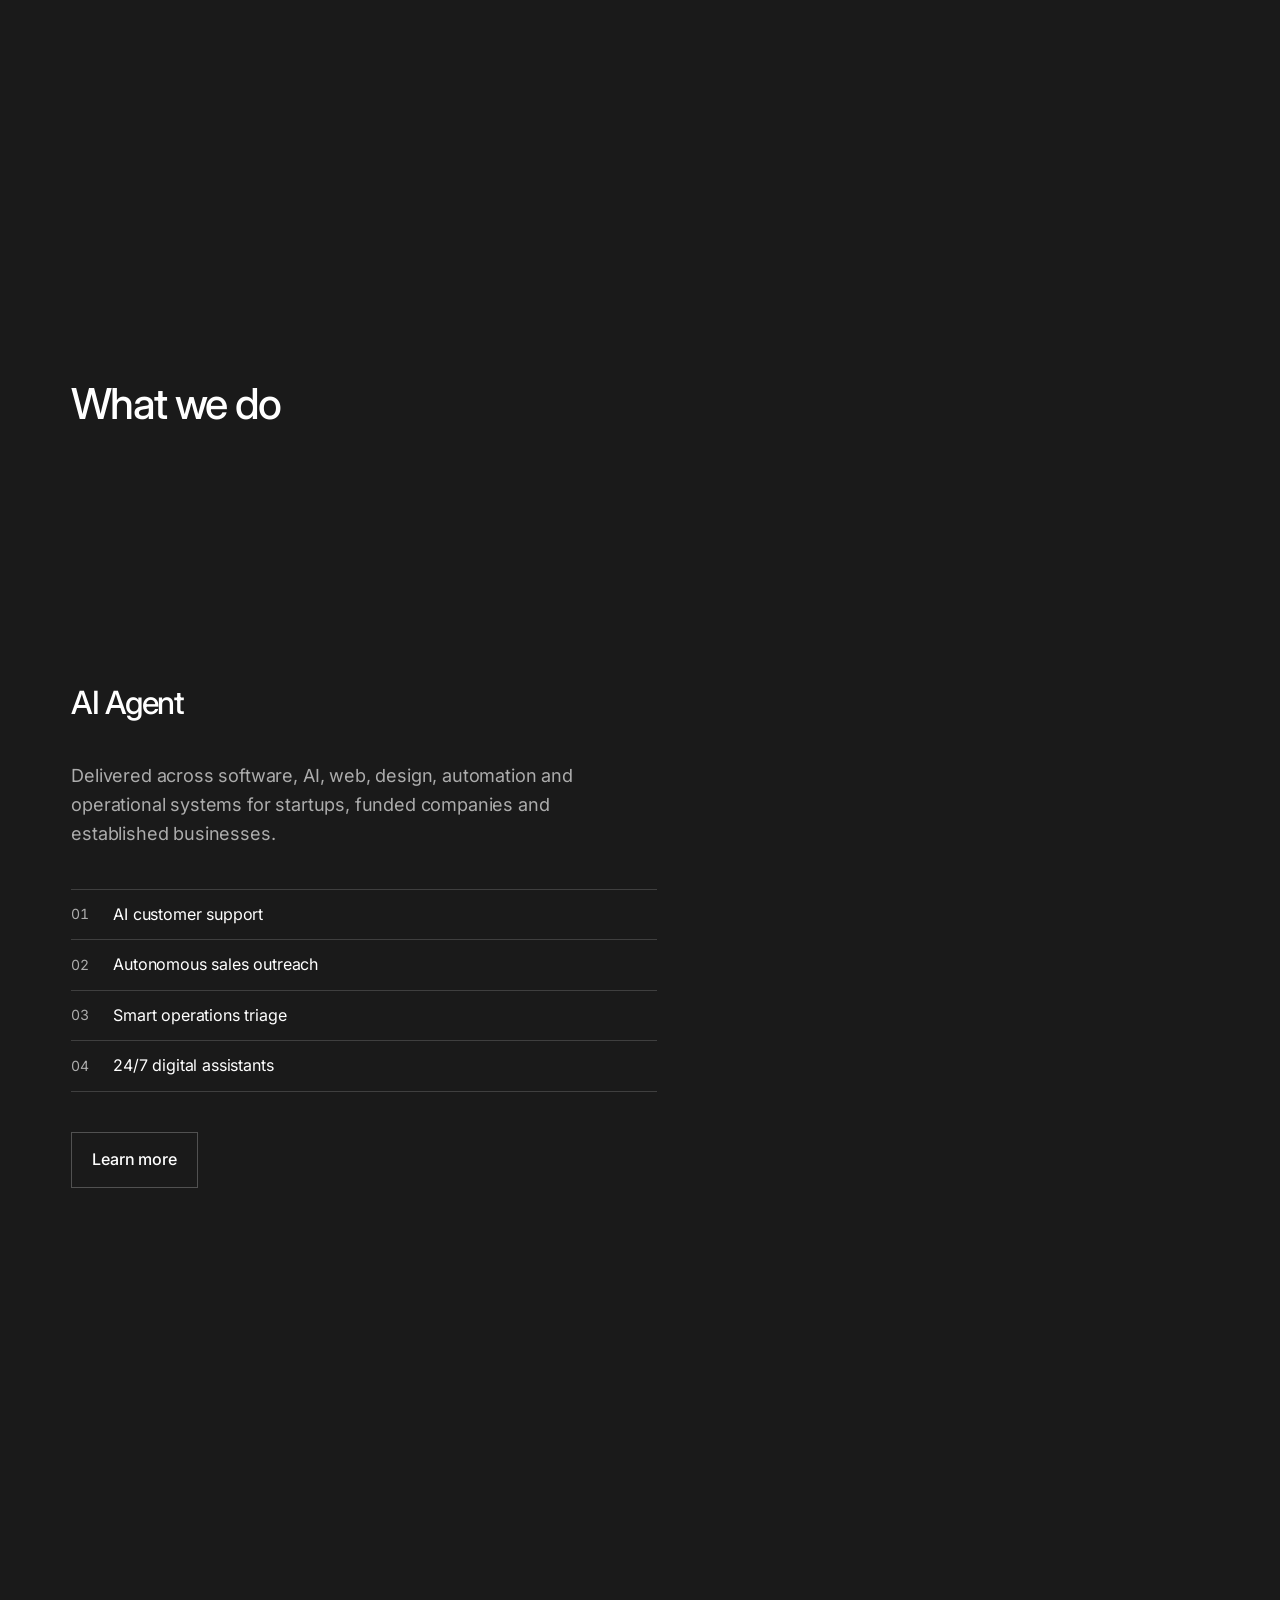
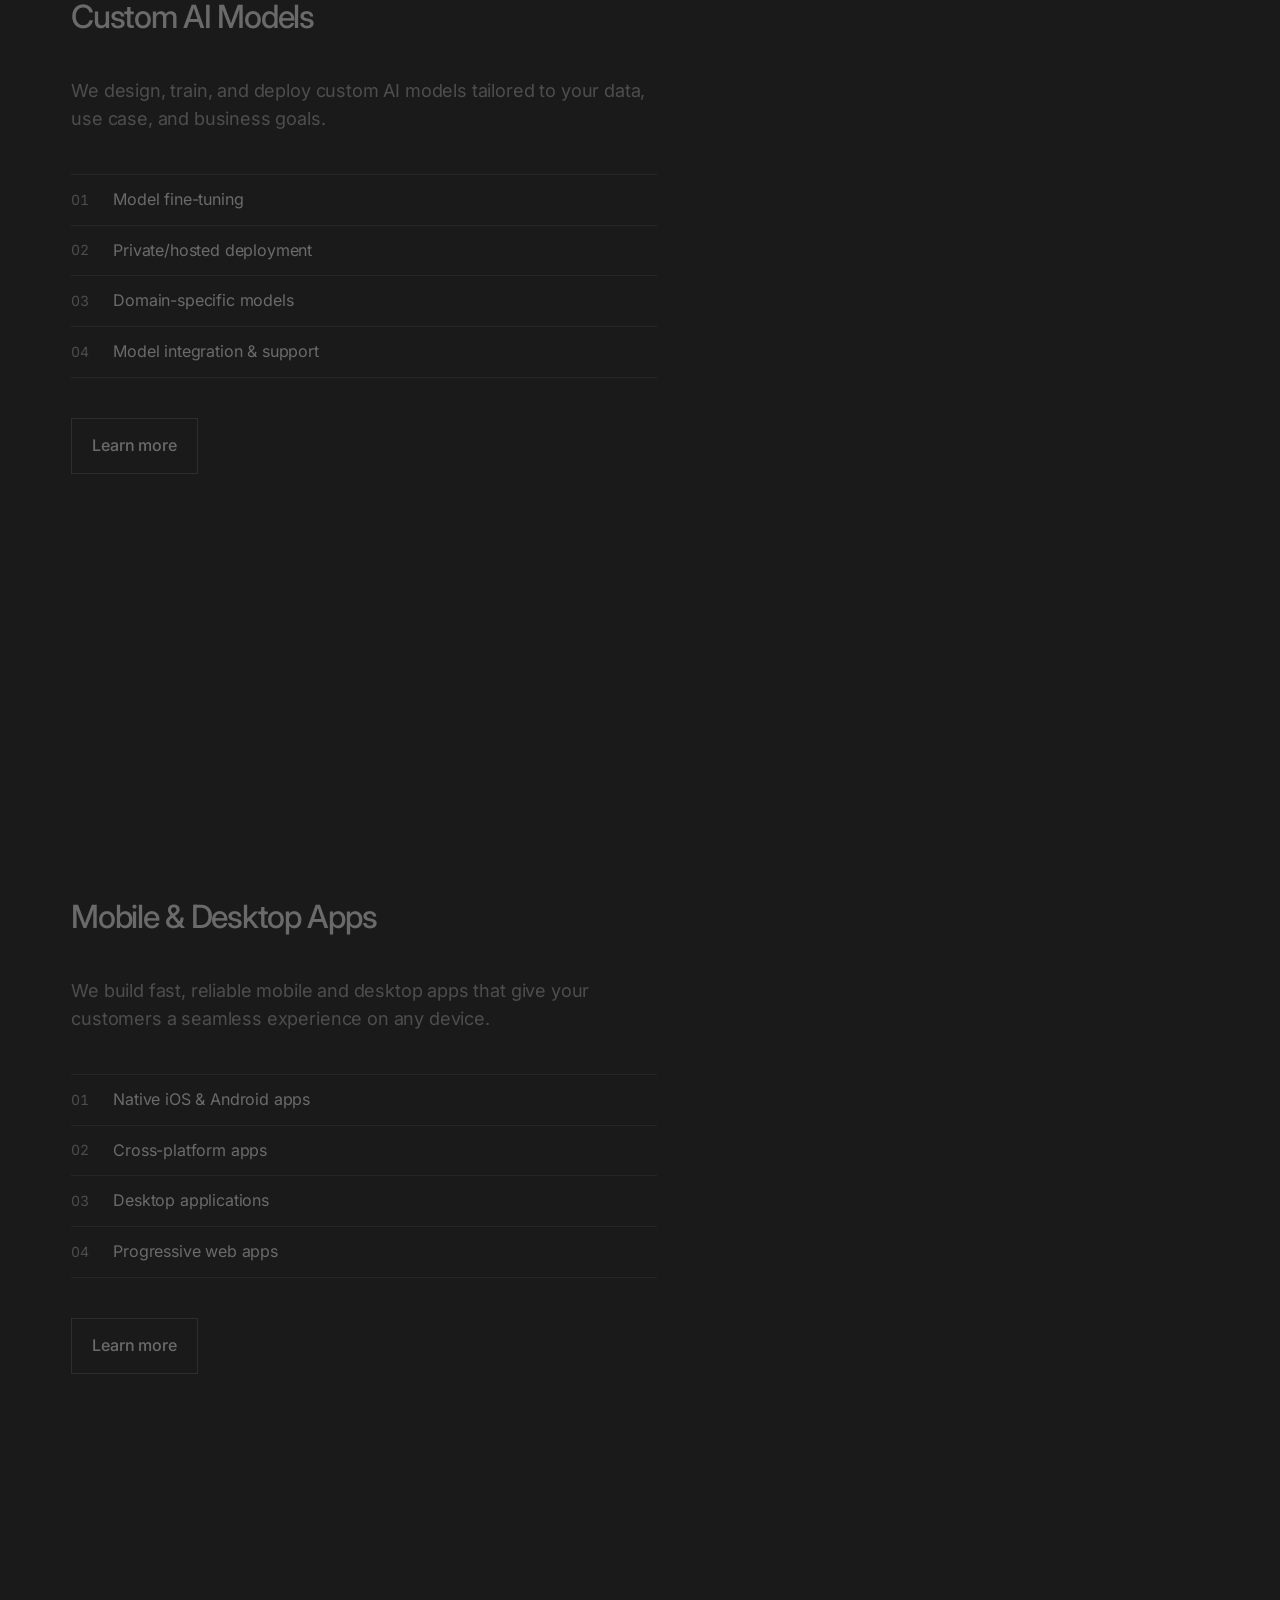
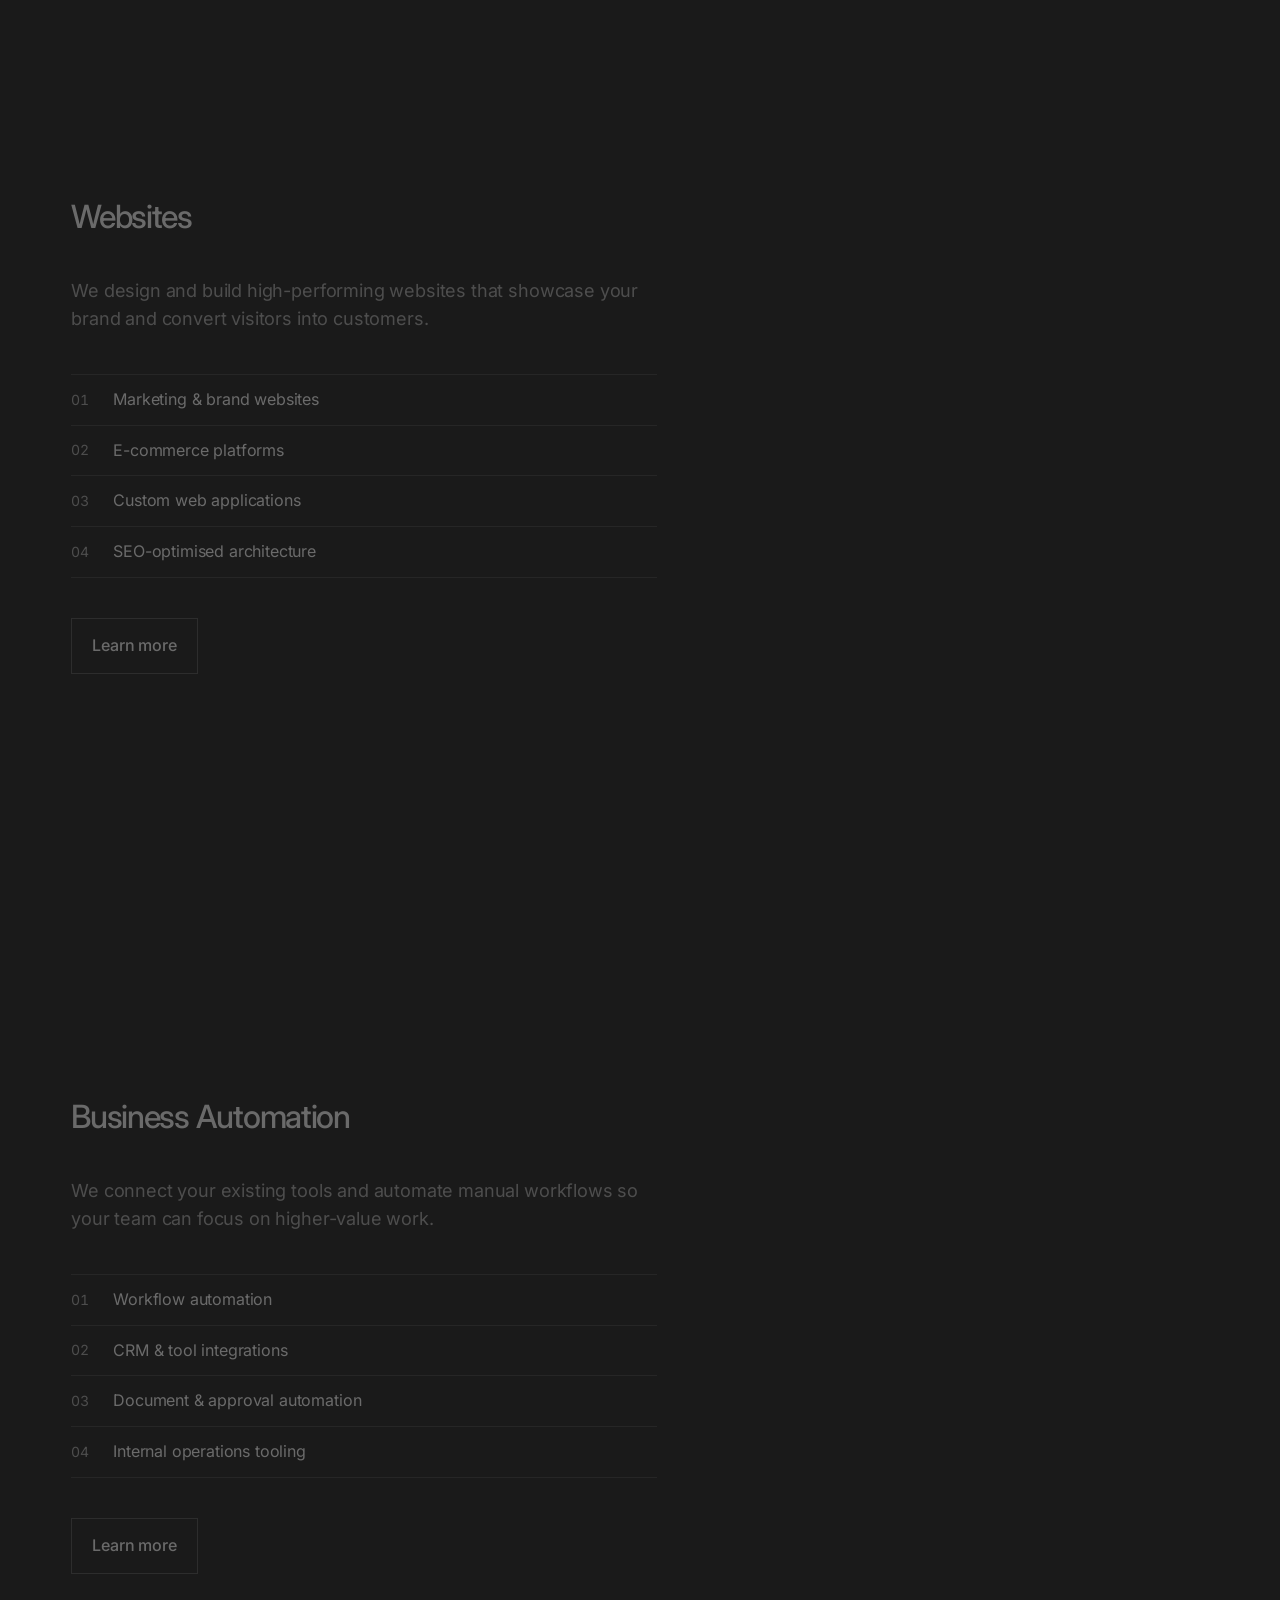
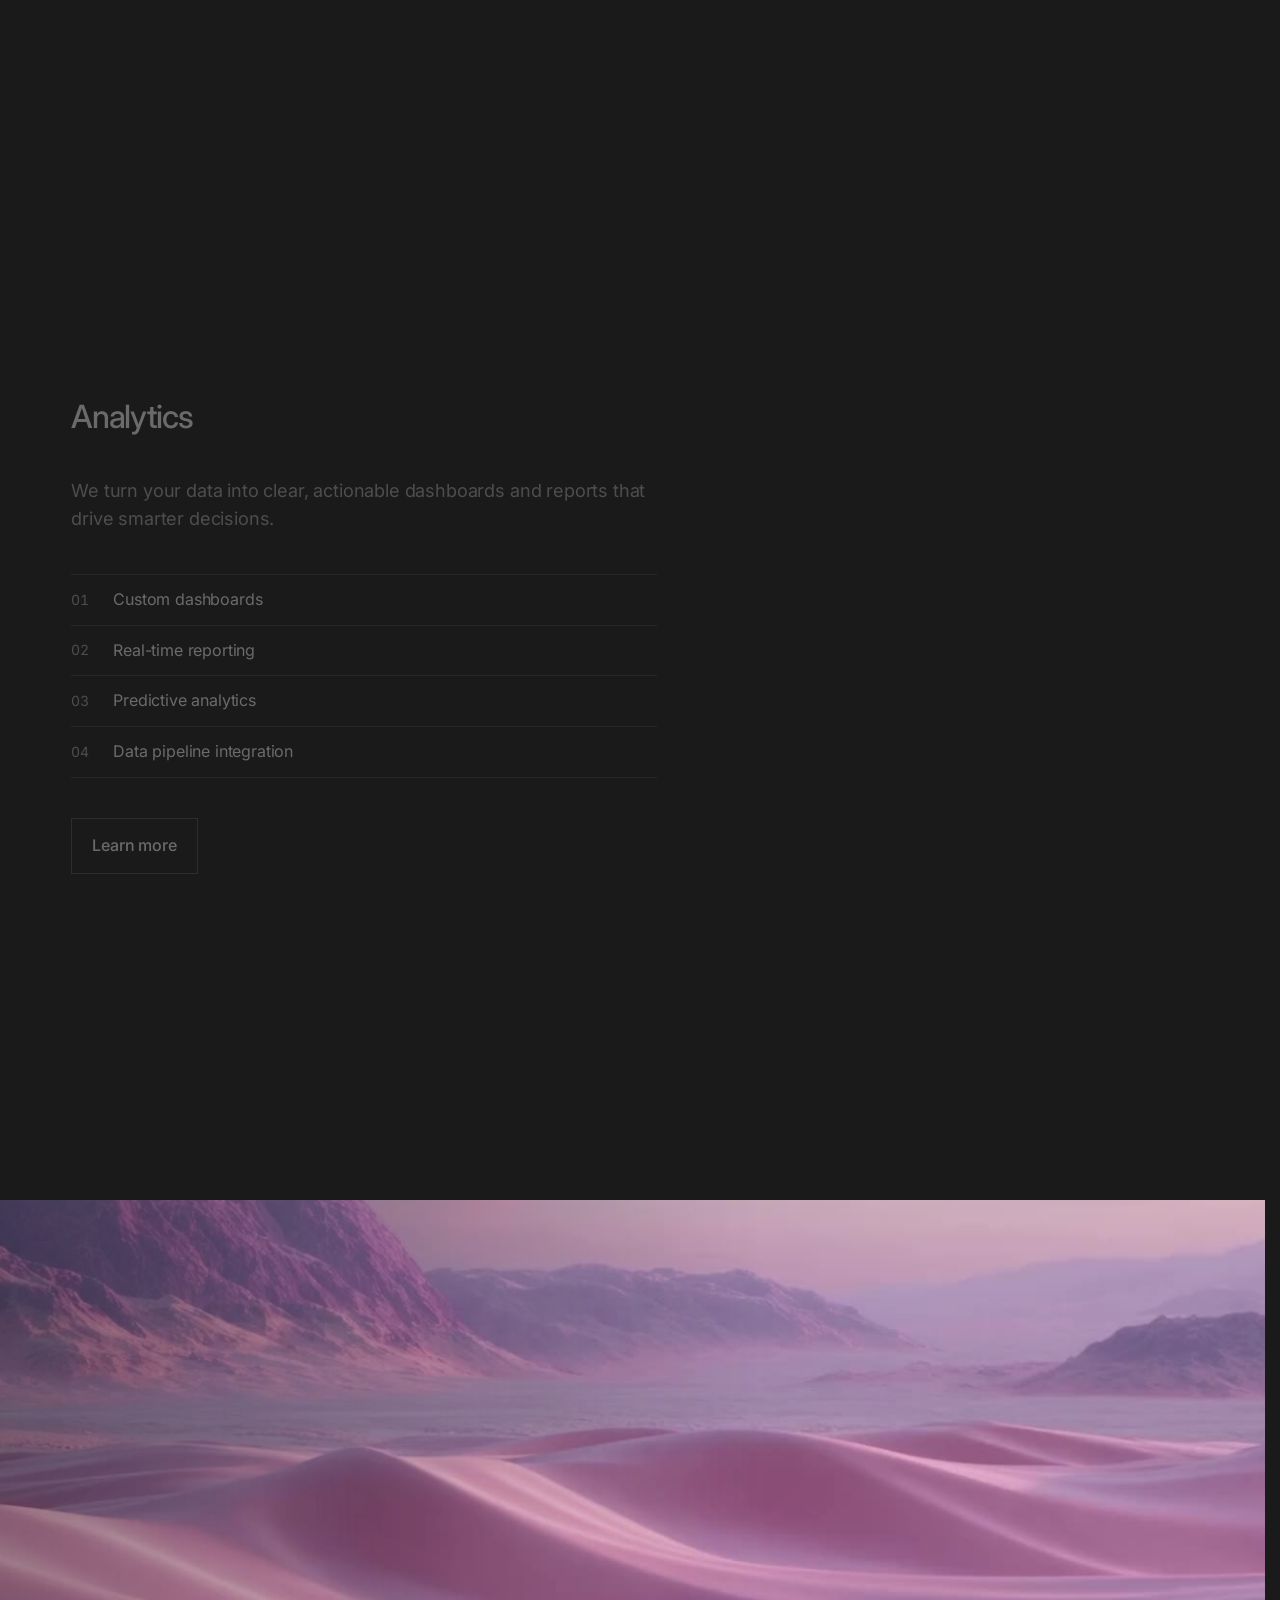
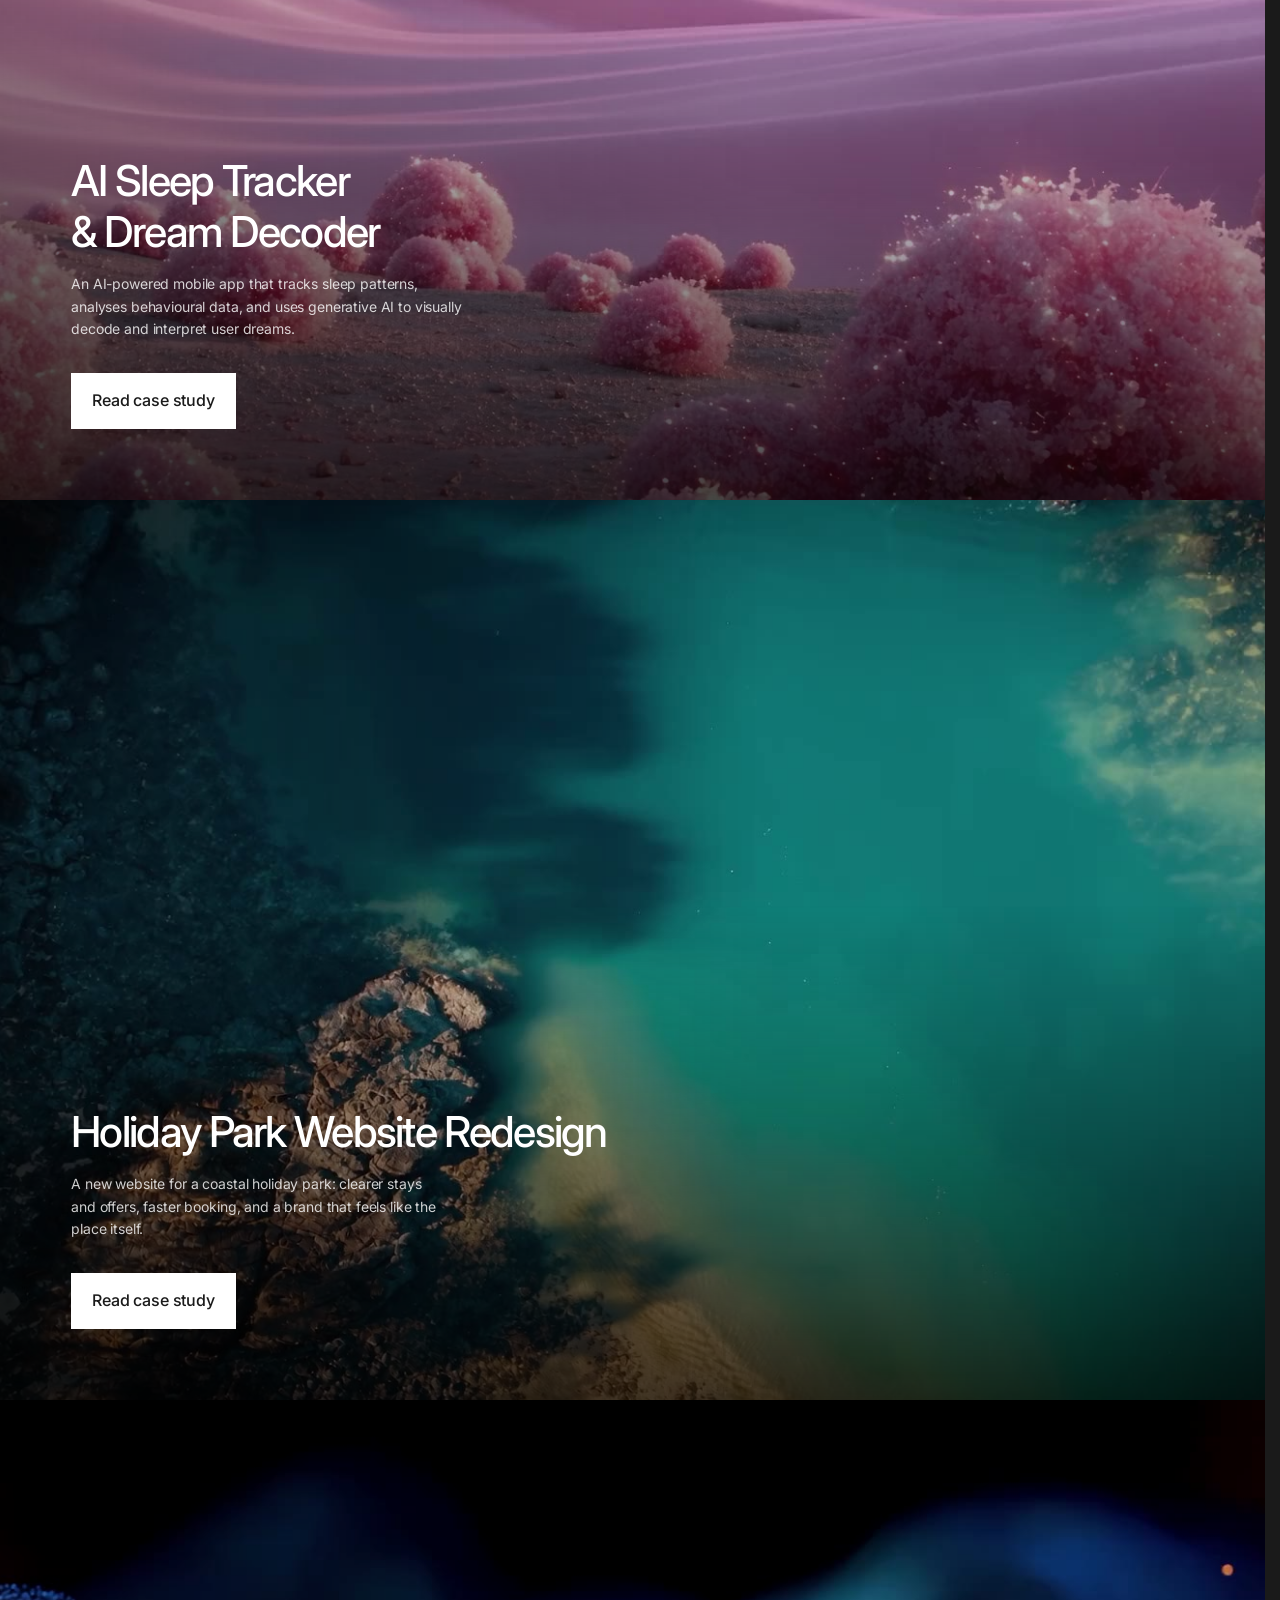
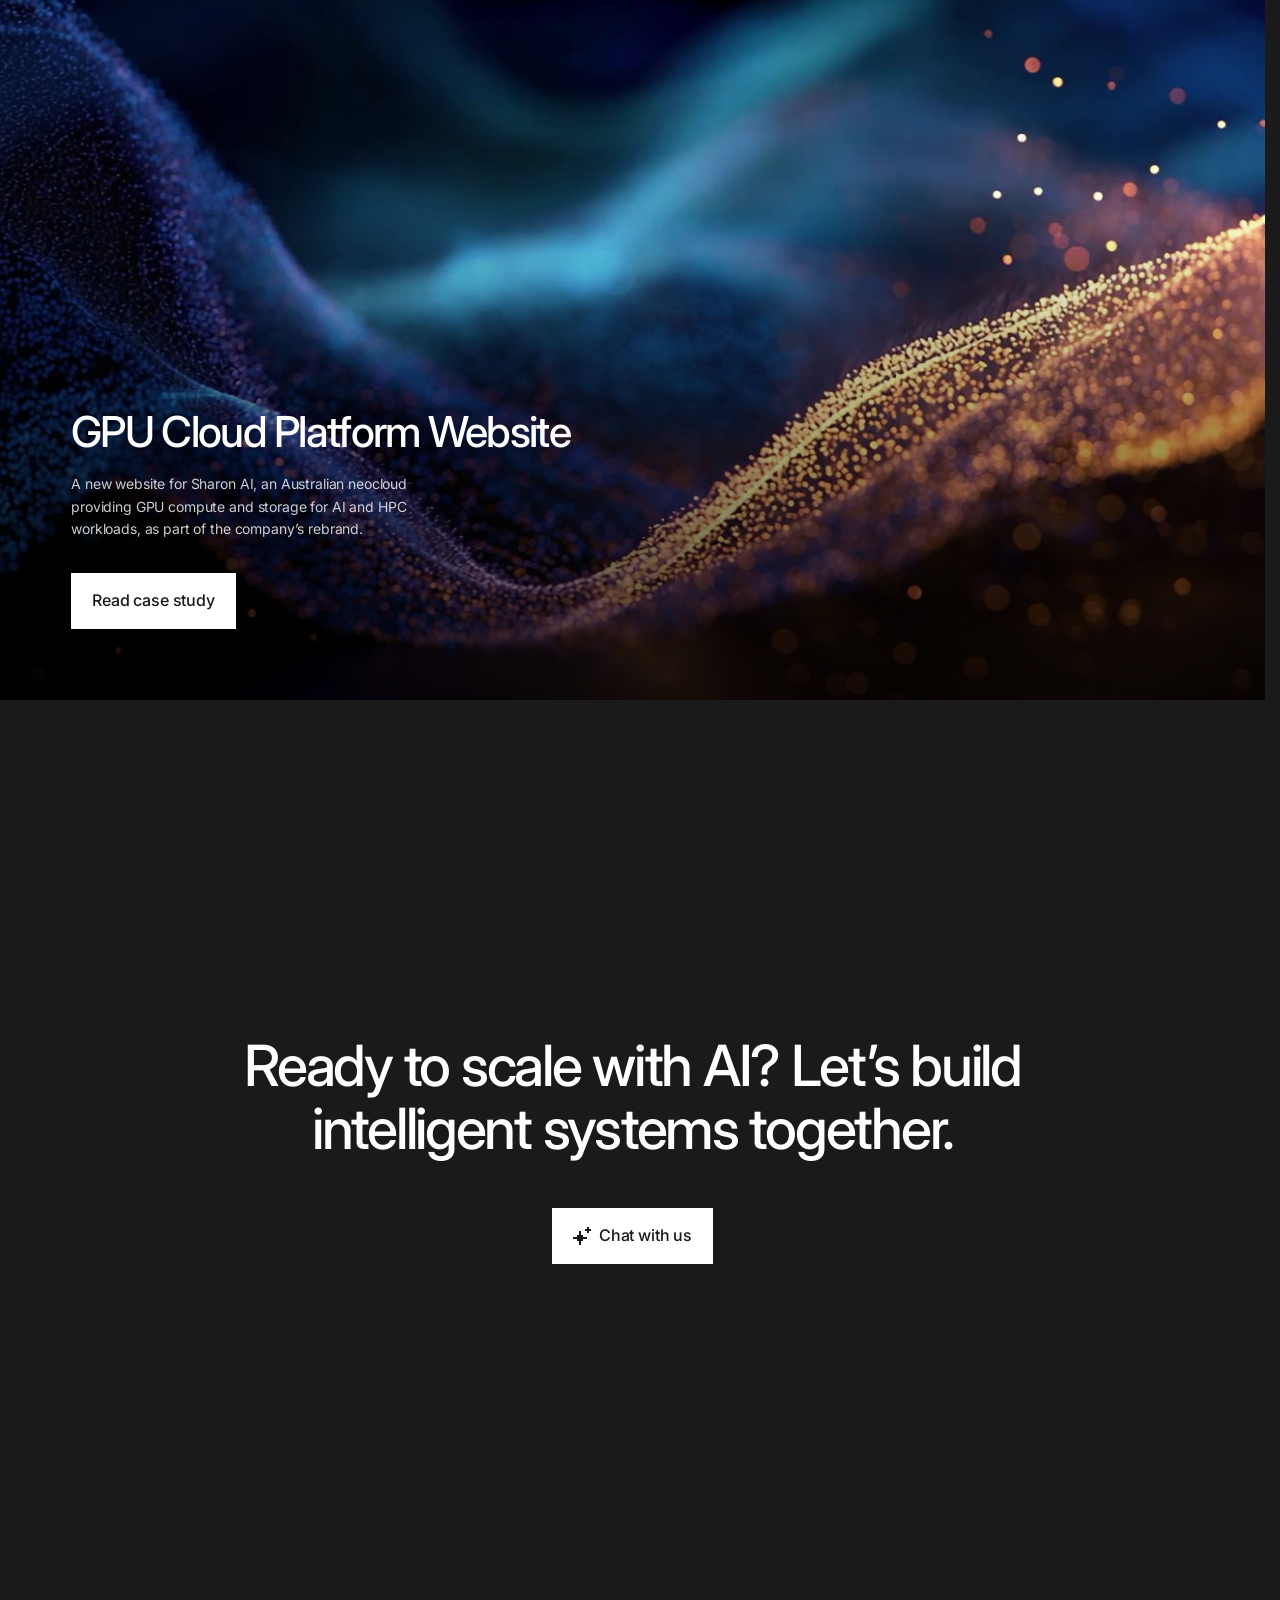
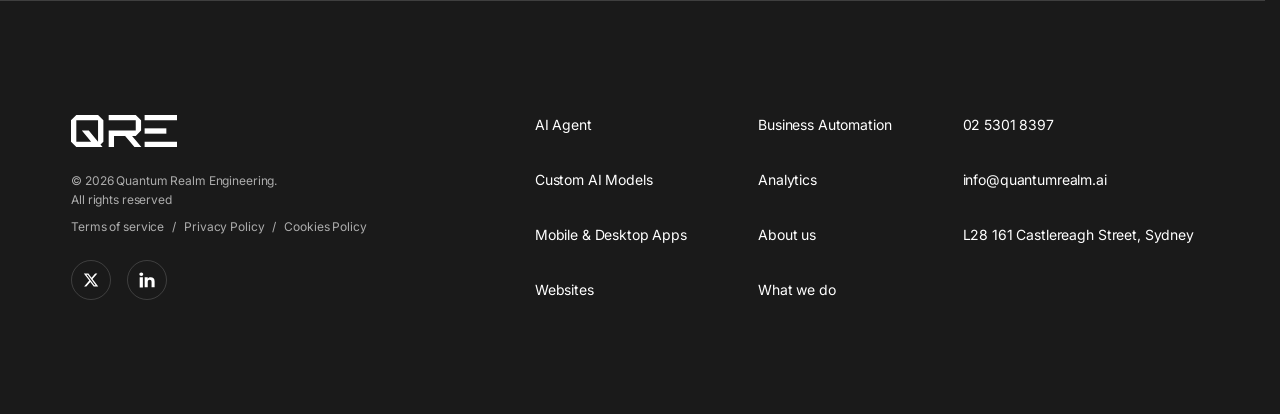
==== commit 43e151f7: "Option 3 chat: sparkles icon as the assistant avatar Co-Authored-By: Claude Opus 5.5 <noreply@anthro" ====
--- a/option-3/index.html
+++ b/option-3/index.html
@@ -332,7 +332,7 @@
   <dialog class="drawer" id="consultation" aria-labelledby="chat-title">
     <div class="drawer__panel chat" data-chat>
       <header class="chat__header">
-        <span class="chat__avatar" aria-hidden="true"><img src="../assets/icons/qre-logo.svg" alt="" width="53" height="16"></span>
+        <span class="chat__avatar" aria-hidden="true"><span class="chat__avatar-icon"></span></span>
         <h2 class="chat__name" id="chat-title">QRE assistant <span class="chat__badge">AI</span></h2>
         <button class="chat__restart" type="button" data-chat-restart hidden>Start over</button>
         <button class="drawer__close" type="button" data-drawer-close aria-label="Close">
--- a/option-3/style.css
+++ b/option-3/style.css
@@ -1301,7 +1301,7 @@
   border-bottom: 1px solid var(--hairline);
 }
 
-/* The QRE mark: the logo file cropped to its Q. */
+/* The assistant's avatar: the AI sparkles (2026-10-26, was the logo's Q). */
 .chat__avatar {
   flex: none;
   display: grid;
@@ -1312,11 +1312,12 @@
   border-radius: 50%;
 }
 
-.chat__avatar img {
-  width: 16px;
-  height: 16px;
-  object-fit: cover;
-  object-position: left center;
+.chat__avatar-icon {
+  width: 18px;
+  height: 18px;
+  background-color: var(--on-surface);
+  -webkit-mask: url('../assets/icons/sparkles.svg') no-repeat center / 18px 18px;
+          mask: url('../assets/icons/sparkles.svg') no-repeat center / 18px 18px;
 }
 
 .chat__name {
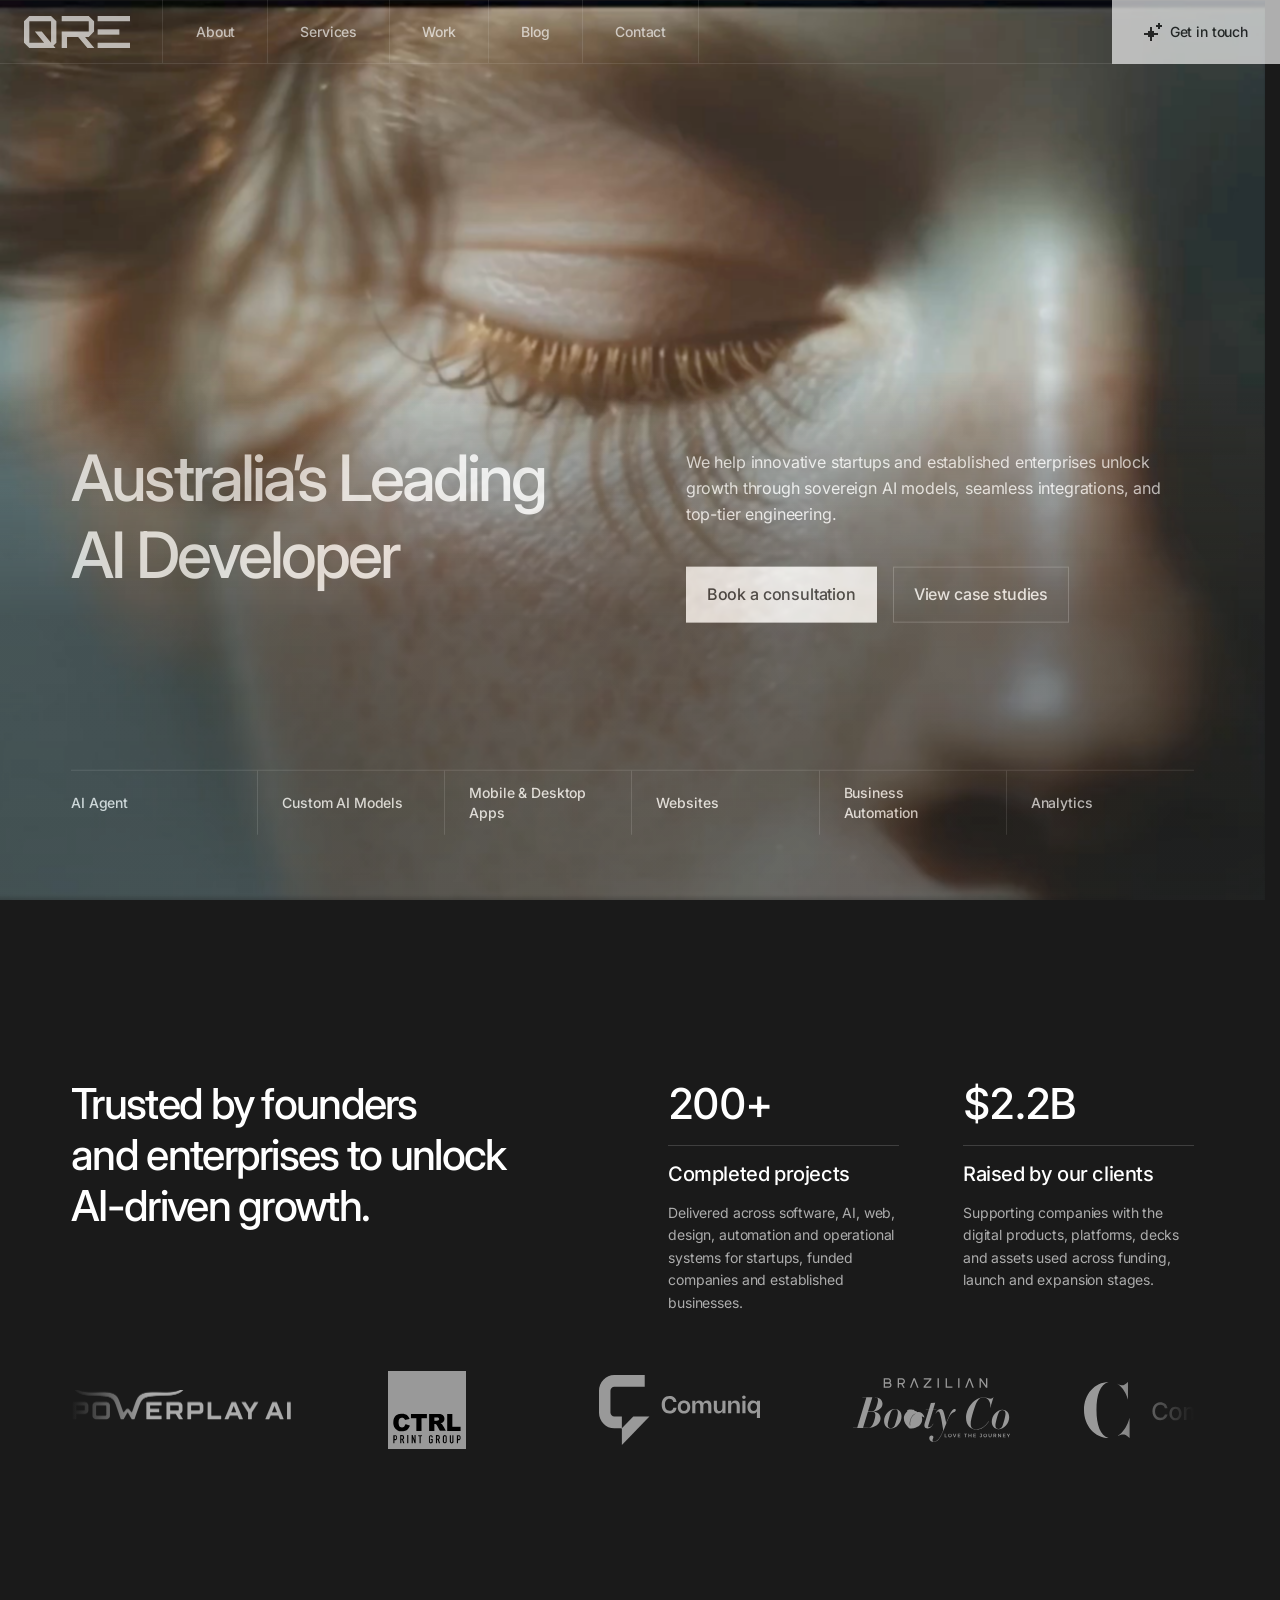
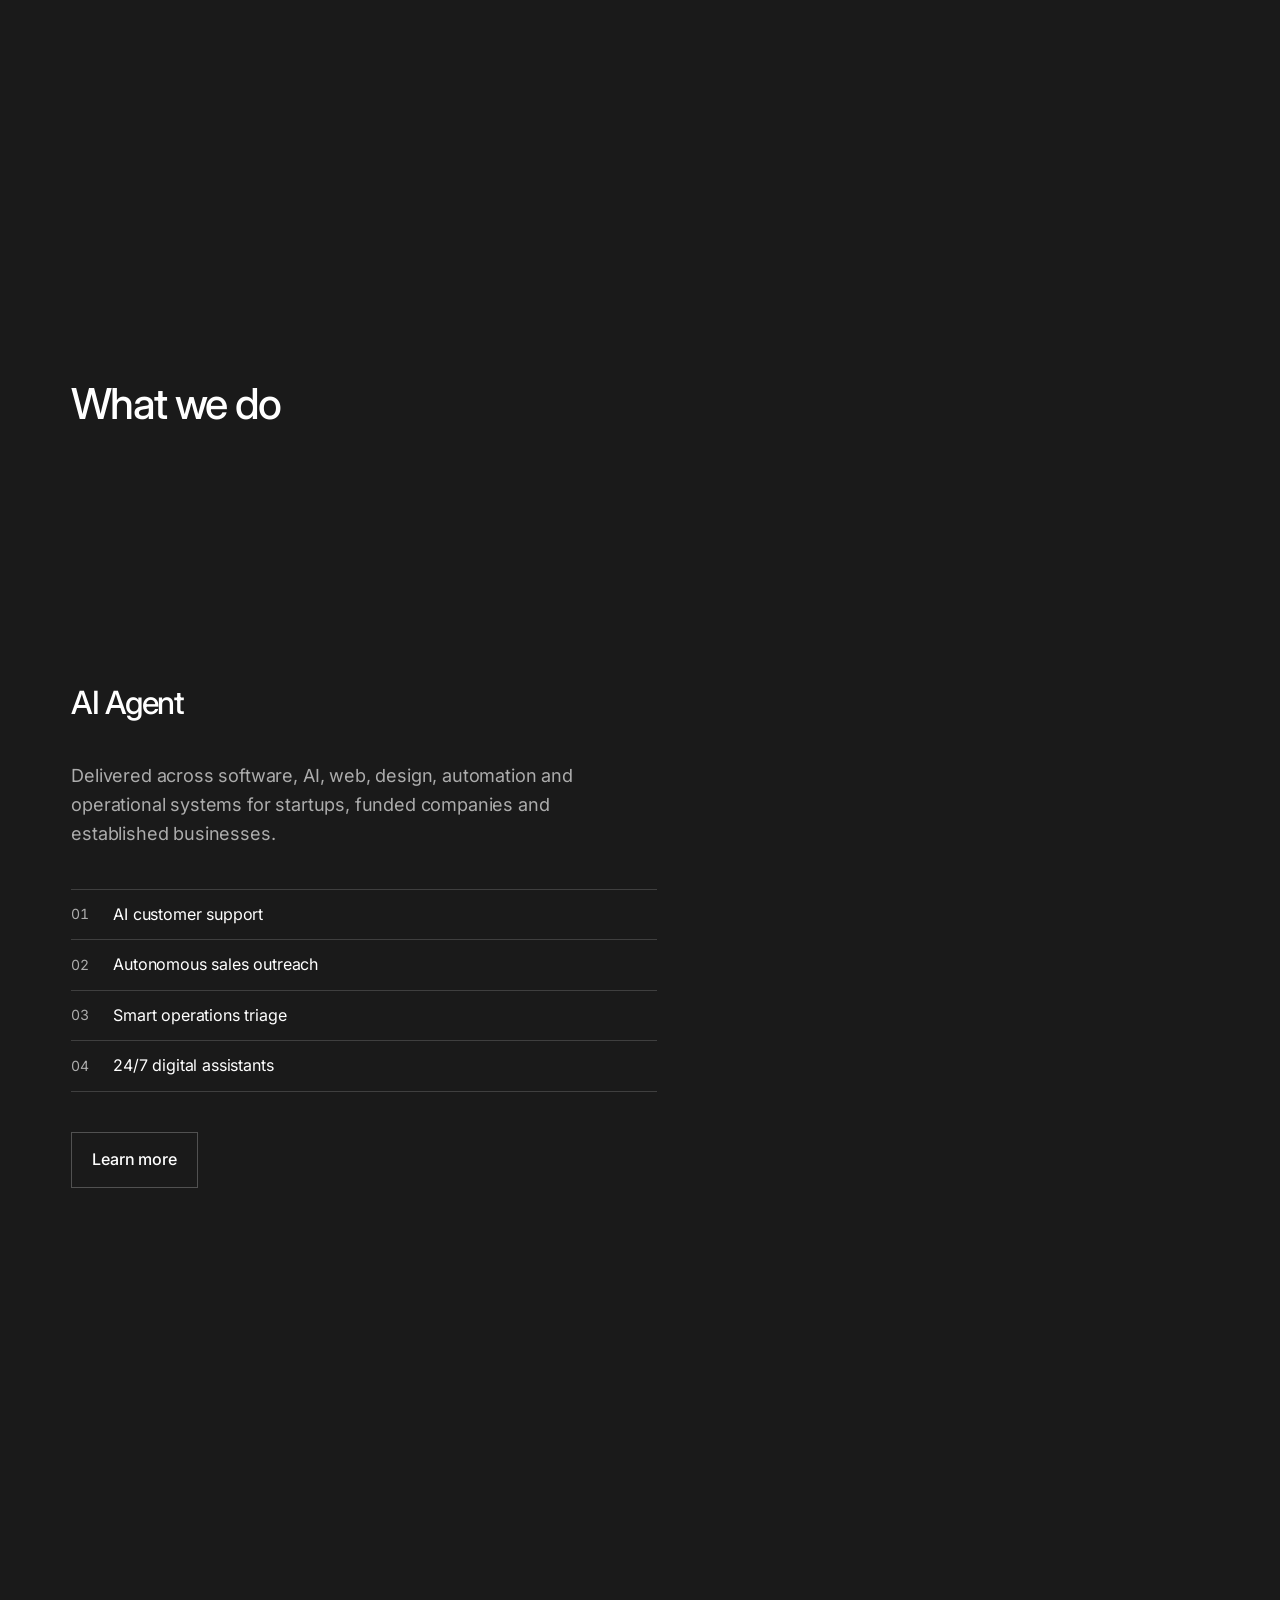
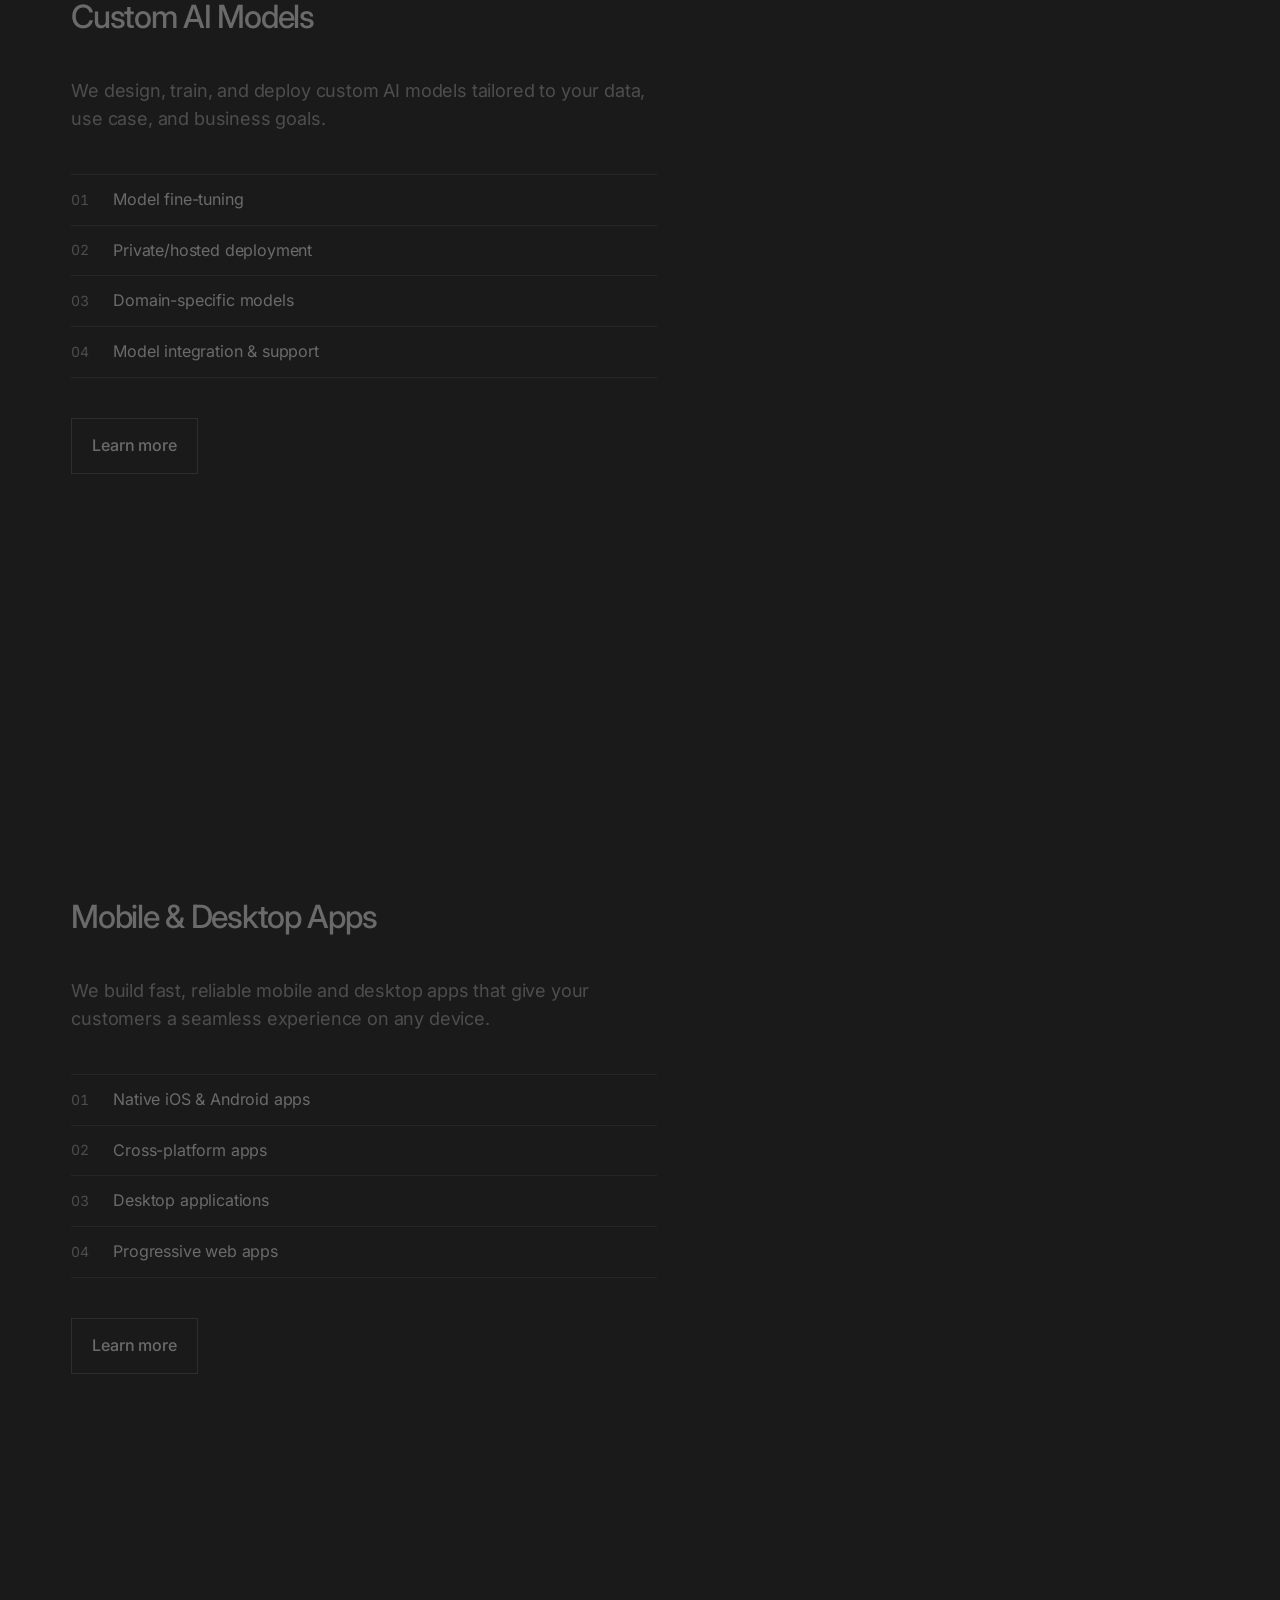
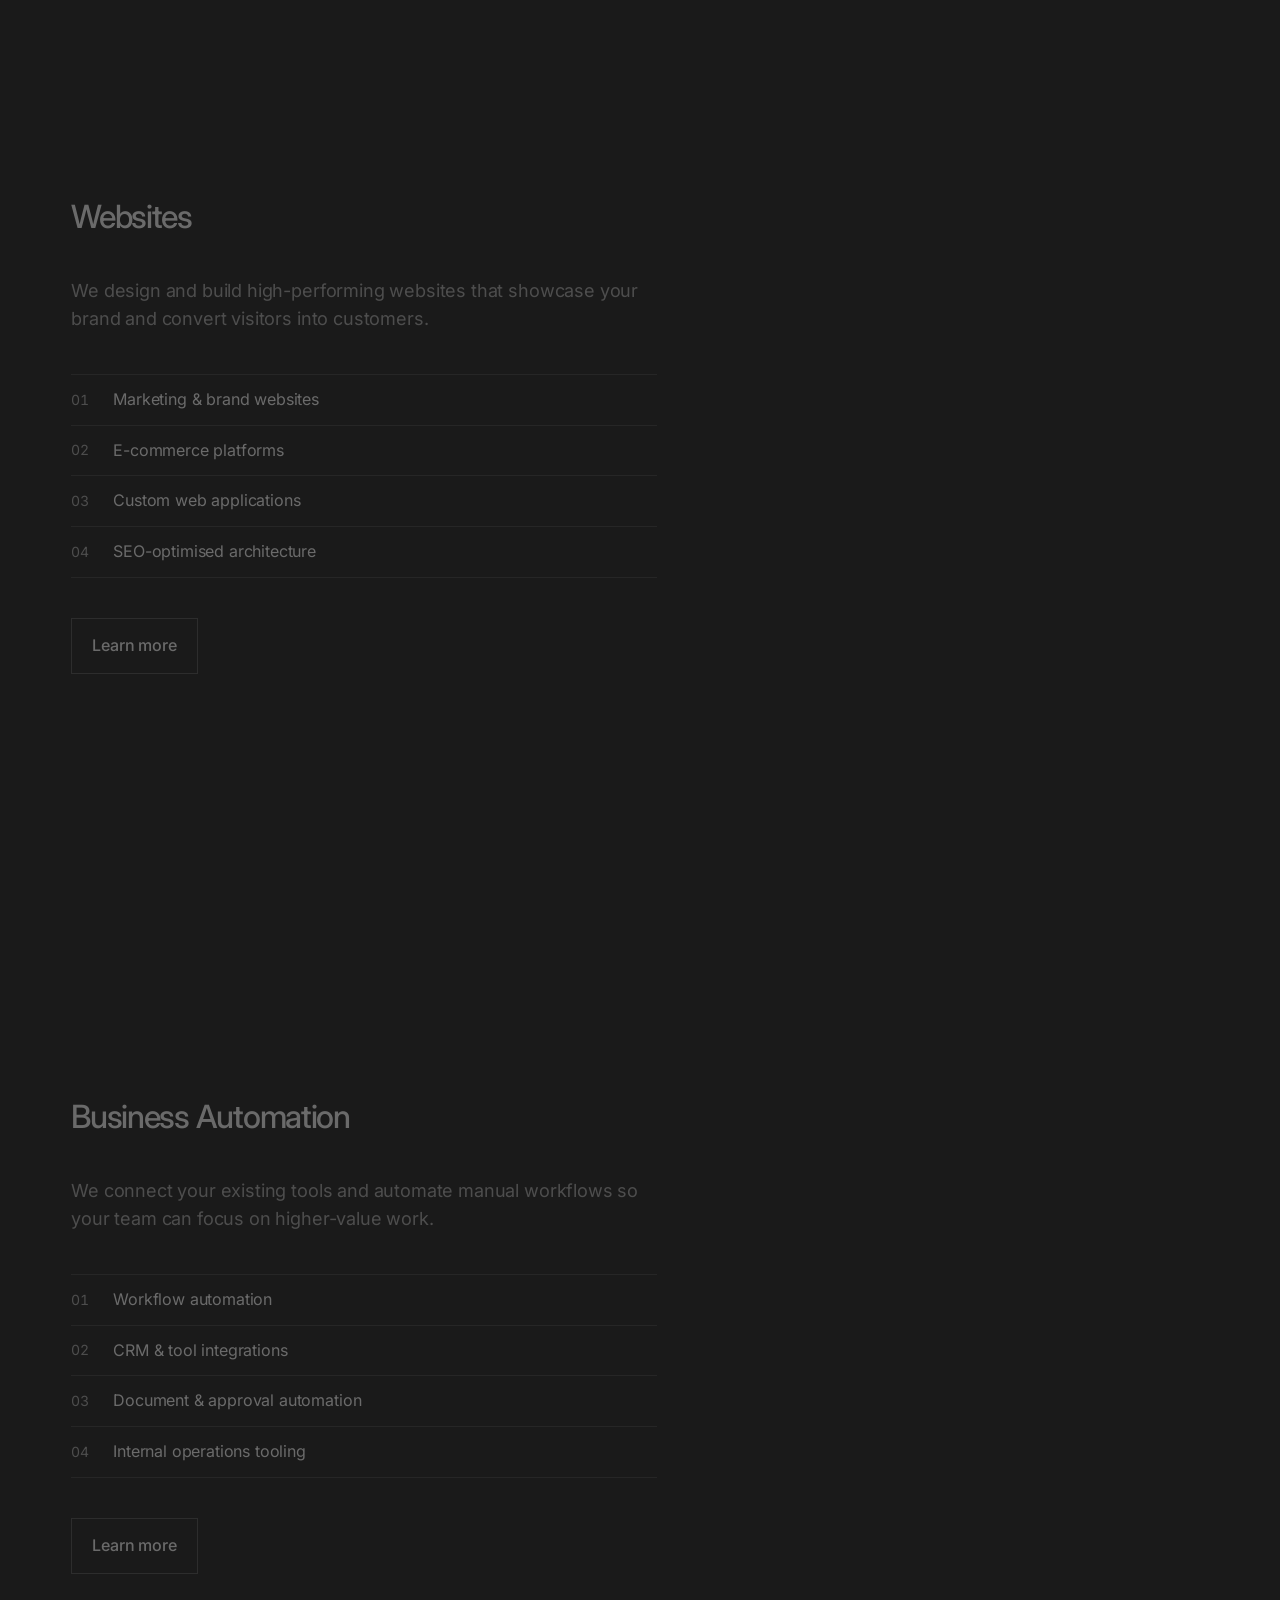
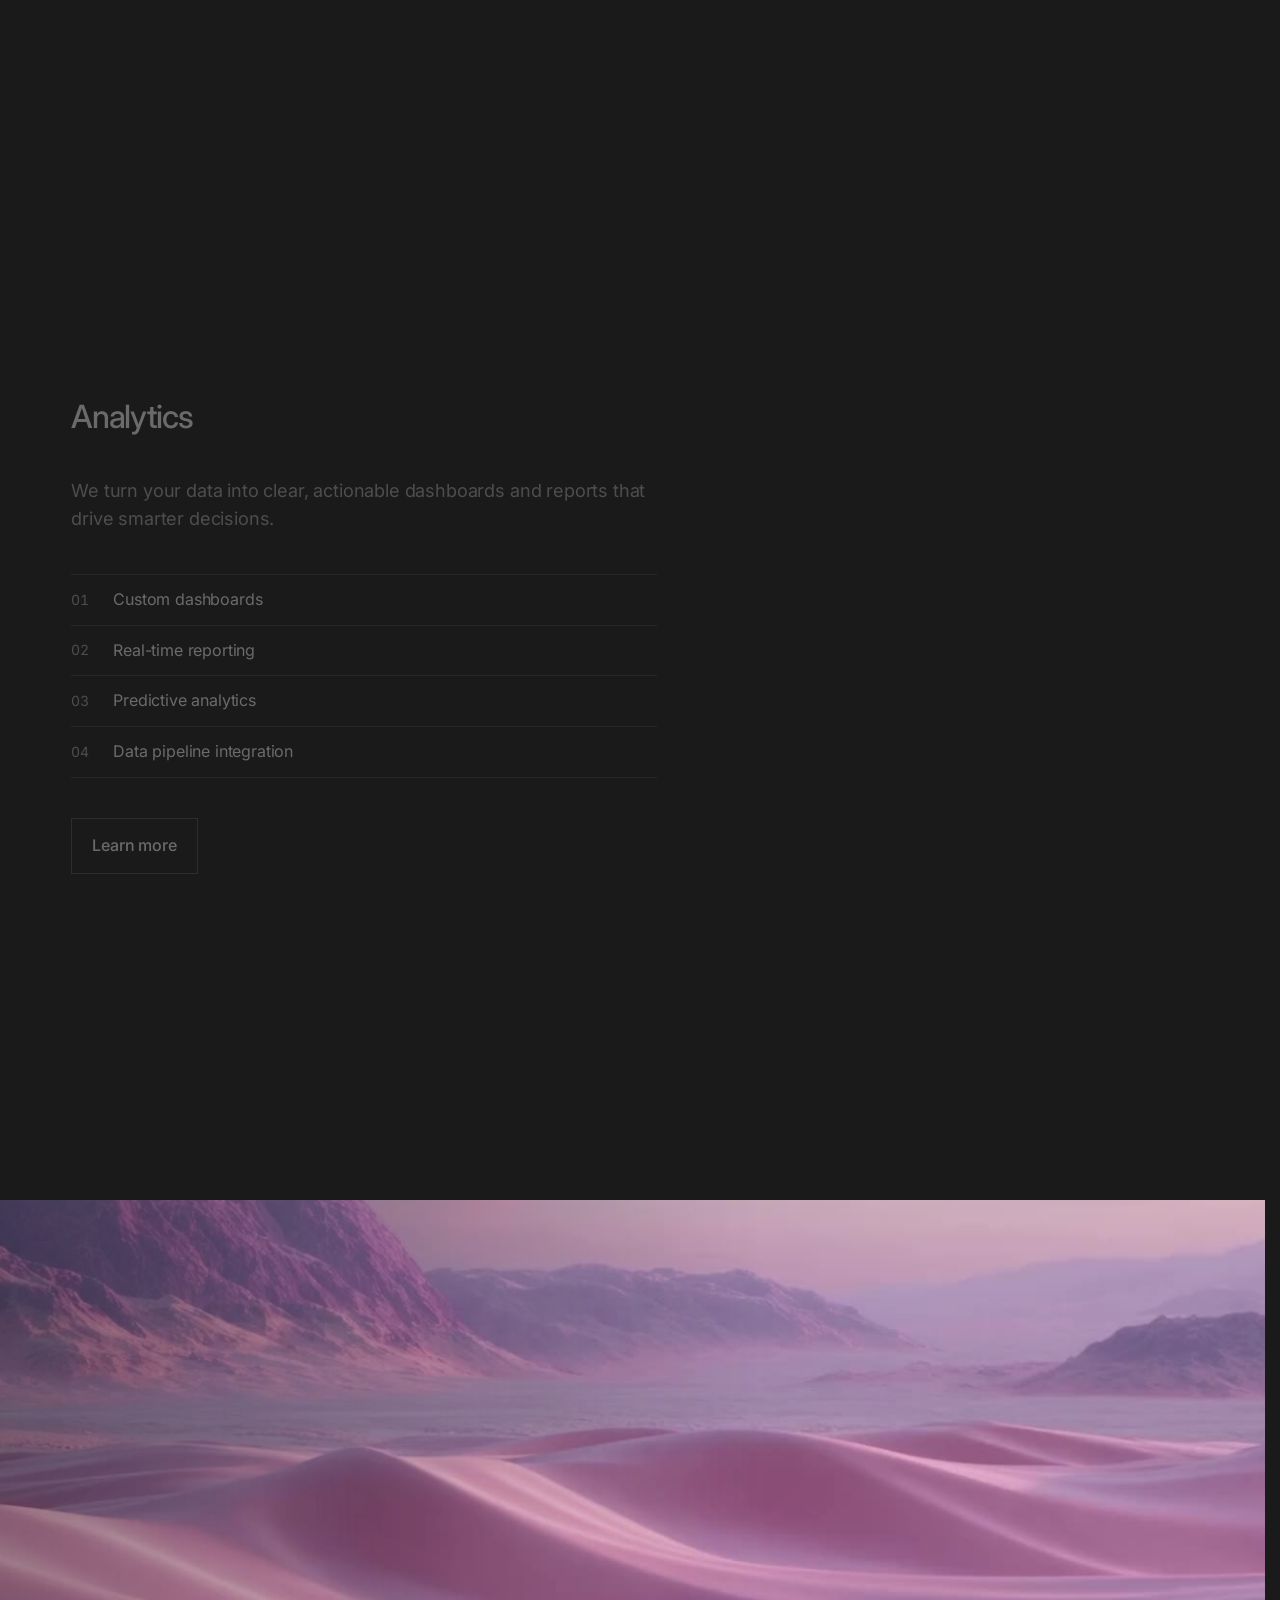
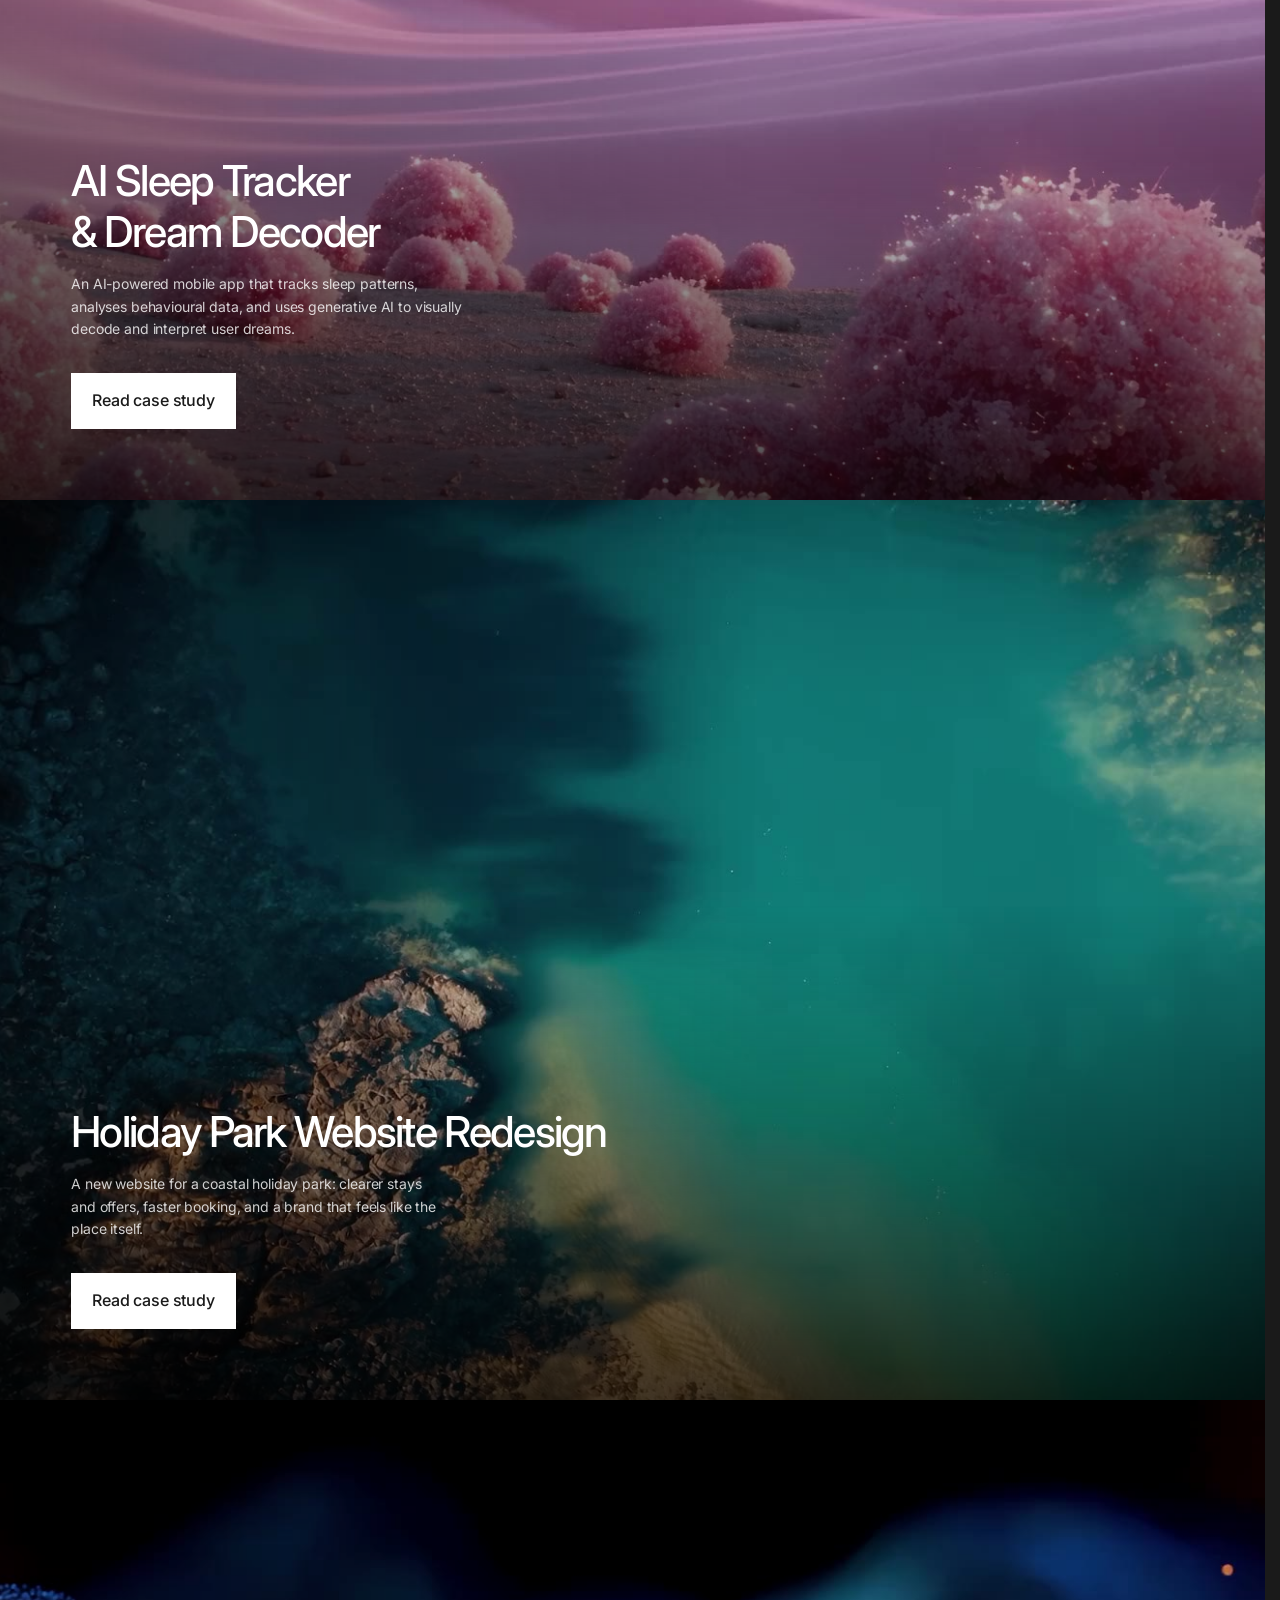
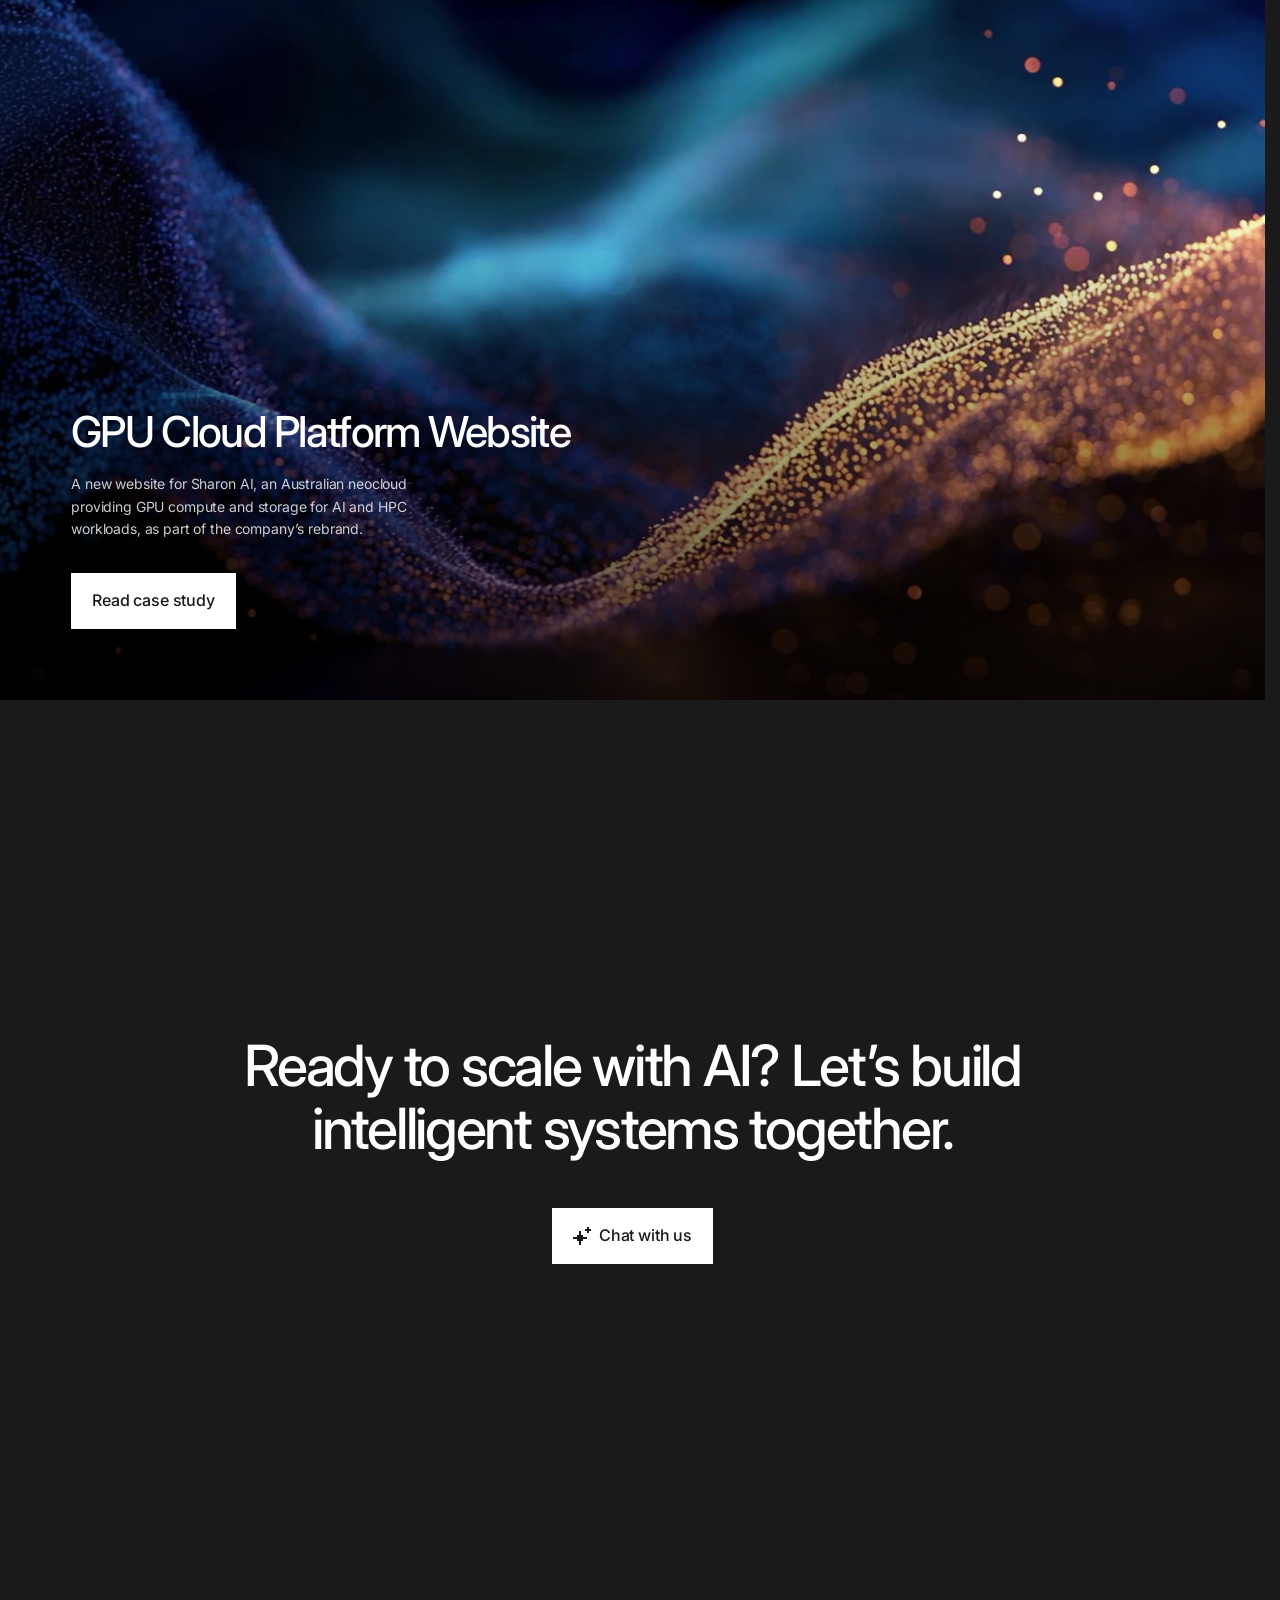
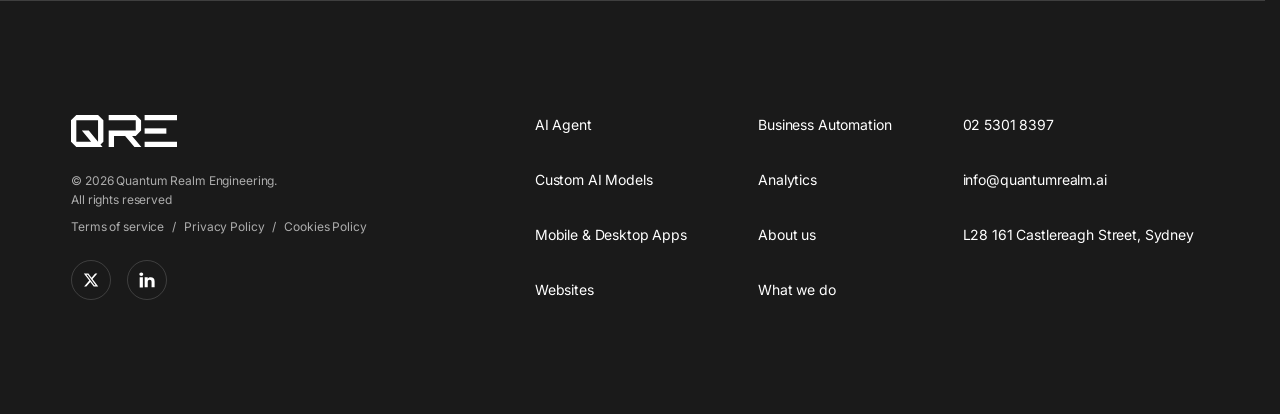
==== commit 972a0979: "Option 3 hero: service names row, AI Agent background video on hover Co-Authored-By: Claude Opus 5.5" ====
--- a/option-3/index.html
+++ b/option-3/index.html
@@ -86,6 +86,9 @@
               </clipPath>
             </defs>
           </svg>
+          <!-- Service backgrounds: shown over the film while a service in
+               .hero__services is hovered (site.js 9). One per data-service. -->
+          <video class="hero__service-video" data-service="ai-agents" src="../assets/hero-services/ai-agents.mp4" muted loop playsinline preload="auto" aria-hidden="true"></video>
         </div>
 
         <div class="hero__content">
@@ -101,6 +104,15 @@
               <a class="button button--outline" href="#work">View case studies</a>
             </div>
           </div>
+
+          <nav class="hero__services" aria-label="Services">
+            <a class="hero__service" href="#ai-agents" data-service="ai-agents">AI Agent</a>
+            <a class="hero__service" href="#custom-ai-models" data-service="custom-ai-models">Custom AI Models</a>
+            <a class="hero__service" href="#mobile-desktop-apps" data-service="mobile-desktop-apps">Mobile &amp; Desktop Apps</a>
+            <a class="hero__service" href="#websites" data-service="websites">Websites</a>
+            <a class="hero__service" href="#business-automation" data-service="business-automation">Business Automation</a>
+            <a class="hero__service" href="#analytics" data-service="analytics">Analytics</a>
+          </nav>
         </div>
         </div>
       </div>
--- a/option-3/style.css
+++ b/option-3/style.css
@@ -499,6 +499,114 @@
   display: flex;
   flex-wrap: wrap;
   gap: var(--space-sm);
+}
+
+/* Service background: full bleed over the film while its name in
+   .hero__services is hovered (site.js 9). The clips are square, so the
+   crop keeps the upper part of the frame, where the faces are. */
+.hero__service-video {
+  position: absolute;
+  inset: 0;
+  z-index: 1;
+  display: block;
+  width: 100%;
+  height: 100%;
+  object-fit: cover;
+  object-position: 50% 20%;
+  opacity: 0;
+  transition: opacity 0.4s var(--ease-in-out);
+  pointer-events: none;
+}
+
+.hero__service-video.is-showing {
+  opacity: 1;
+}
+
+/* The six services in a row of cells under the copy, lines as in the header. */
+.hero__services {
+  grid-column: 1 / -1;
+  display: grid;
+  grid-template-columns: repeat(6, 1fr);
+  margin-top: var(--space-xl);
+  border-top: 1px solid var(--header-line);
+}
+
+.hero__service {
+  position: relative;
+  display: flex;
+  align-items: center;
+  min-height: 64px;
+  padding: 0 var(--space-md);
+  border-right: 1px solid var(--header-line);
+  color: inherit;
+  font-size: 14px;
+  font-weight: 500;
+  line-height: 20px;
+  letter-spacing: var(--tracking-body);
+  text-decoration: none;
+}
+
+.hero__service:first-child {
+  padding-left: 0;
+}
+
+.hero__service:last-child {
+  border-right: 0;
+}
+
+.hero__service::after {
+  content: '';
+  position: absolute;
+  right: 0;
+  bottom: 0;
+  left: 0;
+  height: 1px;
+  background-color: currentColor;
+  transform: scaleX(0);
+  transform-origin: left;
+  transition: transform 0.4s var(--ease-in-out);
+}
+
+@media (hover: hover) {
+  .hero__service:hover::after {
+    transform: scaleX(1);
+  }
+}
+
+.hero__service:focus-visible::after {
+  transform: scaleX(1);
+}
+
+@media (max-width: 1100px) {
+  .hero__services {
+    grid-template-columns: repeat(3, 1fr);
+  }
+
+  .hero__service:nth-child(3) {
+    border-right: 0;
+  }
+
+  .hero__service:nth-child(4) {
+    padding-left: 0;
+  }
+
+  .hero__service:nth-child(n + 4) {
+    border-top: 1px solid var(--header-line);
+  }
+}
+
+/* Phones have no hover to show the backgrounds. */
+@media (max-width: 768px) {
+  .hero__services {
+    display: none;
+  }
+}
+
+@media (prefers-reduced-motion: reduce) {
+  .hero__service-video,
+  .hero__service::after {
+    transition: none;
+  }
 }
 
 /* --------------------------------------------------------------------------
@@ -1296,8 +1404,9 @@
   align-items: center;
   gap: var(--space-xs);
   min-height: 80px;
-  /* The line runs the full width of the panel (2026-10-26). */
-  padding: var(--space-sm) var(--drawer-pad);
+  /* The line runs the full width of the panel (2026-10-26). Sides 24 px
+     (16 px ≤768), tighter than the log's --drawer-pad, as in the site header. */
+  padding: var(--space-sm) 24px;
   border-bottom: 1px solid var(--hairline);
 }
 
@@ -1308,8 +1417,9 @@
   place-items: center;
   width: 40px;
   height: 40px;
-  border: 1px solid var(--hairline);
   border-radius: 50%;
+  /* Diagonal gradient, no border (2026-10-26): coral top left, aqua bottom right. */
+  background: linear-gradient(135deg, #F24B59 0%, #4BF2E2 100%);
 }
 
 .chat__avatar-icon {
@@ -1395,7 +1505,7 @@
   align-self: flex-end;
   max-width: 80%;
   padding: 10px var(--space-sm);
-  border-radius: 20px 20px 6px 20px;
+  border-radius: 20px;
   background-color: var(--hairline);
   white-space: pre-wrap;
   overflow-wrap: anywhere;
@@ -1588,7 +1698,7 @@
 
   .chat__header {
     min-height: 64px;
-    padding-block: 8px;
+    padding: 8px 16px;
   }
 
   .chat__composer {
